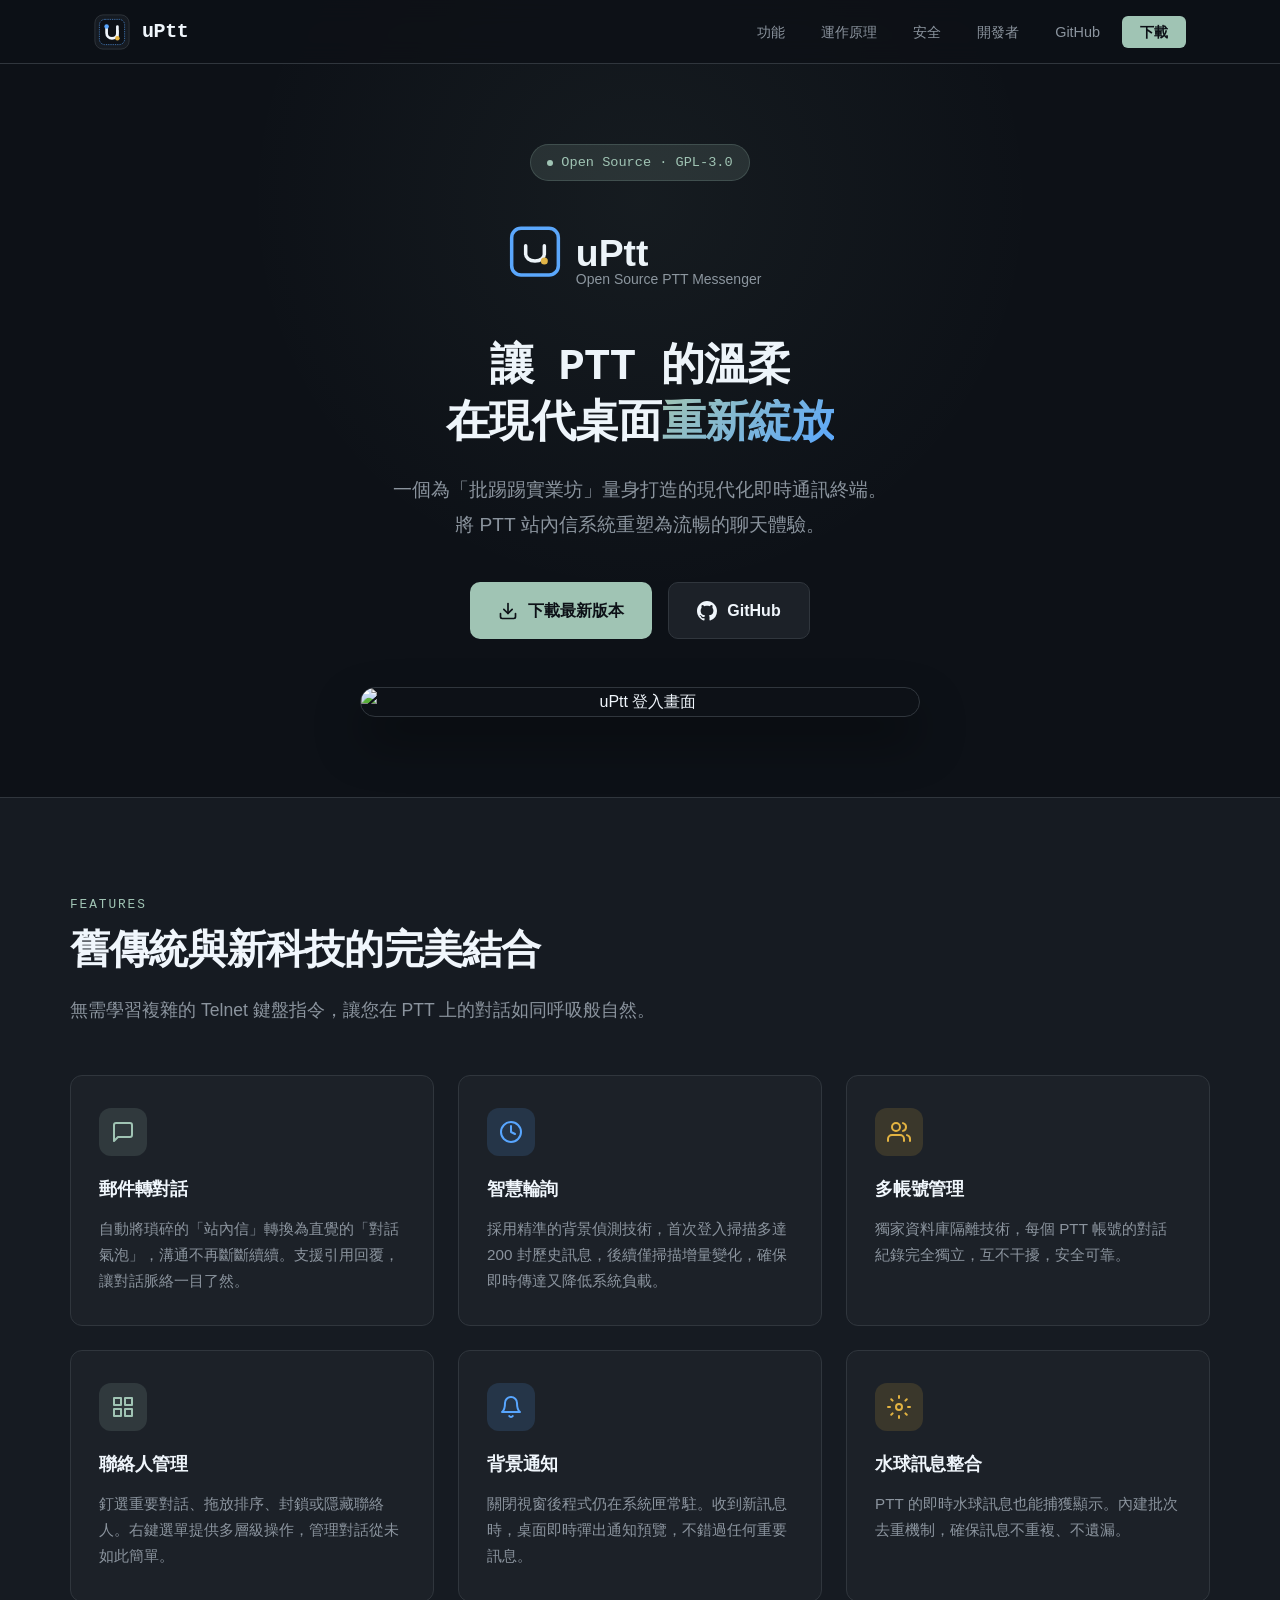
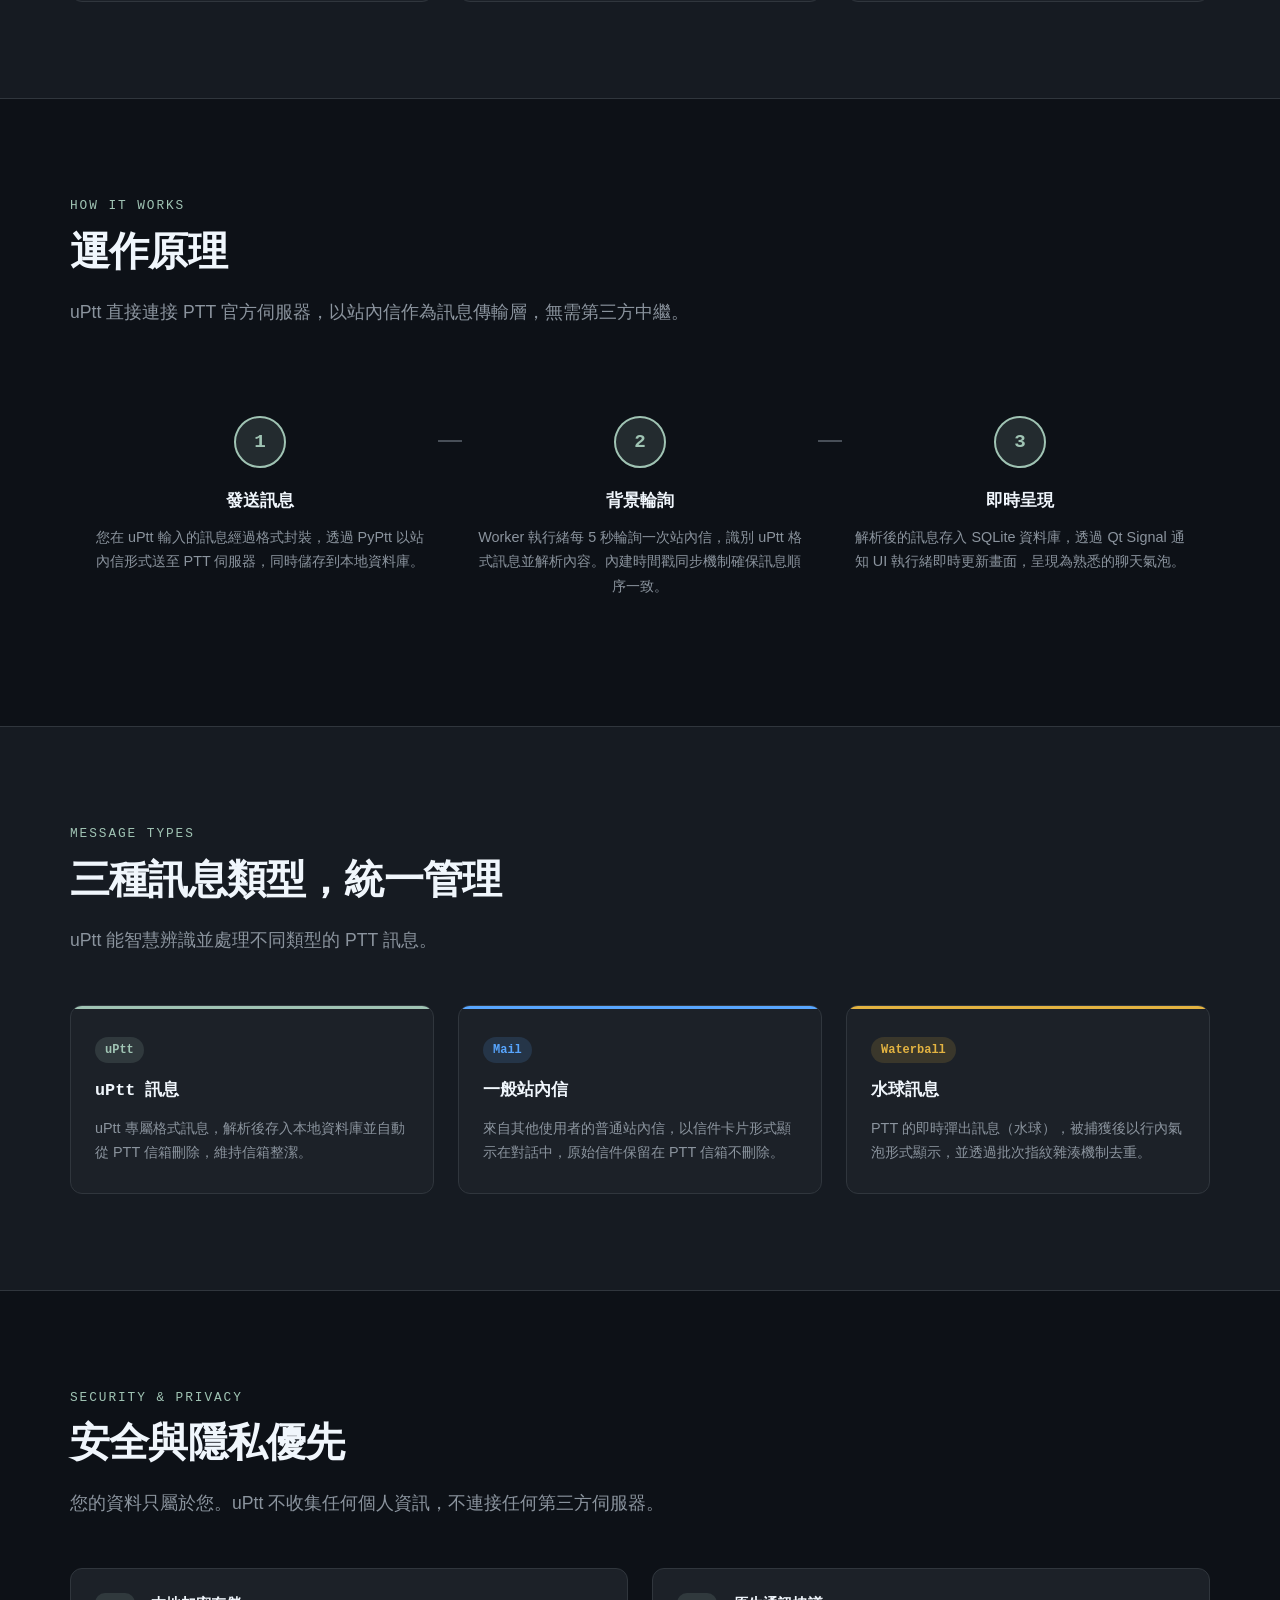
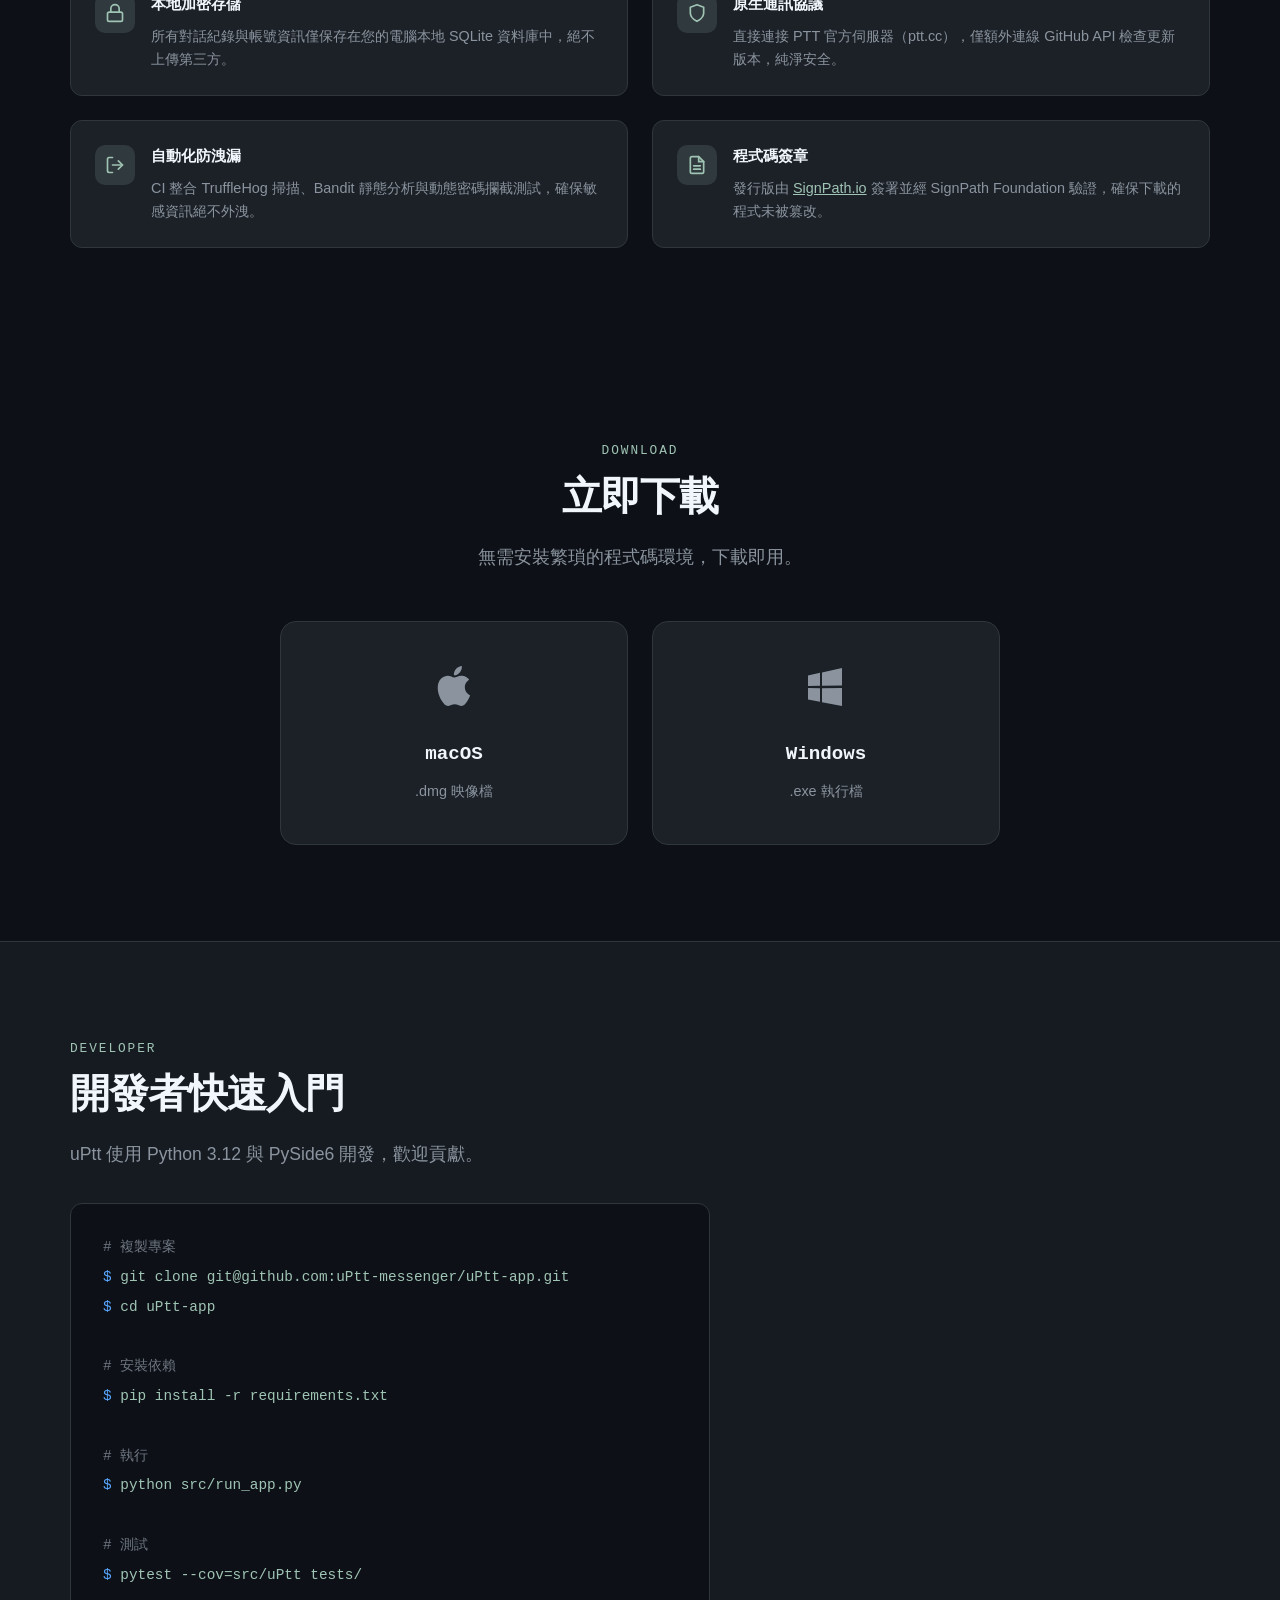
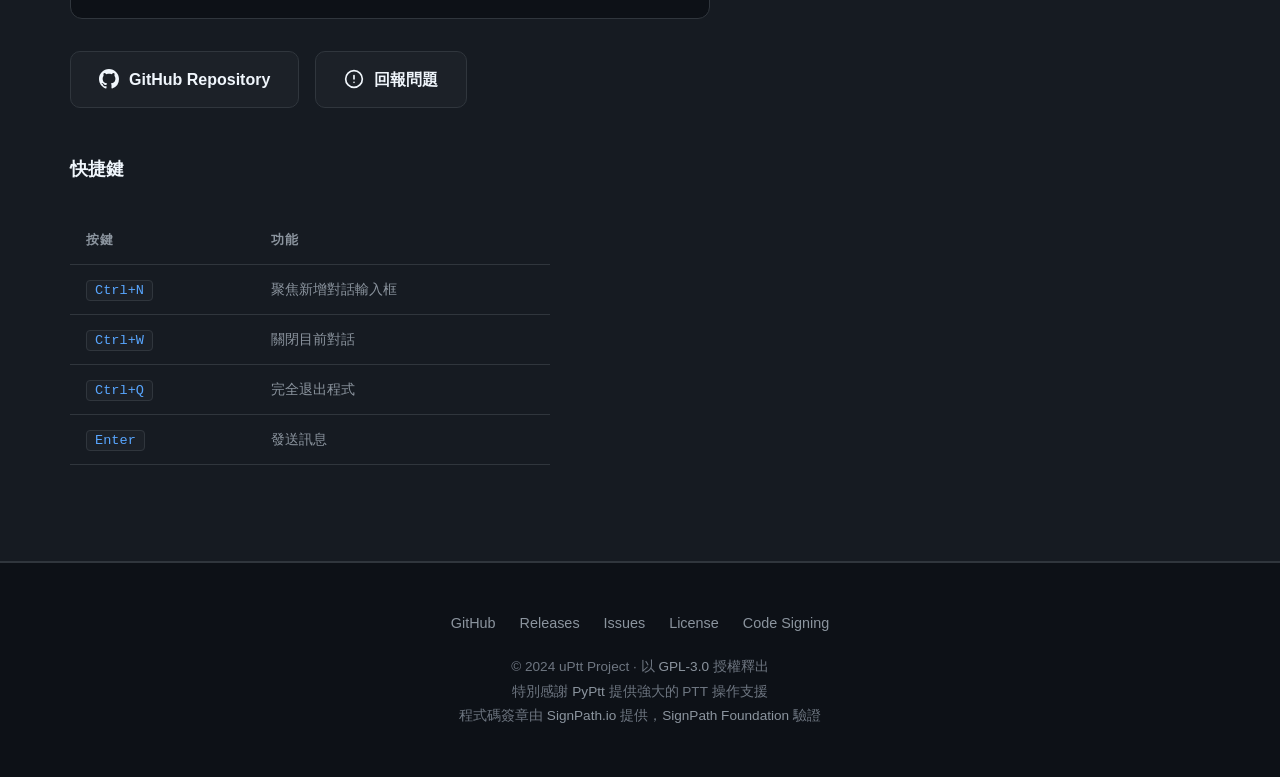
==== docs/index.html @ b22595fe "fix: scan mail logic error." ====
<!DOCTYPE html>
<html lang="zh-Hant">
<head>
    <meta charset="UTF-8">
    <meta name="viewport" content="width=device-width, initial-scale=1.0">
    <title>uPtt — 開源 PTT 即時通訊終端</title>
    <meta name="description" content="uPtt 是一款為批踢踢實業坊量身打造的現代化即時通訊桌面應用程式，將 PTT 站內信轉化為流暢的聊天體驗。">
    <meta name="keywords" content="uPtt, PTT, 批踢踢, 即時通訊, 站內信, BBS, 開源, open source, messenger">
    <meta property="og:title" content="uPtt — 開源 PTT 即時通訊終端">
    <meta property="og:description" content="讓 PTT 的溫柔，在現代桌面重新綻放。一個為批踢踢量身打造的現代化即時通訊終端。">
    <meta property="og:type" content="website">
    <meta property="og:image" content="https://raw.githubusercontent.com/uPtt-messenger/uPtt-app/main/src/uPtt/ui/assets/logo_icon.svg">
    <link rel="icon" type="image/svg+xml" href="data:image/svg+xml,%3Csvg width='80' height='80' viewBox='0 0 80 80' fill='none' xmlns='http://www.w3.org/2000/svg'%3E%3Crect x='2' y='2' width='76' height='76' rx='18' fill='%23161B22' stroke='%2330363D' stroke-width='2'/%3E%3Crect x='12' y='12' width='56' height='56' rx='12' fill='%230D1117' stroke='%2358A6FF' stroke-width='1.5' stroke-dasharray='2 2'/%3E%3Cpath d='M28 28V42C28 48.6274 33.3726 54 40 54C46.6274 54 52 48.6274 52 42V28' stroke='%23F0F6FC' stroke-width='6' stroke-linecap='round'/%3E%3Cpath d='M52 38V54' stroke='%23F0F6FC' stroke-width='6' stroke-linecap='round'/%3E%3Ccircle cx='28' cy='28' r='5' fill='%2358A6FF'/%3E%3Ccircle cx='52' cy='54' r='5' fill='%23E3B341'/%3E%3C/svg%3E">
    <style>
        *, *::before, *::after {
            margin: 0;
            padding: 0;
            box-sizing: border-box;
        }

        :root {
            --bg: #0d1117;
            --bg-surface: #161b22;
            --bg-card: #1c2128;
            --border: #30363d;
            --border-light: #484f58;
            --text: #f0f6fc;
            --text-secondary: #8b949e;
            --text-muted: #6e7681;
            --accent: #A0C4B4;
            --accent-dim: rgba(160, 196, 180, 0.15);
            --accent-blue: #58A6FF;
            --accent-blue-dim: rgba(88, 166, 255, 0.15);
            --accent-gold: #E3B341;
            --accent-gold-dim: rgba(227, 179, 65, 0.15);
            --accent-red: #f85149;
            --font-mono: "SF Mono", "JetBrains Mono", "Cascadia Code", "Fira Code", "Consolas", "Courier New", monospace;
            --font-sans: -apple-system, BlinkMacSystemFont, "Segoe UI", "Noto Sans TC", "Microsoft JhengHei", Helvetica, Arial, sans-serif;
            --max-width: 1140px;
            --nav-height: 64px;
        }

        html {
            scroll-behavior: smooth;
            scroll-padding-top: var(--nav-height);
        }

        body {
            font-family: var(--font-sans);
            background: var(--bg);
            color: var(--text);
            line-height: 1.7;
            -webkit-font-smoothing: antialiased;
            -moz-osx-font-smoothing: grayscale;
        }

        /* ===== NAVIGATION ===== */
        nav {
            position: fixed;
            top: 0;
            left: 0;
            right: 0;
            height: var(--nav-height);
            background: rgba(13, 17, 23, 0.85);
            backdrop-filter: blur(12px);
            -webkit-backdrop-filter: blur(12px);
            border-bottom: 1px solid var(--border);
            z-index: 1000;
            display: flex;
            align-items: center;
            justify-content: center;
        }

        .nav-inner {
            width: 100%;
            max-width: var(--max-width);
            padding: 0 24px;
            display: flex;
            align-items: center;
            justify-content: space-between;
        }

        .nav-logo {
            display: flex;
            align-items: center;
            gap: 12px;
            text-decoration: none;
            color: var(--text);
        }

        .nav-logo svg {
            width: 36px;
            height: 36px;
        }

        .nav-logo span {
            font-family: var(--font-mono);
            font-weight: 700;
            font-size: 1.25rem;
            letter-spacing: -0.02em;
        }

        .nav-links {
            display: flex;
            align-items: center;
            gap: 8px;
            list-style: none;
        }

        .nav-links a {
            color: var(--text-secondary);
            text-decoration: none;
            font-size: 0.9rem;
            padding: 6px 14px;
            border-radius: 6px;
            transition: color 0.2s, background 0.2s;
        }

        .nav-links a:hover {
            color: var(--text);
            background: rgba(255, 255, 255, 0.06);
        }

        .nav-links .btn-nav {
            background: var(--accent);
            color: var(--bg);
            font-weight: 600;
            padding: 8px 18px;
        }

        .nav-links .btn-nav:hover {
            background: #b5d4c7;
            color: var(--bg);
        }

        .nav-hamburger {
            display: none;
            background: none;
            border: none;
            color: var(--text-secondary);
            cursor: pointer;
            padding: 8px;
        }

        .nav-hamburger svg {
            width: 24px;
            height: 24px;
        }

        /* ===== SECTIONS ===== */
        section {
            padding: 96px 24px;
        }

        .container {
            max-width: var(--max-width);
            margin: 0 auto;
        }

        .section-label {
            font-family: var(--font-mono);
            font-size: 0.8rem;
            color: var(--accent);
            text-transform: uppercase;
            letter-spacing: 0.15em;
            margin-bottom: 12px;
        }

        .section-title {
            font-family: var(--font-mono);
            font-size: clamp(1.75rem, 4vw, 2.5rem);
            font-weight: 700;
            line-height: 1.3;
            margin-bottom: 16px;
            letter-spacing: -0.02em;
        }

        .section-desc {
            font-size: 1.1rem;
            color: var(--text-secondary);
            max-width: 640px;
            line-height: 1.8;
        }

        /* ===== HERO ===== */
        .hero {
            padding-top: calc(var(--nav-height) + 80px);
            padding-bottom: 80px;
            text-align: center;
            position: relative;
            overflow: hidden;
        }

        .hero::before {
            content: '';
            position: absolute;
            top: -200px;
            left: 50%;
            transform: translateX(-50%);
            width: 800px;
            height: 800px;
            background: radial-gradient(circle, rgba(160, 196, 180, 0.06) 0%, transparent 70%);
            pointer-events: none;
        }

        .hero-logo {
            margin-bottom: 32px;
        }

        .hero-logo svg {
            width: 280px;
            height: auto;
        }

        .hero-tagline {
            font-family: var(--font-mono);
            font-size: clamp(1.5rem, 4vw, 2.75rem);
            font-weight: 700;
            line-height: 1.3;
            margin-bottom: 20px;
            letter-spacing: -0.02em;
        }

        .hero-tagline .highlight {
            background: linear-gradient(135deg, var(--accent), var(--accent-blue));
            -webkit-background-clip: text;
            -webkit-text-fill-color: transparent;
            background-clip: text;
        }

        .hero-subtitle {
            font-size: 1.2rem;
            color: var(--text-secondary);
            max-width: 580px;
            margin: 0 auto 40px;
            line-height: 1.8;
        }

        .hero-buttons {
            display: flex;
            gap: 16px;
            justify-content: center;
            flex-wrap: wrap;
            margin-bottom: 48px;
        }

        .btn {
            display: inline-flex;
            align-items: center;
            gap: 10px;
            padding: 14px 28px;
            border-radius: 10px;
            text-decoration: none;
            font-weight: 600;
            font-size: 1rem;
            transition: all 0.2s;
            border: none;
            cursor: pointer;
        }

        .btn svg {
            width: 20px;
            height: 20px;
        }

        .btn-primary {
            background: var(--accent);
            color: var(--bg);
        }

        .btn-primary:hover {
            background: #b5d4c7;
            transform: translateY(-2px);
            box-shadow: 0 8px 24px rgba(160, 196, 180, 0.2);
        }

        .btn-secondary {
            background: var(--bg-card);
            color: var(--text);
            border: 1px solid var(--border);
        }

        .btn-secondary:hover {
            border-color: var(--border-light);
            transform: translateY(-2px);
            box-shadow: 0 8px 24px rgba(0, 0, 0, 0.3);
        }

        .hero-badge {
            display: inline-flex;
            align-items: center;
            gap: 8px;
            padding: 6px 16px;
            background: var(--accent-dim);
            border: 1px solid rgba(160, 196, 180, 0.2);
            border-radius: 100px;
            font-size: 0.85rem;
            color: var(--accent);
            font-family: var(--font-mono);
            margin-bottom: 24px;
        }

        .hero-badge .dot {
            width: 6px;
            height: 6px;
            background: var(--accent);
            border-radius: 50%;
            animation: pulse-dot 2s infinite;
        }

        @keyframes pulse-dot {
            0%, 100% { opacity: 1; }
            50% { opacity: 0.4; }
        }

        .hero-preview {
            max-width: 560px;
            margin: 0 auto;
            border-radius: 16px;
            overflow: hidden;
            border: 1px solid var(--border);
            box-shadow: 0 24px 48px rgba(0, 0, 0, 0.4);
        }

        .hero-preview img {
            width: 100%;
            height: auto;
            display: block;
        }

        /* ===== FEATURES ===== */
        .features {
            background: var(--bg-surface);
            border-top: 1px solid var(--border);
            border-bottom: 1px solid var(--border);
        }

        .features-grid {
            display: grid;
            grid-template-columns: repeat(3, 1fr);
            gap: 24px;
            margin-top: 48px;
        }

        .feature-card {
            background: var(--bg-card);
            border: 1px solid var(--border);
            border-radius: 12px;
            padding: 32px 28px;
            transition: border-color 0.2s, transform 0.2s;
        }

        .feature-card:hover {
            border-color: var(--border-light);
            transform: translateY(-4px);
        }

        .feature-icon {
            width: 48px;
            height: 48px;
            border-radius: 12px;
            display: flex;
            align-items: center;
            justify-content: center;
            margin-bottom: 20px;
            font-size: 1.5rem;
        }

        .feature-icon.green { background: var(--accent-dim); }
        .feature-icon.blue { background: var(--accent-blue-dim); }
        .feature-icon.gold { background: var(--accent-gold-dim); }

        .feature-card h3 {
            font-family: var(--font-mono);
            font-size: 1.1rem;
            margin-bottom: 10px;
            letter-spacing: -0.01em;
        }

        .feature-card p {
            color: var(--text-secondary);
            font-size: 0.95rem;
            line-height: 1.7;
        }

        /* ===== HOW IT WORKS ===== */
        .how-it-works .section-desc {
            margin-bottom: 56px;
        }

        .flow-diagram {
            display: grid;
            grid-template-columns: repeat(3, 1fr);
            gap: 0;
            position: relative;
            margin-top: 48px;
        }

        .flow-step {
            text-align: center;
            padding: 32px 24px;
            position: relative;
        }

        .flow-step::after {
            content: '';
            position: absolute;
            top: 56px;
            right: -12px;
            width: 24px;
            height: 2px;
            background: var(--border-light);
        }

        .flow-step:last-child::after {
            display: none;
        }

        .flow-number {
            width: 52px;
            height: 52px;
            border-radius: 50%;
            background: var(--accent-dim);
            border: 2px solid var(--accent);
            display: flex;
            align-items: center;
            justify-content: center;
            font-family: var(--font-mono);
            font-weight: 700;
            font-size: 1.2rem;
            color: var(--accent);
            margin: 0 auto 20px;
        }

        .flow-step h3 {
            font-family: var(--font-mono);
            font-size: 1.05rem;
            margin-bottom: 8px;
        }

        .flow-step p {
            color: var(--text-secondary);
            font-size: 0.9rem;
            line-height: 1.7;
        }

        /* ===== MESSAGE TYPES ===== */
        .msg-types {
            background: var(--bg-surface);
            border-top: 1px solid var(--border);
            border-bottom: 1px solid var(--border);
        }

        .msg-grid {
            display: grid;
            grid-template-columns: repeat(3, 1fr);
            gap: 24px;
            margin-top: 48px;
        }

        .msg-card {
            background: var(--bg-card);
            border: 1px solid var(--border);
            border-radius: 12px;
            padding: 28px 24px;
            position: relative;
            overflow: hidden;
        }

        .msg-card::before {
            content: '';
            position: absolute;
            top: 0;
            left: 0;
            right: 0;
            height: 3px;
        }

        .msg-card.type-uptt::before { background: var(--accent); }
        .msg-card.type-mail::before { background: var(--accent-blue); }
        .msg-card.type-waterball::before { background: var(--accent-gold); }

        .msg-card .msg-tag {
            font-family: var(--font-mono);
            font-size: 0.75rem;
            padding: 3px 10px;
            border-radius: 100px;
            display: inline-block;
            margin-bottom: 14px;
            font-weight: 600;
        }

        .type-uptt .msg-tag { background: var(--accent-dim); color: var(--accent); }
        .type-mail .msg-tag { background: var(--accent-blue-dim); color: var(--accent-blue); }
        .type-waterball .msg-tag { background: var(--accent-gold-dim); color: var(--accent-gold); }

        .msg-card h3 {
            font-family: var(--font-mono);
            font-size: 1.05rem;
            margin-bottom: 10px;
        }

        .msg-card p {
            color: var(--text-secondary);
            font-size: 0.9rem;
            line-height: 1.7;
        }

        /* ===== SECURITY ===== */
        .security-grid {
            display: grid;
            grid-template-columns: repeat(2, 1fr);
            gap: 24px;
            margin-top: 48px;
        }

        .security-item {
            display: flex;
            gap: 16px;
            align-items: flex-start;
            padding: 24px;
            background: var(--bg-card);
            border: 1px solid var(--border);
            border-radius: 12px;
        }

        .security-icon {
            width: 40px;
            height: 40px;
            min-width: 40px;
            border-radius: 10px;
            background: var(--accent-dim);
            display: flex;
            align-items: center;
            justify-content: center;
            font-size: 1.2rem;
        }

        .security-item h4 {
            font-family: var(--font-mono);
            font-size: 0.95rem;
            margin-bottom: 6px;
        }

        .security-item p {
            color: var(--text-secondary);
            font-size: 0.9rem;
            line-height: 1.6;
        }

        /* ===== DOWNLOAD ===== */
        .download {
            text-align: center;
        }

        .download-cards {
            display: grid;
            grid-template-columns: repeat(2, 1fr);
            gap: 24px;
            margin-top: 48px;
            max-width: 720px;
            margin-left: auto;
            margin-right: auto;
        }

        .download-card {
            background: var(--bg-card);
            border: 1px solid var(--border);
            border-radius: 16px;
            padding: 40px 32px;
            text-align: center;
            text-decoration: none;
            color: var(--text);
            transition: border-color 0.2s, transform 0.2s;
            display: block;
        }

        .download-card:hover {
            border-color: var(--accent);
            transform: translateY(-4px);
        }

        .download-card svg {
            width: 48px;
            height: 48px;
            margin-bottom: 20px;
            color: var(--text-secondary);
        }

        .download-card h3 {
            font-family: var(--font-mono);
            font-size: 1.2rem;
            margin-bottom: 8px;
        }

        .download-card p {
            color: var(--text-secondary);
            font-size: 0.9rem;
        }

        /* ===== DEVELOPER ===== */
        .developer {
            background: var(--bg-surface);
            border-top: 1px solid var(--border);
            border-bottom: 1px solid var(--border);
        }

        .code-block {
            background: var(--bg);
            border: 1px solid var(--border);
            border-radius: 12px;
            padding: 28px 32px;
            margin-top: 32px;
            overflow-x: auto;
            max-width: 640px;
        }

        .code-block code {
            font-family: var(--font-mono);
            font-size: 0.9rem;
            line-height: 2;
            color: var(--text-secondary);
        }

        .code-block .comment {
            color: var(--text-muted);
        }

        .code-block .cmd {
            color: var(--accent);
        }

        .code-block .prompt {
            color: var(--accent-blue);
            user-select: none;
        }

        .dev-links {
            display: flex;
            gap: 16px;
            margin-top: 32px;
            flex-wrap: wrap;
        }

        /* ===== KEYBOARD SHORTCUTS ===== */
        .shortcuts-table {
            margin-top: 32px;
            width: 100%;
            max-width: 480px;
            border-collapse: collapse;
        }

        .shortcuts-table th,
        .shortcuts-table td {
            padding: 12px 16px;
            text-align: left;
            border-bottom: 1px solid var(--border);
            font-size: 0.9rem;
        }

        .shortcuts-table th {
            color: var(--text-secondary);
            font-family: var(--font-mono);
            font-size: 0.8rem;
            text-transform: uppercase;
            letter-spacing: 0.1em;
        }

        .shortcuts-table kbd {
            font-family: var(--font-mono);
            background: var(--bg-card);
            border: 1px solid var(--border);
            padding: 2px 8px;
            border-radius: 4px;
            font-size: 0.85rem;
            color: var(--accent-blue);
        }

        .shortcuts-table td:last-child {
            color: var(--text-secondary);
        }

        /* ===== FOOTER ===== */
        footer {
            padding: 48px 24px;
            text-align: center;
            border-top: 1px solid var(--border);
        }

        .footer-inner {
            max-width: var(--max-width);
            margin: 0 auto;
        }

        .footer-links {
            display: flex;
            justify-content: center;
            gap: 24px;
            margin-bottom: 20px;
            flex-wrap: wrap;
        }

        .footer-links a {
            color: var(--text-secondary);
            text-decoration: none;
            font-size: 0.9rem;
            transition: color 0.2s;
        }

        .footer-links a:hover {
            color: var(--text);
        }

        .footer-copy {
            color: var(--text-muted);
            font-size: 0.85rem;
            line-height: 1.8;
        }

        .footer-copy a {
            color: var(--text-secondary);
            text-decoration: none;
        }

        .footer-copy a:hover {
            color: var(--accent);
        }

        /* ===== RESPONSIVE ===== */
        @media (max-width: 900px) {
            .features-grid,
            .msg-grid,
            .flow-diagram {
                grid-template-columns: 1fr;
            }

            .flow-step::after {
                display: none;
            }

            .security-grid,
            .download-cards {
                grid-template-columns: 1fr;
            }
        }

        @media (max-width: 640px) {
            section {
                padding: 64px 20px;
            }

            .nav-links {
                display: none;
            }

            .nav-links.open {
                display: flex;
                flex-direction: column;
                position: absolute;
                top: var(--nav-height);
                left: 0;
                right: 0;
                background: var(--bg-surface);
                border-bottom: 1px solid var(--border);
                padding: 16px 24px;
                gap: 4px;
            }

            .nav-links.open a {
                display: block;
                padding: 12px 14px;
            }

            .nav-hamburger {
                display: block;
            }

            .hero {
                padding-top: calc(var(--nav-height) + 48px);
                padding-bottom: 48px;
            }

            .hero-logo svg {
                width: 200px;
            }

            .hero-buttons {
                flex-direction: column;
                align-items: center;
            }

            .btn {
                width: 100%;
                max-width: 300px;
                justify-content: center;
            }
        }

        /* ===== ANIMATIONS ===== */
        @media (prefers-reduced-motion: no-preference) {
            .fade-in {
                opacity: 0;
                transform: translateY(24px);
                transition: opacity 0.6s ease, transform 0.6s ease;
            }

            .fade-in.visible {
                opacity: 1;
                transform: translateY(0);
            }
        }

        @media (prefers-reduced-motion: reduce) {
            .fade-in {
                opacity: 1;
                transform: none;
            }
        }
    </style>
</head>
<body>

<!-- Navigation -->
<nav>
    <div class="nav-inner">
        <a href="#" class="nav-logo">
            <svg width="80" height="80" viewBox="0 0 80 80" fill="none" xmlns="http://www.w3.org/2000/svg">
                <rect x="2" y="2" width="76" height="76" rx="18" fill="#161B22" stroke="#30363D" stroke-width="2"/>
                <rect x="12" y="12" width="56" height="56" rx="12" fill="#0D1117" stroke="#58A6FF" stroke-width="1.5" stroke-dasharray="2 2"/>
                <path d="M28 28V42C28 48.6274 33.3726 54 40 54C46.6274 54 52 48.6274 52 42V28" stroke="#F0F6FC" stroke-width="6" stroke-linecap="round"/>
                <path d="M52 38V54" stroke="#F0F6FC" stroke-width="6" stroke-linecap="round"/>
                <circle cx="28" cy="28" r="5" fill="#58A6FF"/>
                <circle cx="52" cy="54" r="5" fill="#E3B341"/>
            </svg>
            <span>uPtt</span>
        </a>
        <button class="nav-hamburger" aria-label="Toggle menu" onclick="document.querySelector('.nav-links').classList.toggle('open')">
            <svg viewBox="0 0 24 24" fill="none" stroke="currentColor" stroke-width="2" stroke-linecap="round"><line x1="3" y1="6" x2="21" y2="6"/><line x1="3" y1="12" x2="21" y2="12"/><line x1="3" y1="18" x2="21" y2="18"/></svg>
        </button>
        <ul class="nav-links">
            <li><a href="#features">功能</a></li>
            <li><a href="#how-it-works">運作原理</a></li>
            <li><a href="#security">安全</a></li>
            <li><a href="#developer">開發者</a></li>
            <li><a href="https://github.com/uPtt-messenger/uPtt-app" target="_blank" rel="noopener">GitHub</a></li>
            <li><a href="#download" class="btn-nav">下載</a></li>
        </ul>
    </div>
</nav>

<!-- Hero -->
<section class="hero">
    <div class="container">
        <div class="hero-badge">
            <span class="dot"></span>
            Open Source &middot; GPL-3.0
        </div>
        <div class="hero-logo">
            <svg width="240" height="80" viewBox="0 0 240 80" fill="none" xmlns="http://www.w3.org/2000/svg">
                <rect x="10" y="20" width="40" height="40" rx="8" stroke="#58A6FF" stroke-width="3"/>
                <path d="M22 35V42C22 45 25 48 30 48C35 48 38 45 38 42V35" stroke="#F0F6FC" stroke-width="3" stroke-linecap="round"/>
                <circle cx="38" cy="48" r="3" fill="#E3B341"/>
                <text x="65" y="52" fill="#F0F6FC" font-family="sans-serif" font-weight="bold" font-size="32">uPtt</text>
                <text x="65" y="68" fill="#8B949E" font-family="sans-serif" font-size="12">Open Source PTT Messenger</text>
            </svg>
        </div>
        <h1 class="hero-tagline">
            讓 PTT 的溫柔<br>在現代桌面<span class="highlight">重新綻放</span>
        </h1>
        <p class="hero-subtitle">
            一個為「批踢踢實業坊」量身打造的現代化即時通訊終端。<br>
            將 PTT 站內信系統重塑為流暢的聊天體驗。
        </p>
        <div class="hero-buttons">
            <a href="https://github.com/uPtt-messenger/uPtt-app/releases/latest" class="btn btn-primary" target="_blank" rel="noopener">
                <svg viewBox="0 0 24 24" fill="none" stroke="currentColor" stroke-width="2" stroke-linecap="round" stroke-linejoin="round"><path d="M21 15v4a2 2 0 0 1-2 2H5a2 2 0 0 1-2-2v-4"/><polyline points="7 10 12 15 17 10"/><line x1="12" y1="15" x2="12" y2="3"/></svg>
                下載最新版本
            </a>
            <a href="https://github.com/uPtt-messenger/uPtt-app" class="btn btn-secondary" target="_blank" rel="noopener">
                <svg viewBox="0 0 24 24" fill="currentColor"><path d="M12 0C5.37 0 0 5.37 0 12c0 5.31 3.435 9.795 8.205 11.385.6.105.825-.255.825-.57 0-.285-.015-1.23-.015-2.235-3.015.555-3.795-.735-4.035-1.41-.135-.345-.72-1.41-1.23-1.695-.42-.225-1.02-.78-.015-.795.945-.015 1.62.87 1.845 1.23 1.08 1.815 2.805 1.305 3.495.99.105-.78.42-1.305.765-1.605-2.67-.3-5.46-1.335-5.46-5.925 0-1.305.465-2.385 1.23-3.225-.12-.3-.54-1.53.12-3.18 0 0 1.005-.315 3.3 1.23.96-.27 1.98-.405 3-.405s2.04.135 3 .405c2.295-1.56 3.3-1.23 3.3-1.23.66 1.65.24 2.88.12 3.18.765.84 1.23 1.905 1.23 3.225 0 4.605-2.805 5.625-5.475 5.925.435.375.81 1.095.81 2.22 0 1.605-.015 2.895-.015 3.3 0 .315.225.69.825.57A12.02 12.02 0 0 0 24 12c0-6.63-5.37-12-12-12z"/></svg>
                GitHub
            </a>
        </div>
        <div class="hero-preview fade-in">
            <img src="https://i.meee.com.tw/0RXU0Vt.png" alt="uPtt 登入畫面" loading="lazy">
        </div>
    </div>
</section>

<!-- Features -->
<section class="features" id="features">
    <div class="container">
        <div class="section-label">Features</div>
        <h2 class="section-title">舊傳統與新科技的完美結合</h2>
        <p class="section-desc">無需學習複雜的 Telnet 鍵盤指令，讓您在 PTT 上的對話如同呼吸般自然。</p>
        <div class="features-grid">
            <div class="feature-card fade-in">
                <div class="feature-icon green">
                    <svg width="24" height="24" viewBox="0 0 24 24" fill="none" stroke="#A0C4B4" stroke-width="2" stroke-linecap="round" stroke-linejoin="round"><path d="M21 15a2 2 0 0 1-2 2H7l-4 4V5a2 2 0 0 1 2-2h14a2 2 0 0 1 2 2z"/></svg>
                </div>
                <h3>郵件轉對話</h3>
                <p>自動將瑣碎的「站內信」轉換為直覺的「對話氣泡」，溝通不再斷斷續續。支援引用回覆，讓對話脈絡一目了然。</p>
            </div>
            <div class="feature-card fade-in">
                <div class="feature-icon blue">
                    <svg width="24" height="24" viewBox="0 0 24 24" fill="none" stroke="#58A6FF" stroke-width="2" stroke-linecap="round" stroke-linejoin="round"><circle cx="12" cy="12" r="10"/><polyline points="12 6 12 12 16 14"/></svg>
                </div>
                <h3>智慧輪詢</h3>
                <p>採用精準的背景偵測技術，首次登入掃描多達 200 封歷史訊息，後續僅掃描增量變化，確保即時傳達又降低系統負載。</p>
            </div>
            <div class="feature-card fade-in">
                <div class="feature-icon gold">
                    <svg width="24" height="24" viewBox="0 0 24 24" fill="none" stroke="#E3B341" stroke-width="2" stroke-linecap="round" stroke-linejoin="round"><path d="M17 21v-2a4 4 0 0 0-4-4H5a4 4 0 0 0-4 4v2"/><circle cx="9" cy="7" r="4"/><path d="M23 21v-2a4 4 0 0 0-3-3.87"/><path d="M16 3.13a4 4 0 0 1 0 7.75"/></svg>
                </div>
                <h3>多帳號管理</h3>
                <p>獨家資料庫隔離技術，每個 PTT 帳號的對話紀錄完全獨立，互不干擾，安全可靠。</p>
            </div>
            <div class="feature-card fade-in">
                <div class="feature-icon green">
                    <svg width="24" height="24" viewBox="0 0 24 24" fill="none" stroke="#A0C4B4" stroke-width="2" stroke-linecap="round" stroke-linejoin="round"><rect x="3" y="3" width="7" height="7"/><rect x="14" y="3" width="7" height="7"/><rect x="14" y="14" width="7" height="7"/><rect x="3" y="14" width="7" height="7"/></svg>
                </div>
                <h3>聯絡人管理</h3>
                <p>釘選重要對話、拖放排序、封鎖或隱藏聯絡人。右鍵選單提供多層級操作，管理對話從未如此簡單。</p>
            </div>
            <div class="feature-card fade-in">
                <div class="feature-icon blue">
                    <svg width="24" height="24" viewBox="0 0 24 24" fill="none" stroke="#58A6FF" stroke-width="2" stroke-linecap="round" stroke-linejoin="round"><path d="M18 8A6 6 0 0 0 6 8c0 7-3 9-3 9h18s-3-2-3-9"/><path d="M13.73 21a2 2 0 0 1-3.46 0"/></svg>
                </div>
                <h3>背景通知</h3>
                <p>關閉視窗後程式仍在系統匣常駐。收到新訊息時，桌面即時彈出通知預覽，不錯過任何重要訊息。</p>
            </div>
            <div class="feature-card fade-in">
                <div class="feature-icon gold">
                    <svg width="24" height="24" viewBox="0 0 24 24" fill="none" stroke="#E3B341" stroke-width="2" stroke-linecap="round" stroke-linejoin="round"><circle cx="12" cy="12" r="3"/><path d="M12 1v2M12 21v2M4.22 4.22l1.42 1.42M18.36 18.36l1.42 1.42M1 12h2M21 12h2M4.22 19.78l1.42-1.42M18.36 5.64l1.42-1.42"/></svg>
                </div>
                <h3>水球訊息整合</h3>
                <p>PTT 的即時水球訊息也能捕獲顯示。內建批次去重機制，確保訊息不重複、不遺漏。</p>
            </div>
        </div>
    </div>
</section>

<!-- How it works -->
<section class="how-it-works" id="how-it-works">
    <div class="container">
        <div class="section-label">How It Works</div>
        <h2 class="section-title">運作原理</h2>
        <p class="section-desc">uPtt 直接連接 PTT 官方伺服器，以站內信作為訊息傳輸層，無需第三方中繼。</p>
        <div class="flow-diagram">
            <div class="flow-step fade-in">
                <div class="flow-number">1</div>
                <h3>發送訊息</h3>
                <p>您在 uPtt 輸入的訊息經過格式封裝，透過 PyPtt 以站內信形式送至 PTT 伺服器，同時儲存到本地資料庫。</p>
            </div>
            <div class="flow-step fade-in">
                <div class="flow-number">2</div>
                <h3>背景輪詢</h3>
                <p>Worker 執行緒每 5 秒輪詢一次站內信，識別 uPtt 格式訊息並解析內容。內建時間戳同步機制確保訊息順序一致。</p>
            </div>
            <div class="flow-step fade-in">
                <div class="flow-number">3</div>
                <h3>即時呈現</h3>
                <p>解析後的訊息存入 SQLite 資料庫，透過 Qt Signal 通知 UI 執行緒即時更新畫面，呈現為熟悉的聊天氣泡。</p>
            </div>
        </div>
    </div>
</section>

<!-- Message Types -->
<section class="msg-types" id="message-types">
    <div class="container">
        <div class="section-label">Message Types</div>
        <h2 class="section-title">三種訊息類型，統一管理</h2>
        <p class="section-desc">uPtt 能智慧辨識並處理不同類型的 PTT 訊息。</p>
        <div class="msg-grid">
            <div class="msg-card type-uptt fade-in">
                <span class="msg-tag">uPtt</span>
                <h3>uPtt 訊息</h3>
                <p>uPtt 專屬格式訊息，解析後存入本地資料庫並自動從 PTT 信箱刪除，維持信箱整潔。</p>
            </div>
            <div class="msg-card type-mail fade-in">
                <span class="msg-tag">Mail</span>
                <h3>一般站內信</h3>
                <p>來自其他使用者的普通站內信，以信件卡片形式顯示在對話中，原始信件保留在 PTT 信箱不刪除。</p>
            </div>
            <div class="msg-card type-waterball fade-in">
                <span class="msg-tag">Waterball</span>
                <h3>水球訊息</h3>
                <p>PTT 的即時彈出訊息（水球），被捕獲後以行內氣泡形式顯示，並透過批次指紋雜湊機制去重。</p>
            </div>
        </div>
    </div>
</section>

<!-- Security -->
<section class="security" id="security">
    <div class="container">
        <div class="section-label">Security &amp; Privacy</div>
        <h2 class="section-title">安全與隱私優先</h2>
        <p class="section-desc">您的資料只屬於您。uPtt 不收集任何個人資訊，不連接任何第三方伺服器。</p>
        <div class="security-grid">
            <div class="security-item fade-in">
                <div class="security-icon">
                    <svg width="20" height="20" viewBox="0 0 24 24" fill="none" stroke="#A0C4B4" stroke-width="2" stroke-linecap="round" stroke-linejoin="round"><rect x="3" y="11" width="18" height="11" rx="2" ry="2"/><path d="M7 11V7a5 5 0 0 1 10 0v4"/></svg>
                </div>
                <div>
                    <h4>本地加密存儲</h4>
                    <p>所有對話紀錄與帳號資訊僅保存在您的電腦本地 SQLite 資料庫中，絕不上傳第三方。</p>
                </div>
            </div>
            <div class="security-item fade-in">
                <div class="security-icon">
                    <svg width="20" height="20" viewBox="0 0 24 24" fill="none" stroke="#A0C4B4" stroke-width="2" stroke-linecap="round" stroke-linejoin="round"><path d="M12 22s8-4 8-10V5l-8-3-8 3v7c0 6 8 10 8 10z"/></svg>
                </div>
                <div>
                    <h4>原生通訊協議</h4>
                    <p>直接連接 PTT 官方伺服器（ptt.cc），僅額外連線 GitHub API 檢查更新版本，純淨安全。</p>
                </div>
            </div>
            <div class="security-item fade-in">
                <div class="security-icon">
                    <svg width="20" height="20" viewBox="0 0 24 24" fill="none" stroke="#A0C4B4" stroke-width="2" stroke-linecap="round" stroke-linejoin="round"><path d="M9 21H5a2 2 0 0 1-2-2V5a2 2 0 0 1 2-2h4"/><polyline points="16 17 21 12 16 7"/><line x1="21" y1="12" x2="9" y2="12"/></svg>
                </div>
                <div>
                    <h4>自動化防洩漏</h4>
                    <p>CI 整合 TruffleHog 掃描、Bandit 靜態分析與動態密碼攔截測試，確保敏感資訊絕不外洩。</p>
                </div>
            </div>
            <div class="security-item fade-in">
                <div class="security-icon">
                    <svg width="20" height="20" viewBox="0 0 24 24" fill="none" stroke="#A0C4B4" stroke-width="2" stroke-linecap="round" stroke-linejoin="round"><path d="M14 2H6a2 2 0 0 0-2 2v16a2 2 0 0 0 2 2h12a2 2 0 0 0 2-2V8z"/><polyline points="14 2 14 8 20 8"/><line x1="16" y1="13" x2="8" y2="13"/><line x1="16" y1="17" x2="8" y2="17"/></svg>
                </div>
                <div>
                    <h4>程式碼簽章</h4>
                    <p>發行版由 <a href="https://signpath.io" target="_blank" rel="noopener" style="color: var(--accent);">SignPath.io</a> 簽署並經 SignPath Foundation 驗證，確保下載的程式未被篡改。</p>
                </div>
            </div>
        </div>
    </div>
</section>

<!-- Download -->
<section class="download" id="download">
    <div class="container">
        <div class="section-label">Download</div>
        <h2 class="section-title">立即下載</h2>
        <p class="section-desc" style="margin: 0 auto;">無需安裝繁瑣的程式碼環境，下載即用。</p>
        <div class="download-cards">
            <a href="https://github.com/uPtt-messenger/uPtt-app/releases/latest" class="download-card fade-in" target="_blank" rel="noopener">
                <svg viewBox="0 0 24 24" fill="currentColor"><path d="M18.71 19.5C17.88 20.74 17 21.95 15.66 21.97C14.32 22 13.89 21.18 12.37 21.18C10.84 21.18 10.37 21.95 9.1 22C7.79 22.05 6.8 20.68 5.96 19.47C4.25 17 2.94 12.45 4.7 9.39C5.57 7.87 7.13 6.91 8.82 6.88C10.1 6.86 11.32 7.75 12.11 7.75C12.89 7.75 14.37 6.68 15.92 6.84C16.57 6.87 18.39 7.1 19.56 8.82C19.47 8.88 17.39 10.1 17.41 12.63C17.44 15.65 20.06 16.66 20.09 16.67C20.06 16.74 19.67 18.11 18.71 19.5ZM13 3.5C13.73 2.67 14.94 2.04 15.94 2C16.07 3.17 15.6 4.35 14.9 5.19C14.21 6.04 13.07 6.7 11.95 6.61C11.8 5.46 12.36 4.26 13 3.5Z"/></svg>
                <h3>macOS</h3>
                <p>.dmg 映像檔</p>
            </a>
            <a href="https://github.com/uPtt-messenger/uPtt-app/releases/latest" class="download-card fade-in" target="_blank" rel="noopener">
                <svg viewBox="0 0 24 24" fill="currentColor"><path d="M3 12V6.75L9 5.43V11.91L3 12M20 3V11.75L10 11.9V5.21L20 3M3 13L9 13.09V19.9L3 18.75V13M10 13.15L20 13V22L10 20.09V13.15Z"/></svg>
                <h3>Windows</h3>
                <p>.exe 執行檔</p>
            </a>
        </div>
    </div>
</section>

<!-- Developer -->
<section class="developer" id="developer">
    <div class="container">
        <div class="section-label">Developer</div>
        <h2 class="section-title">開發者快速入門</h2>
        <p class="section-desc">uPtt 使用 Python 3.12 與 PySide6 開發，歡迎貢獻。</p>
        <div class="code-block fade-in">
            <code>
                <span class="comment"># 複製專案</span><br>
                <span class="prompt">$ </span><span class="cmd">git clone git@github.com:uPtt-messenger/uPtt-app.git</span><br>
                <span class="prompt">$ </span><span class="cmd">cd uPtt-app</span><br>
                <br>
                <span class="comment"># 安裝依賴</span><br>
                <span class="prompt">$ </span><span class="cmd">pip install -r requirements.txt</span><br>
                <br>
                <span class="comment"># 執行</span><br>
                <span class="prompt">$ </span><span class="cmd">python src/run_app.py</span><br>
                <br>
                <span class="comment"># 測試</span><br>
                <span class="prompt">$ </span><span class="cmd">pytest --cov=src/uPtt tests/</span>
            </code>
        </div>
        <div class="dev-links">
            <a href="https://github.com/uPtt-messenger/uPtt-app" class="btn btn-secondary" target="_blank" rel="noopener">
                <svg width="20" height="20" viewBox="0 0 24 24" fill="currentColor"><path d="M12 0C5.37 0 0 5.37 0 12c0 5.31 3.435 9.795 8.205 11.385.6.105.825-.255.825-.57 0-.285-.015-1.23-.015-2.235-3.015.555-3.795-.735-4.035-1.41-.135-.345-.72-1.41-1.23-1.695-.42-.225-1.02-.78-.015-.795.945-.015 1.62.87 1.845 1.23 1.08 1.815 2.805 1.305 3.495.99.105-.78.42-1.305.765-1.605-2.67-.3-5.46-1.335-5.46-5.925 0-1.305.465-2.385 1.23-3.225-.12-.3-.54-1.53.12-3.18 0 0 1.005-.315 3.3 1.23.96-.27 1.98-.405 3-.405s2.04.135 3 .405c2.295-1.56 3.3-1.23 3.3-1.23.66 1.65.24 2.88.12 3.18.765.84 1.23 1.905 1.23 3.225 0 4.605-2.805 5.625-5.475 5.925.435.375.81 1.095.81 2.22 0 1.605-.015 2.895-.015 3.3 0 .315.225.69.825.57A12.02 12.02 0 0 0 24 12c0-6.63-5.37-12-12-12z"/></svg>
                GitHub Repository
            </a>
            <a href="https://github.com/uPtt-messenger/uPtt-app/issues" class="btn btn-secondary" target="_blank" rel="noopener">
                <svg width="20" height="20" viewBox="0 0 24 24" fill="none" stroke="currentColor" stroke-width="2" stroke-linecap="round" stroke-linejoin="round"><circle cx="12" cy="12" r="10"/><line x1="12" y1="8" x2="12" y2="12"/><line x1="12" y1="16" x2="12.01" y2="16"/></svg>
                回報問題
            </a>
        </div>

        <h3 style="font-family: var(--font-mono); margin-top: 48px; margin-bottom: 12px; font-size: 1.1rem;">快捷鍵</h3>
        <table class="shortcuts-table">
            <thead>
                <tr><th>按鍵</th><th>功能</th></tr>
            </thead>
            <tbody>
                <tr><td><kbd>Ctrl+N</kbd></td><td>聚焦新增對話輸入框</td></tr>
                <tr><td><kbd>Ctrl+W</kbd></td><td>關閉目前對話</td></tr>
                <tr><td><kbd>Ctrl+Q</kbd></td><td>完全退出程式</td></tr>
                <tr><td><kbd>Enter</kbd></td><td>發送訊息</td></tr>
            </tbody>
        </table>
    </div>
</section>

<!-- Footer -->
<footer>
    <div class="footer-inner">
        <div class="footer-links">
            <a href="https://github.com/uPtt-messenger/uPtt-app" target="_blank" rel="noopener">GitHub</a>
            <a href="https://github.com/uPtt-messenger/uPtt-app/releases" target="_blank" rel="noopener">Releases</a>
            <a href="https://github.com/uPtt-messenger/uPtt-app/issues" target="_blank" rel="noopener">Issues</a>
            <a href="https://github.com/uPtt-messenger/uPtt-app/blob/main/LICENSE" target="_blank" rel="noopener">License</a>
            <a href="https://github.com/uPtt-messenger/uPtt-app/blob/main/CODE_SIGNING_POLICY.md" target="_blank" rel="noopener">Code Signing</a>
        </div>
        <p class="footer-copy">
            &copy; 2024 uPtt Project &middot; 以 <a href="https://github.com/uPtt-messenger/uPtt-app/blob/main/LICENSE" target="_blank" rel="noopener">GPL-3.0</a> 授權釋出<br>
            特別感謝 <a href="https://github.com/PyPtt/PyPtt" target="_blank" rel="noopener">PyPtt</a> 提供強大的 PTT 操作支援<br>
            程式碼簽章由 <a href="https://signpath.io" target="_blank" rel="noopener">SignPath.io</a> 提供，<a href="https://signpath.org" target="_blank" rel="noopener">SignPath Foundation</a> 驗證
        </p>
    </div>
</footer>

<script>
    // Intersection Observer for fade-in animations
    if ('IntersectionObserver' in window) {
        const observer = new IntersectionObserver((entries) => {
            entries.forEach(entry => {
                if (entry.isIntersecting) {
                    entry.target.classList.add('visible');
                    observer.unobserve(entry.target);
                }
            });
        }, { threshold: 0.1, rootMargin: '0px 0px -40px 0px' });

        document.querySelectorAll('.fade-in').forEach(el => observer.observe(el));
    } else {
        document.querySelectorAll('.fade-in').forEach(el => el.classList.add('visible'));
    }

    // Close mobile menu on link click
    document.querySelectorAll('.nav-links a').forEach(link => {
        link.addEventListener('click', () => {
            document.querySelector('.nav-links').classList.remove('open');
        });
    });
</script>

</body>
</html>
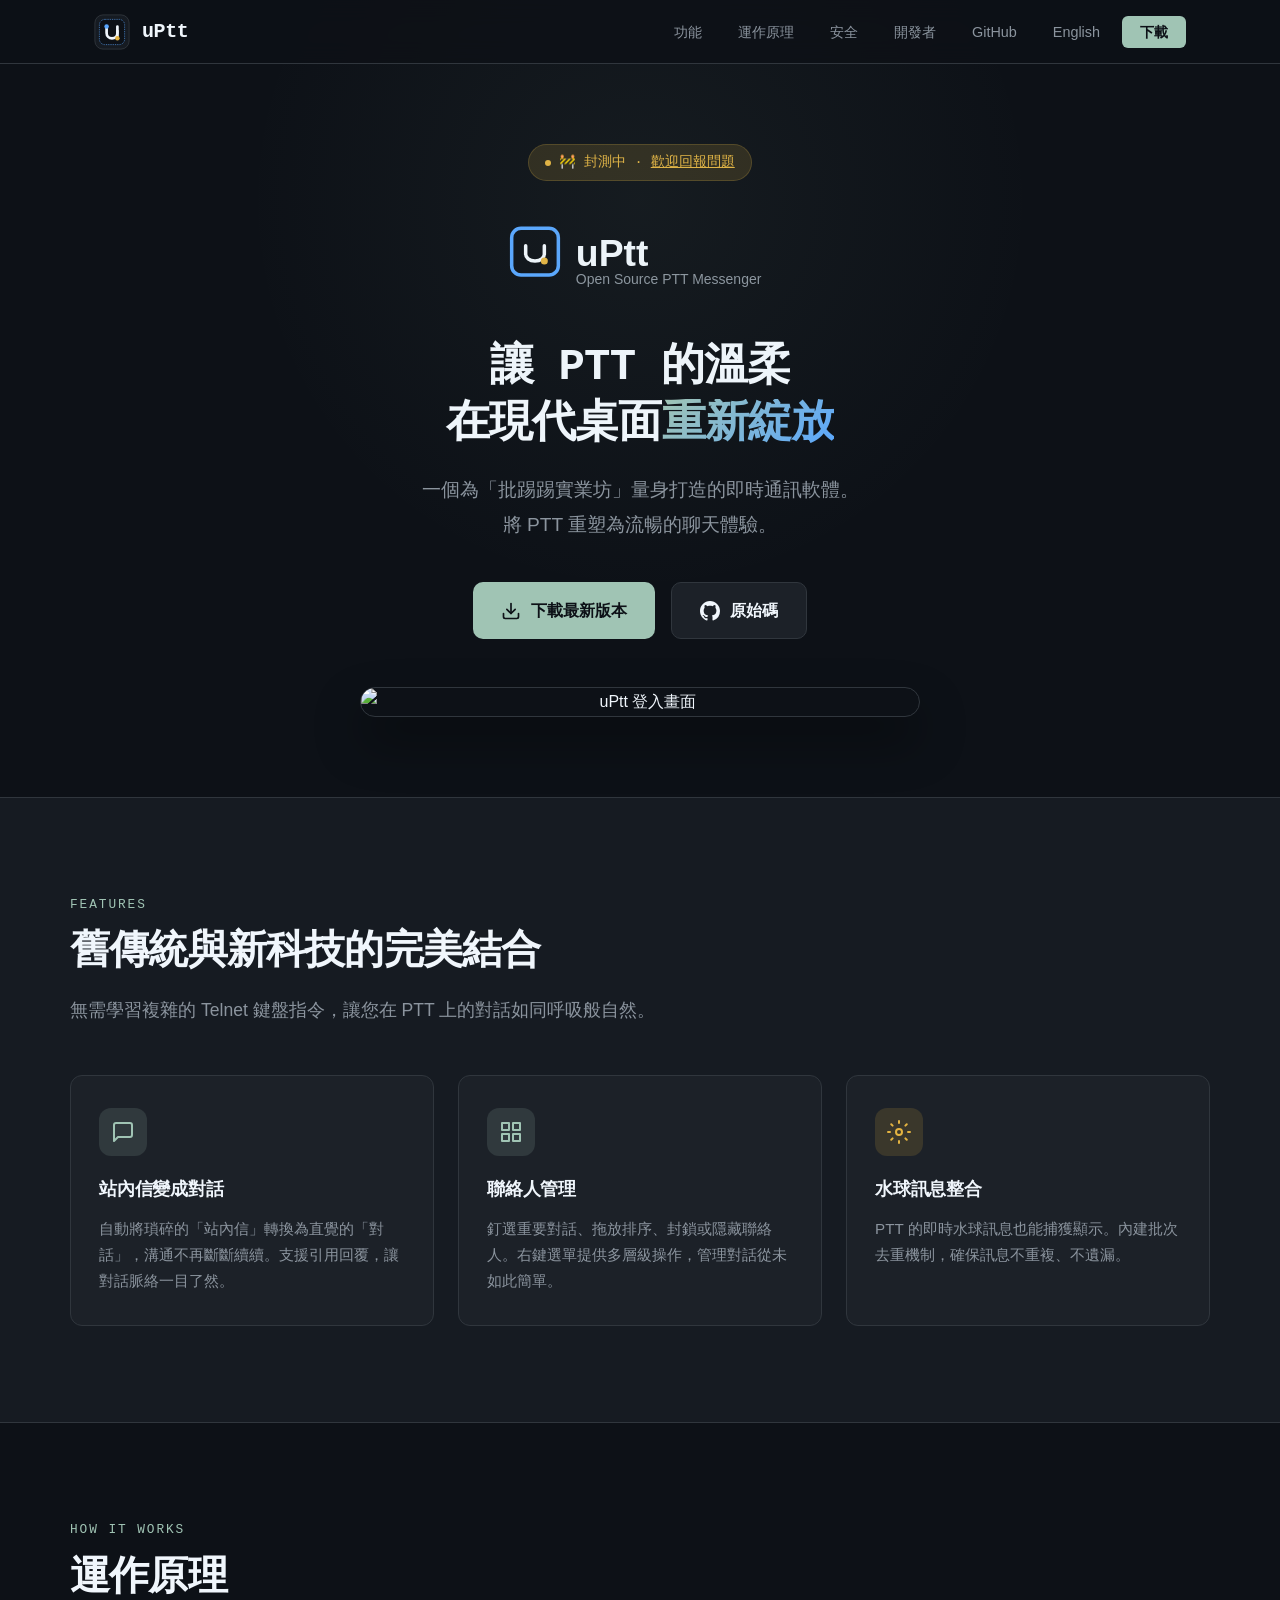
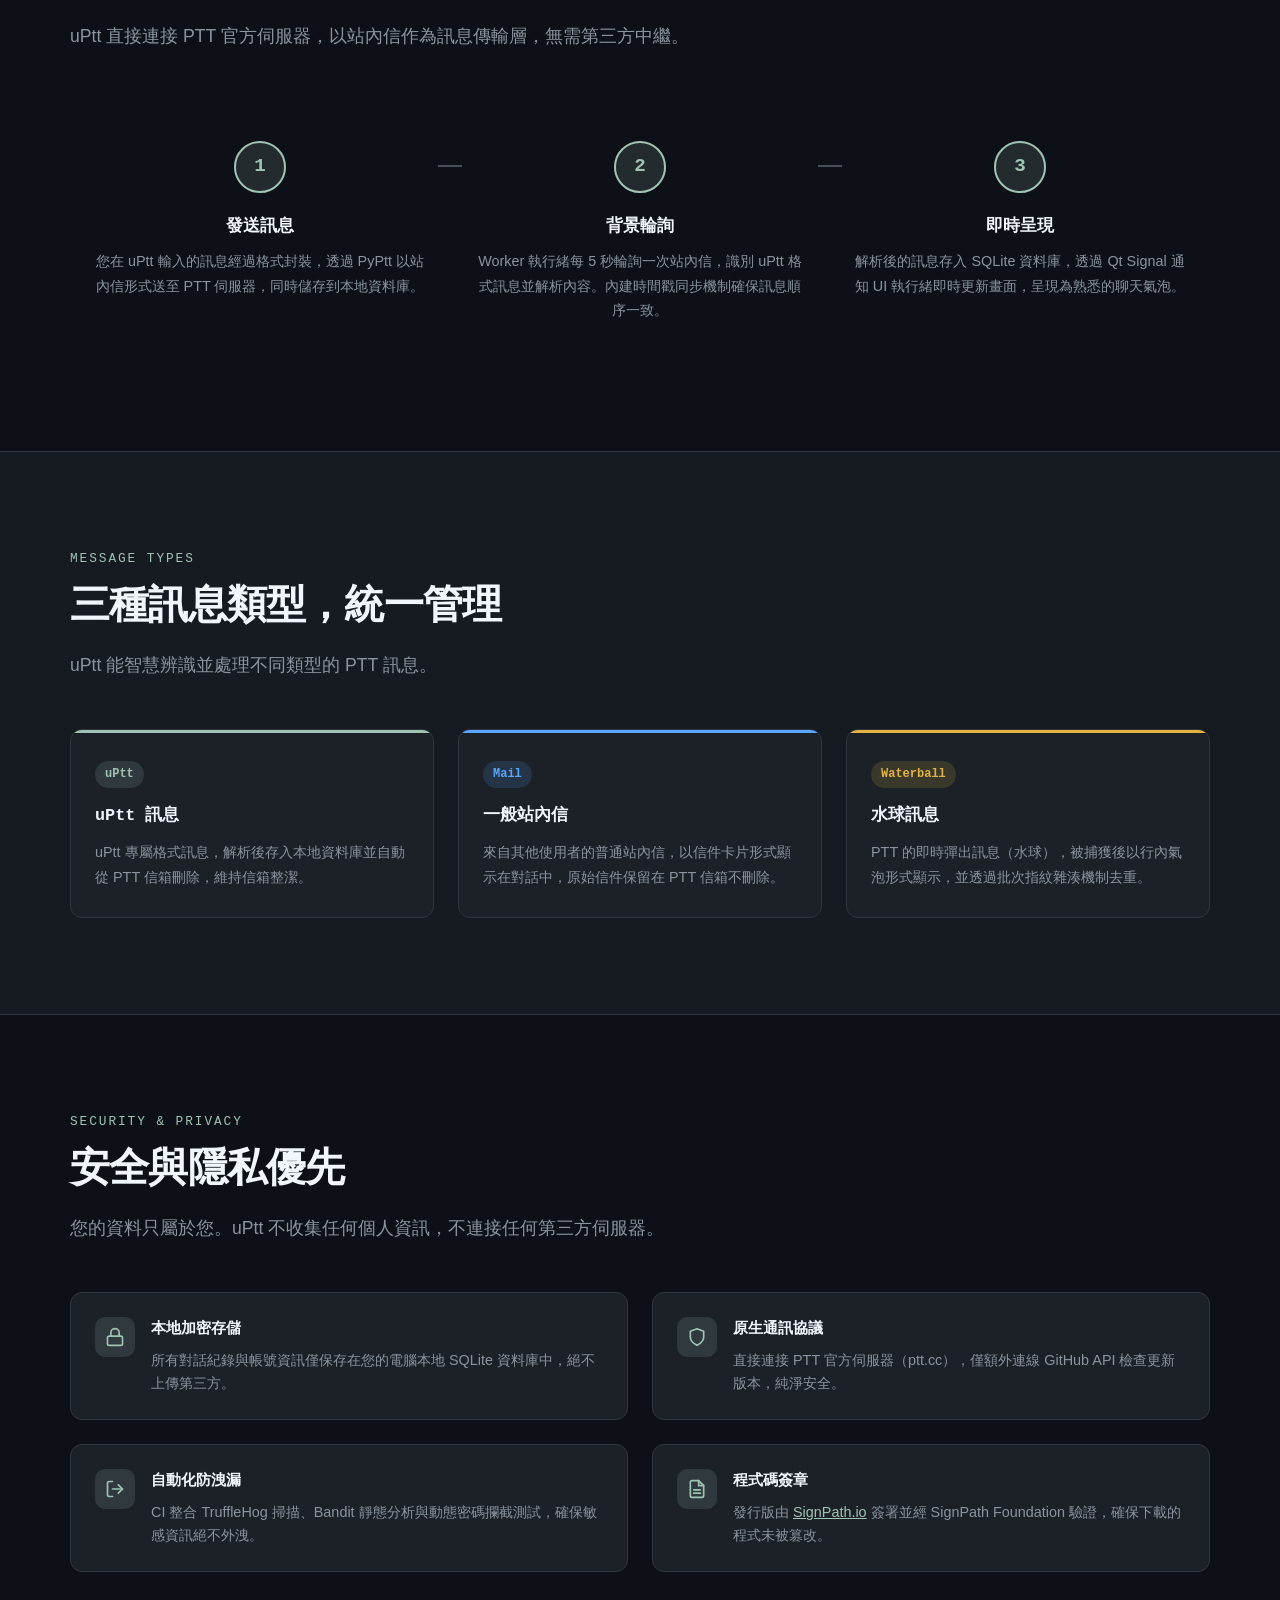
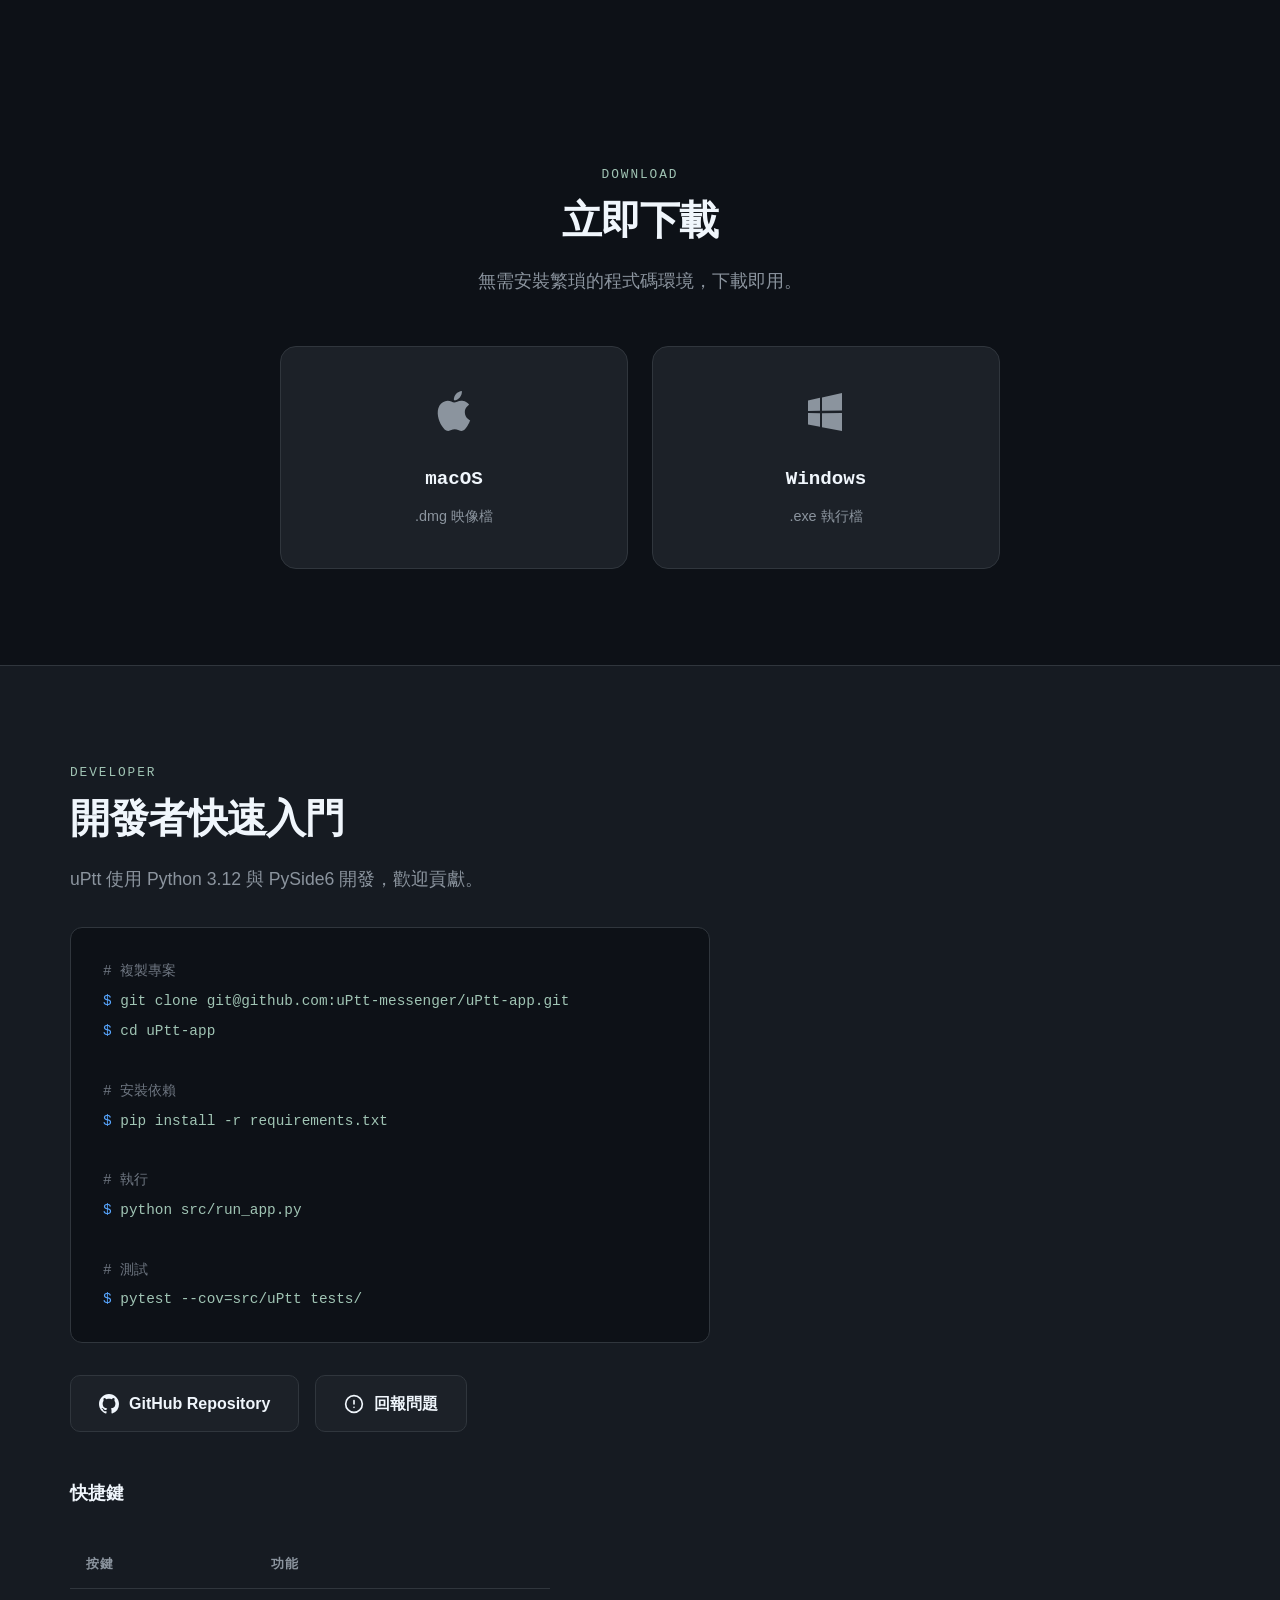
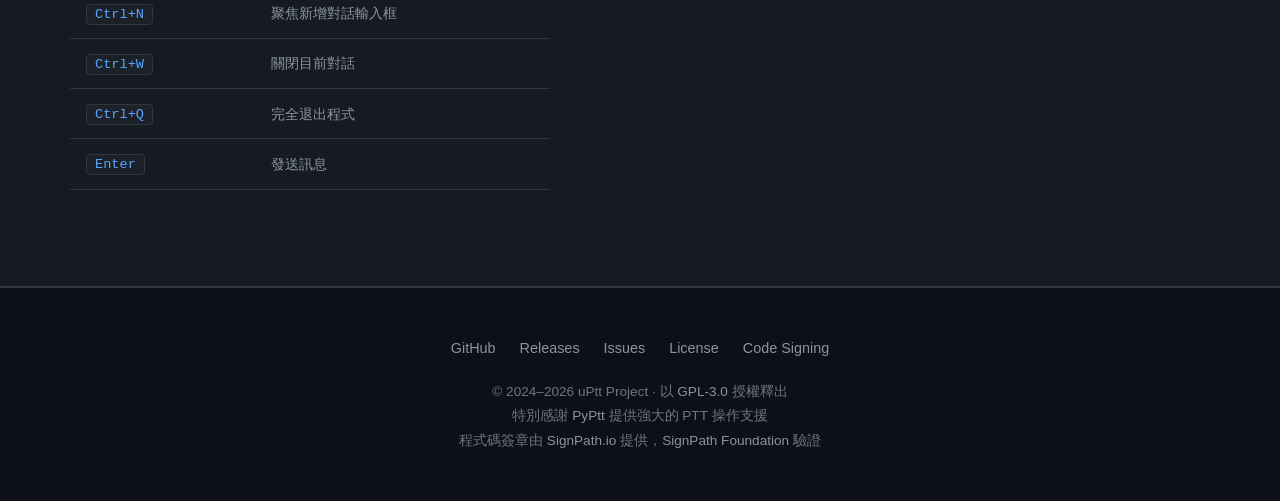
==== commit ed38c5a4: "refactor" ====
--- a/docs/index.html
+++ b/docs/index.html
@@ -11,810 +11,10 @@
     <meta property="og:type" content="website">
     <meta property="og:image" content="https://raw.githubusercontent.com/uPtt-messenger/uPtt-app/main/src/uPtt/ui/assets/logo_icon.svg">
     <link rel="icon" type="image/svg+xml" href="data:image/svg+xml,%3Csvg width='80' height='80' viewBox='0 0 80 80' fill='none' xmlns='http://www.w3.org/2000/svg'%3E%3Crect x='2' y='2' width='76' height='76' rx='18' fill='%23161B22' stroke='%2330363D' stroke-width='2'/%3E%3Crect x='12' y='12' width='56' height='56' rx='12' fill='%230D1117' stroke='%2358A6FF' stroke-width='1.5' stroke-dasharray='2 2'/%3E%3Cpath d='M28 28V42C28 48.6274 33.3726 54 40 54C46.6274 54 52 48.6274 52 42V28' stroke='%23F0F6FC' stroke-width='6' stroke-linecap='round'/%3E%3Cpath d='M52 38V54' stroke='%23F0F6FC' stroke-width='6' stroke-linecap='round'/%3E%3Ccircle cx='28' cy='28' r='5' fill='%2358A6FF'/%3E%3Ccircle cx='52' cy='54' r='5' fill='%23E3B341'/%3E%3C/svg%3E">
+    <link rel="stylesheet" href="style.css">
     <style>
-        *, *::before, *::after {
-            margin: 0;
-            padding: 0;
-            box-sizing: border-box;
-        }
-
         :root {
-            --bg: #0d1117;
-            --bg-surface: #161b22;
-            --bg-card: #1c2128;
-            --border: #30363d;
-            --border-light: #484f58;
-            --text: #f0f6fc;
-            --text-secondary: #8b949e;
-            --text-muted: #6e7681;
-            --accent: #A0C4B4;
-            --accent-dim: rgba(160, 196, 180, 0.15);
-            --accent-blue: #58A6FF;
-            --accent-blue-dim: rgba(88, 166, 255, 0.15);
-            --accent-gold: #E3B341;
-            --accent-gold-dim: rgba(227, 179, 65, 0.15);
-            --accent-red: #f85149;
-            --font-mono: "SF Mono", "JetBrains Mono", "Cascadia Code", "Fira Code", "Consolas", "Courier New", monospace;
             --font-sans: -apple-system, BlinkMacSystemFont, "Segoe UI", "Noto Sans TC", "Microsoft JhengHei", Helvetica, Arial, sans-serif;
-            --max-width: 1140px;
-            --nav-height: 64px;
-        }
-
-        html {
-            scroll-behavior: smooth;
-            scroll-padding-top: var(--nav-height);
-        }
-
-        body {
-            font-family: var(--font-sans);
-            background: var(--bg);
-            color: var(--text);
-            line-height: 1.7;
-            -webkit-font-smoothing: antialiased;
-            -moz-osx-font-smoothing: grayscale;
-        }
-
-        /* ===== NAVIGATION ===== */
-        nav {
-            position: fixed;
-            top: 0;
-            left: 0;
-            right: 0;
-            height: var(--nav-height);
-            background: rgba(13, 17, 23, 0.85);
-            backdrop-filter: blur(12px);
-            -webkit-backdrop-filter: blur(12px);
-            border-bottom: 1px solid var(--border);
-            z-index: 1000;
-            display: flex;
-            align-items: center;
-            justify-content: center;
-        }
-
-        .nav-inner {
-            width: 100%;
-            max-width: var(--max-width);
-            padding: 0 24px;
-            display: flex;
-            align-items: center;
-            justify-content: space-between;
-        }
-
-        .nav-logo {
-            display: flex;
-            align-items: center;
-            gap: 12px;
-            text-decoration: none;
-            color: var(--text);
-        }
-
-        .nav-logo svg {
-            width: 36px;
-            height: 36px;
-        }
-
-        .nav-logo span {
-            font-family: var(--font-mono);
-            font-weight: 700;
-            font-size: 1.25rem;
-            letter-spacing: -0.02em;
-        }
-
-        .nav-links {
-            display: flex;
-            align-items: center;
-            gap: 8px;
-            list-style: none;
-        }
-
-        .nav-links a {
-            color: var(--text-secondary);
-            text-decoration: none;
-            font-size: 0.9rem;
-            padding: 6px 14px;
-            border-radius: 6px;
-            transition: color 0.2s, background 0.2s;
-        }
-
-        .nav-links a:hover {
-            color: var(--text);
-            background: rgba(255, 255, 255, 0.06);
-        }
-
-        .nav-links .btn-nav {
-            background: var(--accent);
-            color: var(--bg);
-            font-weight: 600;
-            padding: 8px 18px;
-        }
-
-        .nav-links .btn-nav:hover {
-            background: #b5d4c7;
-            color: var(--bg);
-        }
-
-        .nav-hamburger {
-            display: none;
-            background: none;
-            border: none;
-            color: var(--text-secondary);
-            cursor: pointer;
-            padding: 8px;
-        }
-
-        .nav-hamburger svg {
-            width: 24px;
-            height: 24px;
-        }
-
-        /* ===== SECTIONS ===== */
-        section {
-            padding: 96px 24px;
-        }
-
-        .container {
-            max-width: var(--max-width);
-            margin: 0 auto;
-        }
-
-        .section-label {
-            font-family: var(--font-mono);
-            font-size: 0.8rem;
-            color: var(--accent);
-            text-transform: uppercase;
-            letter-spacing: 0.15em;
-            margin-bottom: 12px;
-        }
-
-        .section-title {
-            font-family: var(--font-mono);
-            font-size: clamp(1.75rem, 4vw, 2.5rem);
-            font-weight: 700;
-            line-height: 1.3;
-            margin-bottom: 16px;
-            letter-spacing: -0.02em;
-        }
-
-        .section-desc {
-            font-size: 1.1rem;
-            color: var(--text-secondary);
-            max-width: 640px;
-            line-height: 1.8;
-        }
-
-        /* ===== HERO ===== */
-        .hero {
-            padding-top: calc(var(--nav-height) + 80px);
-            padding-bottom: 80px;
-            text-align: center;
-            position: relative;
-            overflow: hidden;
-        }
-
-        .hero::before {
-            content: '';
-            position: absolute;
-            top: -200px;
-            left: 50%;
-            transform: translateX(-50%);
-            width: 800px;
-            height: 800px;
-            background: radial-gradient(circle, rgba(160, 196, 180, 0.06) 0%, transparent 70%);
-            pointer-events: none;
-        }
-
-        .hero-logo {
-            margin-bottom: 32px;
-        }
-
-        .hero-logo svg {
-            width: 280px;
-            height: auto;
-        }
-
-        .hero-tagline {
-            font-family: var(--font-mono);
-            font-size: clamp(1.5rem, 4vw, 2.75rem);
-            font-weight: 700;
-            line-height: 1.3;
-            margin-bottom: 20px;
-            letter-spacing: -0.02em;
-        }
-
-        .hero-tagline .highlight {
-            background: linear-gradient(135deg, var(--accent), var(--accent-blue));
-            -webkit-background-clip: text;
-            -webkit-text-fill-color: transparent;
-            background-clip: text;
-        }
-
-        .hero-subtitle {
-            font-size: 1.2rem;
-            color: var(--text-secondary);
-            max-width: 580px;
-            margin: 0 auto 40px;
-            line-height: 1.8;
-        }
-
-        .hero-buttons {
-            display: flex;
-            gap: 16px;
-            justify-content: center;
-            flex-wrap: wrap;
-            margin-bottom: 48px;
-        }
-
-        .btn {
-            display: inline-flex;
-            align-items: center;
-            gap: 10px;
-            padding: 14px 28px;
-            border-radius: 10px;
-            text-decoration: none;
-            font-weight: 600;
-            font-size: 1rem;
-            transition: all 0.2s;
-            border: none;
-            cursor: pointer;
-        }
-
-        .btn svg {
-            width: 20px;
-            height: 20px;
-        }
-
-        .btn-primary {
-            background: var(--accent);
-            color: var(--bg);
-        }
-
-        .btn-primary:hover {
-            background: #b5d4c7;
-            transform: translateY(-2px);
-            box-shadow: 0 8px 24px rgba(160, 196, 180, 0.2);
-        }
-
-        .btn-secondary {
-            background: var(--bg-card);
-            color: var(--text);
-            border: 1px solid var(--border);
-        }
-
-        .btn-secondary:hover {
-            border-color: var(--border-light);
-            transform: translateY(-2px);
-            box-shadow: 0 8px 24px rgba(0, 0, 0, 0.3);
-        }
-
-        .hero-badge {
-            display: inline-flex;
-            align-items: center;
-            gap: 8px;
-            padding: 6px 16px;
-            background: var(--accent-dim);
-            border: 1px solid rgba(160, 196, 180, 0.2);
-            border-radius: 100px;
-            font-size: 0.85rem;
-            color: var(--accent);
-            font-family: var(--font-mono);
-            margin-bottom: 24px;
-        }
-
-        .hero-badge .dot {
-            width: 6px;
-            height: 6px;
-            background: var(--accent);
-            border-radius: 50%;
-            animation: pulse-dot 2s infinite;
-        }
-
-        @keyframes pulse-dot {
-            0%, 100% { opacity: 1; }
-            50% { opacity: 0.4; }
-        }
-
-        .hero-preview {
-            max-width: 560px;
-            margin: 0 auto;
-            border-radius: 16px;
-            overflow: hidden;
-            border: 1px solid var(--border);
-            box-shadow: 0 24px 48px rgba(0, 0, 0, 0.4);
-        }
-
-        .hero-preview img {
-            width: 100%;
-            height: auto;
-            display: block;
-        }
-
-        /* ===== FEATURES ===== */
-        .features {
-            background: var(--bg-surface);
-            border-top: 1px solid var(--border);
-            border-bottom: 1px solid var(--border);
-        }
-
-        .features-grid {
-            display: grid;
-            grid-template-columns: repeat(3, 1fr);
-            gap: 24px;
-            margin-top: 48px;
-        }
-
-        .feature-card {
-            background: var(--bg-card);
-            border: 1px solid var(--border);
-            border-radius: 12px;
-            padding: 32px 28px;
-            transition: border-color 0.2s, transform 0.2s;
-        }
-
-        .feature-card:hover {
-            border-color: var(--border-light);
-            transform: translateY(-4px);
-        }
-
-        .feature-icon {
-            width: 48px;
-            height: 48px;
-            border-radius: 12px;
-            display: flex;
-            align-items: center;
-            justify-content: center;
-            margin-bottom: 20px;
-            font-size: 1.5rem;
-        }
-
-        .feature-icon.green { background: var(--accent-dim); }
-        .feature-icon.blue { background: var(--accent-blue-dim); }
-        .feature-icon.gold { background: var(--accent-gold-dim); }
-
-        .feature-card h3 {
-            font-family: var(--font-mono);
-            font-size: 1.1rem;
-            margin-bottom: 10px;
-            letter-spacing: -0.01em;
-        }
-
-        .feature-card p {
-            color: var(--text-secondary);
-            font-size: 0.95rem;
-            line-height: 1.7;
-        }
-
-        /* ===== HOW IT WORKS ===== */
-        .how-it-works .section-desc {
-            margin-bottom: 56px;
-        }
-
-        .flow-diagram {
-            display: grid;
-            grid-template-columns: repeat(3, 1fr);
-            gap: 0;
-            position: relative;
-            margin-top: 48px;
-        }
-
-        .flow-step {
-            text-align: center;
-            padding: 32px 24px;
-            position: relative;
-        }
-
-        .flow-step::after {
-            content: '';
-            position: absolute;
-            top: 56px;
-            right: -12px;
-            width: 24px;
-            height: 2px;
-            background: var(--border-light);
-        }
-
-        .flow-step:last-child::after {
-            display: none;
-        }
-
-        .flow-number {
-            width: 52px;
-            height: 52px;
-            border-radius: 50%;
-            background: var(--accent-dim);
-            border: 2px solid var(--accent);
-            display: flex;
-            align-items: center;
-            justify-content: center;
-            font-family: var(--font-mono);
-            font-weight: 700;
-            font-size: 1.2rem;
-            color: var(--accent);
-            margin: 0 auto 20px;
-        }
-
-        .flow-step h3 {
-            font-family: var(--font-mono);
-            font-size: 1.05rem;
-            margin-bottom: 8px;
-        }
-
-        .flow-step p {
-            color: var(--text-secondary);
-            font-size: 0.9rem;
-            line-height: 1.7;
-        }
-
-        /* ===== MESSAGE TYPES ===== */
-        .msg-types {
-            background: var(--bg-surface);
-            border-top: 1px solid var(--border);
-            border-bottom: 1px solid var(--border);
-        }
-
-        .msg-grid {
-            display: grid;
-            grid-template-columns: repeat(3, 1fr);
-            gap: 24px;
-            margin-top: 48px;
-        }
-
-        .msg-card {
-            background: var(--bg-card);
-            border: 1px solid var(--border);
-            border-radius: 12px;
-            padding: 28px 24px;
-            position: relative;
-            overflow: hidden;
-        }
-
-        .msg-card::before {
-            content: '';
-            position: absolute;
-            top: 0;
-            left: 0;
-            right: 0;
-            height: 3px;
-        }
-
-        .msg-card.type-uptt::before { background: var(--accent); }
-        .msg-card.type-mail::before { background: var(--accent-blue); }
-        .msg-card.type-waterball::before { background: var(--accent-gold); }
-
-        .msg-card .msg-tag {
-            font-family: var(--font-mono);
-            font-size: 0.75rem;
-            padding: 3px 10px;
-            border-radius: 100px;
-            display: inline-block;
-            margin-bottom: 14px;
-            font-weight: 600;
-        }
-
-        .type-uptt .msg-tag { background: var(--accent-dim); color: var(--accent); }
-        .type-mail .msg-tag { background: var(--accent-blue-dim); color: var(--accent-blue); }
-        .type-waterball .msg-tag { background: var(--accent-gold-dim); color: var(--accent-gold); }
-
-        .msg-card h3 {
-            font-family: var(--font-mono);
-            font-size: 1.05rem;
-            margin-bottom: 10px;
-        }
-
-        .msg-card p {
-            color: var(--text-secondary);
-            font-size: 0.9rem;
-            line-height: 1.7;
-        }
-
-        /* ===== SECURITY ===== */
-        .security-grid {
-            display: grid;
-            grid-template-columns: repeat(2, 1fr);
-            gap: 24px;
-            margin-top: 48px;
-        }
-
-        .security-item {
-            display: flex;
-            gap: 16px;
-            align-items: flex-start;
-            padding: 24px;
-            background: var(--bg-card);
-            border: 1px solid var(--border);
-            border-radius: 12px;
-        }
-
-        .security-icon {
-            width: 40px;
-            height: 40px;
-            min-width: 40px;
-            border-radius: 10px;
-            background: var(--accent-dim);
-            display: flex;
-            align-items: center;
-            justify-content: center;
-            font-size: 1.2rem;
-        }
-
-        .security-item h4 {
-            font-family: var(--font-mono);
-            font-size: 0.95rem;
-            margin-bottom: 6px;
-        }
-
-        .security-item p {
-            color: var(--text-secondary);
-            font-size: 0.9rem;
-            line-height: 1.6;
-        }
-
-        /* ===== DOWNLOAD ===== */
-        .download {
-            text-align: center;
-        }
-
-        .download-cards {
-            display: grid;
-            grid-template-columns: repeat(2, 1fr);
-            gap: 24px;
-            margin-top: 48px;
-            max-width: 720px;
-            margin-left: auto;
-            margin-right: auto;
-        }
-
-        .download-card {
-            background: var(--bg-card);
-            border: 1px solid var(--border);
-            border-radius: 16px;
-            padding: 40px 32px;
-            text-align: center;
-            text-decoration: none;
-            color: var(--text);
-            transition: border-color 0.2s, transform 0.2s;
-            display: block;
-        }
-
-        .download-card:hover {
-            border-color: var(--accent);
-            transform: translateY(-4px);
-        }
-
-        .download-card svg {
-            width: 48px;
-            height: 48px;
-            margin-bottom: 20px;
-            color: var(--text-secondary);
-        }
-
-        .download-card h3 {
-            font-family: var(--font-mono);
-            font-size: 1.2rem;
-            margin-bottom: 8px;
-        }
-
-        .download-card p {
-            color: var(--text-secondary);
-            font-size: 0.9rem;
-        }
-
-        /* ===== DEVELOPER ===== */
-        .developer {
-            background: var(--bg-surface);
-            border-top: 1px solid var(--border);
-            border-bottom: 1px solid var(--border);
-        }
-
-        .code-block {
-            background: var(--bg);
-            border: 1px solid var(--border);
-            border-radius: 12px;
-            padding: 28px 32px;
-            margin-top: 32px;
-            overflow-x: auto;
-            max-width: 640px;
-        }
-
-        .code-block code {
-            font-family: var(--font-mono);
-            font-size: 0.9rem;
-            line-height: 2;
-            color: var(--text-secondary);
-        }
-
-        .code-block .comment {
-            color: var(--text-muted);
-        }
-
-        .code-block .cmd {
-            color: var(--accent);
-        }
-
-        .code-block .prompt {
-            color: var(--accent-blue);
-            user-select: none;
-        }
-
-        .dev-links {
-            display: flex;
-            gap: 16px;
-            margin-top: 32px;
-            flex-wrap: wrap;
-        }
-
-        /* ===== KEYBOARD SHORTCUTS ===== */
-        .shortcuts-table {
-            margin-top: 32px;
-            width: 100%;
-            max-width: 480px;
-            border-collapse: collapse;
-        }
-
-        .shortcuts-table th,
-        .shortcuts-table td {
-            padding: 12px 16px;
-            text-align: left;
-            border-bottom: 1px solid var(--border);
-            font-size: 0.9rem;
-        }
-
-        .shortcuts-table th {
-            color: var(--text-secondary);
-            font-family: var(--font-mono);
-            font-size: 0.8rem;
-            text-transform: uppercase;
-            letter-spacing: 0.1em;
-        }
-
-        .shortcuts-table kbd {
-            font-family: var(--font-mono);
-            background: var(--bg-card);
-            border: 1px solid var(--border);
-            padding: 2px 8px;
-            border-radius: 4px;
-            font-size: 0.85rem;
-            color: var(--accent-blue);
-        }
-
-        .shortcuts-table td:last-child {
-            color: var(--text-secondary);
-        }
-
-        /* ===== FOOTER ===== */
-        footer {
-            padding: 48px 24px;
-            text-align: center;
-            border-top: 1px solid var(--border);
-        }
-
-        .footer-inner {
-            max-width: var(--max-width);
-            margin: 0 auto;
-        }
-
-        .footer-links {
-            display: flex;
-            justify-content: center;
-            gap: 24px;
-            margin-bottom: 20px;
-            flex-wrap: wrap;
-        }
-
-        .footer-links a {
-            color: var(--text-secondary);
-            text-decoration: none;
-            font-size: 0.9rem;
-            transition: color 0.2s;
-        }
-
-        .footer-links a:hover {
-            color: var(--text);
-        }
-
-        .footer-copy {
-            color: var(--text-muted);
-            font-size: 0.85rem;
-            line-height: 1.8;
-        }
-
-        .footer-copy a {
-            color: var(--text-secondary);
-            text-decoration: none;
-        }
-
-        .footer-copy a:hover {
-            color: var(--accent);
-        }
-
-        /* ===== RESPONSIVE ===== */
-        @media (max-width: 900px) {
-            .features-grid,
-            .msg-grid,
-            .flow-diagram {
-                grid-template-columns: 1fr;
-            }
-
-            .flow-step::after {
-                display: none;
-            }
-
-            .security-grid,
-            .download-cards {
-                grid-template-columns: 1fr;
-            }
-        }
-
-        @media (max-width: 640px) {
-            section {
-                padding: 64px 20px;
-            }
-
-            .nav-links {
-                display: none;
-            }
-
-            .nav-links.open {
-                display: flex;
-                flex-direction: column;
-                position: absolute;
-                top: var(--nav-height);
-                left: 0;
-                right: 0;
-                background: var(--bg-surface);
-                border-bottom: 1px solid var(--border);
-                padding: 16px 24px;
-                gap: 4px;
-            }
-
-            .nav-links.open a {
-                display: block;
-                padding: 12px 14px;
-            }
-
-            .nav-hamburger {
-                display: block;
-            }
-
-            .hero {
-                padding-top: calc(var(--nav-height) + 48px);
-                padding-bottom: 48px;
-            }
-
-            .hero-logo svg {
-                width: 200px;
-            }
-
-            .hero-buttons {
-                flex-direction: column;
-                align-items: center;
-            }
-
-            .btn {
-                width: 100%;
-                max-width: 300px;
-                justify-content: center;
-            }
-        }
-
-        /* ===== ANIMATIONS ===== */
-        @media (prefers-reduced-motion: no-preference) {
-            .fade-in {
-                opacity: 0;
-                transform: translateY(24px);
-                transition: opacity 0.6s ease, transform 0.6s ease;
-            }
-
-            .fade-in.visible {
-                opacity: 1;
-                transform: translateY(0);
-            }
-        }
-
-        @media (prefers-reduced-motion: reduce) {
-            .fade-in {
-                opacity: 1;
-                transform: none;
-            }
         }
     </style>
 </head>
@@ -843,6 +43,7 @@
             <li><a href="#security">安全</a></li>
             <li><a href="#developer">開發者</a></li>
             <li><a href="https://github.com/uPtt-messenger/uPtt-app" target="_blank" rel="noopener">GitHub</a></li>
+            <li><a href="en.html">English</a></li>
             <li><a href="#download" class="btn-nav">下載</a></li>
         </ul>
     </div>
@@ -851,9 +52,9 @@
 <!-- Hero -->
 <section class="hero">
     <div class="container">
-        <div class="hero-badge">
-            <span class="dot"></span>
-            Open Source &middot; GPL-3.0
+        <div class="hero-badge" style="background: var(--accent-gold-dim); border-color: rgba(227, 179, 65, 0.2); color: var(--accent-gold);">
+            <span class="dot" style="background: var(--accent-gold);"></span>
+            🚧 封測中 &middot; <a href="https://github.com/uPtt-messenger/uPtt-app/issues" target="_blank" rel="noopener" style="color: var(--accent-gold); text-decoration: underline;">歡迎回報問題</a>
         </div>
         <div class="hero-logo">
             <svg width="240" height="80" viewBox="0 0 240 80" fill="none" xmlns="http://www.w3.org/2000/svg">
@@ -868,8 +69,8 @@
             讓 PTT 的溫柔<br>在現代桌面<span class="highlight">重新綻放</span>
         </h1>
         <p class="hero-subtitle">
-            一個為「批踢踢實業坊」量身打造的現代化即時通訊終端。<br>
-            將 PTT 站內信系統重塑為流暢的聊天體驗。
+            一個為「批踢踢實業坊」量身打造的即時通訊軟體。<br>
+            將 PTT 重塑為流暢的聊天體驗。
         </p>
         <div class="hero-buttons">
             <a href="https://github.com/uPtt-messenger/uPtt-app/releases/latest" class="btn btn-primary" target="_blank" rel="noopener">
@@ -878,7 +79,7 @@
             </a>
             <a href="https://github.com/uPtt-messenger/uPtt-app" class="btn btn-secondary" target="_blank" rel="noopener">
                 <svg viewBox="0 0 24 24" fill="currentColor"><path d="M12 0C5.37 0 0 5.37 0 12c0 5.31 3.435 9.795 8.205 11.385.6.105.825-.255.825-.57 0-.285-.015-1.23-.015-2.235-3.015.555-3.795-.735-4.035-1.41-.135-.345-.72-1.41-1.23-1.695-.42-.225-1.02-.78-.015-.795.945-.015 1.62.87 1.845 1.23 1.08 1.815 2.805 1.305 3.495.99.105-.78.42-1.305.765-1.605-2.67-.3-5.46-1.335-5.46-5.925 0-1.305.465-2.385 1.23-3.225-.12-.3-.54-1.53.12-3.18 0 0 1.005-.315 3.3 1.23.96-.27 1.98-.405 3-.405s2.04.135 3 .405c2.295-1.56 3.3-1.23 3.3-1.23.66 1.65.24 2.88.12 3.18.765.84 1.23 1.905 1.23 3.225 0 4.605-2.805 5.625-5.475 5.925.435.375.81 1.095.81 2.22 0 1.605-.015 2.895-.015 3.3 0 .315.225.69.825.57A12.02 12.02 0 0 0 24 12c0-6.63-5.37-12-12-12z"/></svg>
-                GitHub
+                原始碼
             </a>
         </div>
         <div class="hero-preview fade-in">
@@ -898,22 +99,8 @@
                 <div class="feature-icon green">
                     <svg width="24" height="24" viewBox="0 0 24 24" fill="none" stroke="#A0C4B4" stroke-width="2" stroke-linecap="round" stroke-linejoin="round"><path d="M21 15a2 2 0 0 1-2 2H7l-4 4V5a2 2 0 0 1 2-2h14a2 2 0 0 1 2 2z"/></svg>
                 </div>
-                <h3>郵件轉對話</h3>
-                <p>自動將瑣碎的「站內信」轉換為直覺的「對話氣泡」，溝通不再斷斷續續。支援引用回覆，讓對話脈絡一目了然。</p>
-            </div>
-            <div class="feature-card fade-in">
-                <div class="feature-icon blue">
-                    <svg width="24" height="24" viewBox="0 0 24 24" fill="none" stroke="#58A6FF" stroke-width="2" stroke-linecap="round" stroke-linejoin="round"><circle cx="12" cy="12" r="10"/><polyline points="12 6 12 12 16 14"/></svg>
-                </div>
-                <h3>智慧輪詢</h3>
-                <p>採用精準的背景偵測技術，首次登入掃描多達 200 封歷史訊息，後續僅掃描增量變化，確保即時傳達又降低系統負載。</p>
-            </div>
-            <div class="feature-card fade-in">
-                <div class="feature-icon gold">
-                    <svg width="24" height="24" viewBox="0 0 24 24" fill="none" stroke="#E3B341" stroke-width="2" stroke-linecap="round" stroke-linejoin="round"><path d="M17 21v-2a4 4 0 0 0-4-4H5a4 4 0 0 0-4 4v2"/><circle cx="9" cy="7" r="4"/><path d="M23 21v-2a4 4 0 0 0-3-3.87"/><path d="M16 3.13a4 4 0 0 1 0 7.75"/></svg>
-                </div>
-                <h3>多帳號管理</h3>
-                <p>獨家資料庫隔離技術，每個 PTT 帳號的對話紀錄完全獨立，互不干擾，安全可靠。</p>
+                <h3>站內信變成對話</h3>
+                <p>自動將瑣碎的「站內信」轉換為直覺的「對話」，溝通不再斷斷續續。支援引用回覆，讓對話脈絡一目了然。</p>
             </div>
             <div class="feature-card fade-in">
                 <div class="feature-icon green">
@@ -921,13 +108,6 @@
                 </div>
                 <h3>聯絡人管理</h3>
                 <p>釘選重要對話、拖放排序、封鎖或隱藏聯絡人。右鍵選單提供多層級操作，管理對話從未如此簡單。</p>
-            </div>
-            <div class="feature-card fade-in">
-                <div class="feature-icon blue">
-                    <svg width="24" height="24" viewBox="0 0 24 24" fill="none" stroke="#58A6FF" stroke-width="2" stroke-linecap="round" stroke-linejoin="round"><path d="M18 8A6 6 0 0 0 6 8c0 7-3 9-3 9h18s-3-2-3-9"/><path d="M13.73 21a2 2 0 0 1-3.46 0"/></svg>
-                </div>
-                <h3>背景通知</h3>
-                <p>關閉視窗後程式仍在系統匣常駐。收到新訊息時，桌面即時彈出通知預覽，不錯過任何重要訊息。</p>
             </div>
             <div class="feature-card fade-in">
                 <div class="feature-icon gold">
@@ -1119,7 +299,7 @@
             <a href="https://github.com/uPtt-messenger/uPtt-app/blob/main/CODE_SIGNING_POLICY.md" target="_blank" rel="noopener">Code Signing</a>
         </div>
         <p class="footer-copy">
-            &copy; 2024 uPtt Project &middot; 以 <a href="https://github.com/uPtt-messenger/uPtt-app/blob/main/LICENSE" target="_blank" rel="noopener">GPL-3.0</a> 授權釋出<br>
+            &copy; 2024&ndash;2026 uPtt Project &middot; 以 <a href="https://github.com/uPtt-messenger/uPtt-app/blob/main/LICENSE" target="_blank" rel="noopener">GPL-3.0</a> 授權釋出<br>
             特別感謝 <a href="https://github.com/PyPtt/PyPtt" target="_blank" rel="noopener">PyPtt</a> 提供強大的 PTT 操作支援<br>
             程式碼簽章由 <a href="https://signpath.io" target="_blank" rel="noopener">SignPath.io</a> 提供，<a href="https://signpath.org" target="_blank" rel="noopener">SignPath Foundation</a> 驗證
         </p>
--- a/docs/style.css
+++ b/docs/style.css
@@ -0,0 +1,804 @@
+*, *::before, *::after {
+    margin: 0;
+    padding: 0;
+    box-sizing: border-box;
+}
+
+:root {
+    --bg: #0d1117;
+    --bg-surface: #161b22;
+    --bg-card: #1c2128;
+    --border: #30363d;
+    --border-light: #484f58;
+    --text: #f0f6fc;
+    --text-secondary: #8b949e;
+    --text-muted: #6e7681;
+    --accent: #A0C4B4;
+    --accent-dim: rgba(160, 196, 180, 0.15);
+    --accent-blue: #58A6FF;
+    --accent-blue-dim: rgba(88, 166, 255, 0.15);
+    --accent-gold: #E3B341;
+    --accent-gold-dim: rgba(227, 179, 65, 0.15);
+    --accent-red: #f85149;
+    --font-mono: "SF Mono", "JetBrains Mono", "Cascadia Code", "Fira Code", "Consolas", "Courier New", monospace;
+    --font-sans: -apple-system, BlinkMacSystemFont, "Segoe UI", Helvetica, Arial, sans-serif;
+    --max-width: 1140px;
+    --nav-height: 64px;
+}
+
+html {
+    scroll-behavior: smooth;
+    scroll-padding-top: var(--nav-height);
+}
+
+body {
+    font-family: var(--font-sans);
+    background: var(--bg);
+    color: var(--text);
+    line-height: 1.7;
+    -webkit-font-smoothing: antialiased;
+    -moz-osx-font-smoothing: grayscale;
+}
+
+/* ===== NAVIGATION ===== */
+nav {
+    position: fixed;
+    top: 0;
+    left: 0;
+    right: 0;
+    height: var(--nav-height);
+    background: rgba(13, 17, 23, 0.85);
+    backdrop-filter: blur(12px);
+    -webkit-backdrop-filter: blur(12px);
+    border-bottom: 1px solid var(--border);
+    z-index: 1000;
+    display: flex;
+    align-items: center;
+    justify-content: center;
+}
+
+.nav-inner {
+    width: 100%;
+    max-width: var(--max-width);
+    padding: 0 24px;
+    display: flex;
+    align-items: center;
+    justify-content: space-between;
+}
+
+.nav-logo {
+    display: flex;
+    align-items: center;
+    gap: 12px;
+    text-decoration: none;
+    color: var(--text);
+}
+
+.nav-logo svg {
+    width: 36px;
+    height: 36px;
+}
+
+.nav-logo span {
+    font-family: var(--font-mono);
+    font-weight: 700;
+    font-size: 1.25rem;
+    letter-spacing: -0.02em;
+}
+
+.nav-links {
+    display: flex;
+    align-items: center;
+    gap: 8px;
+    list-style: none;
+}
+
+.nav-links a {
+    color: var(--text-secondary);
+    text-decoration: none;
+    font-size: 0.9rem;
+    padding: 6px 14px;
+    border-radius: 6px;
+    transition: color 0.2s, background 0.2s;
+}
+
+.nav-links a:hover {
+    color: var(--text);
+    background: rgba(255, 255, 255, 0.06);
+}
+
+.nav-links .btn-nav {
+    background: var(--accent);
+    color: var(--bg);
+    font-weight: 600;
+    padding: 8px 18px;
+}
+
+.nav-links .btn-nav:hover {
+    background: #b5d4c7;
+    color: var(--bg);
+}
+
+.nav-hamburger {
+    display: none;
+    background: none;
+    border: none;
+    color: var(--text-secondary);
+    cursor: pointer;
+    padding: 8px;
+}
+
+.nav-hamburger svg {
+    width: 24px;
+    height: 24px;
+}
+
+/* ===== SECTIONS ===== */
+section {
+    padding: 96px 24px;
+}
+
+.container {
+    max-width: var(--max-width);
+    margin: 0 auto;
+}
+
+.section-label {
+    font-family: var(--font-mono);
+    font-size: 0.8rem;
+    color: var(--accent);
+    text-transform: uppercase;
+    letter-spacing: 0.15em;
+    margin-bottom: 12px;
+}
+
+.section-title {
+    font-family: var(--font-mono);
+    font-size: clamp(1.75rem, 4vw, 2.5rem);
+    font-weight: 700;
+    line-height: 1.3;
+    margin-bottom: 16px;
+    letter-spacing: -0.02em;
+}
+
+.section-desc {
+    font-size: 1.1rem;
+    color: var(--text-secondary);
+    max-width: 640px;
+    line-height: 1.8;
+}
+
+/* ===== HERO ===== */
+.hero {
+    padding-top: calc(var(--nav-height) + 80px);
+    padding-bottom: 80px;
+    text-align: center;
+    position: relative;
+    overflow: hidden;
+}
+
+.hero::before {
+    content: '';
+    position: absolute;
+    top: -200px;
+    left: 50%;
+    transform: translateX(-50%);
+    width: 800px;
+    height: 800px;
+    background: radial-gradient(circle, rgba(160, 196, 180, 0.06) 0%, transparent 70%);
+    pointer-events: none;
+}
+
+.hero-logo {
+    margin-bottom: 32px;
+}
+
+.hero-logo svg {
+    width: 280px;
+    height: auto;
+}
+
+.hero-tagline {
+    font-family: var(--font-mono);
+    font-size: clamp(1.5rem, 4vw, 2.75rem);
+    font-weight: 700;
+    line-height: 1.3;
+    margin-bottom: 20px;
+    letter-spacing: -0.02em;
+}
+
+.hero-tagline .highlight {
+    background: linear-gradient(135deg, var(--accent), var(--accent-blue));
+    -webkit-background-clip: text;
+    -webkit-text-fill-color: transparent;
+    background-clip: text;
+}
+
+.hero-subtitle {
+    font-size: 1.2rem;
+    color: var(--text-secondary);
+    max-width: 580px;
+    margin: 0 auto 40px;
+    line-height: 1.8;
+}
+
+.hero-buttons {
+    display: flex;
+    gap: 16px;
+    justify-content: center;
+    flex-wrap: wrap;
+    margin-bottom: 48px;
+}
+
+.btn {
+    display: inline-flex;
+    align-items: center;
+    gap: 10px;
+    padding: 14px 28px;
+    border-radius: 10px;
+    text-decoration: none;
+    font-weight: 600;
+    font-size: 1rem;
+    transition: all 0.2s;
+    border: none;
+    cursor: pointer;
+}
+
+.btn svg {
+    width: 20px;
+    height: 20px;
+}
+
+.btn-primary {
+    background: var(--accent);
+    color: var(--bg);
+}
+
+.btn-primary:hover {
+    background: #b5d4c7;
+    transform: translateY(-2px);
+    box-shadow: 0 8px 24px rgba(160, 196, 180, 0.2);
+}
+
+.btn-secondary {
+    background: var(--bg-card);
+    color: var(--text);
+    border: 1px solid var(--border);
+}
+
+.btn-secondary:hover {
+    border-color: var(--border-light);
+    transform: translateY(-2px);
+    box-shadow: 0 8px 24px rgba(0, 0, 0, 0.3);
+}
+
+.hero-badge {
+    display: inline-flex;
+    align-items: center;
+    gap: 8px;
+    padding: 6px 16px;
+    background: var(--accent-dim);
+    border: 1px solid rgba(160, 196, 180, 0.2);
+    border-radius: 100px;
+    font-size: 0.85rem;
+    color: var(--accent);
+    font-family: var(--font-mono);
+    margin-bottom: 24px;
+}
+
+.hero-badge .dot {
+    width: 6px;
+    height: 6px;
+    background: var(--accent);
+    border-radius: 50%;
+    animation: pulse-dot 2s infinite;
+}
+
+@keyframes pulse-dot {
+    0%, 100% { opacity: 1; }
+    50% { opacity: 0.4; }
+}
+
+.hero-preview {
+    max-width: 560px;
+    margin: 0 auto;
+    border-radius: 16px;
+    overflow: hidden;
+    border: 1px solid var(--border);
+    box-shadow: 0 24px 48px rgba(0, 0, 0, 0.4);
+}
+
+.hero-preview img {
+    width: 100%;
+    height: auto;
+    display: block;
+}
+
+/* ===== FEATURES ===== */
+.features {
+    background: var(--bg-surface);
+    border-top: 1px solid var(--border);
+    border-bottom: 1px solid var(--border);
+}
+
+.features-grid {
+    display: grid;
+    grid-template-columns: repeat(3, 1fr);
+    gap: 24px;
+    margin-top: 48px;
+}
+
+.feature-card {
+    background: var(--bg-card);
+    border: 1px solid var(--border);
+    border-radius: 12px;
+    padding: 32px 28px;
+    transition: border-color 0.2s, transform 0.2s;
+}
+
+.feature-card:hover {
+    border-color: var(--border-light);
+    transform: translateY(-4px);
+}
+
+.feature-icon {
+    width: 48px;
+    height: 48px;
+    border-radius: 12px;
+    display: flex;
+    align-items: center;
+    justify-content: center;
+    margin-bottom: 20px;
+    font-size: 1.5rem;
+}
+
+.feature-icon.green { background: var(--accent-dim); }
+.feature-icon.blue { background: var(--accent-blue-dim); }
+.feature-icon.gold { background: var(--accent-gold-dim); }
+
+.feature-card h3 {
+    font-family: var(--font-mono);
+    font-size: 1.1rem;
+    margin-bottom: 10px;
+    letter-spacing: -0.01em;
+}
+
+.feature-card p {
+    color: var(--text-secondary);
+    font-size: 0.95rem;
+    line-height: 1.7;
+}
+
+/* ===== HOW IT WORKS ===== */
+.how-it-works .section-desc {
+    margin-bottom: 56px;
+}
+
+.flow-diagram {
+    display: grid;
+    grid-template-columns: repeat(3, 1fr);
+    gap: 0;
+    position: relative;
+    margin-top: 48px;
+}
+
+.flow-step {
+    text-align: center;
+    padding: 32px 24px;
+    position: relative;
+}
+
+.flow-step::after {
+    content: '';
+    position: absolute;
+    top: 56px;
+    right: -12px;
+    width: 24px;
+    height: 2px;
+    background: var(--border-light);
+}
+
+.flow-step:last-child::after {
+    display: none;
+}
+
+.flow-number {
+    width: 52px;
+    height: 52px;
+    border-radius: 50%;
+    background: var(--accent-dim);
+    border: 2px solid var(--accent);
+    display: flex;
+    align-items: center;
+    justify-content: center;
+    font-family: var(--font-mono);
+    font-weight: 700;
+    font-size: 1.2rem;
+    color: var(--accent);
+    margin: 0 auto 20px;
+}
+
+.flow-step h3 {
+    font-family: var(--font-mono);
+    font-size: 1.05rem;
+    margin-bottom: 8px;
+}
+
+.flow-step p {
+    color: var(--text-secondary);
+    font-size: 0.9rem;
+    line-height: 1.7;
+}
+
+/* ===== MESSAGE TYPES ===== */
+.msg-types {
+    background: var(--bg-surface);
+    border-top: 1px solid var(--border);
+    border-bottom: 1px solid var(--border);
+}
+
+.msg-grid {
+    display: grid;
+    grid-template-columns: repeat(3, 1fr);
+    gap: 24px;
+    margin-top: 48px;
+}
+
+.msg-card {
+    background: var(--bg-card);
+    border: 1px solid var(--border);
+    border-radius: 12px;
+    padding: 28px 24px;
+    position: relative;
+    overflow: hidden;
+}
+
+.msg-card::before {
+    content: '';
+    position: absolute;
+    top: 0;
+    left: 0;
+    right: 0;
+    height: 3px;
+}
+
+.msg-card.type-uptt::before { background: var(--accent); }
+.msg-card.type-mail::before { background: var(--accent-blue); }
+.msg-card.type-waterball::before { background: var(--accent-gold); }
+
+.msg-card .msg-tag {
+    font-family: var(--font-mono);
+    font-size: 0.75rem;
+    padding: 3px 10px;
+    border-radius: 100px;
+    display: inline-block;
+    margin-bottom: 14px;
+    font-weight: 600;
+}
+
+.type-uptt .msg-tag { background: var(--accent-dim); color: var(--accent); }
+.type-mail .msg-tag { background: var(--accent-blue-dim); color: var(--accent-blue); }
+.type-waterball .msg-tag { background: var(--accent-gold-dim); color: var(--accent-gold); }
+
+.msg-card h3 {
+    font-family: var(--font-mono);
+    font-size: 1.05rem;
+    margin-bottom: 10px;
+}
+
+.msg-card p {
+    color: var(--text-secondary);
+    font-size: 0.9rem;
+    line-height: 1.7;
+}
+
+/* ===== SECURITY ===== */
+.security-grid {
+    display: grid;
+    grid-template-columns: repeat(2, 1fr);
+    gap: 24px;
+    margin-top: 48px;
+}
+
+.security-item {
+    display: flex;
+    gap: 16px;
+    align-items: flex-start;
+    padding: 24px;
+    background: var(--bg-card);
+    border: 1px solid var(--border);
+    border-radius: 12px;
+}
+
+.security-icon {
+    width: 40px;
+    height: 40px;
+    min-width: 40px;
+    border-radius: 10px;
+    background: var(--accent-dim);
+    display: flex;
+    align-items: center;
+    justify-content: center;
+    font-size: 1.2rem;
+}
+
+.security-item h4 {
+    font-family: var(--font-mono);
+    font-size: 0.95rem;
+    margin-bottom: 6px;
+}
+
+.security-item p {
+    color: var(--text-secondary);
+    font-size: 0.9rem;
+    line-height: 1.6;
+}
+
+/* ===== DOWNLOAD ===== */
+.download {
+    text-align: center;
+}
+
+.download-cards {
+    display: grid;
+    grid-template-columns: repeat(2, 1fr);
+    gap: 24px;
+    margin-top: 48px;
+    max-width: 720px;
+    margin-left: auto;
+    margin-right: auto;
+}
+
+.download-card {
+    background: var(--bg-card);
+    border: 1px solid var(--border);
+    border-radius: 16px;
+    padding: 40px 32px;
+    text-align: center;
+    text-decoration: none;
+    color: var(--text);
+    transition: border-color 0.2s, transform 0.2s;
+    display: block;
+}
+
+.download-card:hover {
+    border-color: var(--accent);
+    transform: translateY(-4px);
+}
+
+.download-card svg {
+    width: 48px;
+    height: 48px;
+    margin-bottom: 20px;
+    color: var(--text-secondary);
+}
+
+.download-card h3 {
+    font-family: var(--font-mono);
+    font-size: 1.2rem;
+    margin-bottom: 8px;
+}
+
+.download-card p {
+    color: var(--text-secondary);
+    font-size: 0.9rem;
+}
+
+/* ===== DEVELOPER ===== */
+.developer {
+    background: var(--bg-surface);
+    border-top: 1px solid var(--border);
+    border-bottom: 1px solid var(--border);
+}
+
+.code-block {
+    background: var(--bg);
+    border: 1px solid var(--border);
+    border-radius: 12px;
+    padding: 28px 32px;
+    margin-top: 32px;
+    overflow-x: auto;
+    max-width: 640px;
+}
+
+.code-block code {
+    font-family: var(--font-mono);
+    font-size: 0.9rem;
+    line-height: 2;
+    color: var(--text-secondary);
+}
+
+.code-block .comment {
+    color: var(--text-muted);
+}
+
+.code-block .cmd {
+    color: var(--accent);
+}
+
+.code-block .prompt {
+    color: var(--accent-blue);
+    user-select: none;
+}
+
+.dev-links {
+    display: flex;
+    gap: 16px;
+    margin-top: 32px;
+    flex-wrap: wrap;
+}
+
+/* ===== KEYBOARD SHORTCUTS ===== */
+.shortcuts-table {
+    margin-top: 32px;
+    width: 100%;
+    max-width: 480px;
+    border-collapse: collapse;
+}
+
+.shortcuts-table th,
+.shortcuts-table td {
+    padding: 12px 16px;
+    text-align: left;
+    border-bottom: 1px solid var(--border);
+    font-size: 0.9rem;
+}
+
+.shortcuts-table th {
+    color: var(--text-secondary);
+    font-family: var(--font-mono);
+    font-size: 0.8rem;
+    text-transform: uppercase;
+    letter-spacing: 0.1em;
+}
+
+.shortcuts-table kbd {
+    font-family: var(--font-mono);
+    background: var(--bg-card);
+    border: 1px solid var(--border);
+    padding: 2px 8px;
+    border-radius: 4px;
+    font-size: 0.85rem;
+    color: var(--accent-blue);
+}
+
+.shortcuts-table td:last-child {
+    color: var(--text-secondary);
+}
+
+/* ===== FOOTER ===== */
+footer {
+    padding: 48px 24px;
+    text-align: center;
+    border-top: 1px solid var(--border);
+}
+
+.footer-inner {
+    max-width: var(--max-width);
+    margin: 0 auto;
+}
+
+.footer-links {
+    display: flex;
+    justify-content: center;
+    gap: 24px;
+    margin-bottom: 20px;
+    flex-wrap: wrap;
+}
+
+.footer-links a {
+    color: var(--text-secondary);
+    text-decoration: none;
+    font-size: 0.9rem;
+    transition: color 0.2s;
+}
+
+.footer-links a:hover {
+    color: var(--text);
+}
+
+.footer-copy {
+    color: var(--text-muted);
+    font-size: 0.85rem;
+    line-height: 1.8;
+}
+
+.footer-copy a {
+    color: var(--text-secondary);
+    text-decoration: none;
+}
+
+.footer-copy a:hover {
+    color: var(--accent);
+}
+
+/* ===== RESPONSIVE ===== */
+@media (max-width: 900px) {
+    .features-grid,
+    .msg-grid,
+    .flow-diagram {
+        grid-template-columns: 1fr;
+    }
+
+    .flow-step::after {
+        display: none;
+    }
+
+    .security-grid,
+    .download-cards {
+        grid-template-columns: 1fr;
+    }
+}
+
+@media (max-width: 640px) {
+    section {
+        padding: 64px 20px;
+    }
+
+    .nav-links {
+        display: none;
+    }
+
+    .nav-links.open {
+        display: flex;
+        flex-direction: column;
+        position: absolute;
+        top: var(--nav-height);
+        left: 0;
+        right: 0;
+        background: var(--bg-surface);
+        border-bottom: 1px solid var(--border);
+        padding: 16px 24px;
+        gap: 4px;
+    }
+
+    .nav-links.open a {
+        display: block;
+        padding: 12px 14px;
+    }
+
+    .nav-hamburger {
+        display: block;
+    }
+
+    .hero {
+        padding-top: calc(var(--nav-height) + 48px);
+        padding-bottom: 48px;
+    }
+
+    .hero-logo svg {
+        width: 200px;
+    }
+
+    .hero-buttons {
+        flex-direction: column;
+        align-items: center;
+    }
+
+    .btn {
+        width: 100%;
+        max-width: 300px;
+        justify-content: center;
+    }
+}
+
+/* ===== ANIMATIONS ===== */
+@media (prefers-reduced-motion: no-preference) {
+    .fade-in {
+        opacity: 0;
+        transform: translateY(24px);
+        transition: opacity 0.6s ease, transform 0.6s ease;
+    }
+
+    .fade-in.visible {
+        opacity: 1;
+        transform: translateY(0);
+    }
+}
+
+@media (prefers-reduced-motion: reduce) {
+    .fade-in {
+        opacity: 1;
+        transform: none;
+    }
+}
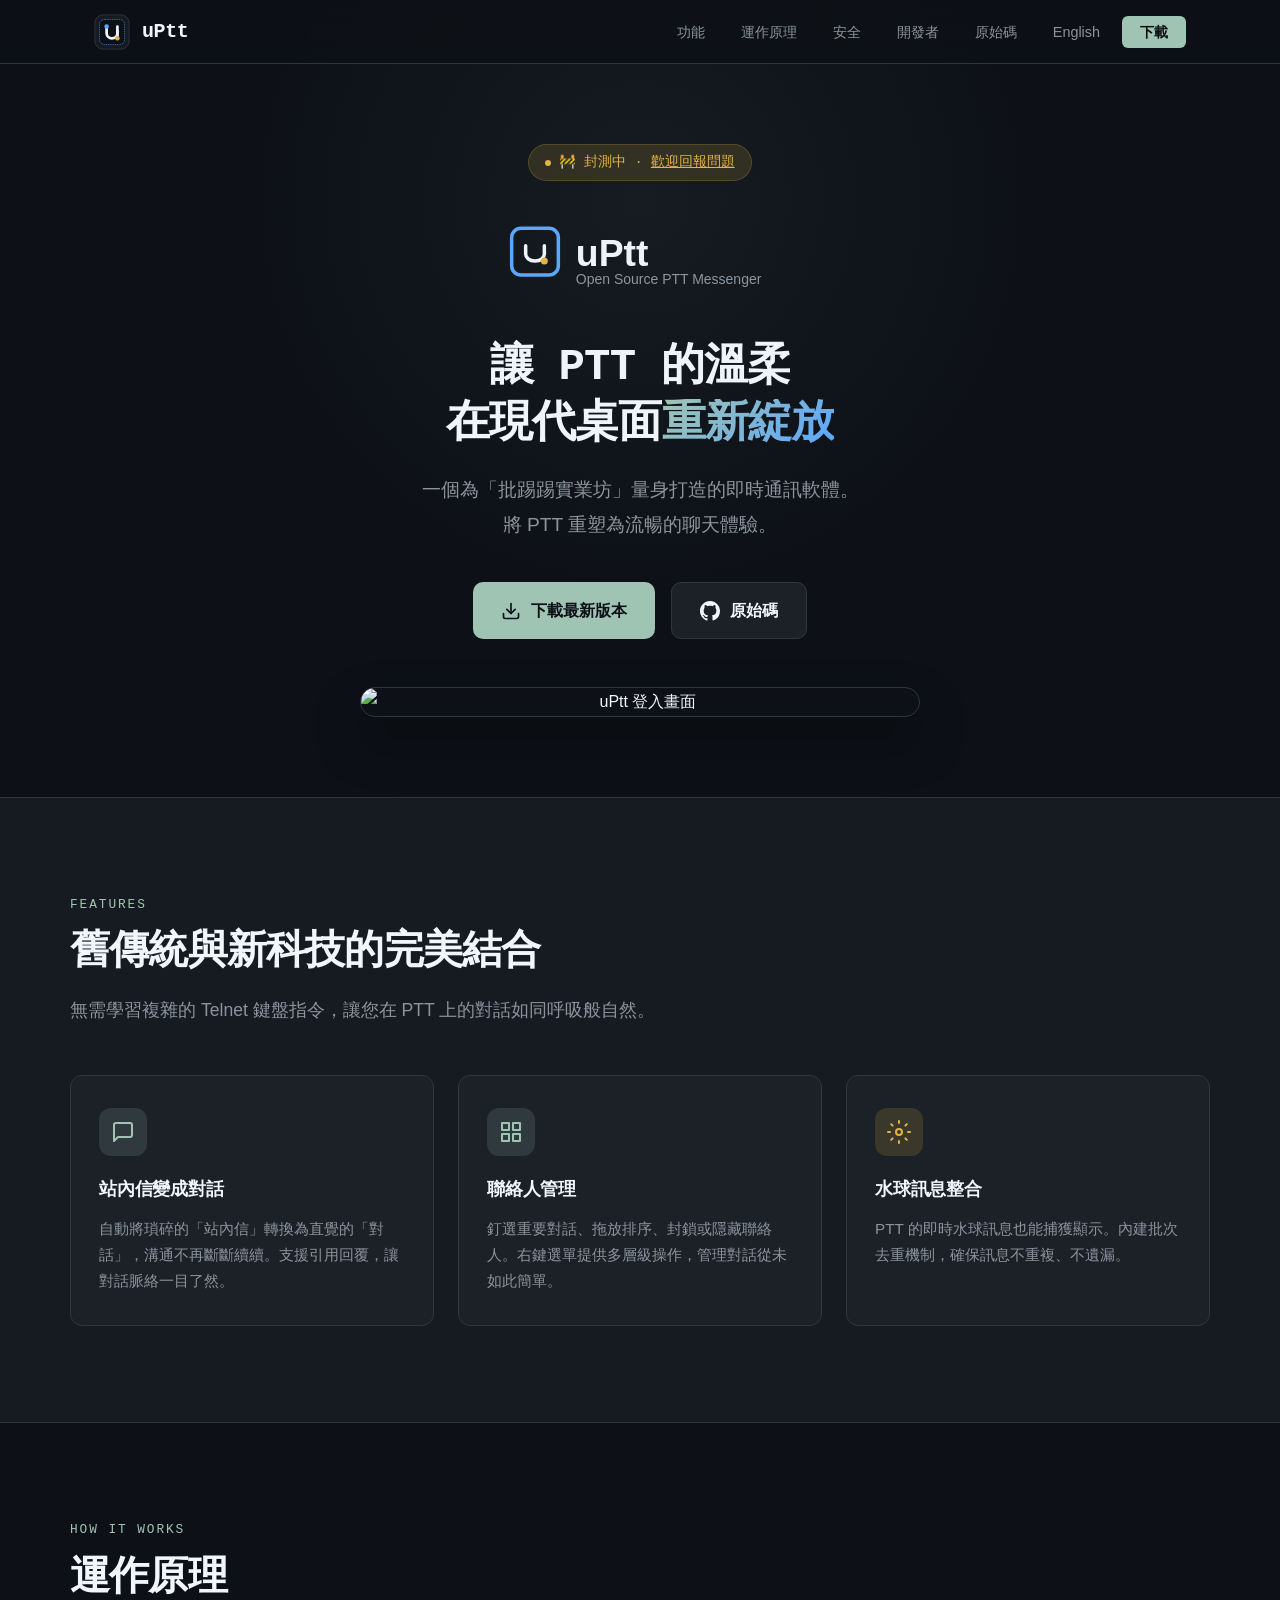
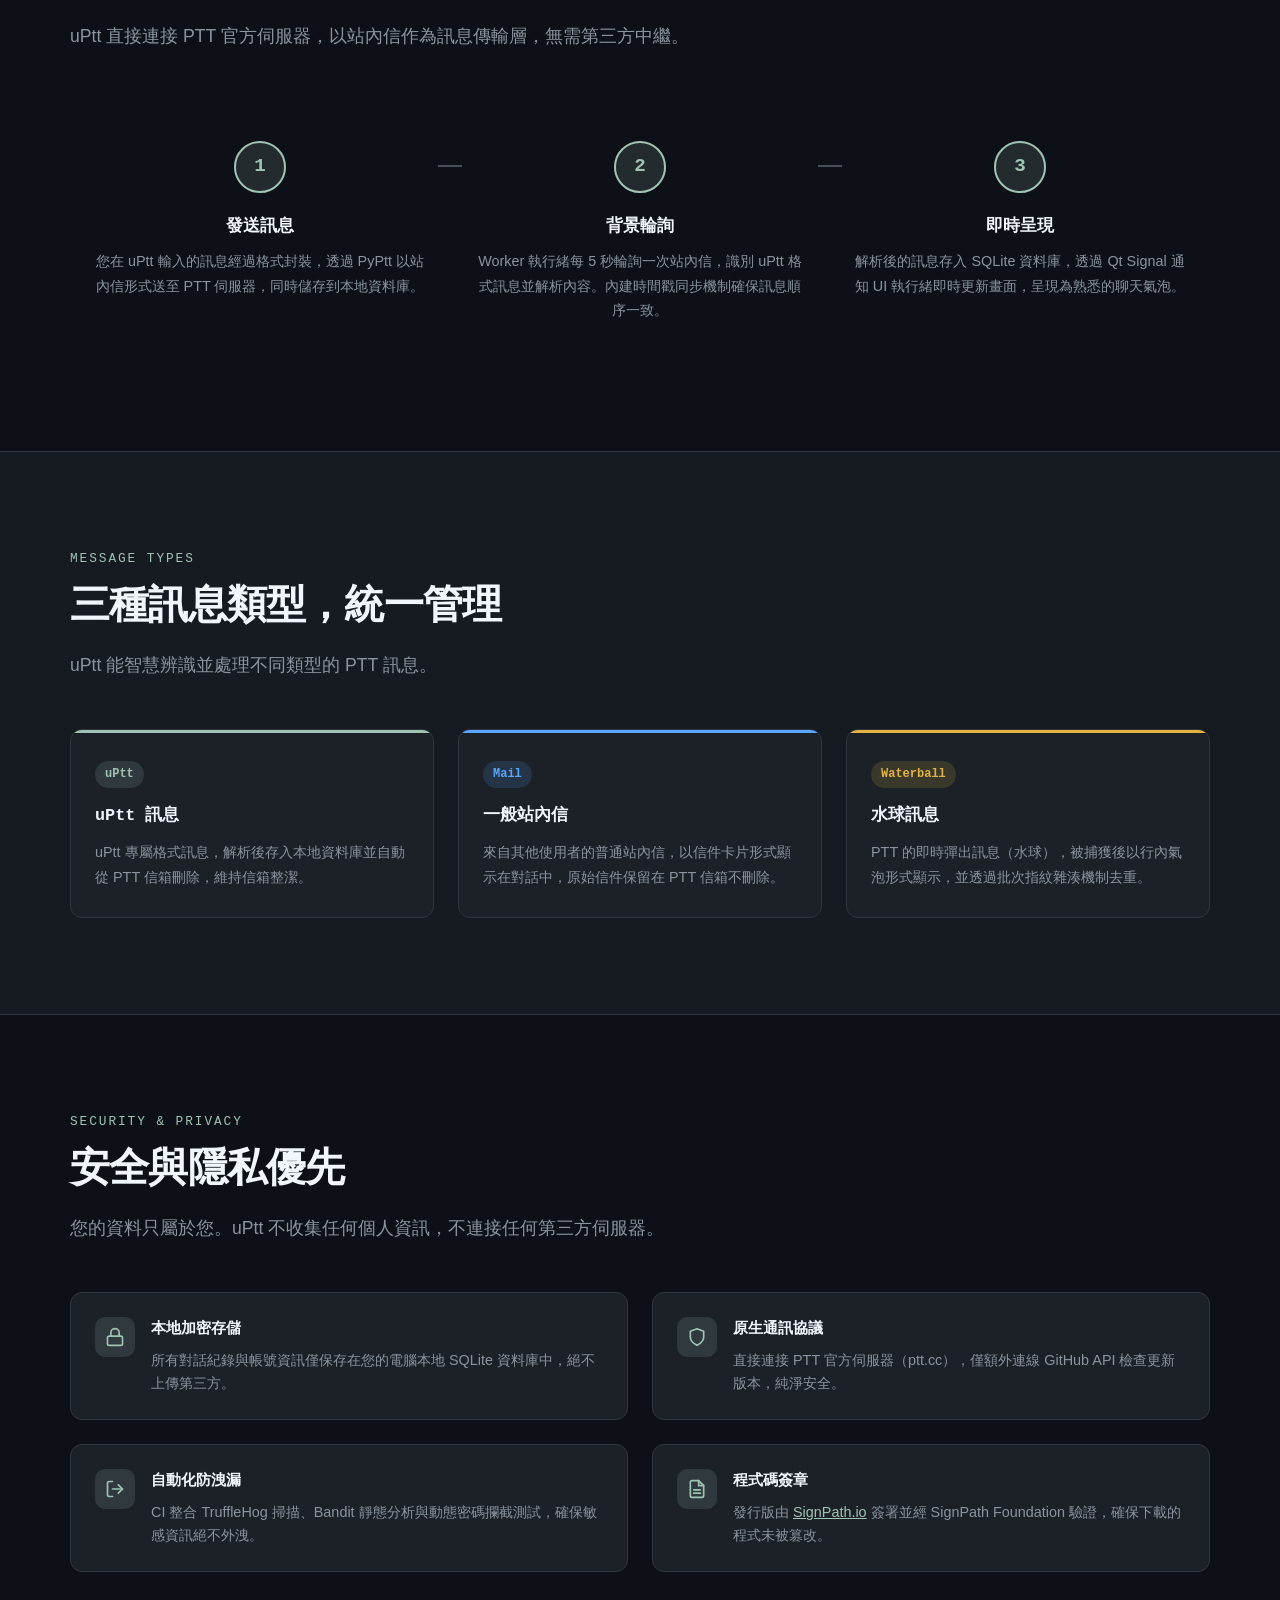
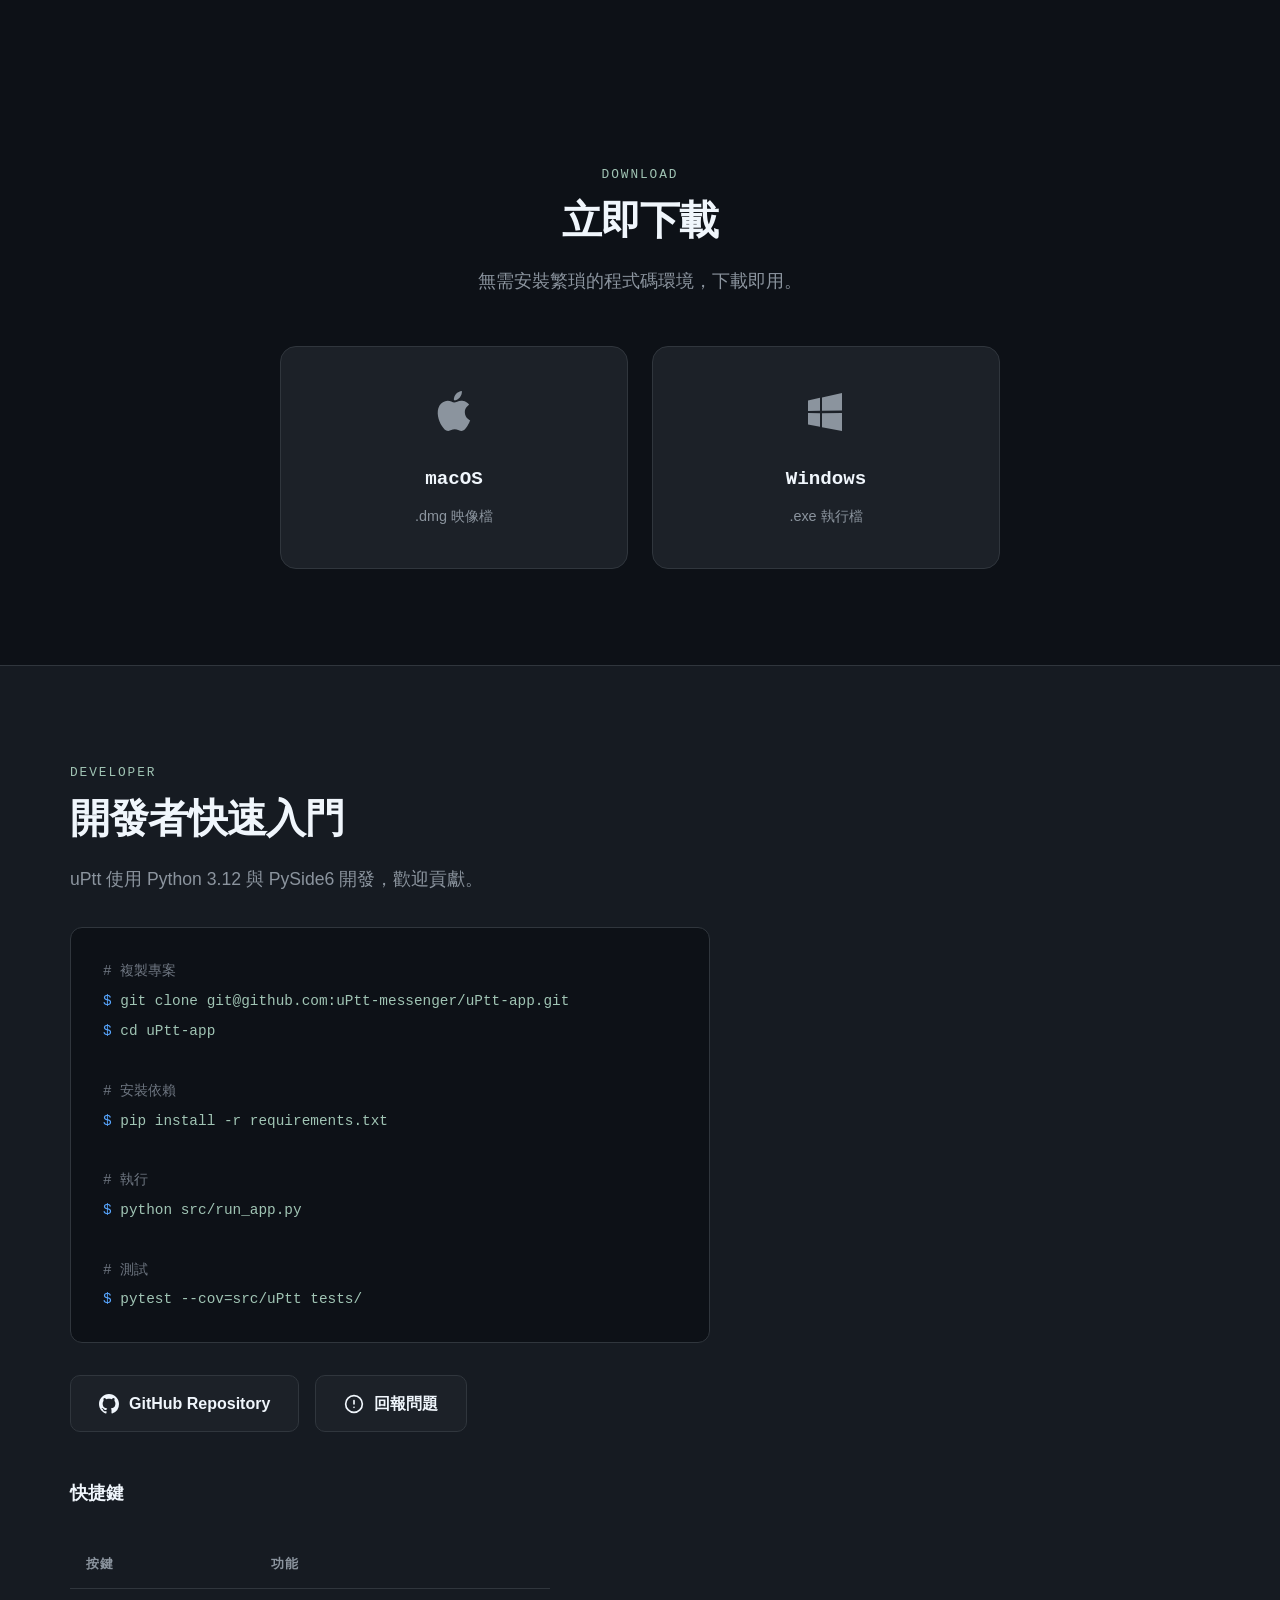
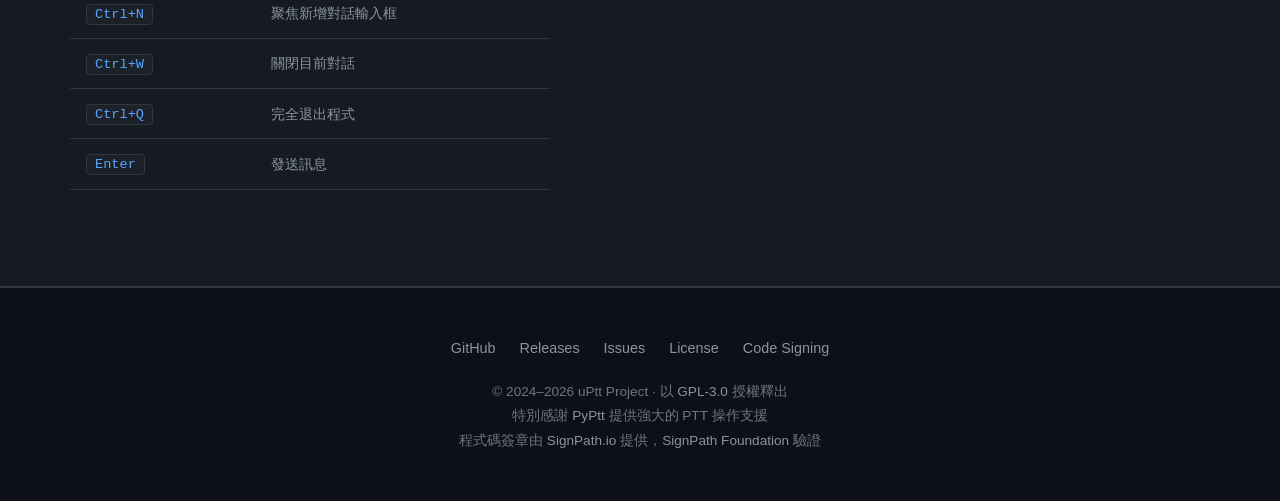
==== commit 01bb82bd: "feat: support online status, send msg status." ====
--- a/docs/index.html
+++ b/docs/index.html
@@ -42,7 +42,7 @@
             <li><a href="#how-it-works">運作原理</a></li>
             <li><a href="#security">安全</a></li>
             <li><a href="#developer">開發者</a></li>
-            <li><a href="https://github.com/uPtt-messenger/uPtt-app" target="_blank" rel="noopener">GitHub</a></li>
+            <li><a href="https://github.com/uPtt-messenger/uPtt-app" target="_blank" rel="noopener">原始碼</a></li>
             <li><a href="en.html">English</a></li>
             <li><a href="#download" class="btn-nav">下載</a></li>
         </ul>
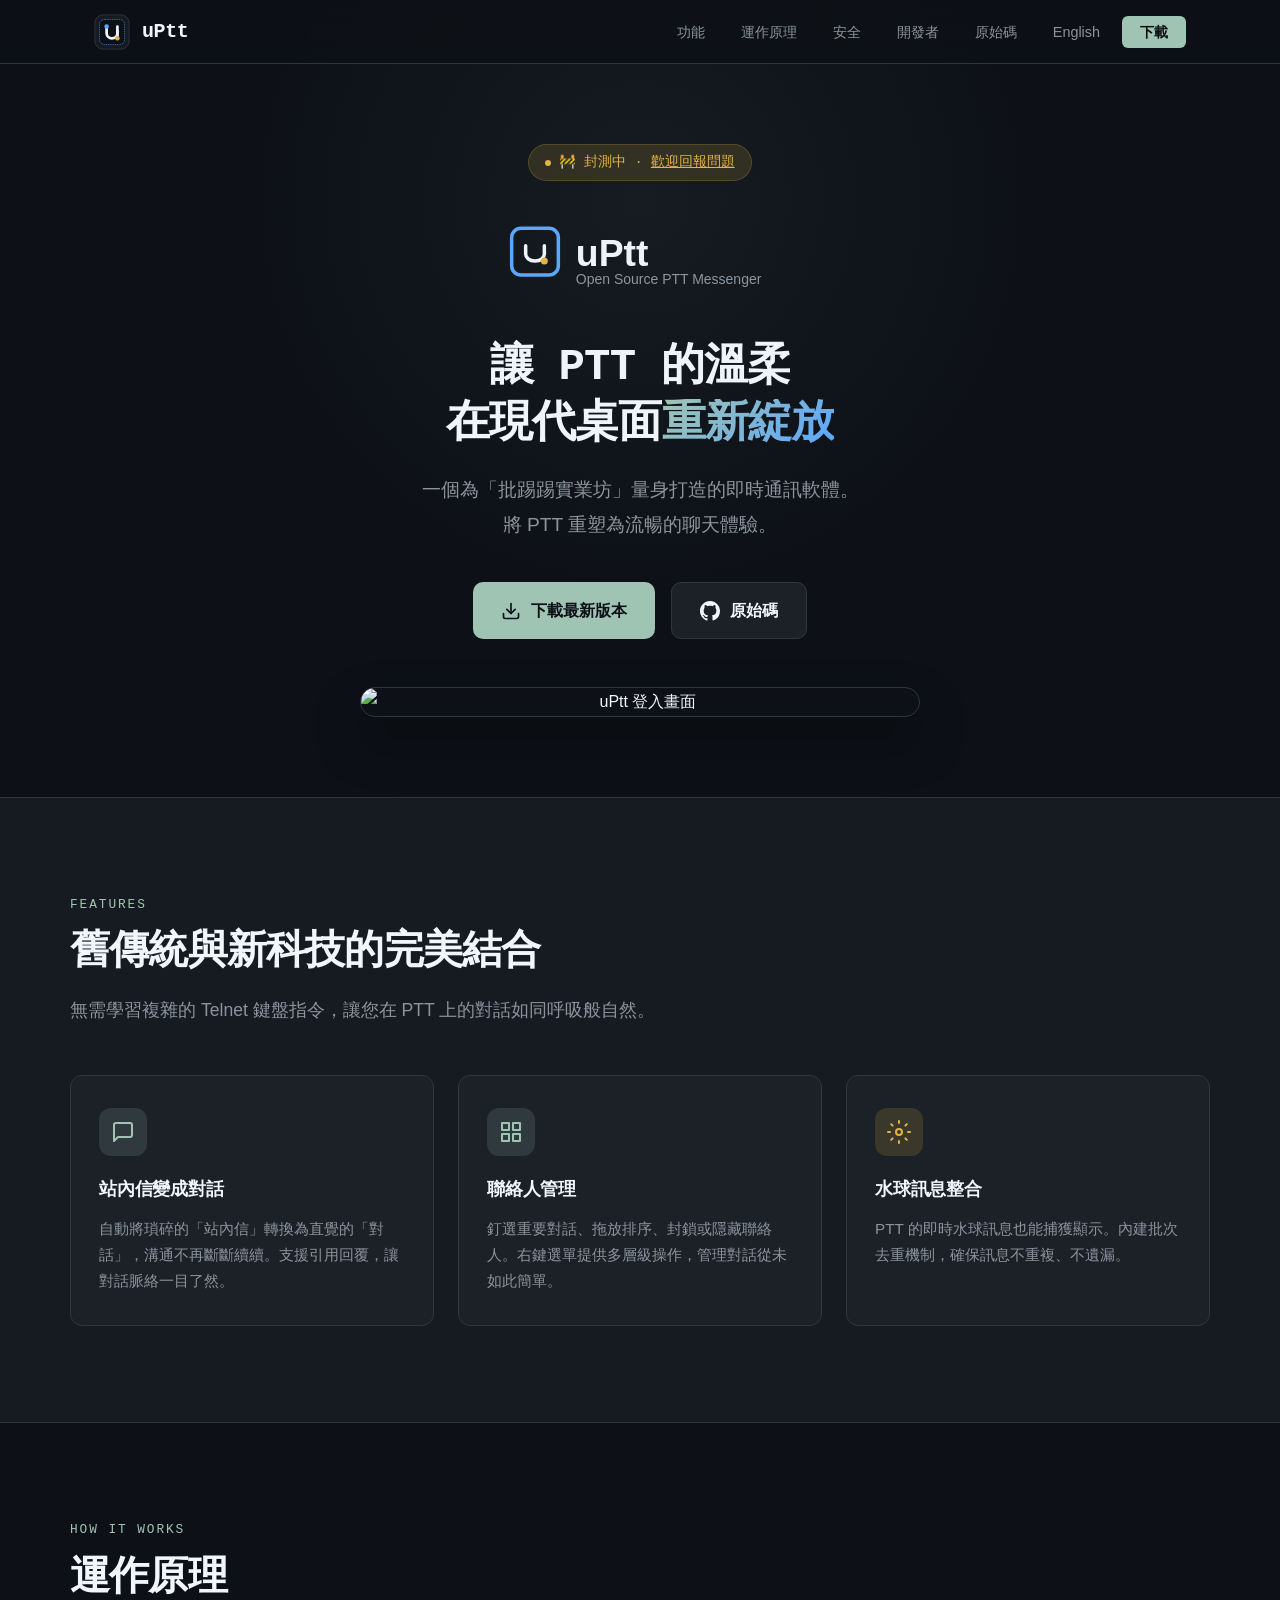
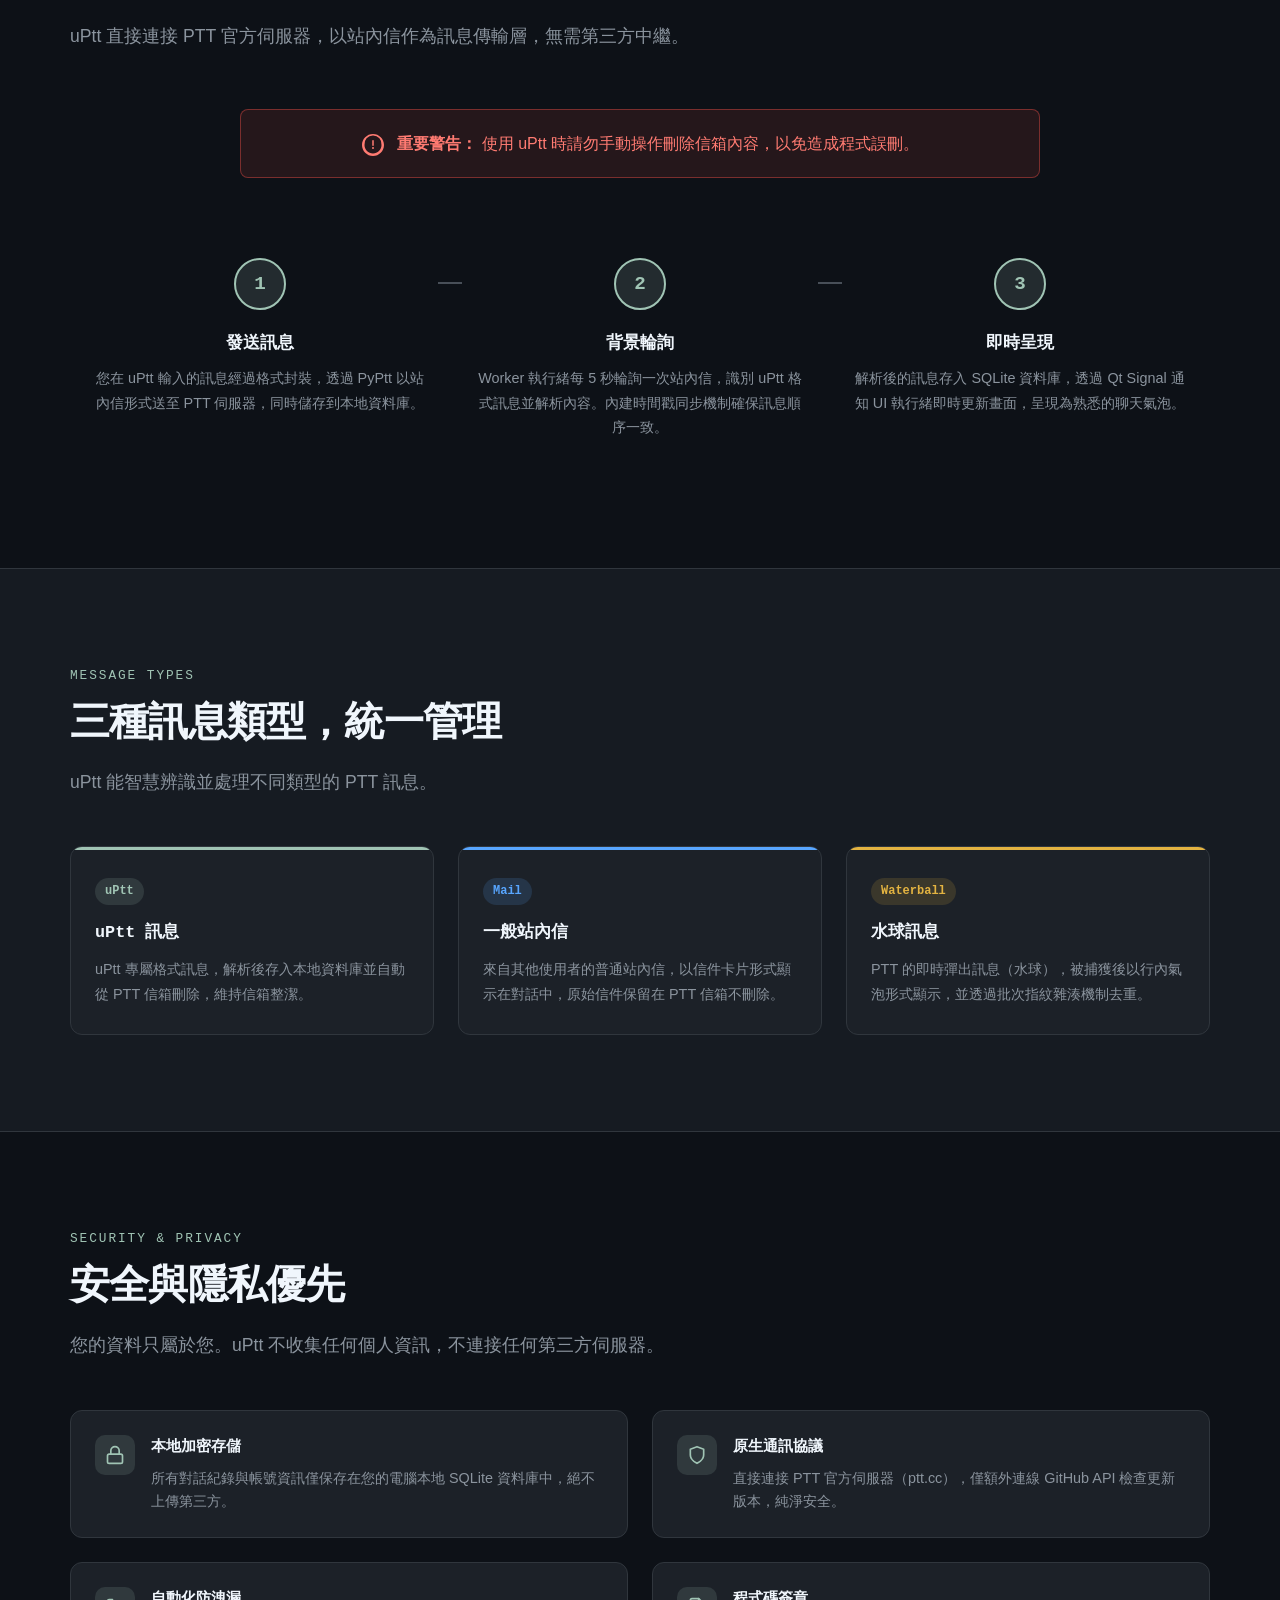
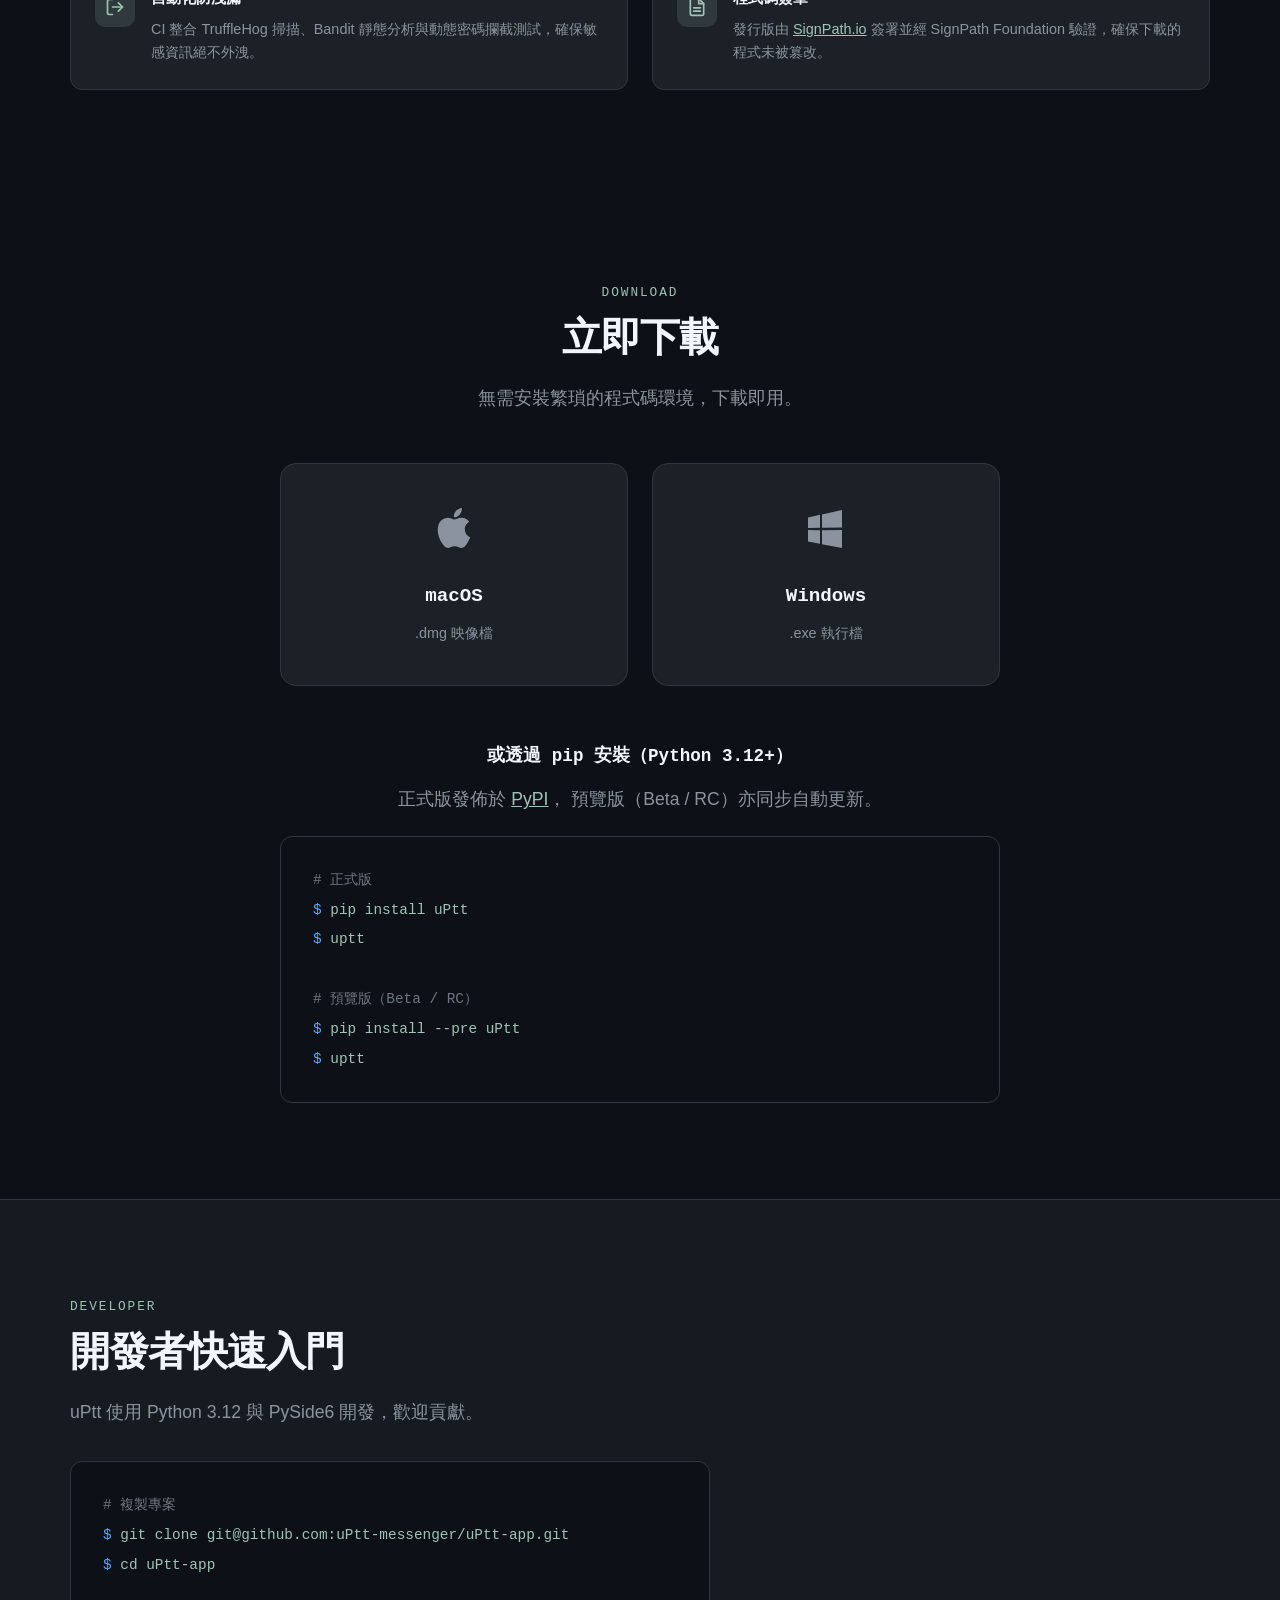
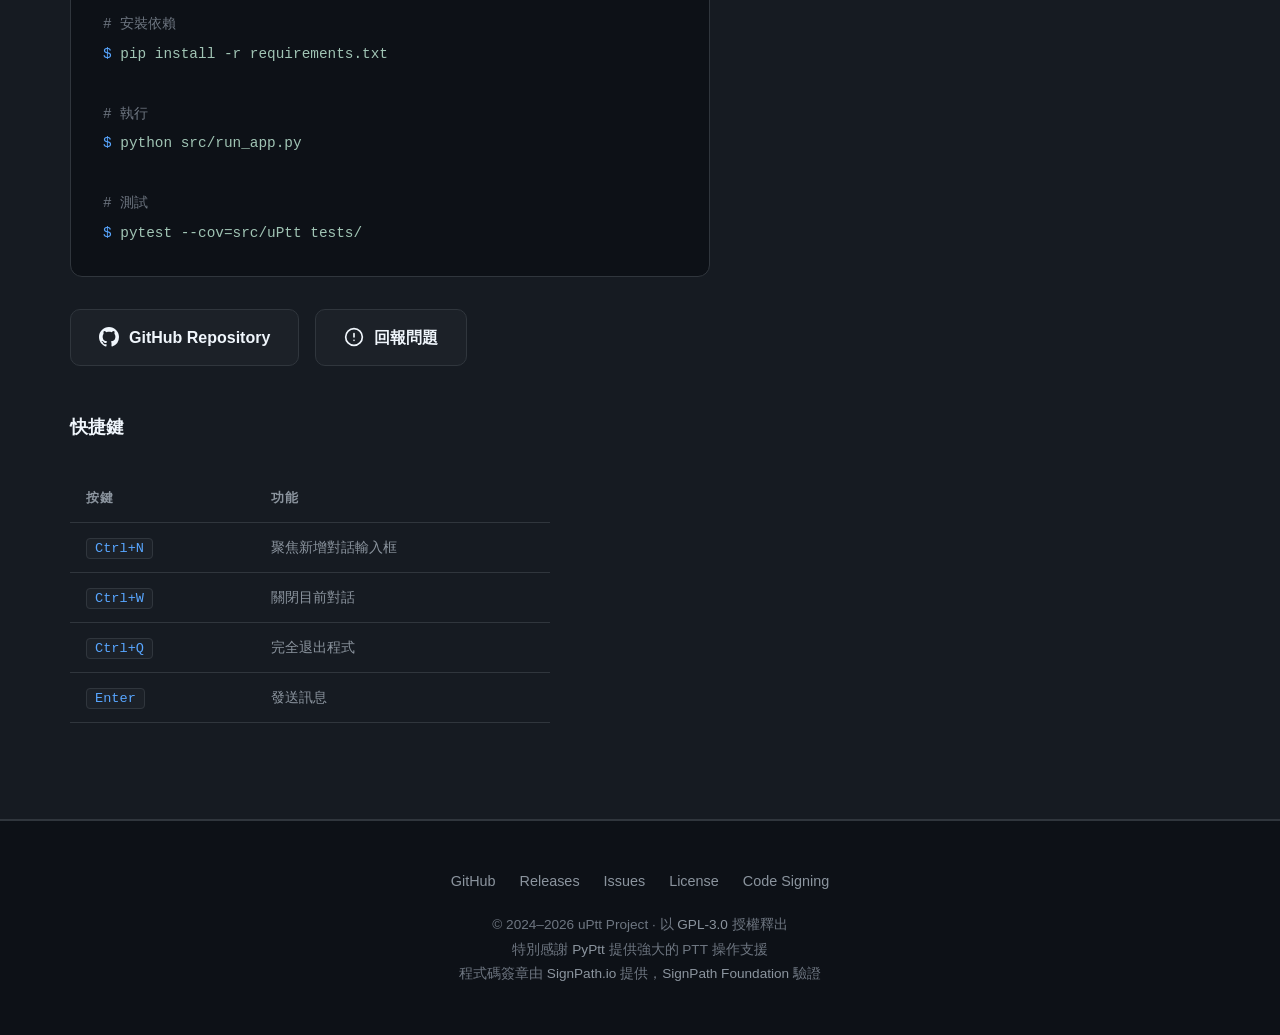
==== commit ed817126: "chore: add warning." ====
--- a/docs/index.html
+++ b/docs/index.html
@@ -3,11 +3,11 @@
 <head>
     <meta charset="UTF-8">
     <meta name="viewport" content="width=device-width, initial-scale=1.0">
-    <title>uPtt — 開源 PTT 即時通訊終端</title>
+    <title>uPtt — 開源 PTT 即時通訊軟體</title>
     <meta name="description" content="uPtt 是一款為批踢踢實業坊量身打造的現代化即時通訊桌面應用程式，將 PTT 站內信轉化為流暢的聊天體驗。">
     <meta name="keywords" content="uPtt, PTT, 批踢踢, 即時通訊, 站內信, BBS, 開源, open source, messenger">
-    <meta property="og:title" content="uPtt — 開源 PTT 即時通訊終端">
-    <meta property="og:description" content="讓 PTT 的溫柔，在現代桌面重新綻放。一個為批踢踢量身打造的現代化即時通訊終端。">
+    <meta property="og:title" content="uPtt — 開源 PTT 即時通訊軟體">
+    <meta property="og:description" content="讓 PTT 的溫柔，在現代桌面重新綻放。一個為批踢踢量身打造的現代化即時通訊軟體。">
     <meta property="og:type" content="website">
     <meta property="og:image" content="https://raw.githubusercontent.com/uPtt-messenger/uPtt-app/main/src/uPtt/ui/assets/logo_icon.svg">
     <link rel="icon" type="image/svg+xml" href="data:image/svg+xml,%3Csvg width='80' height='80' viewBox='0 0 80 80' fill='none' xmlns='http://www.w3.org/2000/svg'%3E%3Crect x='2' y='2' width='76' height='76' rx='18' fill='%23161B22' stroke='%2330363D' stroke-width='2'/%3E%3Crect x='12' y='12' width='56' height='56' rx='12' fill='%230D1117' stroke='%2358A6FF' stroke-width='1.5' stroke-dasharray='2 2'/%3E%3Cpath d='M28 28V42C28 48.6274 33.3726 54 40 54C46.6274 54 52 48.6274 52 42V28' stroke='%23F0F6FC' stroke-width='6' stroke-linecap='round'/%3E%3Cpath d='M52 38V54' stroke='%23F0F6FC' stroke-width='6' stroke-linecap='round'/%3E%3Ccircle cx='28' cy='28' r='5' fill='%2358A6FF'/%3E%3Ccircle cx='52' cy='54' r='5' fill='%23E3B341'/%3E%3C/svg%3E">
@@ -126,6 +126,12 @@
         <div class="section-label">How It Works</div>
         <h2 class="section-title">運作原理</h2>
         <p class="section-desc">uPtt 直接連接 PTT 官方伺服器，以站內信作為訊息傳輸層，無需第三方中繼。</p>
+        
+        <div class="alert alert-danger fade-in" style="max-width: 800px; margin: 0 auto 40px; padding: 20px; background: rgba(248, 81, 73, 0.1); border: 1px solid rgba(248, 81, 73, 0.4); border-radius: 8px; color: #ff7b72; text-align: center;">
+            <svg viewBox="0 0 24 24" width="24" height="24" fill="currentColor" style="vertical-align: middle; margin-right: 8px;"><path d="M12 7a.75.75 0 0 1 .75.75v4.5a.75.75 0 0 1-1.5 0v-4.5A.75.75 0 0 1 12 7Zm0 9a1 1 0 1 1 0-2 1 1 0 0 1 0 2Z"></path><path d="M1 12C1 5.925 5.925 1 12 1s11 4.925 11 11-4.925 11-11 11S1 18.075 1 12Zm11-9.5A8.5 8.5 0 0 0 3.5 12c0 4.694 3.806 8.5 8.5 8.5s8.5-3.806 8.5-8.5A8.5 8.5 0 0 0 12 2.5Z"></path></svg>
+            <strong>重要警告：</strong> 使用 uPtt 時請勿手動操作刪除信箱內容，以免造成程式誤刪。
+        </div>
+
         <div class="flow-diagram">
             <div class="flow-step fade-in">
                 <div class="flow-number">1</div>
@@ -236,6 +242,23 @@
                 <h3>Windows</h3>
                 <p>.exe 執行檔</p>
             </a>
+        </div>
+
+        <h3 style="font-family: var(--font-mono); margin-top: 56px; margin-bottom: 12px; font-size: 1.1rem;">或透過 pip 安裝（Python 3.12+）</h3>
+        <p class="section-desc" style="margin: 0 auto 20px;">
+            正式版發佈於 <a href="https://pypi.org/project/uPtt/" target="_blank" rel="noopener" style="color: var(--accent);">PyPI</a>，
+            預覽版（Beta / RC）亦同步自動更新。
+        </p>
+        <div class="code-block fade-in" style="max-width: 720px; margin: 0 auto; text-align: left;">
+            <code>
+                <span class="comment"># 正式版</span><br>
+                <span class="prompt">$ </span><span class="cmd">pip install uPtt</span><br>
+                <span class="prompt">$ </span><span class="cmd">uptt</span><br>
+                <br>
+                <span class="comment"># 預覽版（Beta / RC）</span><br>
+                <span class="prompt">$ </span><span class="cmd">pip install --pre uPtt</span><br>
+                <span class="prompt">$ </span><span class="cmd">uptt</span>
+            </code>
         </div>
     </div>
 </section>
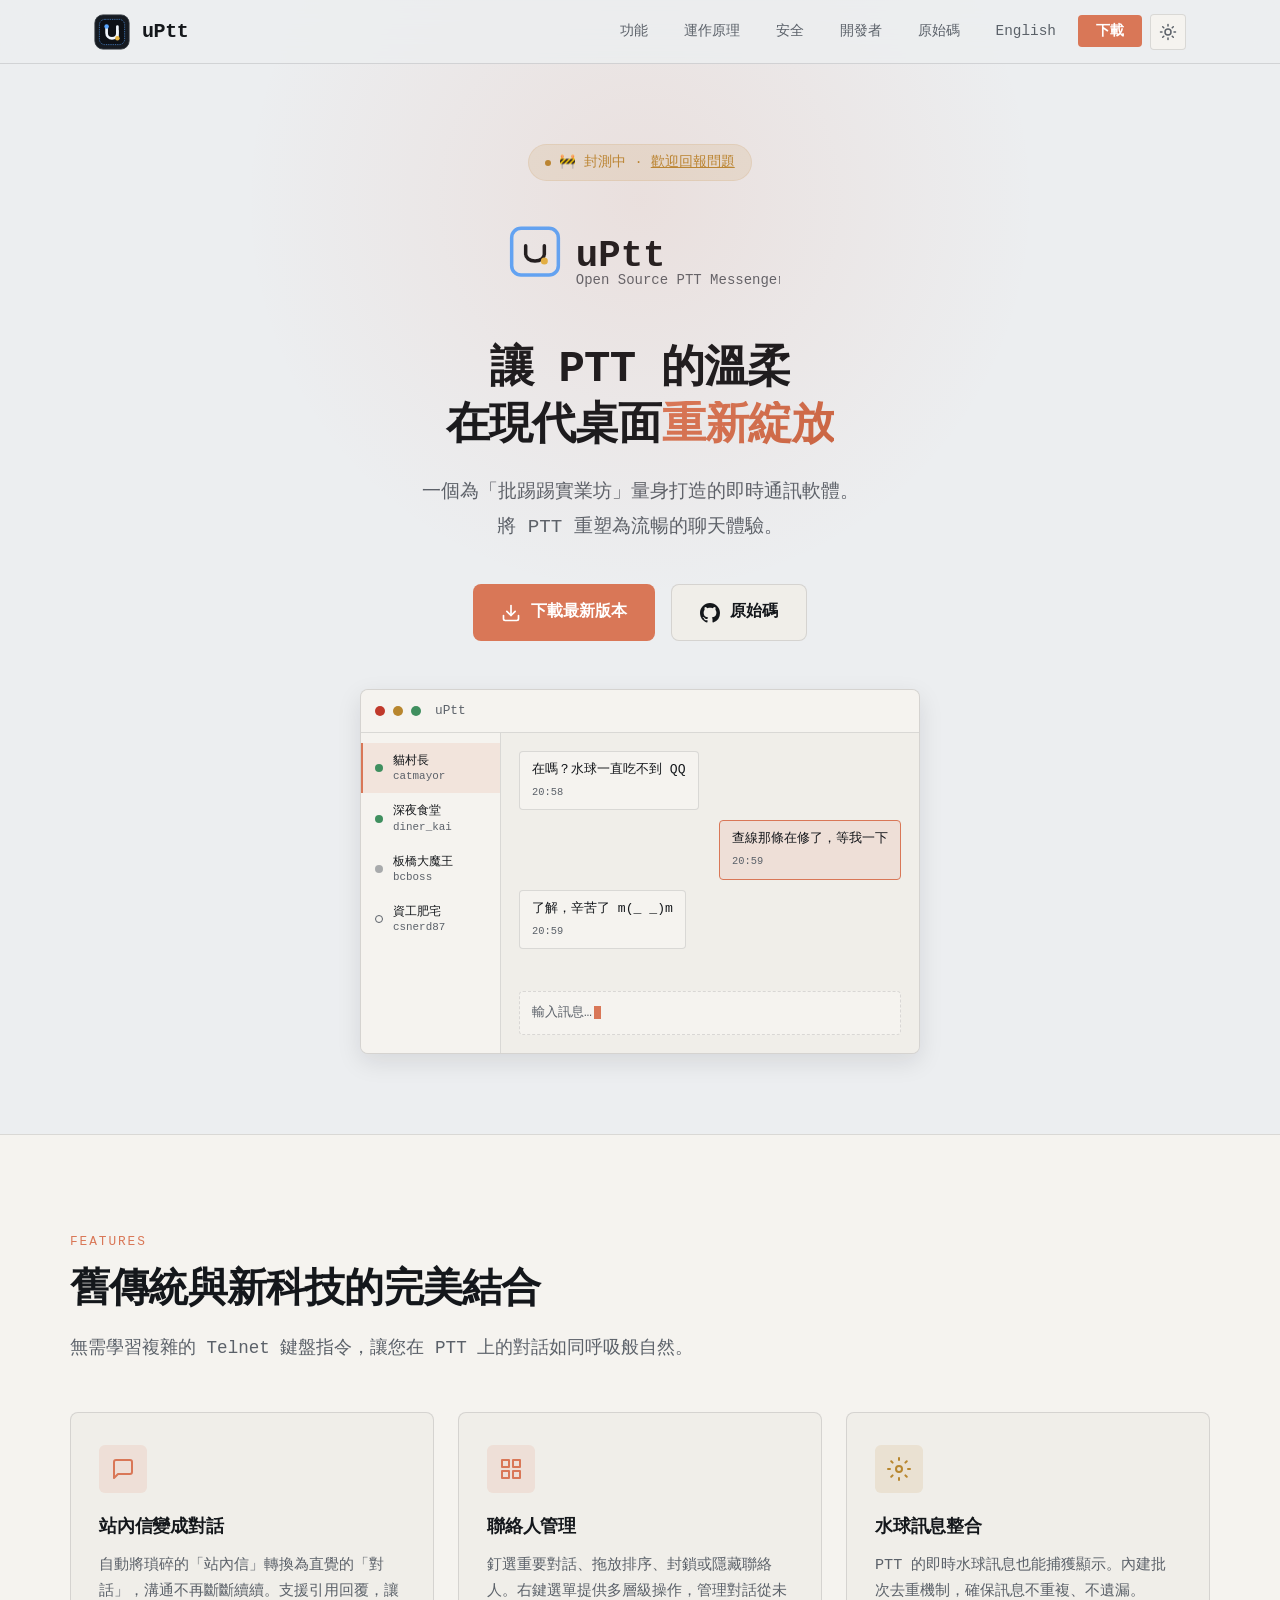
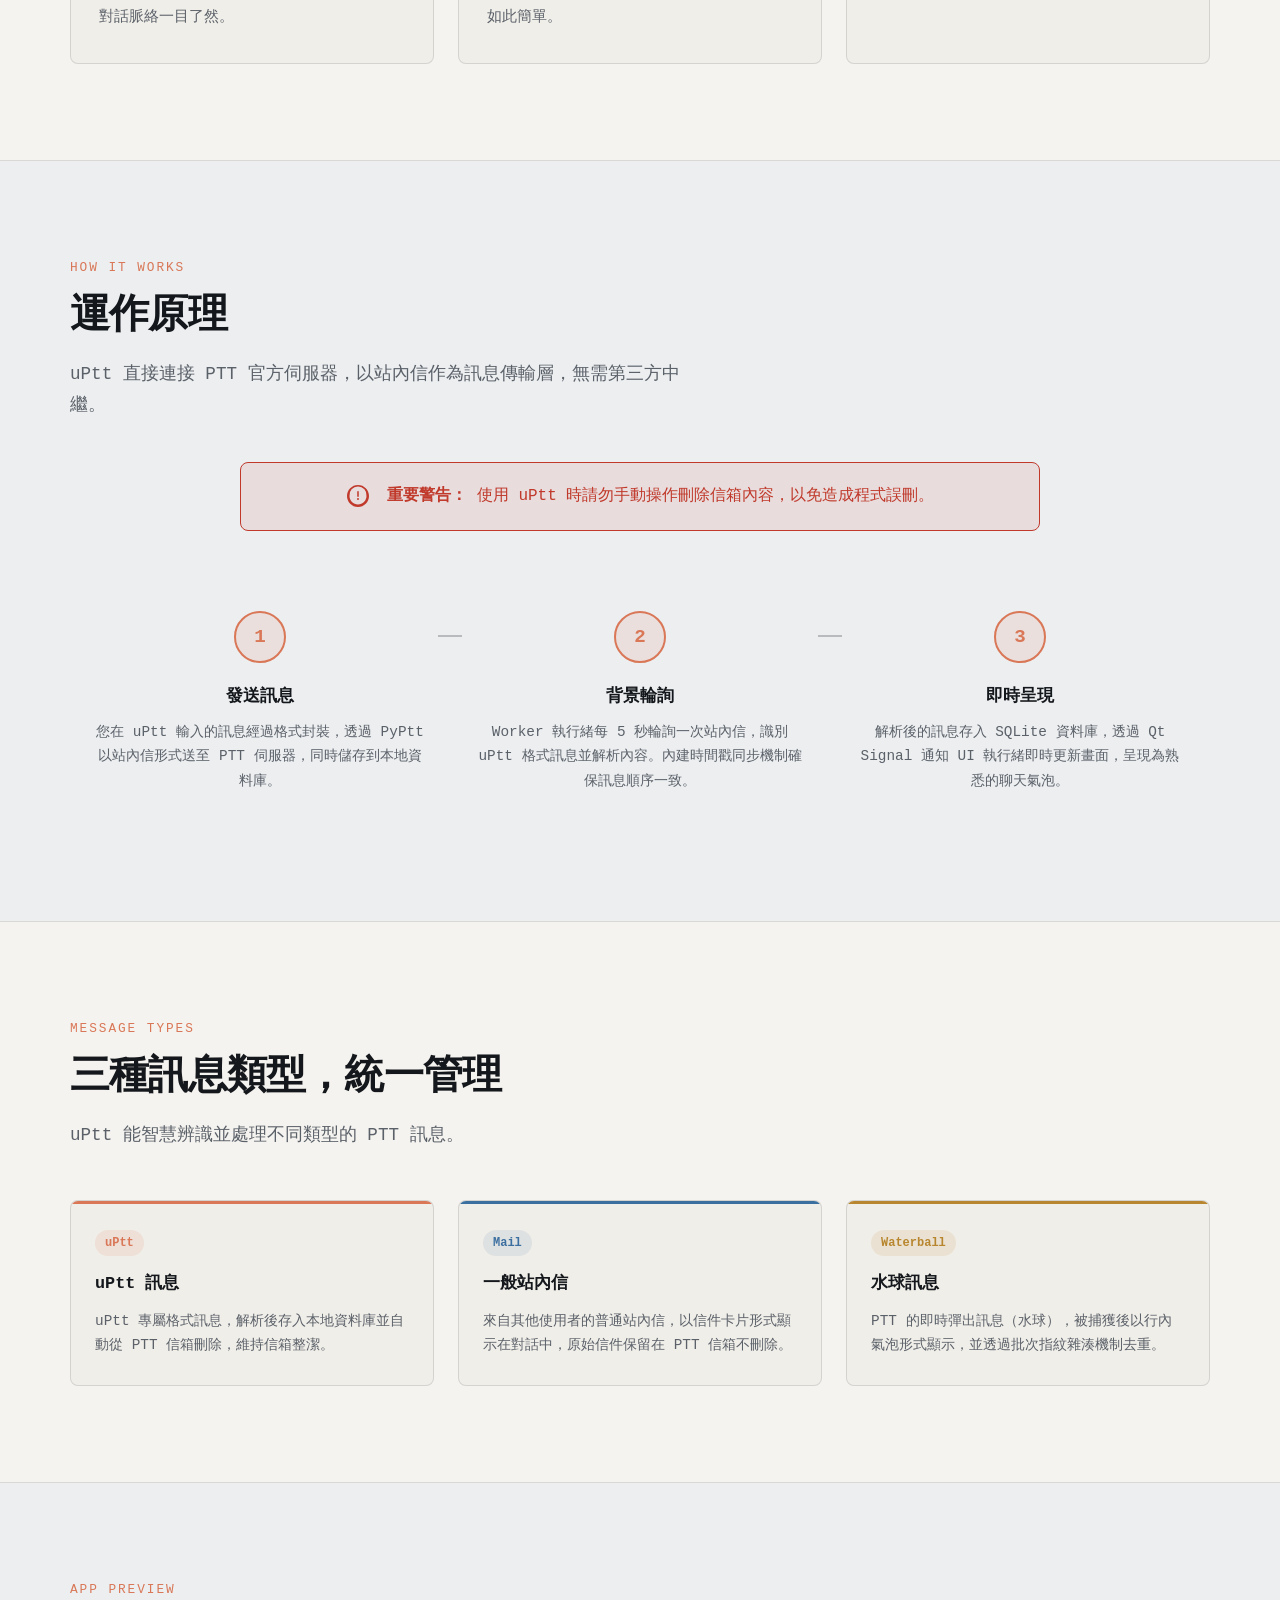
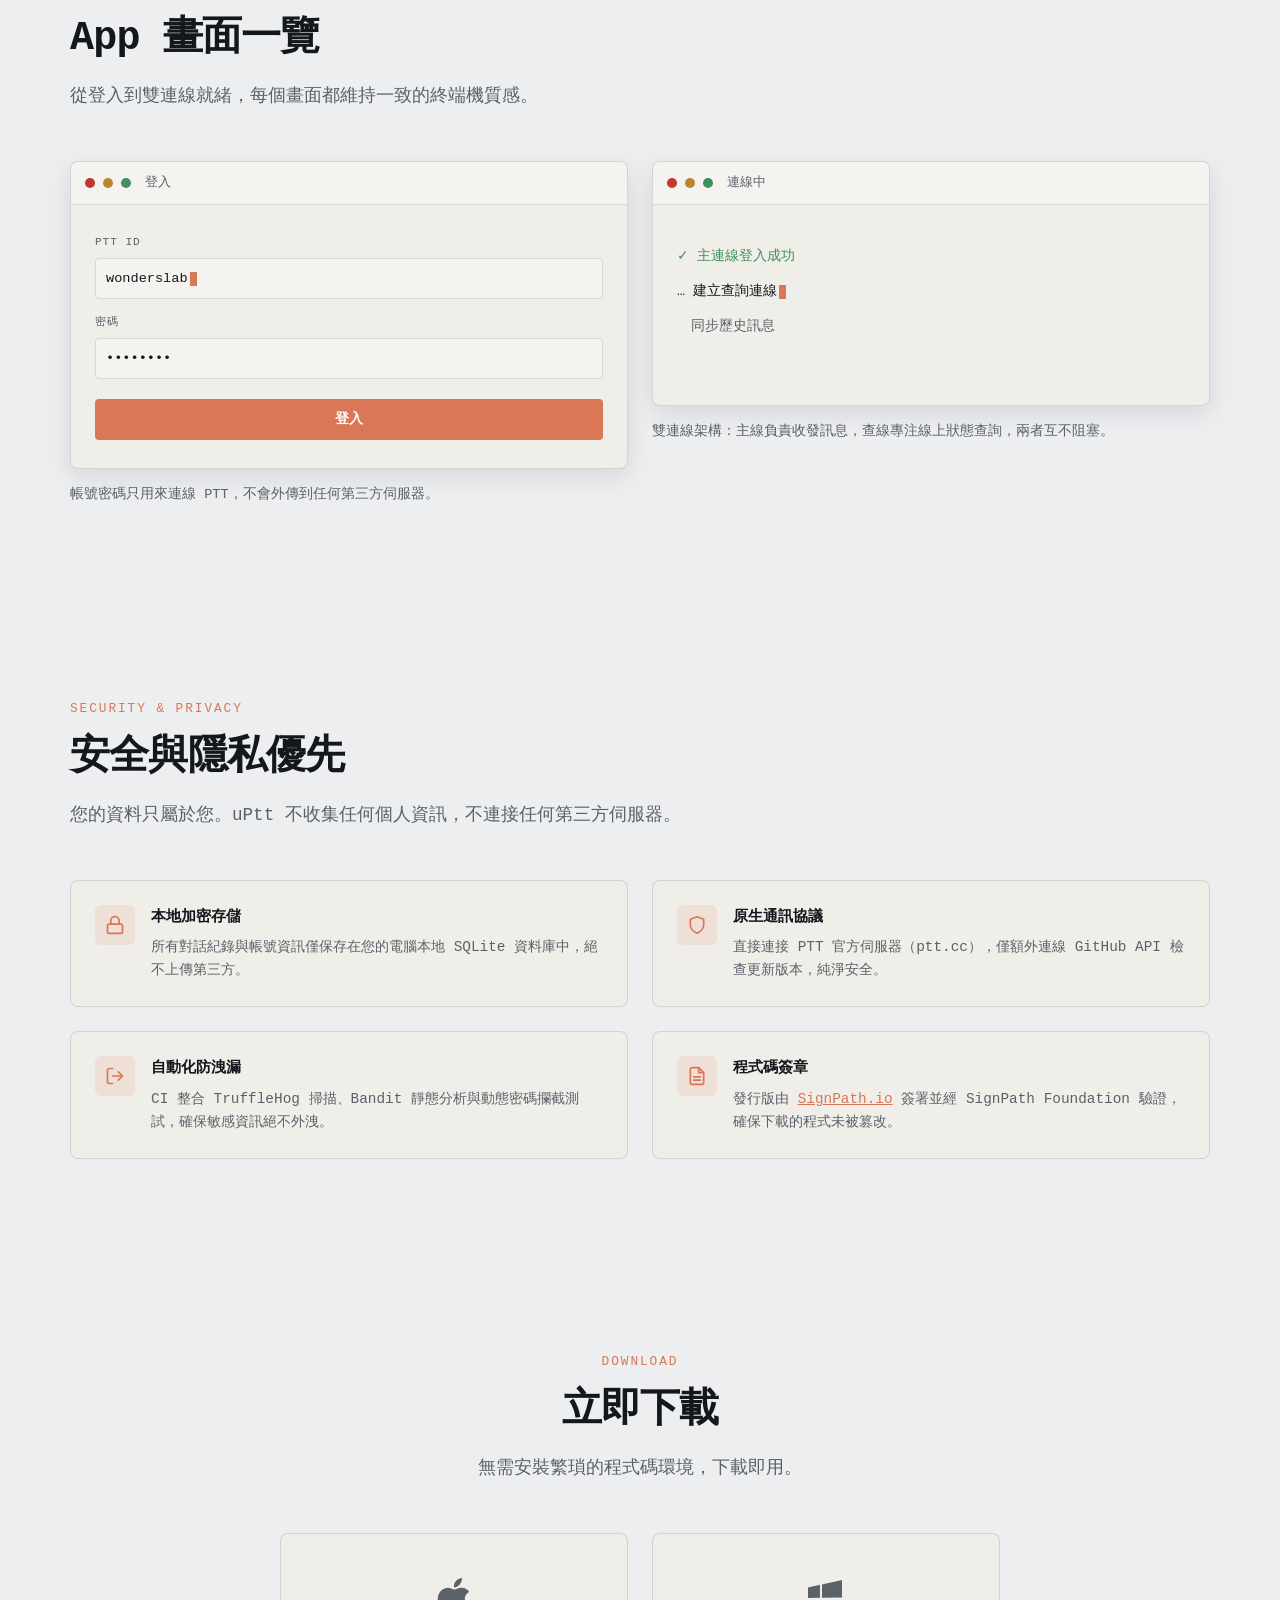
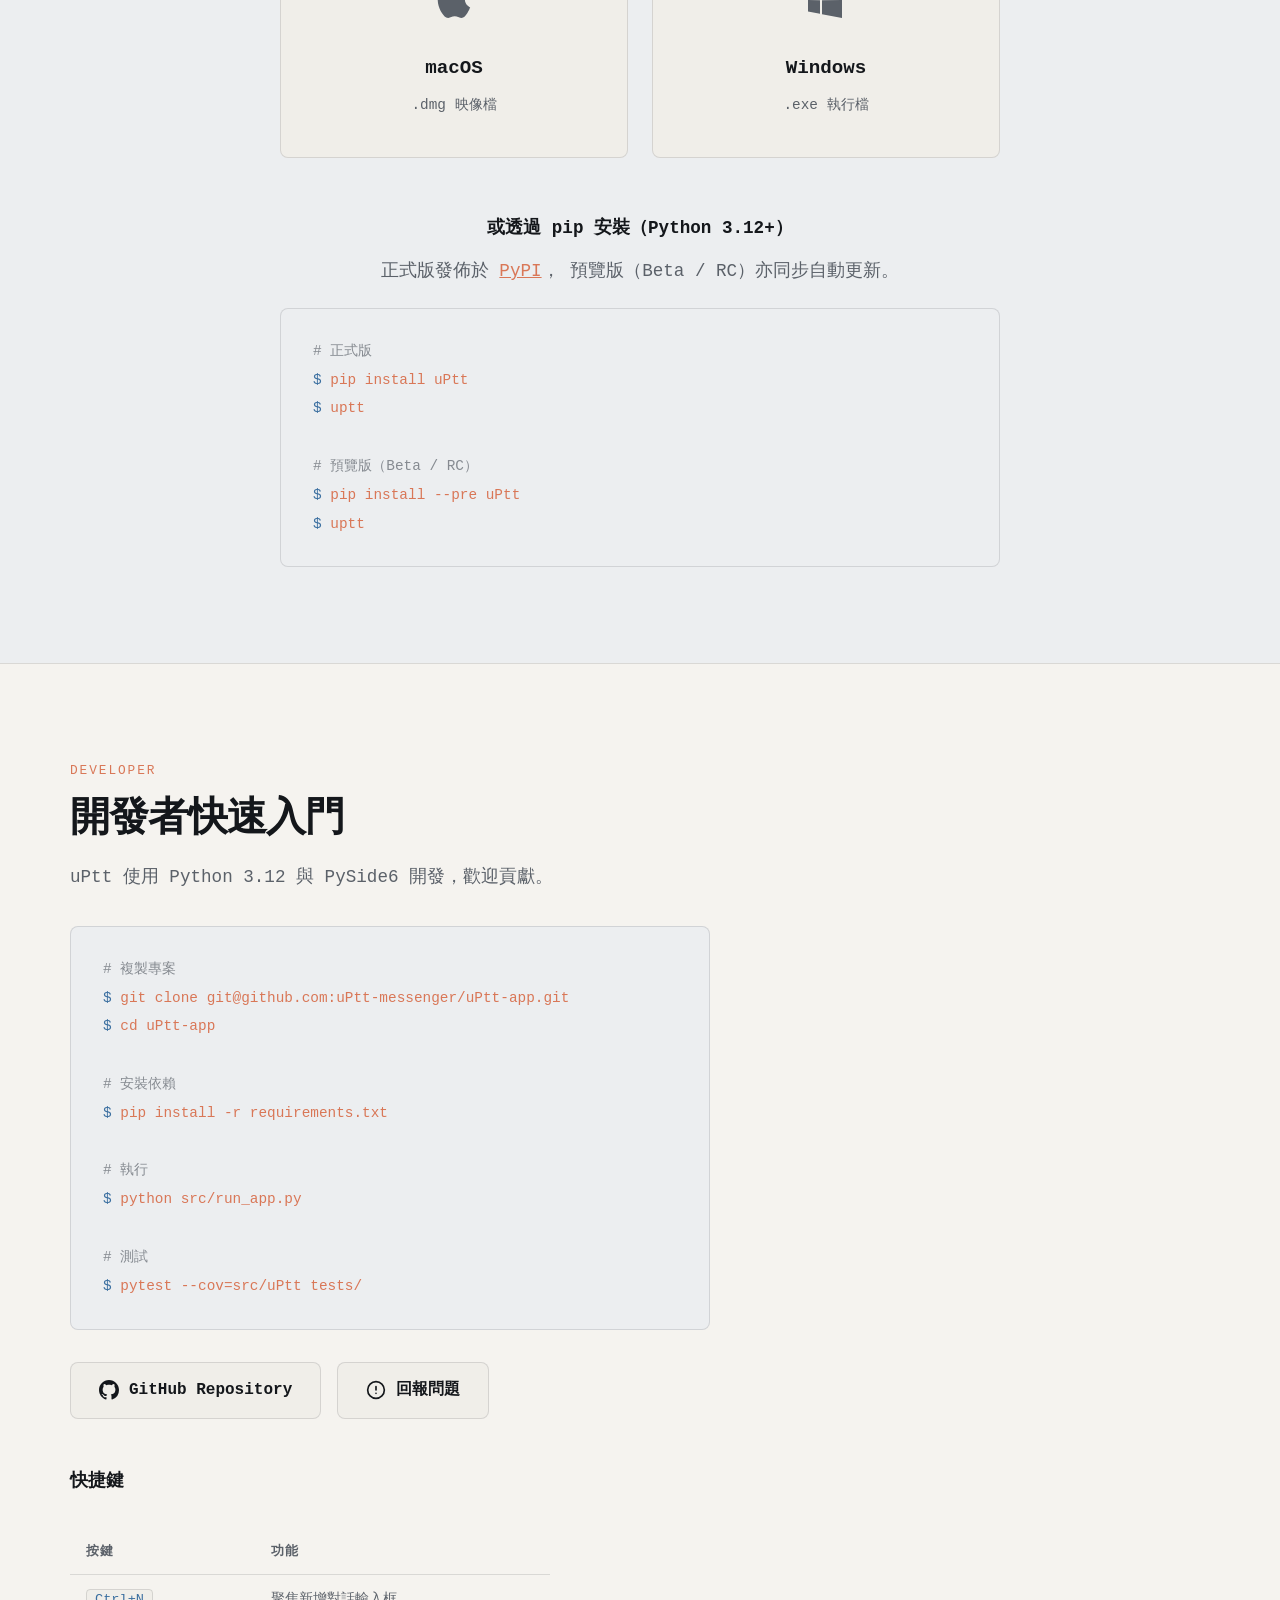
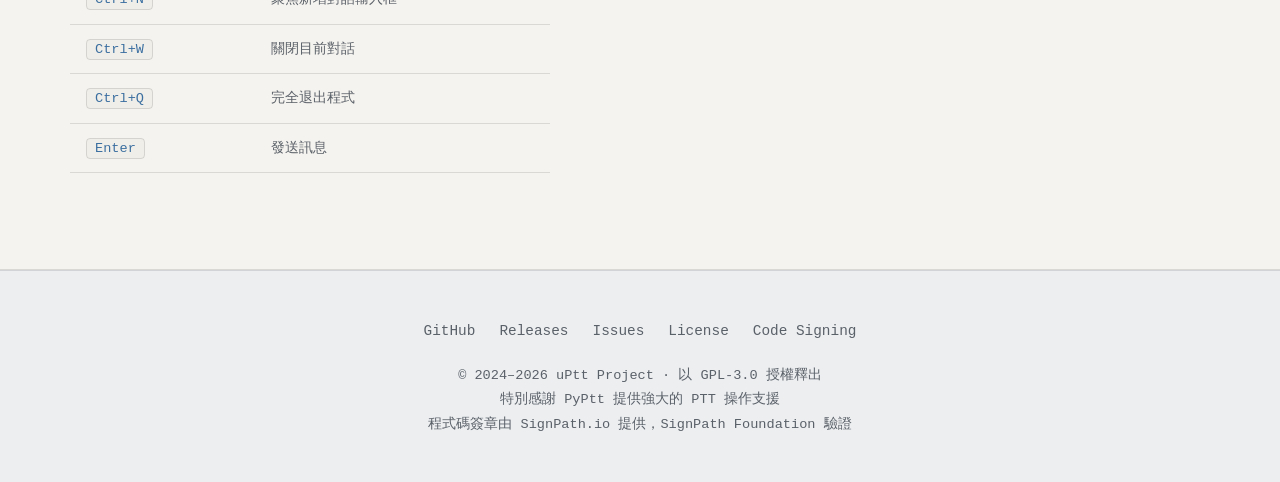
==== commit 35172cb3: "feat: redesign marketing site with light/dark themes and app mockups Rebuild the landing page in the" ====
--- a/docs/index.html
+++ b/docs/index.html
@@ -3,6 +3,18 @@
 <head>
     <meta charset="UTF-8">
     <meta name="viewport" content="width=device-width, initial-scale=1.0">
+    <script>
+        // Set the theme before first paint to avoid a flash of the wrong theme.
+        (function () {
+            try {
+                var stored = localStorage.getItem('uptt-theme');
+                var theme = (stored === 'light' || stored === 'dark')
+                    ? stored
+                    : (window.matchMedia && window.matchMedia('(prefers-color-scheme: dark)').matches ? 'dark' : 'light');
+                document.documentElement.setAttribute('data-theme', theme);
+            } catch (e) {}
+        })();
+    </script>
     <title>uPtt — 開源 PTT 即時通訊軟體</title>
     <meta name="description" content="uPtt 是一款為批踢踢實業坊量身打造的現代化即時通訊桌面應用程式，將 PTT 站內信轉化為流暢的聊天體驗。">
     <meta name="keywords" content="uPtt, PTT, 批踢踢, 即時通訊, 站內信, BBS, 開源, open source, messenger">
@@ -12,11 +24,6 @@
     <meta property="og:image" content="https://raw.githubusercontent.com/uPtt-messenger/uPtt-app/main/src/uPtt/ui/assets/logo_icon.svg">
     <link rel="icon" type="image/svg+xml" href="data:image/svg+xml,%3Csvg width='80' height='80' viewBox='0 0 80 80' fill='none' xmlns='http://www.w3.org/2000/svg'%3E%3Crect x='2' y='2' width='76' height='76' rx='18' fill='%23161B22' stroke='%2330363D' stroke-width='2'/%3E%3Crect x='12' y='12' width='56' height='56' rx='12' fill='%230D1117' stroke='%2358A6FF' stroke-width='1.5' stroke-dasharray='2 2'/%3E%3Cpath d='M28 28V42C28 48.6274 33.3726 54 40 54C46.6274 54 52 48.6274 52 42V28' stroke='%23F0F6FC' stroke-width='6' stroke-linecap='round'/%3E%3Cpath d='M52 38V54' stroke='%23F0F6FC' stroke-width='6' stroke-linecap='round'/%3E%3Ccircle cx='28' cy='28' r='5' fill='%2358A6FF'/%3E%3Ccircle cx='52' cy='54' r='5' fill='%23E3B341'/%3E%3C/svg%3E">
     <link rel="stylesheet" href="style.css">
-    <style>
-        :root {
-            --font-sans: -apple-system, BlinkMacSystemFont, "Segoe UI", "Noto Sans TC", "Microsoft JhengHei", Helvetica, Arial, sans-serif;
-        }
-    </style>
 </head>
 <body>
 
@@ -34,35 +41,41 @@
             </svg>
             <span>uPtt</span>
         </a>
-        <button class="nav-hamburger" aria-label="Toggle menu" onclick="document.querySelector('.nav-links').classList.toggle('open')">
-            <svg viewBox="0 0 24 24" fill="none" stroke="currentColor" stroke-width="2" stroke-linecap="round"><line x1="3" y1="6" x2="21" y2="6"/><line x1="3" y1="12" x2="21" y2="12"/><line x1="3" y1="18" x2="21" y2="18"/></svg>
-        </button>
-        <ul class="nav-links">
-            <li><a href="#features">功能</a></li>
-            <li><a href="#how-it-works">運作原理</a></li>
-            <li><a href="#security">安全</a></li>
-            <li><a href="#developer">開發者</a></li>
-            <li><a href="https://github.com/uPtt-messenger/uPtt-app" target="_blank" rel="noopener">原始碼</a></li>
-            <li><a href="en.html">English</a></li>
-            <li><a href="#download" class="btn-nav">下載</a></li>
-        </ul>
+        <div class="nav-right">
+            <ul class="nav-links">
+                <li><a href="#features">功能</a></li>
+                <li><a href="#how-it-works">運作原理</a></li>
+                <li><a href="#security">安全</a></li>
+                <li><a href="#developer">開發者</a></li>
+                <li><a href="https://github.com/uPtt-messenger/uPtt-app" target="_blank" rel="noopener">原始碼</a></li>
+                <li><a href="en.html">English</a></li>
+                <li><a href="#download" class="btn-nav">下載</a></li>
+            </ul>
+            <button class="theme-toggle" id="theme-toggle" type="button" aria-label="切換為深色主題" aria-pressed="false">
+                <svg class="theme-icon theme-icon-sun" viewBox="0 0 24 24" fill="none" stroke="currentColor" stroke-width="2" stroke-linecap="round" stroke-linejoin="round" aria-hidden="true"><circle cx="12" cy="12" r="4"/><path d="M12 2v2M12 20v2M4.93 4.93l1.41 1.41M17.66 17.66l1.41 1.41M2 12h2M20 12h2M4.93 19.07l1.41-1.41M17.66 6.34l1.41-1.41"/></svg>
+                <svg class="theme-icon theme-icon-moon" viewBox="0 0 24 24" fill="none" stroke="currentColor" stroke-width="2" stroke-linecap="round" stroke-linejoin="round" aria-hidden="true"><path d="M21 12.79A9 9 0 1 1 11.21 3 7 7 0 0 0 21 12.79z"/></svg>
+            </button>
+            <button class="nav-hamburger" aria-label="Toggle menu" onclick="document.querySelector('.nav-links').classList.toggle('open')">
+                <svg viewBox="0 0 24 24" fill="none" stroke="currentColor" stroke-width="2" stroke-linecap="round"><line x1="3" y1="6" x2="21" y2="6"/><line x1="3" y1="12" x2="21" y2="12"/><line x1="3" y1="18" x2="21" y2="18"/></svg>
+            </button>
+        </div>
     </div>
 </nav>
 
 <!-- Hero -->
 <section class="hero">
     <div class="container">
-        <div class="hero-badge" style="background: var(--accent-gold-dim); border-color: rgba(227, 179, 65, 0.2); color: var(--accent-gold);">
-            <span class="dot" style="background: var(--accent-gold);"></span>
-            🚧 封測中 &middot; <a href="https://github.com/uPtt-messenger/uPtt-app/issues" target="_blank" rel="noopener" style="color: var(--accent-gold); text-decoration: underline;">歡迎回報問題</a>
+        <div class="hero-badge">
+            <span class="dot"></span>
+            🚧 封測中 &middot; <a href="https://github.com/uPtt-messenger/uPtt-app/issues" target="_blank" rel="noopener">歡迎回報問題</a>
         </div>
         <div class="hero-logo">
             <svg width="240" height="80" viewBox="0 0 240 80" fill="none" xmlns="http://www.w3.org/2000/svg">
                 <rect x="10" y="20" width="40" height="40" rx="8" stroke="#58A6FF" stroke-width="3"/>
                 <path d="M22 35V42C22 45 25 48 30 48C35 48 38 45 38 42V35" stroke="#F0F6FC" stroke-width="3" stroke-linecap="round"/>
                 <circle cx="38" cy="48" r="3" fill="#E3B341"/>
-                <text x="65" y="52" fill="#F0F6FC" font-family="sans-serif" font-weight="bold" font-size="32">uPtt</text>
-                <text x="65" y="68" fill="#8B949E" font-family="sans-serif" font-size="12">Open Source PTT Messenger</text>
+                <text x="65" y="52" fill="#F0F6FC" font-family="ui-monospace, monospace" font-weight="bold" font-size="32">uPtt</text>
+                <text x="65" y="68" fill="#8B949E" font-family="ui-monospace, monospace" font-size="12">Open Source PTT Messenger</text>
             </svg>
         </div>
         <h1 class="hero-tagline">
@@ -83,7 +96,63 @@
             </a>
         </div>
         <div class="hero-preview fade-in">
-            <img src="https://i.meee.com.tw/0RXU0Vt.png" alt="uPtt 登入畫面" loading="lazy">
+            <div class="app-window" aria-hidden="true">
+                <div class="app-window-bar">
+                    <span class="win-dot win-dot-red"></span>
+                    <span class="win-dot win-dot-yellow"></span>
+                    <span class="win-dot win-dot-green"></span>
+                    <span class="app-window-title">uPtt</span>
+                </div>
+                <div class="app-window-body">
+                    <aside class="mock-contacts">
+                        <div class="mock-contact active">
+                            <span class="mock-online" data-status="online"></span>
+                            <div class="mock-contact-info">
+                                <span class="mock-contact-name">貓村長</span>
+                                <span class="mock-contact-id">catmayor</span>
+                            </div>
+                        </div>
+                        <div class="mock-contact">
+                            <span class="mock-online" data-status="online"></span>
+                            <div class="mock-contact-info">
+                                <span class="mock-contact-name">深夜食堂</span>
+                                <span class="mock-contact-id">diner_kai</span>
+                            </div>
+                        </div>
+                        <div class="mock-contact">
+                            <span class="mock-online" data-status="offline"></span>
+                            <div class="mock-contact-info">
+                                <span class="mock-contact-name">板橋大魔王</span>
+                                <span class="mock-contact-id">bcboss</span>
+                            </div>
+                        </div>
+                        <div class="mock-contact">
+                            <span class="mock-online" data-status="unknown"></span>
+                            <div class="mock-contact-info">
+                                <span class="mock-contact-name">資工肥宅</span>
+                                <span class="mock-contact-id">csnerd87</span>
+                            </div>
+                        </div>
+                    </aside>
+                    <section class="mock-chat">
+                        <div class="mock-bubble mock-bubble-in">
+                            <p>在嗎？水球一直吃不到 QQ</p>
+                            <span class="mock-time">20:58</span>
+                        </div>
+                        <div class="mock-bubble mock-bubble-out">
+                            <p>查線那條在修了，等我一下</p>
+                            <span class="mock-time">20:59</span>
+                        </div>
+                        <div class="mock-bubble mock-bubble-in">
+                            <p>了解，辛苦了 m(_ _)m</p>
+                            <span class="mock-time">20:59</span>
+                        </div>
+                        <div class="mock-input">
+                            <span>輸入訊息…</span><span class="mock-caret"></span>
+                        </div>
+                    </section>
+                </div>
+            </div>
         </div>
     </div>
 </section>
@@ -97,21 +166,21 @@
         <div class="features-grid">
             <div class="feature-card fade-in">
                 <div class="feature-icon green">
-                    <svg width="24" height="24" viewBox="0 0 24 24" fill="none" stroke="#A0C4B4" stroke-width="2" stroke-linecap="round" stroke-linejoin="round"><path d="M21 15a2 2 0 0 1-2 2H7l-4 4V5a2 2 0 0 1 2-2h14a2 2 0 0 1 2 2z"/></svg>
+                    <svg width="24" height="24" viewBox="0 0 24 24" fill="none" stroke="currentColor" stroke-width="2" stroke-linecap="round" stroke-linejoin="round"><path d="M21 15a2 2 0 0 1-2 2H7l-4 4V5a2 2 0 0 1 2-2h14a2 2 0 0 1 2 2z"/></svg>
                 </div>
                 <h3>站內信變成對話</h3>
                 <p>自動將瑣碎的「站內信」轉換為直覺的「對話」，溝通不再斷斷續續。支援引用回覆，讓對話脈絡一目了然。</p>
             </div>
             <div class="feature-card fade-in">
                 <div class="feature-icon green">
-                    <svg width="24" height="24" viewBox="0 0 24 24" fill="none" stroke="#A0C4B4" stroke-width="2" stroke-linecap="round" stroke-linejoin="round"><rect x="3" y="3" width="7" height="7"/><rect x="14" y="3" width="7" height="7"/><rect x="14" y="14" width="7" height="7"/><rect x="3" y="14" width="7" height="7"/></svg>
+                    <svg width="24" height="24" viewBox="0 0 24 24" fill="none" stroke="currentColor" stroke-width="2" stroke-linecap="round" stroke-linejoin="round"><rect x="3" y="3" width="7" height="7"/><rect x="14" y="3" width="7" height="7"/><rect x="14" y="14" width="7" height="7"/><rect x="3" y="14" width="7" height="7"/></svg>
                 </div>
                 <h3>聯絡人管理</h3>
                 <p>釘選重要對話、拖放排序、封鎖或隱藏聯絡人。右鍵選單提供多層級操作，管理對話從未如此簡單。</p>
             </div>
             <div class="feature-card fade-in">
                 <div class="feature-icon gold">
-                    <svg width="24" height="24" viewBox="0 0 24 24" fill="none" stroke="#E3B341" stroke-width="2" stroke-linecap="round" stroke-linejoin="round"><circle cx="12" cy="12" r="3"/><path d="M12 1v2M12 21v2M4.22 4.22l1.42 1.42M18.36 18.36l1.42 1.42M1 12h2M21 12h2M4.22 19.78l1.42-1.42M18.36 5.64l1.42-1.42"/></svg>
+                    <svg width="24" height="24" viewBox="0 0 24 24" fill="none" stroke="currentColor" stroke-width="2" stroke-linecap="round" stroke-linejoin="round"><circle cx="12" cy="12" r="3"/><path d="M12 1v2M12 21v2M4.22 4.22l1.42 1.42M18.36 18.36l1.42 1.42M1 12h2M21 12h2M4.22 19.78l1.42-1.42M18.36 5.64l1.42-1.42"/></svg>
                 </div>
                 <h3>水球訊息整合</h3>
                 <p>PTT 的即時水球訊息也能捕獲顯示。內建批次去重機制，確保訊息不重複、不遺漏。</p>
@@ -127,8 +196,8 @@
         <h2 class="section-title">運作原理</h2>
         <p class="section-desc">uPtt 直接連接 PTT 官方伺服器，以站內信作為訊息傳輸層，無需第三方中繼。</p>
         
-        <div class="alert alert-danger fade-in" style="max-width: 800px; margin: 0 auto 40px; padding: 20px; background: rgba(248, 81, 73, 0.1); border: 1px solid rgba(248, 81, 73, 0.4); border-radius: 8px; color: #ff7b72; text-align: center;">
-            <svg viewBox="0 0 24 24" width="24" height="24" fill="currentColor" style="vertical-align: middle; margin-right: 8px;"><path d="M12 7a.75.75 0 0 1 .75.75v4.5a.75.75 0 0 1-1.5 0v-4.5A.75.75 0 0 1 12 7Zm0 9a1 1 0 1 1 0-2 1 1 0 0 1 0 2Z"></path><path d="M1 12C1 5.925 5.925 1 12 1s11 4.925 11 11-4.925 11-11 11S1 18.075 1 12Zm11-9.5A8.5 8.5 0 0 0 3.5 12c0 4.694 3.806 8.5 8.5 8.5s8.5-3.806 8.5-8.5A8.5 8.5 0 0 0 12 2.5Z"></path></svg>
+        <div class="alert alert-danger fade-in">
+            <svg viewBox="0 0 24 24" width="24" height="24" fill="currentColor"><path d="M12 7a.75.75 0 0 1 .75.75v4.5a.75.75 0 0 1-1.5 0v-4.5A.75.75 0 0 1 12 7Zm0 9a1 1 0 1 1 0-2 1 1 0 0 1 0 2Z"></path><path d="M1 12C1 5.925 5.925 1 12 1s11 4.925 11 11-4.925 11-11 11S1 18.075 1 12Zm11-9.5A8.5 8.5 0 0 0 3.5 12c0 4.694 3.806 8.5 8.5 8.5s8.5-3.806 8.5-8.5A8.5 8.5 0 0 0 12 2.5Z"></path></svg>
             <strong>重要警告：</strong> 使用 uPtt 時請勿手動操作刪除信箱內容，以免造成程式誤刪。
         </div>
 
@@ -178,6 +247,55 @@
     </div>
 </section>
 
+<!-- App Showcase -->
+<section class="showcase" id="showcase">
+    <div class="container">
+        <div class="section-label">App Preview</div>
+        <h2 class="section-title">App 畫面一覽</h2>
+        <p class="section-desc">從登入到雙連線就緒，每個畫面都維持一致的終端機質感。</p>
+        <div class="showcase-grid">
+            <div class="showcase-card fade-in">
+                <div class="app-window" aria-hidden="true">
+                    <div class="app-window-bar">
+                        <span class="win-dot win-dot-red"></span>
+                        <span class="win-dot win-dot-yellow"></span>
+                        <span class="win-dot win-dot-green"></span>
+                        <span class="app-window-title">登入</span>
+                    </div>
+                    <div class="app-window-body app-window-body-solo">
+                        <div class="mock-login">
+                            <label>PTT ID</label>
+                            <div class="mock-field">wonderslab<span class="mock-caret"></span></div>
+                            <label>密碼</label>
+                            <div class="mock-field">••••••••</div>
+                            <div class="mock-btn">登入</div>
+                        </div>
+                    </div>
+                </div>
+                <p class="showcase-caption">帳號密碼只用來連線 PTT，不會外傳到任何第三方伺服器。</p>
+            </div>
+            <div class="showcase-card fade-in">
+                <div class="app-window" aria-hidden="true">
+                    <div class="app-window-bar">
+                        <span class="win-dot win-dot-red"></span>
+                        <span class="win-dot win-dot-yellow"></span>
+                        <span class="win-dot win-dot-green"></span>
+                        <span class="app-window-title">連線中</span>
+                    </div>
+                    <div class="app-window-body app-window-body-solo">
+                        <div class="mock-onboarding">
+                            <p class="mock-step done">✓ 主連線登入成功</p>
+                            <p class="mock-step active">… 建立查詢連線<span class="mock-caret"></span></p>
+                            <p class="mock-step">　同步歷史訊息</p>
+                        </div>
+                    </div>
+                </div>
+                <p class="showcase-caption">雙連線架構：主線負責收發訊息，查線專注線上狀態查詢，兩者互不阻塞。</p>
+            </div>
+        </div>
+    </div>
+</section>
+
 <!-- Security -->
 <section class="security" id="security">
     <div class="container">
@@ -187,7 +305,7 @@
         <div class="security-grid">
             <div class="security-item fade-in">
                 <div class="security-icon">
-                    <svg width="20" height="20" viewBox="0 0 24 24" fill="none" stroke="#A0C4B4" stroke-width="2" stroke-linecap="round" stroke-linejoin="round"><rect x="3" y="11" width="18" height="11" rx="2" ry="2"/><path d="M7 11V7a5 5 0 0 1 10 0v4"/></svg>
+                    <svg width="20" height="20" viewBox="0 0 24 24" fill="none" stroke="currentColor" stroke-width="2" stroke-linecap="round" stroke-linejoin="round"><rect x="3" y="11" width="18" height="11" rx="2" ry="2"/><path d="M7 11V7a5 5 0 0 1 10 0v4"/></svg>
                 </div>
                 <div>
                     <h4>本地加密存儲</h4>
@@ -196,7 +314,7 @@
             </div>
             <div class="security-item fade-in">
                 <div class="security-icon">
-                    <svg width="20" height="20" viewBox="0 0 24 24" fill="none" stroke="#A0C4B4" stroke-width="2" stroke-linecap="round" stroke-linejoin="round"><path d="M12 22s8-4 8-10V5l-8-3-8 3v7c0 6 8 10 8 10z"/></svg>
+                    <svg width="20" height="20" viewBox="0 0 24 24" fill="none" stroke="currentColor" stroke-width="2" stroke-linecap="round" stroke-linejoin="round"><path d="M12 22s8-4 8-10V5l-8-3-8 3v7c0 6 8 10 8 10z"/></svg>
                 </div>
                 <div>
                     <h4>原生通訊協議</h4>
@@ -205,7 +323,7 @@
             </div>
             <div class="security-item fade-in">
                 <div class="security-icon">
-                    <svg width="20" height="20" viewBox="0 0 24 24" fill="none" stroke="#A0C4B4" stroke-width="2" stroke-linecap="round" stroke-linejoin="round"><path d="M9 21H5a2 2 0 0 1-2-2V5a2 2 0 0 1 2-2h4"/><polyline points="16 17 21 12 16 7"/><line x1="21" y1="12" x2="9" y2="12"/></svg>
+                    <svg width="20" height="20" viewBox="0 0 24 24" fill="none" stroke="currentColor" stroke-width="2" stroke-linecap="round" stroke-linejoin="round"><path d="M9 21H5a2 2 0 0 1-2-2V5a2 2 0 0 1 2-2h4"/><polyline points="16 17 21 12 16 7"/><line x1="21" y1="12" x2="9" y2="12"/></svg>
                 </div>
                 <div>
                     <h4>自動化防洩漏</h4>
@@ -214,7 +332,7 @@
             </div>
             <div class="security-item fade-in">
                 <div class="security-icon">
-                    <svg width="20" height="20" viewBox="0 0 24 24" fill="none" stroke="#A0C4B4" stroke-width="2" stroke-linecap="round" stroke-linejoin="round"><path d="M14 2H6a2 2 0 0 0-2 2v16a2 2 0 0 0 2 2h12a2 2 0 0 0 2-2V8z"/><polyline points="14 2 14 8 20 8"/><line x1="16" y1="13" x2="8" y2="13"/><line x1="16" y1="17" x2="8" y2="17"/></svg>
+                    <svg width="20" height="20" viewBox="0 0 24 24" fill="none" stroke="currentColor" stroke-width="2" stroke-linecap="round" stroke-linejoin="round"><path d="M14 2H6a2 2 0 0 0-2 2v16a2 2 0 0 0 2 2h12a2 2 0 0 0 2-2V8z"/><polyline points="14 2 14 8 20 8"/><line x1="16" y1="13" x2="8" y2="13"/><line x1="16" y1="17" x2="8" y2="17"/></svg>
                 </div>
                 <div>
                     <h4>程式碼簽章</h4>
@@ -352,6 +470,31 @@
             document.querySelector('.nav-links').classList.remove('open');
         });
     });
+
+    // Theme toggle
+    (function () {
+        const toggle = document.getElementById('theme-toggle');
+        if (!toggle) return;
+
+        function currentTheme() {
+            return document.documentElement.getAttribute('data-theme') === 'dark' ? 'dark' : 'light';
+        }
+
+        function updateLabel() {
+            const isDark = currentTheme() === 'dark';
+            toggle.setAttribute('aria-pressed', String(isDark));
+            toggle.setAttribute('aria-label', isDark ? '切換為淺色主題' : '切換為深色主題');
+        }
+
+        updateLabel();
+
+        toggle.addEventListener('click', () => {
+            const next = currentTheme() === 'dark' ? 'light' : 'dark';
+            document.documentElement.setAttribute('data-theme', next);
+            try { localStorage.setItem('uptt-theme', next); } catch (e) {}
+            updateLabel();
+        });
+    })();
 </script>
 
 </body>
--- a/docs/style.css
+++ b/docs/style.css
@@ -5,25 +5,86 @@
 }
 
 :root {
-    --bg: #0d1117;
-    --bg-surface: #161b22;
-    --bg-card: #1c2128;
-    --border: #30363d;
-    --border-light: #484f58;
-    --text: #f0f6fc;
-    --text-secondary: #8b949e;
-    --text-muted: #6e7681;
-    --accent: #A0C4B4;
-    --accent-dim: rgba(160, 196, 180, 0.15);
-    --accent-blue: #58A6FF;
-    --accent-blue-dim: rgba(88, 166, 255, 0.15);
-    --accent-gold: #E3B341;
-    --accent-gold-dim: rgba(227, 179, 65, 0.15);
-    --accent-red: #f85149;
-    --font-mono: "SF Mono", "JetBrains Mono", "Cascadia Code", "Fira Code", "Consolas", "Courier New", monospace;
-    --font-sans: -apple-system, BlinkMacSystemFont, "Segoe UI", Helvetica, Arial, sans-serif;
+    /* ---- shared tokens (theme-independent) ---- */
+    --font-mono: ui-monospace, "SF Mono", "Cascadia Code", "JetBrains Mono", "IBM Plex Mono", "Roboto Mono", Consolas, monospace;
     --max-width: 1140px;
     --nav-height: 64px;
+    --radius-sm: 4px;
+    --radius: 8px;
+    --on-accent: #FFFFFF;
+    --accent: #D97757;
+    --accent-hover: #C96442;
+
+    /* ---- design tokens: light (default) ---- */
+    --bg: #ECEEF0;
+    --surface: #F5F3EF;
+    --surface-2: #F0EEE9;
+    --text: #14171B;
+    --text-muted: #5B6169;
+    --border: rgba(20, 23, 27, .12);
+    --border-strong: rgba(20, 23, 27, .24);
+    --nav-bg: rgba(236, 238, 240, .82);
+    --accent-dim: rgba(217, 119, 87, .12);
+    --info: #3B6FA0;
+    --info-dim: rgba(59, 111, 160, .10);
+    --warn: #B8862E;
+    --warn-dim: rgba(184, 134, 46, .12);
+    --success: #3F8F5F;
+    --success-dim: rgba(63, 143, 95, .12);
+    --danger: #C0392B;
+    --danger-dim: rgba(192, 57, 43, .10);
+    --shadow-sm: 0 1px 2px rgba(20, 23, 27, .06);
+    --shadow: 0 8px 24px rgba(20, 23, 27, .10);
+}
+
+/* Follows the OS preference until the user makes an explicit choice */
+@media (prefers-color-scheme: dark) {
+    :root:not([data-theme="light"]) {
+        --bg: #0E1114;
+        --surface: #15191E;
+        --surface-2: #1B2026;
+        --text: #ECEEF0;
+        --text-muted: #8A929B;
+        --border: rgba(236, 238, 240, .10);
+        --border-strong: rgba(236, 238, 240, .20);
+        --nav-bg: rgba(14, 17, 20, .82);
+        --accent-hover: #E08A6B;
+        --accent-dim: rgba(217, 119, 87, .18);
+        --info: #6FA3D1;
+        --info-dim: rgba(111, 163, 209, .14);
+        --warn: #D9A441;
+        --warn-dim: rgba(217, 164, 65, .14);
+        --success: #5FB889;
+        --success-dim: rgba(95, 184, 137, .14);
+        --danger: #E0665A;
+        --danger-dim: rgba(224, 102, 90, .14);
+        --shadow-sm: 0 1px 2px rgba(0, 0, 0, .3);
+        --shadow: 0 10px 28px rgba(0, 0, 0, .45);
+    }
+}
+
+/* Explicit user choice — set on <html> before first paint, see the head script */
+:root[data-theme="dark"] {
+    --bg: #0E1114;
+    --surface: #15191E;
+    --surface-2: #1B2026;
+    --text: #ECEEF0;
+    --text-muted: #8A929B;
+    --border: rgba(236, 238, 240, .10);
+    --border-strong: rgba(236, 238, 240, .20);
+    --nav-bg: rgba(14, 17, 20, .82);
+    --accent-hover: #E08A6B;
+    --accent-dim: rgba(217, 119, 87, .18);
+    --info: #6FA3D1;
+    --info-dim: rgba(111, 163, 209, .14);
+    --warn: #D9A441;
+    --warn-dim: rgba(217, 164, 65, .14);
+    --success: #5FB889;
+    --success-dim: rgba(95, 184, 137, .14);
+    --danger: #E0665A;
+    --danger-dim: rgba(224, 102, 90, .14);
+    --shadow-sm: 0 1px 2px rgba(0, 0, 0, .3);
+    --shadow: 0 10px 28px rgba(0, 0, 0, .45);
 }
 
 html {
@@ -32,12 +93,13 @@
 }
 
 body {
-    font-family: var(--font-sans);
+    font-family: var(--font-mono);
     background: var(--bg);
     color: var(--text);
     line-height: 1.7;
     -webkit-font-smoothing: antialiased;
     -moz-osx-font-smoothing: grayscale;
+    transition: background-color 0.2s ease, color 0.2s ease;
 }
 
 /* ===== NAVIGATION ===== */
@@ -47,7 +109,7 @@
     left: 0;
     right: 0;
     height: var(--nav-height);
-    background: rgba(13, 17, 23, 0.85);
+    background: var(--nav-bg);
     backdrop-filter: blur(12px);
     -webkit-backdrop-filter: blur(12px);
     border-bottom: 1px solid var(--border);
@@ -64,6 +126,7 @@
     display: flex;
     align-items: center;
     justify-content: space-between;
+    gap: 12px;
 }
 
 .nav-logo {
@@ -86,6 +149,12 @@
     letter-spacing: -0.02em;
 }
 
+.nav-right {
+    display: flex;
+    align-items: center;
+    gap: 8px;
+}
+
 .nav-links {
     display: flex;
     align-items: center;
@@ -94,36 +163,73 @@
 }
 
 .nav-links a {
-    color: var(--text-secondary);
+    color: var(--text-muted);
     text-decoration: none;
     font-size: 0.9rem;
     padding: 6px 14px;
-    border-radius: 6px;
+    border-radius: var(--radius-sm);
     transition: color 0.2s, background 0.2s;
 }
 
 .nav-links a:hover {
     color: var(--text);
-    background: rgba(255, 255, 255, 0.06);
+    background: var(--surface-2);
 }
 
 .nav-links .btn-nav {
     background: var(--accent);
-    color: var(--bg);
+    color: var(--on-accent);
     font-weight: 600;
     padding: 8px 18px;
 }
 
 .nav-links .btn-nav:hover {
-    background: #b5d4c7;
-    color: var(--bg);
+    background: var(--accent-hover);
+    color: var(--on-accent);
+}
+
+.theme-toggle {
+    display: inline-flex;
+    align-items: center;
+    justify-content: center;
+    width: 36px;
+    height: 36px;
+    border-radius: var(--radius-sm);
+    border: 1px solid var(--border);
+    background: var(--surface);
+    color: var(--text-muted);
+    cursor: pointer;
+    transition: color 0.2s, border-color 0.2s;
+    flex-shrink: 0;
+}
+
+.theme-toggle:hover {
+    color: var(--accent);
+    border-color: var(--accent);
+}
+
+.theme-icon {
+    width: 18px;
+    height: 18px;
+}
+
+.theme-icon-moon {
+    display: none;
+}
+
+:root[data-theme="dark"] .theme-icon-sun {
+    display: none;
+}
+
+:root[data-theme="dark"] .theme-icon-moon {
+    display: block;
 }
 
 .nav-hamburger {
     display: none;
     background: none;
     border: none;
-    color: var(--text-secondary);
+    color: var(--text-muted);
     cursor: pointer;
     padding: 8px;
 }
@@ -163,7 +269,7 @@
 
 .section-desc {
     font-size: 1.1rem;
-    color: var(--text-secondary);
+    color: var(--text-muted);
     max-width: 640px;
     line-height: 1.8;
 }
@@ -185,7 +291,7 @@
     transform: translateX(-50%);
     width: 800px;
     height: 800px;
-    background: radial-gradient(circle, rgba(160, 196, 180, 0.06) 0%, transparent 70%);
+    background: radial-gradient(circle, var(--accent-dim) 0%, transparent 70%);
     pointer-events: none;
 }
 
@@ -197,6 +303,11 @@
     width: 280px;
     height: auto;
 }
+
+/* Wordmark glyph + text were hardcoded #F0F6FC (invisible on light); drive from theme tokens. CSS fill/stroke beats the SVG presentation attribute. */
+.hero-logo path { stroke: var(--text); }
+.hero-logo text:first-of-type { fill: var(--text); }
+.hero-logo text:last-of-type { fill: var(--text-muted); }
 
 .hero-tagline {
     font-family: var(--font-mono);
@@ -208,7 +319,7 @@
 }
 
 .hero-tagline .highlight {
-    background: linear-gradient(135deg, var(--accent), var(--accent-blue));
+    background: linear-gradient(135deg, var(--accent), var(--accent-hover));
     -webkit-background-clip: text;
     -webkit-text-fill-color: transparent;
     background-clip: text;
@@ -216,7 +327,7 @@
 
 .hero-subtitle {
     font-size: 1.2rem;
-    color: var(--text-secondary);
+    color: var(--text-muted);
     max-width: 580px;
     margin: 0 auto 40px;
     line-height: 1.8;
@@ -235,7 +346,7 @@
     align-items: center;
     gap: 10px;
     padding: 14px 28px;
-    border-radius: 10px;
+    border-radius: var(--radius);
     text-decoration: none;
     font-weight: 600;
     font-size: 1rem;
@@ -251,25 +362,25 @@
 
 .btn-primary {
     background: var(--accent);
-    color: var(--bg);
+    color: var(--on-accent);
 }
 
 .btn-primary:hover {
-    background: #b5d4c7;
-    transform: translateY(-2px);
-    box-shadow: 0 8px 24px rgba(160, 196, 180, 0.2);
+    background: var(--accent-hover);
+    transform: translateY(-1px);
+    box-shadow: 0 6px 18px rgba(217, 119, 87, .28);
 }
 
 .btn-secondary {
-    background: var(--bg-card);
+    background: var(--surface-2);
     color: var(--text);
     border: 1px solid var(--border);
 }
 
 .btn-secondary:hover {
-    border-color: var(--border-light);
-    transform: translateY(-2px);
-    box-shadow: 0 8px 24px rgba(0, 0, 0, 0.3);
+    border-color: var(--border-strong);
+    transform: translateY(-1px);
+    box-shadow: var(--shadow-sm);
 }
 
 .hero-badge {
@@ -277,19 +388,24 @@
     align-items: center;
     gap: 8px;
     padding: 6px 16px;
-    background: var(--accent-dim);
-    border: 1px solid rgba(160, 196, 180, 0.2);
+    background: var(--warn-dim);
+    border: 1px solid var(--warn-dim);
     border-radius: 100px;
     font-size: 0.85rem;
-    color: var(--accent);
+    color: var(--warn);
     font-family: var(--font-mono);
     margin-bottom: 24px;
+}
+
+.hero-badge a {
+    color: inherit;
+    text-decoration: underline;
 }
 
 .hero-badge .dot {
     width: 6px;
     height: 6px;
-    background: var(--accent);
+    background: var(--warn);
     border-radius: 50%;
     animation: pulse-dot 2s infinite;
 }
@@ -302,21 +418,226 @@
 .hero-preview {
     max-width: 560px;
     margin: 0 auto;
-    border-radius: 16px;
+}
+
+/* ===== APP WINDOW MOCKUP =====
+   Hand-built app chrome shared by the hero preview and the App Showcase
+   section below. Colors are all CSS vars so it re-themes with the page. */
+.app-window {
+    background: var(--surface-2);
+    border: 1px solid var(--border);
+    border-radius: var(--radius);
     overflow: hidden;
+    box-shadow: var(--shadow);
+    text-align: left;
+}
+
+.app-window-bar {
+    display: flex;
+    align-items: center;
+    gap: 8px;
+    padding: 10px 14px;
+    background: var(--surface);
+    border-bottom: 1px solid var(--border);
+}
+
+.win-dot {
+    width: 10px;
+    height: 10px;
+    border-radius: 50%;
+    display: inline-block;
+}
+
+.win-dot-red { background: var(--danger); }
+.win-dot-yellow { background: var(--warn); }
+.win-dot-green { background: var(--success); }
+
+.app-window-title {
+    margin-left: 6px;
+    font-size: 0.8rem;
+    color: var(--text-muted);
+    font-family: var(--font-mono);
+}
+
+.app-window-body {
+    display: grid;
+    grid-template-columns: 140px 1fr;
+    min-height: 320px;
+}
+
+.app-window-body-solo {
+    display: block;
+    padding: 28px 24px;
+    min-height: 200px;
+}
+
+.mock-contacts {
+    display: flex;
+    flex-direction: column;
+    border-right: 1px solid var(--border);
+    background: var(--surface);
+    padding: 10px 0;
+}
+
+.mock-contact {
+    display: flex;
+    align-items: center;
+    gap: 10px;
+    padding: 10px 14px;
+}
+
+.mock-contact.active {
+    background: var(--accent-dim);
+    border-left: 2px solid var(--accent);
+    padding-left: 12px;
+}
+
+.mock-online {
+    width: 8px;
+    height: 8px;
+    min-width: 8px;
+    border-radius: 50%;
+}
+
+.mock-online[data-status="online"] { background: var(--success); }
+.mock-online[data-status="offline"] { background: var(--text-muted); opacity: .5; }
+.mock-online[data-status="unknown"] { background: transparent; border: 1px solid var(--text-muted); }
+
+.mock-contact-info {
+    display: flex;
+    flex-direction: column;
+    line-height: 1.3;
+    overflow: hidden;
+}
+
+.mock-contact-name {
+    font-size: 0.78rem;
+    color: var(--text);
+    white-space: nowrap;
+    overflow: hidden;
+    text-overflow: ellipsis;
+}
+
+.mock-contact-id {
+    font-size: 0.68rem;
+    color: var(--text-muted);
+    white-space: nowrap;
+    overflow: hidden;
+    text-overflow: ellipsis;
+}
+
+.mock-chat {
+    display: flex;
+    flex-direction: column;
+    gap: 10px;
+    padding: 18px;
+    background: var(--surface-2);
+}
+
+.mock-bubble {
+    max-width: 78%;
+    padding: 8px 12px;
+    border-radius: var(--radius-sm);
+    font-size: 0.82rem;
+}
+
+.mock-bubble p {
+    margin: 0;
+    line-height: 1.5;
+}
+
+.mock-bubble-in {
+    align-self: flex-start;
+    background: var(--surface);
     border: 1px solid var(--border);
-    box-shadow: 0 24px 48px rgba(0, 0, 0, 0.4);
-}
-
-.hero-preview img {
-    width: 100%;
-    height: auto;
+    color: var(--text);
+}
+
+.mock-bubble-out {
+    align-self: flex-end;
+    background: var(--accent-dim);
+    border: 1px solid var(--accent);
+    color: var(--text);
+}
+
+.mock-time {
     display: block;
-}
+    margin-top: 4px;
+    font-size: 0.65rem;
+    color: var(--text-muted);
+}
+
+.mock-input {
+    margin-top: auto;
+    display: flex;
+    align-items: center;
+    padding: 10px 12px;
+    border: 1px dashed var(--border);
+    border-radius: var(--radius-sm);
+    font-size: 0.82rem;
+    color: var(--text-muted);
+    background: var(--surface);
+}
+
+.mock-caret {
+    display: inline-block;
+    width: 7px;
+    height: 1em;
+    margin-left: 2px;
+    background: var(--accent);
+    animation: blink 1s steps(1) infinite;
+    vertical-align: text-bottom;
+}
+
+@keyframes blink {
+    50% { opacity: 0; }
+}
+
+.mock-login label {
+    display: block;
+    font-size: 0.7rem;
+    color: var(--text-muted);
+    text-transform: uppercase;
+    letter-spacing: 0.08em;
+    margin: 14px 0 6px;
+}
+
+.mock-login label:first-child {
+    margin-top: 0;
+}
+
+.mock-field {
+    border: 1px solid var(--border);
+    border-radius: var(--radius-sm);
+    padding: 8px 10px;
+    font-size: 0.85rem;
+    background: var(--surface);
+    color: var(--text);
+}
+
+.mock-btn {
+    margin-top: 20px;
+    background: var(--accent);
+    color: var(--on-accent);
+    text-align: center;
+    padding: 9px;
+    border-radius: var(--radius-sm);
+    font-size: 0.85rem;
+    font-weight: 600;
+}
+
+.mock-onboarding .mock-step {
+    font-size: 0.85rem;
+    margin: 12px 0;
+    color: var(--text-muted);
+}
+
+.mock-onboarding .mock-step.done { color: var(--success); }
+.mock-onboarding .mock-step.active { color: var(--text); }
 
 /* ===== FEATURES ===== */
 .features {
-    background: var(--bg-surface);
+    background: var(--surface);
     border-top: 1px solid var(--border);
     border-bottom: 1px solid var(--border);
 }
@@ -329,32 +650,35 @@
 }
 
 .feature-card {
-    background: var(--bg-card);
+    background: var(--surface-2);
     border: 1px solid var(--border);
-    border-radius: 12px;
+    border-radius: var(--radius);
     padding: 32px 28px;
     transition: border-color 0.2s, transform 0.2s;
 }
 
 .feature-card:hover {
-    border-color: var(--border-light);
+    border-color: var(--border-strong);
     transform: translateY(-4px);
 }
 
 .feature-icon {
     width: 48px;
     height: 48px;
-    border-radius: 12px;
+    border-radius: 6px;
     display: flex;
     align-items: center;
     justify-content: center;
     margin-bottom: 20px;
-    font-size: 1.5rem;
-}
-
-.feature-icon.green { background: var(--accent-dim); }
-.feature-icon.blue { background: var(--accent-blue-dim); }
-.feature-icon.gold { background: var(--accent-gold-dim); }
+}
+
+.feature-icon svg {
+    width: 24px;
+    height: 24px;
+}
+
+.feature-icon.green { background: var(--accent-dim); color: var(--accent); }
+.feature-icon.gold { background: var(--warn-dim); color: var(--warn); }
 
 .feature-card h3 {
     font-family: var(--font-mono);
@@ -364,14 +688,33 @@
 }
 
 .feature-card p {
-    color: var(--text-secondary);
+    color: var(--text-muted);
     font-size: 0.95rem;
     line-height: 1.7;
 }
 
 /* ===== HOW IT WORKS ===== */
 .how-it-works .section-desc {
-    margin-bottom: 56px;
+    margin-bottom: 40px;
+}
+
+.alert {
+    max-width: 800px;
+    margin: 0 auto 40px;
+    padding: 20px;
+    border-radius: var(--radius);
+    text-align: center;
+}
+
+.alert svg {
+    vertical-align: middle;
+    margin-right: 8px;
+}
+
+.alert-danger {
+    background: var(--danger-dim);
+    border: 1px solid var(--danger);
+    color: var(--danger);
 }
 
 .flow-diagram {
@@ -395,7 +738,7 @@
     right: -12px;
     width: 24px;
     height: 2px;
-    background: var(--border-light);
+    background: var(--border-strong);
 }
 
 .flow-step:last-child::after {
@@ -425,14 +768,14 @@
 }
 
 .flow-step p {
-    color: var(--text-secondary);
+    color: var(--text-muted);
     font-size: 0.9rem;
     line-height: 1.7;
 }
 
 /* ===== MESSAGE TYPES ===== */
 .msg-types {
-    background: var(--bg-surface);
+    background: var(--surface);
     border-top: 1px solid var(--border);
     border-bottom: 1px solid var(--border);
 }
@@ -445,9 +788,9 @@
 }
 
 .msg-card {
-    background: var(--bg-card);
+    background: var(--surface-2);
     border: 1px solid var(--border);
-    border-radius: 12px;
+    border-radius: var(--radius);
     padding: 28px 24px;
     position: relative;
     overflow: hidden;
@@ -463,8 +806,8 @@
 }
 
 .msg-card.type-uptt::before { background: var(--accent); }
-.msg-card.type-mail::before { background: var(--accent-blue); }
-.msg-card.type-waterball::before { background: var(--accent-gold); }
+.msg-card.type-mail::before { background: var(--info); }
+.msg-card.type-waterball::before { background: var(--warn); }
 
 .msg-card .msg-tag {
     font-family: var(--font-mono);
@@ -477,8 +820,8 @@
 }
 
 .type-uptt .msg-tag { background: var(--accent-dim); color: var(--accent); }
-.type-mail .msg-tag { background: var(--accent-blue-dim); color: var(--accent-blue); }
-.type-waterball .msg-tag { background: var(--accent-gold-dim); color: var(--accent-gold); }
+.type-mail .msg-tag { background: var(--info-dim); color: var(--info); }
+.type-waterball .msg-tag { background: var(--warn-dim); color: var(--warn); }
 
 .msg-card h3 {
     font-family: var(--font-mono);
@@ -487,9 +830,28 @@
 }
 
 .msg-card p {
-    color: var(--text-secondary);
+    color: var(--text-muted);
     font-size: 0.9rem;
     line-height: 1.7;
+}
+
+/* ===== APP SHOWCASE ===== */
+.showcase-grid {
+    display: grid;
+    grid-template-columns: repeat(2, 1fr);
+    gap: 24px;
+    margin-top: 48px;
+}
+
+.showcase-card {
+    display: flex;
+    flex-direction: column;
+}
+
+.showcase-caption {
+    margin-top: 14px;
+    font-size: 0.85rem;
+    color: var(--text-muted);
 }
 
 /* ===== SECURITY ===== */
@@ -505,21 +867,26 @@
     gap: 16px;
     align-items: flex-start;
     padding: 24px;
-    background: var(--bg-card);
+    background: var(--surface-2);
     border: 1px solid var(--border);
-    border-radius: 12px;
+    border-radius: var(--radius);
 }
 
 .security-icon {
     width: 40px;
     height: 40px;
     min-width: 40px;
-    border-radius: 10px;
+    border-radius: 6px;
     background: var(--accent-dim);
+    color: var(--accent);
     display: flex;
     align-items: center;
     justify-content: center;
-    font-size: 1.2rem;
+}
+
+.security-icon svg {
+    width: 20px;
+    height: 20px;
 }
 
 .security-item h4 {
@@ -529,7 +896,7 @@
 }
 
 .security-item p {
-    color: var(--text-secondary);
+    color: var(--text-muted);
     font-size: 0.9rem;
     line-height: 1.6;
 }
@@ -550,9 +917,9 @@
 }
 
 .download-card {
-    background: var(--bg-card);
+    background: var(--surface-2);
     border: 1px solid var(--border);
-    border-radius: 16px;
+    border-radius: var(--radius);
     padding: 40px 32px;
     text-align: center;
     text-decoration: none;
@@ -570,7 +937,7 @@
     width: 48px;
     height: 48px;
     margin-bottom: 20px;
-    color: var(--text-secondary);
+    color: var(--text-muted);
 }
 
 .download-card h3 {
@@ -580,13 +947,13 @@
 }
 
 .download-card p {
-    color: var(--text-secondary);
+    color: var(--text-muted);
     font-size: 0.9rem;
 }
 
 /* ===== DEVELOPER ===== */
 .developer {
-    background: var(--bg-surface);
+    background: var(--surface);
     border-top: 1px solid var(--border);
     border-bottom: 1px solid var(--border);
 }
@@ -594,7 +961,7 @@
 .code-block {
     background: var(--bg);
     border: 1px solid var(--border);
-    border-radius: 12px;
+    border-radius: var(--radius);
     padding: 28px 32px;
     margin-top: 32px;
     overflow-x: auto;
@@ -605,11 +972,12 @@
     font-family: var(--font-mono);
     font-size: 0.9rem;
     line-height: 2;
-    color: var(--text-secondary);
+    color: var(--text-muted);
 }
 
 .code-block .comment {
     color: var(--text-muted);
+    opacity: .7;
 }
 
 .code-block .cmd {
@@ -617,7 +985,7 @@
 }
 
 .code-block .prompt {
-    color: var(--accent-blue);
+    color: var(--info);
     user-select: none;
 }
 
@@ -645,7 +1013,7 @@
 }
 
 .shortcuts-table th {
-    color: var(--text-secondary);
+    color: var(--text-muted);
     font-family: var(--font-mono);
     font-size: 0.8rem;
     text-transform: uppercase;
@@ -654,16 +1022,16 @@
 
 .shortcuts-table kbd {
     font-family: var(--font-mono);
-    background: var(--bg-card);
+    background: var(--surface-2);
     border: 1px solid var(--border);
     padding: 2px 8px;
-    border-radius: 4px;
+    border-radius: var(--radius-sm);
     font-size: 0.85rem;
-    color: var(--accent-blue);
+    color: var(--info);
 }
 
 .shortcuts-table td:last-child {
-    color: var(--text-secondary);
+    color: var(--text-muted);
 }
 
 /* ===== FOOTER ===== */
@@ -687,7 +1055,7 @@
 }
 
 .footer-links a {
-    color: var(--text-secondary);
+    color: var(--text-muted);
     text-decoration: none;
     font-size: 0.9rem;
     transition: color 0.2s;
@@ -704,7 +1072,7 @@
 }
 
 .footer-copy a {
-    color: var(--text-secondary);
+    color: var(--text-muted);
     text-decoration: none;
 }
 
@@ -716,7 +1084,8 @@
 @media (max-width: 900px) {
     .features-grid,
     .msg-grid,
-    .flow-diagram {
+    .flow-diagram,
+    .showcase-grid {
         grid-template-columns: 1fr;
     }
 
@@ -746,7 +1115,7 @@
         top: var(--nav-height);
         left: 0;
         right: 0;
-        background: var(--bg-surface);
+        background: var(--surface);
         border-bottom: 1px solid var(--border);
         padding: 16px 24px;
         gap: 4px;
@@ -779,6 +1148,17 @@
         width: 100%;
         max-width: 300px;
         justify-content: center;
+    }
+
+    .app-window-body {
+        grid-template-columns: 1fr;
+    }
+
+    .mock-contacts {
+        border-right: none;
+        border-bottom: 1px solid var(--border);
+        max-height: 160px;
+        overflow-y: auto;
     }
 }
 
@@ -801,4 +1181,9 @@
         opacity: 1;
         transform: none;
     }
-}
+
+    .mock-caret {
+        animation: none;
+        opacity: 1;
+    }
+}
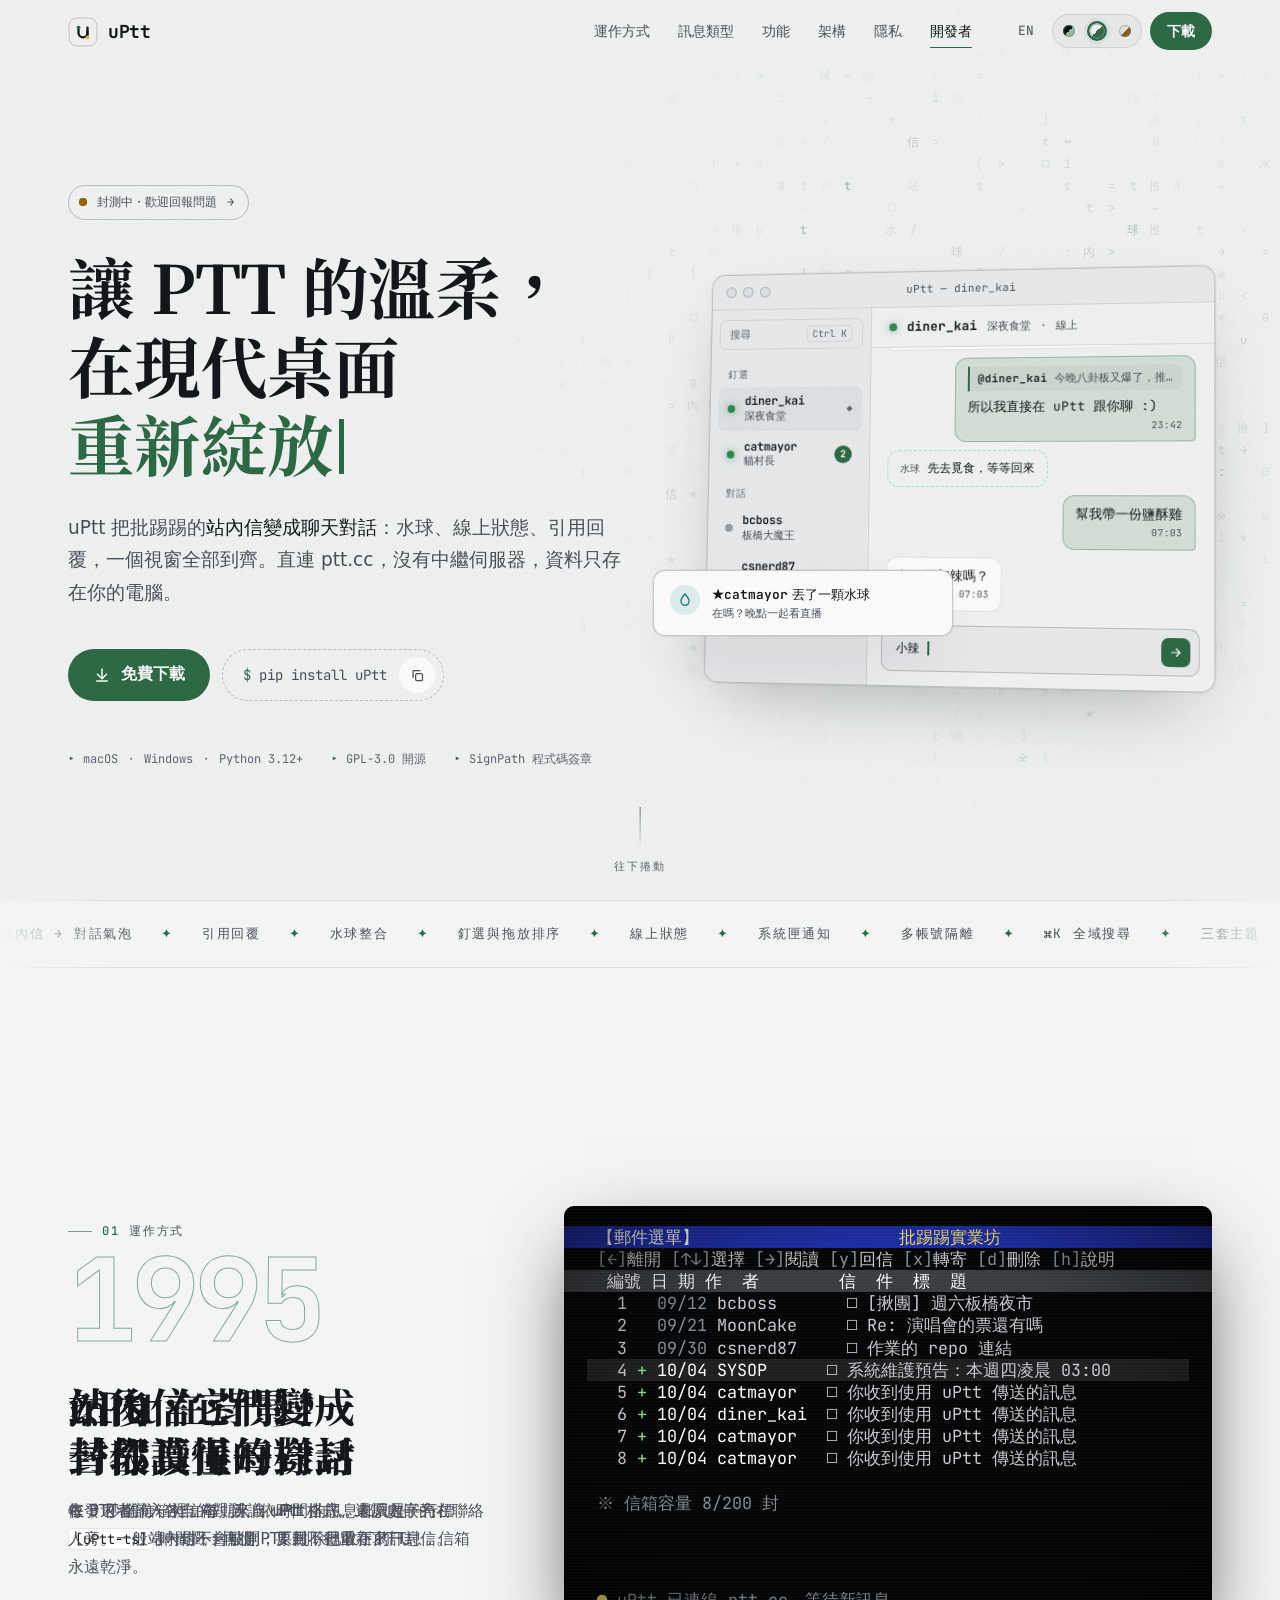
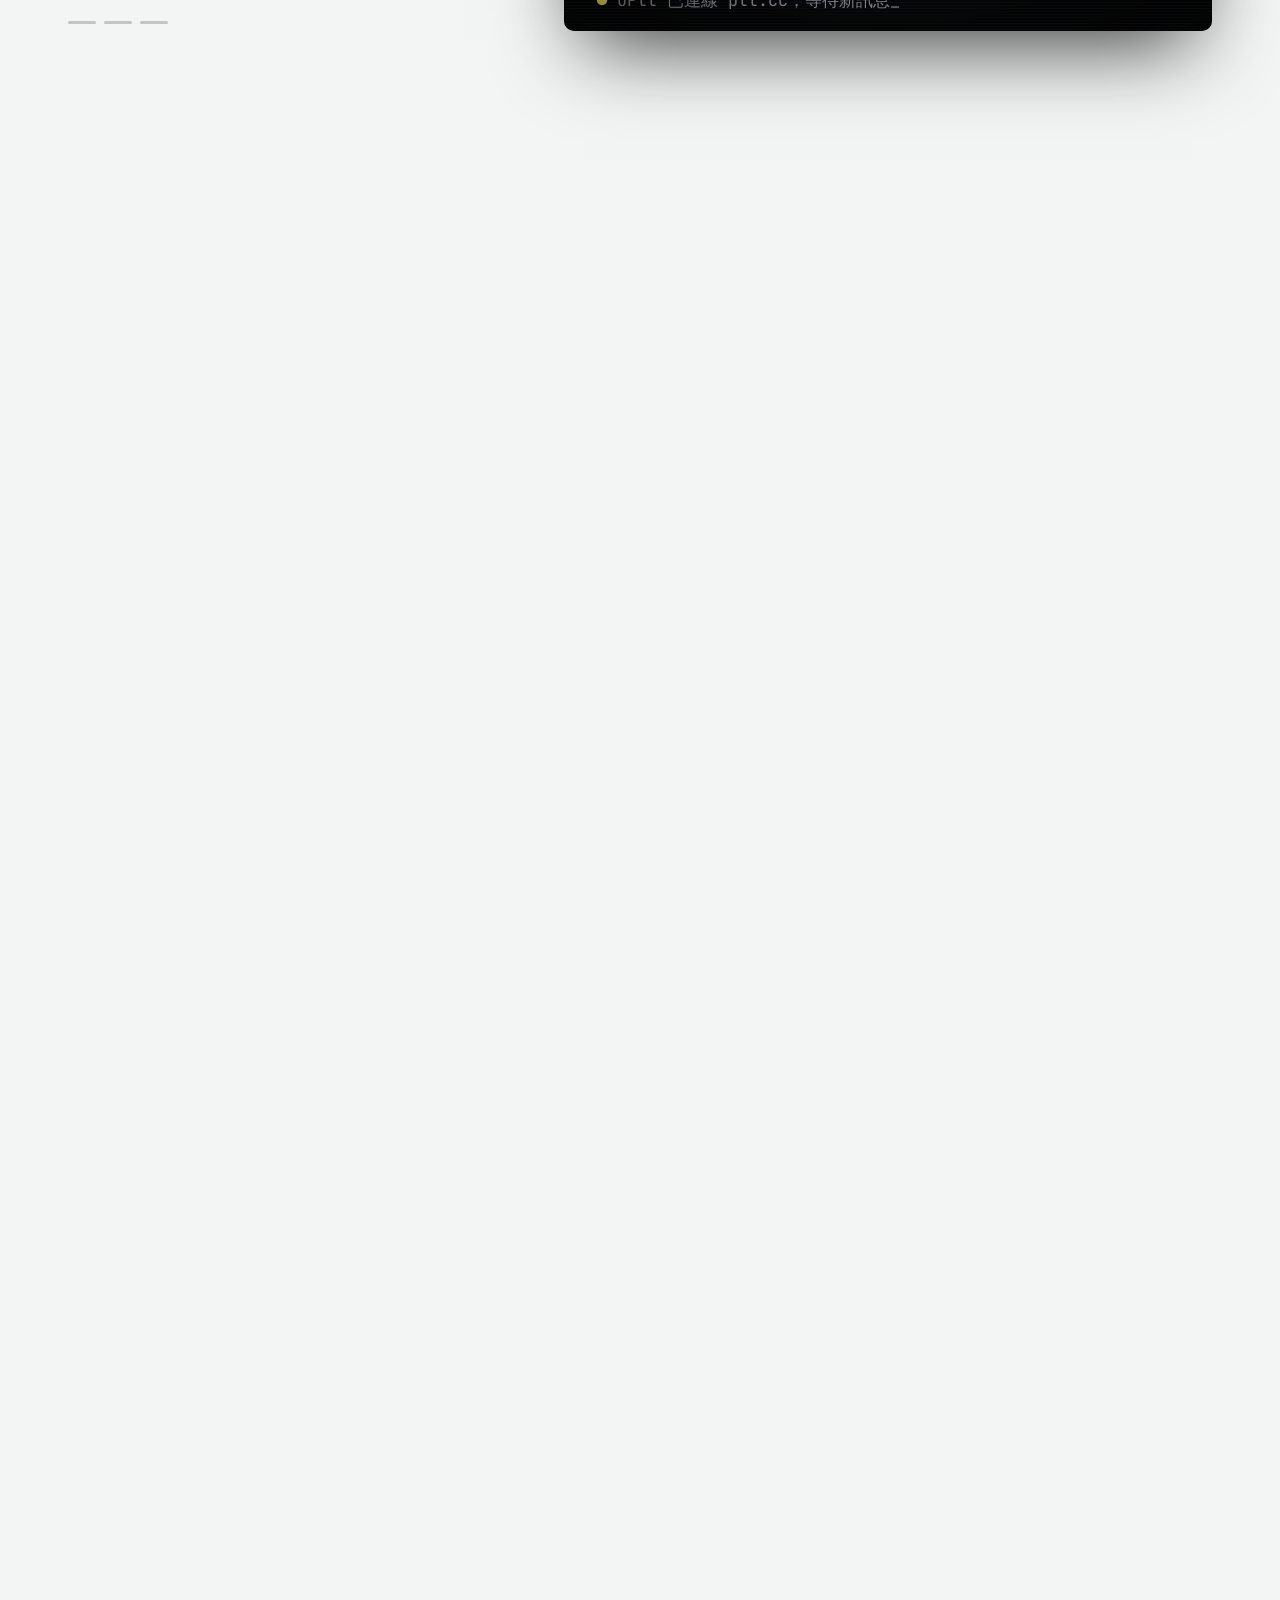
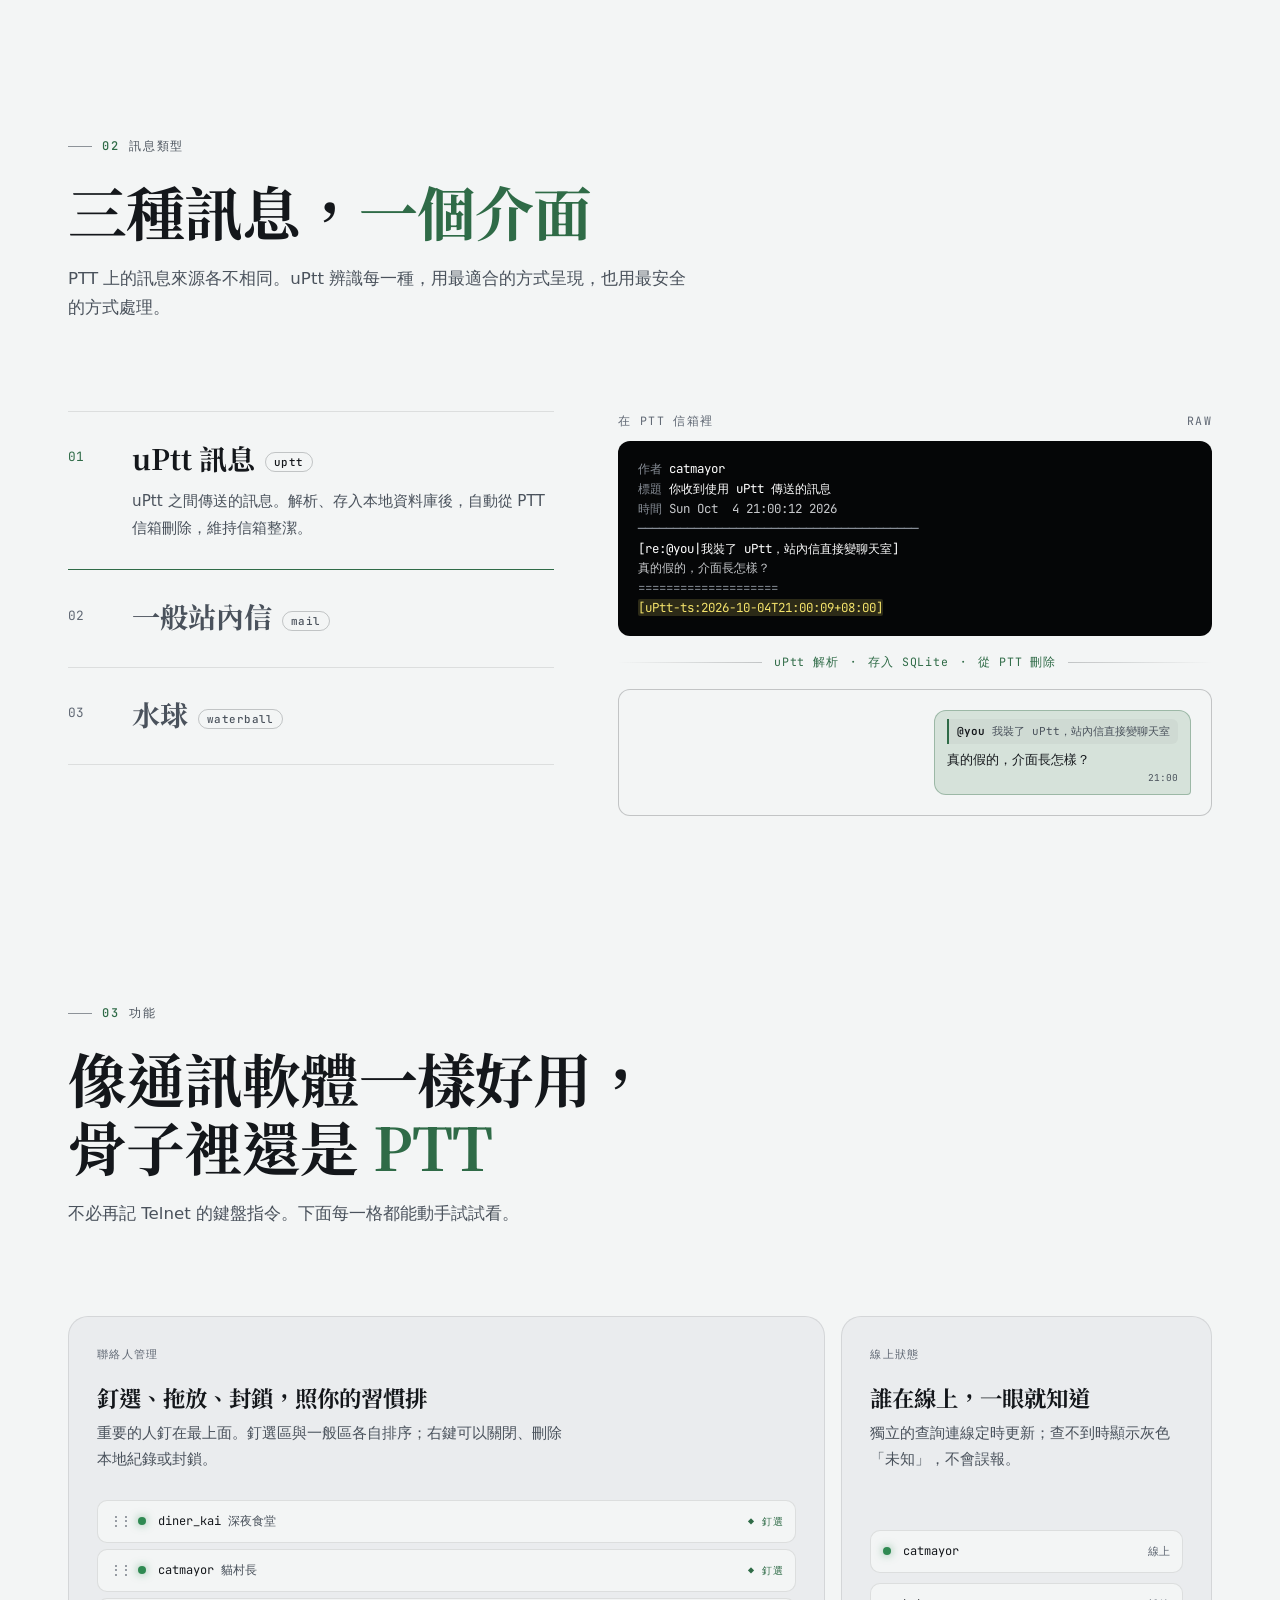
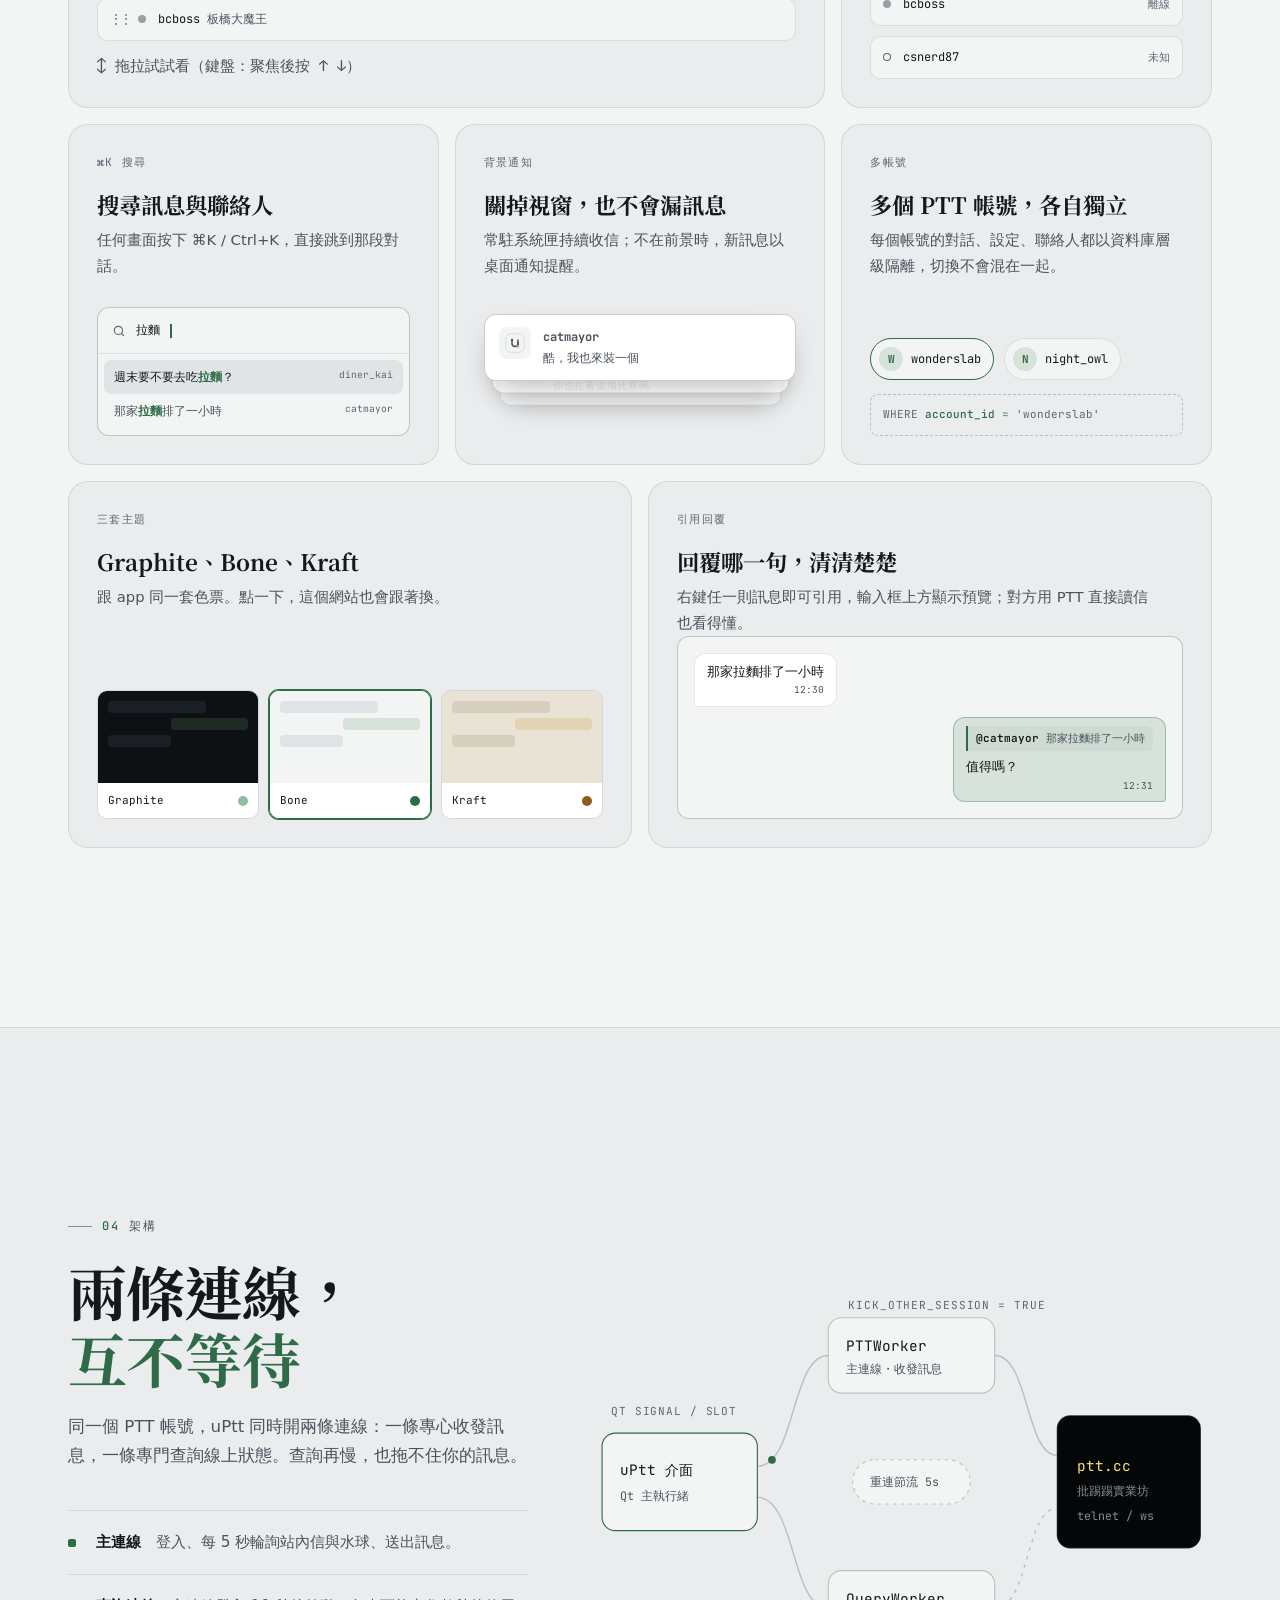
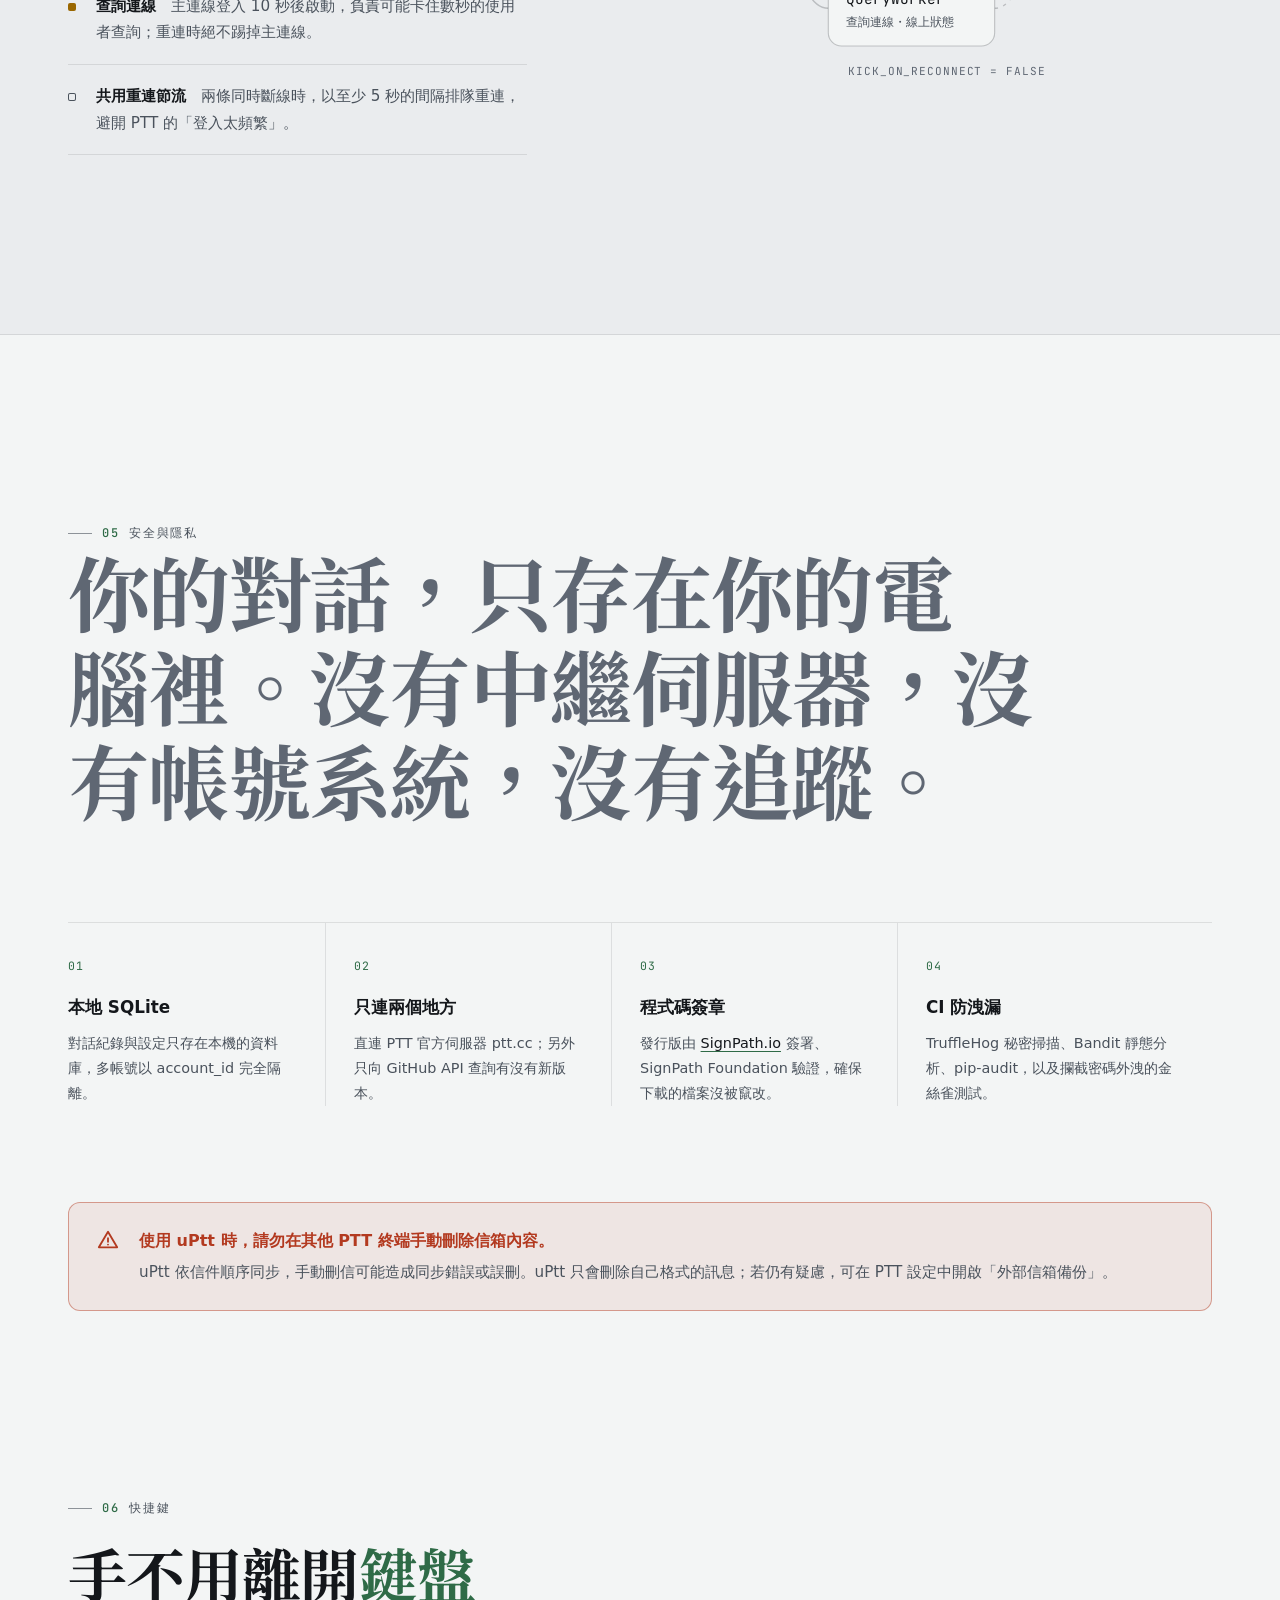
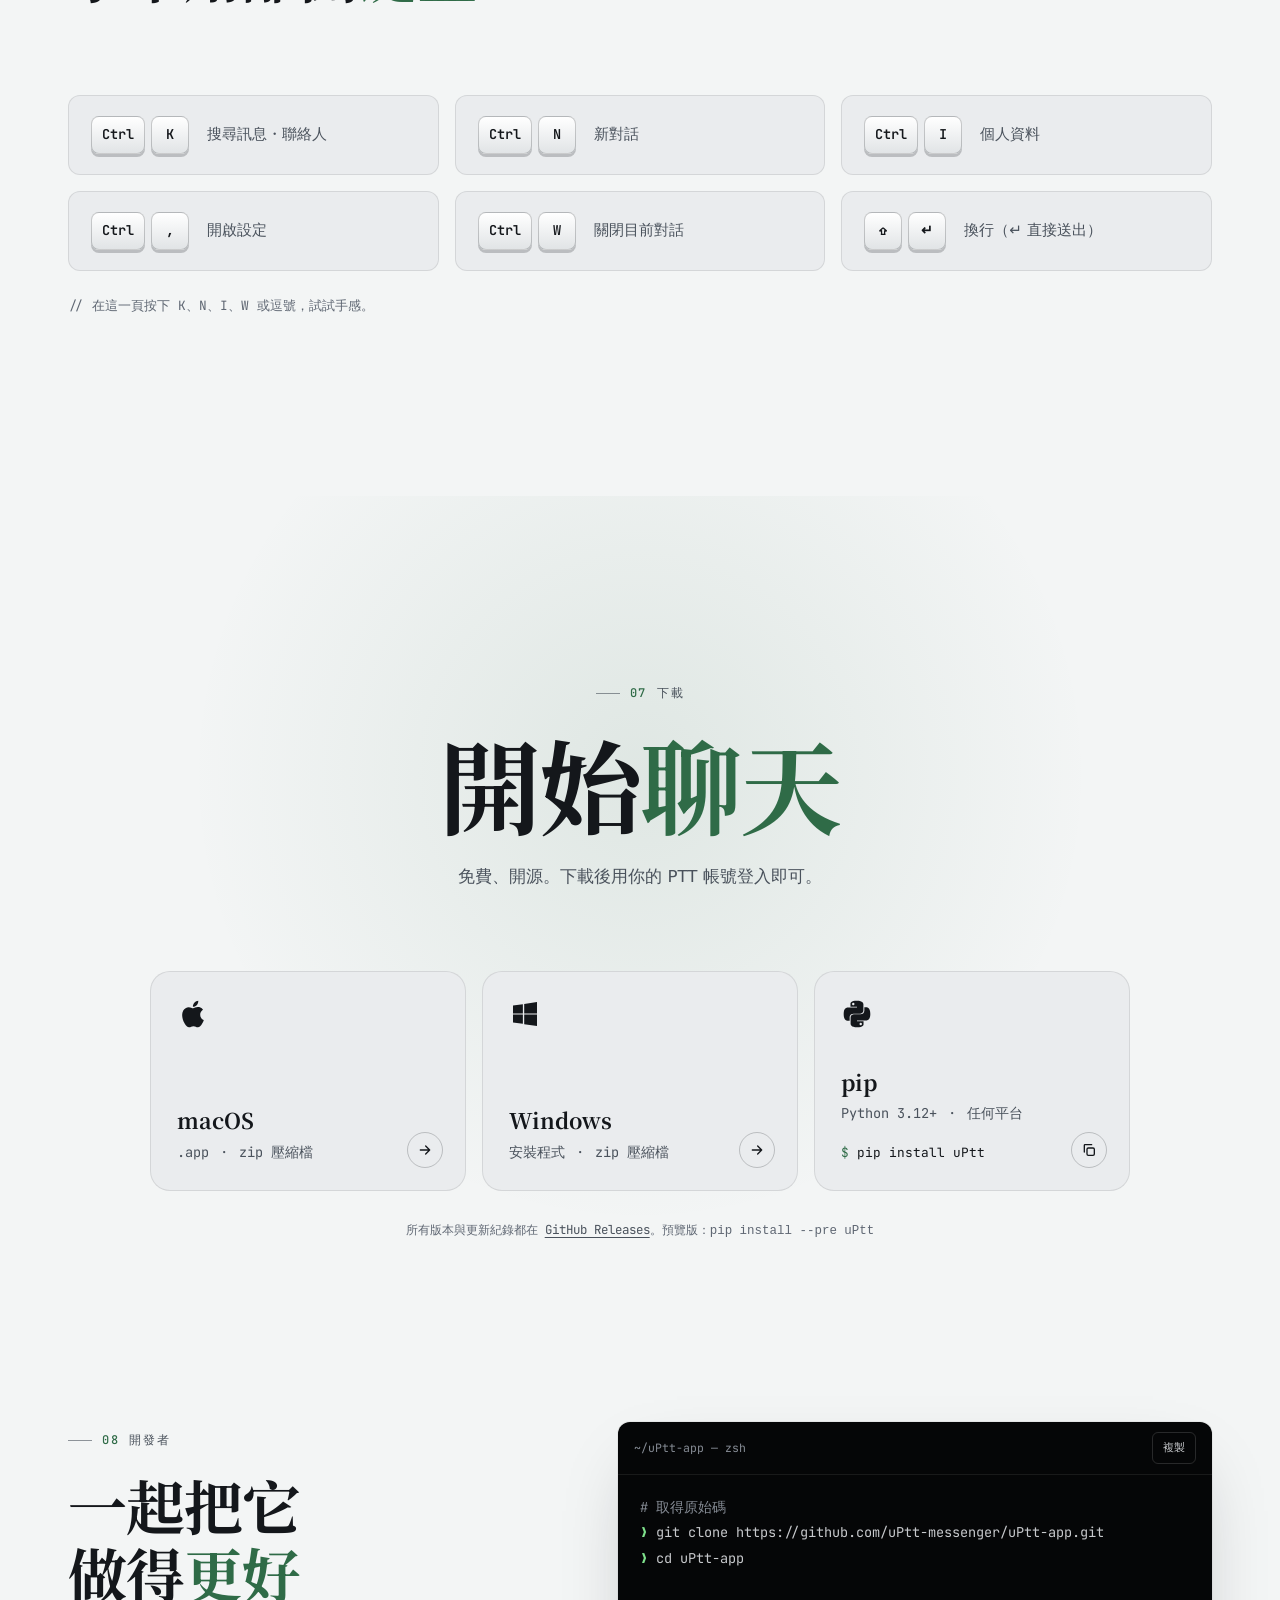
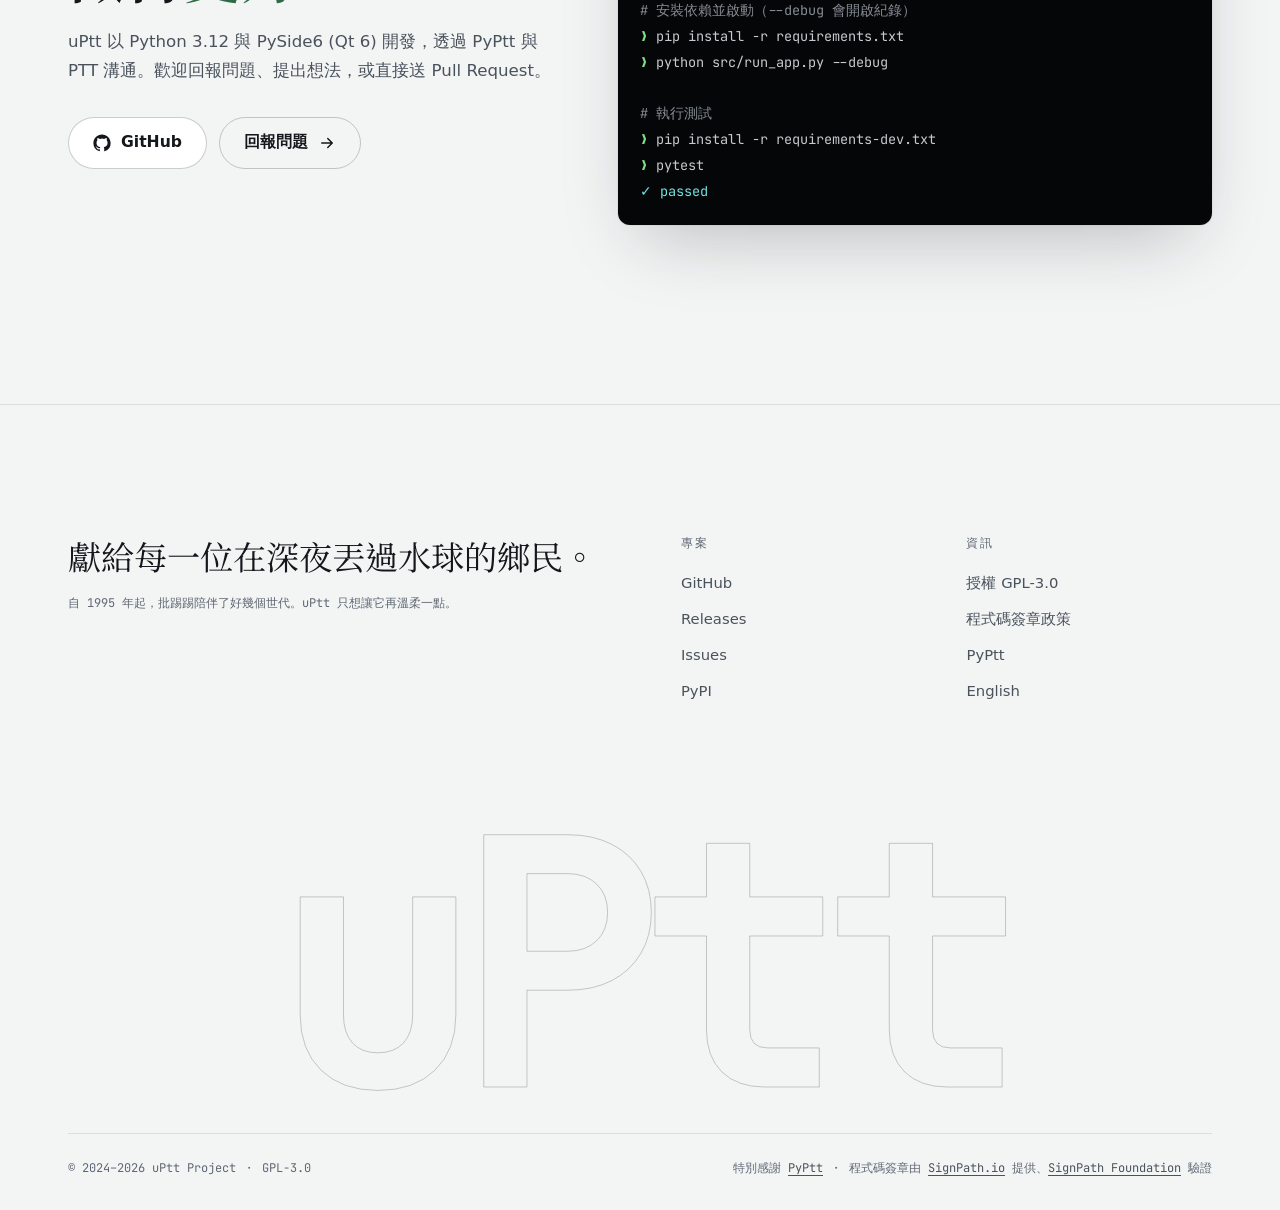
==== commit 81aa8327: "feat: redesign official website around the mailbox-to-chat story - Scroll-driven story: PTT mailbox " ====
--- a/docs/index.html
+++ b/docs/index.html
@@ -1,501 +1,627 @@
 <!DOCTYPE html>
-<html lang="zh-Hant">
+<html lang="zh-Hant" data-theme="graphite">
 <head>
-    <meta charset="UTF-8">
-    <meta name="viewport" content="width=device-width, initial-scale=1.0">
-    <script>
-        // Set the theme before first paint to avoid a flash of the wrong theme.
-        (function () {
-            try {
-                var stored = localStorage.getItem('uptt-theme');
-                var theme = (stored === 'light' || stored === 'dark')
-                    ? stored
-                    : (window.matchMedia && window.matchMedia('(prefers-color-scheme: dark)').matches ? 'dark' : 'light');
-                document.documentElement.setAttribute('data-theme', theme);
-            } catch (e) {}
-        })();
-    </script>
-    <title>uPtt — 開源 PTT 即時通訊軟體</title>
-    <meta name="description" content="uPtt 是一款為批踢踢實業坊量身打造的現代化即時通訊桌面應用程式，將 PTT 站內信轉化為流暢的聊天體驗。">
-    <meta name="keywords" content="uPtt, PTT, 批踢踢, 即時通訊, 站內信, BBS, 開源, open source, messenger">
-    <meta property="og:title" content="uPtt — 開源 PTT 即時通訊軟體">
-    <meta property="og:description" content="讓 PTT 的溫柔，在現代桌面重新綻放。一個為批踢踢量身打造的現代化即時通訊軟體。">
-    <meta property="og:type" content="website">
-    <meta property="og:image" content="https://raw.githubusercontent.com/uPtt-messenger/uPtt-app/main/src/uPtt/ui/assets/logo_icon.svg">
-    <link rel="icon" type="image/svg+xml" href="data:image/svg+xml,%3Csvg width='80' height='80' viewBox='0 0 80 80' fill='none' xmlns='http://www.w3.org/2000/svg'%3E%3Crect x='2' y='2' width='76' height='76' rx='18' fill='%23161B22' stroke='%2330363D' stroke-width='2'/%3E%3Crect x='12' y='12' width='56' height='56' rx='12' fill='%230D1117' stroke='%2358A6FF' stroke-width='1.5' stroke-dasharray='2 2'/%3E%3Cpath d='M28 28V42C28 48.6274 33.3726 54 40 54C46.6274 54 52 48.6274 52 42V28' stroke='%23F0F6FC' stroke-width='6' stroke-linecap='round'/%3E%3Cpath d='M52 38V54' stroke='%23F0F6FC' stroke-width='6' stroke-linecap='round'/%3E%3Ccircle cx='28' cy='28' r='5' fill='%2358A6FF'/%3E%3Ccircle cx='52' cy='54' r='5' fill='%23E3B341'/%3E%3C/svg%3E">
-    <link rel="stylesheet" href="style.css">
+<meta charset="UTF-8">
+<meta name="viewport" content="width=device-width, initial-scale=1, viewport-fit=cover">
+<script>
+    // Resolve the theme before first paint (no flash). Matches the app's three themes.
+    (function () {
+        var d = document.documentElement, t;
+        d.classList.add('js');
+        try { t = localStorage.getItem('uptt-theme'); } catch (e) {}
+        if (t === 'dark') t = 'graphite';
+        if (t === 'light') t = 'bone';
+        if (t !== 'graphite' && t !== 'bone' && t !== 'kraft') {
+            t = window.matchMedia && window.matchMedia('(prefers-color-scheme: light)').matches ? 'bone' : 'graphite';
+        }
+        d.setAttribute('data-theme', t);
+    })();
+</script>
+<title>uPtt — 讓 PTT 站內信變成即時對話｜開源 PTT 即時通訊軟體</title>
+<meta name="description" content="uPtt 是為批踢踢實業坊打造的開源桌面通訊軟體：把站內信變成聊天氣泡，整合水球、線上狀態與引用回覆。直連 ptt.cc，資料只存在你的電腦。">
+<meta name="theme-color" content="#0E1114" media="(prefers-color-scheme: dark)">
+<meta name="theme-color" content="#F3F5F5" media="(prefers-color-scheme: light)">
+<link rel="canonical" href="https://uptt.cc/">
+<link rel="alternate" hreflang="zh-Hant" href="https://uptt.cc/">
+<link rel="alternate" hreflang="en" href="https://uptt.cc/en.html">
+<link rel="alternate" hreflang="x-default" href="https://uptt.cc/">
+<meta property="og:type" content="website">
+<meta property="og:site_name" content="uPtt">
+<meta property="og:locale" content="zh_TW">
+<meta property="og:url" content="https://uptt.cc/">
+<meta property="og:title" content="uPtt — 讓 PTT 站內信變成即時對話">
+<meta property="og:description" content="為批踢踢打造的開源桌面通訊軟體。站內信變聊天、水球整合、直連 ptt.cc，資料只存在你的電腦。">
+<meta property="og:image" content="https://uptt.cc/og.png">
+<meta property="og:image:width" content="1200">
+<meta property="og:image:height" content="630">
+<meta property="og:image:alt" content="uPtt：PTT 站內信轉化為聊天對話的介面示意">
+<meta name="twitter:card" content="summary_large_image">
+<meta name="twitter:image" content="https://uptt.cc/og.png">
+<link rel="icon" href="favicon.svg" type="image/svg+xml">
+<link rel="apple-touch-icon" href="apple-touch-icon.png">
+<link rel="preconnect" href="https://fonts.googleapis.com">
+<link rel="preconnect" href="https://fonts.gstatic.com" crossorigin>
+<!-- Display serif is requested as a single subset of the glyphs the headings use (one file instead of ~100 CJK slices).
+     After changing heading copy, regenerate the text= list; missing glyphs fall back to the system serif. -->
+<link rel="preload" as="style" href="https://fonts.googleapis.com/css2?family=JetBrains+Mono:wght@400;500;700&display=swap" onload="this.onload=null;this.rel='stylesheet'">
+<link rel="preload" as="style" href="https://fonts.googleapis.com/css2?family=Noto+Serif+TC:wght@700&amp;display=swap&amp;text=%21%22%23%24%25%26%27%28%29%2A%2B%2C-.%2F0123456789%3A%3B%3C%3D%3E%3F%40ABCDEFGHIJKLMNOPQRSTUVWXYZ%5B%5C%5D%5E_%60abcdefghijklmnopqrstuvwxyz%7B%7C%7D~%C2%B7%E2%80%93%E2%80%94%E2%80%98%E2%80%99%E2%80%9C%E2%80%9D%E2%80%A6%E3%80%81%E3%80%82%E4%B8%80%E4%B8%89%E4%B8%8A%E4%B8%8D%E4%B8%9F%E4%B8%AD%E4%B9%9F%E4%BA%92%E4%BA%BA%E4%BB%8B%E4%BB%A3%E4%BC%BA%E4%BD%8D%E4%BD%A0%E4%BF%A1%E5%80%8B%E5%80%91%E5%81%9A%E5%83%8F%E5%85%A7%E5%85%A9%E5%8F%A5%E5%8F%AA%E5%90%84%E5%93%AA%E5%99%A8%E5%9B%9E%E5%9C%A8%E5%A4%9A%E5%A4%9C%E5%A4%A9%E5%A5%BD%E5%A7%8B%E5%AD%90%E5%AD%98%E5%AE%83%E5%B0%81%E5%B0%8B%E5%B0%8D%E5%B0%B1%E5%B8%B3%E5%BE%85%E5%BE%8C%E5%BE%97%E6%81%AF%E6%85%A3%E6%87%82%E6%88%90%E6%89%8B%E6%8A%8A%E6%8B%96%E6%8E%89%E6%8E%92%E6%90%9C%E6%94%BE%E6%96%B0%E6%98%AF%E6%99%AF%E6%9B%B4%E6%9B%BF%E6%9C%83%E6%9C%89%E6%9C%8D%E6%9F%94%E6%A1%8C%E6%A2%9D%E6%A5%9A%E6%A8%A3%E6%AD%A3%E6%AE%B5%E6%AF%8F%E6%B0%91%E6%B0%B4%E6%B2%92%E6%B7%B1%E6%B8%85%E6%BA%AB%E6%BC%8F%E7%84%B6%E7%85%A7%E7%8D%A8%E7%8D%BB%E7%8F%BE%E7%90%83%E7%94%A8%E7%9A%84%E7%9B%A4%E7%9C%9F%E7%9C%BC%E7%9F%A5%E7%A8%AE%E7%AA%97%E7%AB%8B%E7%AB%99%E7%AD%89%E7%B3%BB%E7%B5%A1%E7%B5%A6%E7%B5%B1%E7%B6%BB%E7%B7%9A%E7%B9%BC%E7%BF%92%E8%81%8A%E8%81%AF%E8%83%8C%E8%85%A6%E8%87%AA%E8%88%87%E8%88%AC%E8%99%9F%E8%A3%A1%E8%A6%86%E8%A6%96%E8%A8%8A%E8%A9%B1%E8%AA%B0%E8%AE%80%E8%AE%8A%E8%AE%93%E8%B5%B7%E8%B9%A4%E8%BB%9F%E8%BF%BD%E9%80%9A%E9%80%A3%E9%81%8E%E9%81%93%E9%81%B8%E9%82%84%E9%83%BD%E9%84%89%E9%87%8D%E9%87%98%E9%8D%B5%E9%8E%96%E9%95%B7%E9%96%8B%E9%97%9C%E9%9B%A2%E9%9B%BB%E9%9D%A2%E9%AA%A8%E9%AB%94%EF%BC%8C" onload="this.onload=null;this.rel='stylesheet'">
+<noscript><link rel="stylesheet" href="https://fonts.googleapis.com/css2?family=JetBrains+Mono:wght@400;500;700&display=swap"><link rel="stylesheet" href="https://fonts.googleapis.com/css2?family=Noto+Serif+TC:wght@700&amp;display=swap&amp;text=%21%22%23%24%25%26%27%28%29%2A%2B%2C-.%2F0123456789%3A%3B%3C%3D%3E%3F%40ABCDEFGHIJKLMNOPQRSTUVWXYZ%5B%5C%5D%5E_%60abcdefghijklmnopqrstuvwxyz%7B%7C%7D~%C2%B7%E2%80%93%E2%80%94%E2%80%98%E2%80%99%E2%80%9C%E2%80%9D%E2%80%A6%E3%80%81%E3%80%82%E4%B8%80%E4%B8%89%E4%B8%8A%E4%B8%8D%E4%B8%9F%E4%B8%AD%E4%B9%9F%E4%BA%92%E4%BA%BA%E4%BB%8B%E4%BB%A3%E4%BC%BA%E4%BD%8D%E4%BD%A0%E4%BF%A1%E5%80%8B%E5%80%91%E5%81%9A%E5%83%8F%E5%85%A7%E5%85%A9%E5%8F%A5%E5%8F%AA%E5%90%84%E5%93%AA%E5%99%A8%E5%9B%9E%E5%9C%A8%E5%A4%9A%E5%A4%9C%E5%A4%A9%E5%A5%BD%E5%A7%8B%E5%AD%90%E5%AD%98%E5%AE%83%E5%B0%81%E5%B0%8B%E5%B0%8D%E5%B0%B1%E5%B8%B3%E5%BE%85%E5%BE%8C%E5%BE%97%E6%81%AF%E6%85%A3%E6%87%82%E6%88%90%E6%89%8B%E6%8A%8A%E6%8B%96%E6%8E%89%E6%8E%92%E6%90%9C%E6%94%BE%E6%96%B0%E6%98%AF%E6%99%AF%E6%9B%B4%E6%9B%BF%E6%9C%83%E6%9C%89%E6%9C%8D%E6%9F%94%E6%A1%8C%E6%A2%9D%E6%A5%9A%E6%A8%A3%E6%AD%A3%E6%AE%B5%E6%AF%8F%E6%B0%91%E6%B0%B4%E6%B2%92%E6%B7%B1%E6%B8%85%E6%BA%AB%E6%BC%8F%E7%84%B6%E7%85%A7%E7%8D%A8%E7%8D%BB%E7%8F%BE%E7%90%83%E7%94%A8%E7%9A%84%E7%9B%A4%E7%9C%9F%E7%9C%BC%E7%9F%A5%E7%A8%AE%E7%AA%97%E7%AB%8B%E7%AB%99%E7%AD%89%E7%B3%BB%E7%B5%A1%E7%B5%A6%E7%B5%B1%E7%B6%BB%E7%B7%9A%E7%B9%BC%E7%BF%92%E8%81%8A%E8%81%AF%E8%83%8C%E8%85%A6%E8%87%AA%E8%88%87%E8%88%AC%E8%99%9F%E8%A3%A1%E8%A6%86%E8%A6%96%E8%A8%8A%E8%A9%B1%E8%AA%B0%E8%AE%80%E8%AE%8A%E8%AE%93%E8%B5%B7%E8%B9%A4%E8%BB%9F%E8%BF%BD%E9%80%9A%E9%80%A3%E9%81%8E%E9%81%93%E9%81%B8%E9%82%84%E9%83%BD%E9%84%89%E9%87%8D%E9%87%98%E9%8D%B5%E9%8E%96%E9%95%B7%E9%96%8B%E9%97%9C%E9%9B%A2%E9%9B%BB%E9%9D%A2%E9%AA%A8%E9%AB%94%EF%BC%8C"></noscript>
+<link rel="stylesheet" href="style.css">
+<script type="application/ld+json">
+{
+    "@context": "https://schema.org",
+    "@type": "SoftwareApplication",
+    "name": "uPtt",
+    "applicationCategory": "CommunicationApplication",
+    "operatingSystem": "macOS, Windows",
+    "description": "為批踢踢實業坊打造的開源桌面即時通訊軟體，把 PTT 站內信變成聊天對話。",
+    "url": "https://uptt.cc/",
+    "downloadUrl": "https://github.com/uPtt-messenger/uPtt-app/releases",
+    "license": "https://www.gnu.org/licenses/gpl-3.0.html",
+    "offers": { "@type": "Offer", "price": "0", "priceCurrency": "TWD" }
+}
+</script>
 </head>
 <body>
 
-<!-- Navigation -->
-<nav>
-    <div class="nav-inner">
-        <a href="#" class="nav-logo">
-            <svg width="80" height="80" viewBox="0 0 80 80" fill="none" xmlns="http://www.w3.org/2000/svg">
-                <rect x="2" y="2" width="76" height="76" rx="18" fill="#161B22" stroke="#30363D" stroke-width="2"/>
-                <rect x="12" y="12" width="56" height="56" rx="12" fill="#0D1117" stroke="#58A6FF" stroke-width="1.5" stroke-dasharray="2 2"/>
-                <path d="M28 28V42C28 48.6274 33.3726 54 40 54C46.6274 54 52 48.6274 52 42V28" stroke="#F0F6FC" stroke-width="6" stroke-linecap="round"/>
-                <path d="M52 38V54" stroke="#F0F6FC" stroke-width="6" stroke-linecap="round"/>
-                <circle cx="28" cy="28" r="5" fill="#58A6FF"/>
-                <circle cx="52" cy="54" r="5" fill="#E3B341"/>
+<svg width="0" height="0" style="position:absolute" aria-hidden="true">
+    <symbol id="logo" viewBox="0 0 80 80">
+        <rect x="3" y="3" width="74" height="74" rx="20" fill="none" stroke="currentColor" stroke-opacity=".28" stroke-width="2"/>
+        <path d="M28 28V42C28 48.63 33.37 54 40 54C46.63 54 52 48.63 52 42V28" fill="none" stroke="currentColor" stroke-width="6" stroke-linecap="round"/>
+        <path d="M52 38V54" fill="none" stroke="currentColor" stroke-width="6" stroke-linecap="round"/>
+        <circle cx="28" cy="28" r="5" fill="var(--accent)"/>
+        <circle cx="52" cy="54" r="5" fill="#E3B341"/>
+    </symbol>
+    <symbol id="i-arrow" viewBox="0 0 24 24"><path d="M5 12h14M13 6l6 6-6 6" fill="none" stroke="currentColor" stroke-width="2" stroke-linecap="round" stroke-linejoin="round"/></symbol>
+    <symbol id="i-down" viewBox="0 0 24 24"><path d="M12 4v12M6 11l6 6 6-6M5 20h14" fill="none" stroke="currentColor" stroke-width="2" stroke-linecap="round" stroke-linejoin="round"/></symbol>
+    <symbol id="i-copy" viewBox="0 0 24 24"><rect x="9" y="9" width="11" height="11" rx="2" fill="none" stroke="currentColor" stroke-width="2"/><path d="M5 15V5a1 1 0 0 1 1-1h10" fill="none" stroke="currentColor" stroke-width="2" stroke-linecap="round"/></symbol>
+    <symbol id="i-check" viewBox="0 0 24 24"><path d="M5 12.5l4.5 4.5L19 7.5" fill="none" stroke="currentColor" stroke-width="2.4" stroke-linecap="round" stroke-linejoin="round"/></symbol>
+    <symbol id="i-github" viewBox="0 0 24 24"><path fill="currentColor" d="M12 .5C5.65.5.5 5.65.5 12a11.5 11.5 0 0 0 7.86 10.92c.58.1.79-.25.79-.56v-2c-3.2.7-3.87-1.37-3.87-1.37-.53-1.33-1.28-1.69-1.28-1.69-1.04-.71.08-.7.08-.7 1.16.08 1.77 1.19 1.77 1.19 1.03 1.76 2.7 1.25 3.36.96.1-.75.4-1.25.73-1.54-2.56-.29-5.24-1.28-5.24-5.69 0-1.26.45-2.29 1.19-3.1-.12-.29-.52-1.46.11-3.05 0 0 .97-.31 3.17 1.18a11 11 0 0 1 5.77 0c2.2-1.49 3.17-1.18 3.17-1.18.63 1.59.23 2.76.11 3.05.74.81 1.19 1.84 1.19 3.1 0 4.42-2.69 5.39-5.25 5.68.41.36.78 1.06.78 2.14v3.17c0 .31.21.67.8.56A11.5 11.5 0 0 0 23.5 12C23.5 5.65 18.35.5 12 .5Z"/></symbol>
+    <symbol id="i-apple" viewBox="0 0 24 24"><path fill="currentColor" d="M18.71 19.5c-.83 1.24-1.71 2.45-3.05 2.47-1.34.03-1.77-.79-3.29-.79-1.53 0-2 .77-3.27.82-1.31.05-2.3-1.32-3.14-2.53C4.25 17 2.94 12.45 4.7 9.39c.87-1.52 2.43-2.48 4.12-2.51 1.28-.02 2.5.87 3.29.87.78 0 2.26-1.07 3.81-.91.65.03 2.47.26 3.64 1.98-.09.06-2.17 1.28-2.15 3.81.03 3.02 2.65 4.03 2.68 4.04-.03.07-.42 1.44-1.38 2.83M13 3.5c.73-.83 1.94-1.46 2.94-1.5.13 1.17-.34 2.35-1.04 3.19-.69.85-1.83 1.51-2.95 1.42-.15-1.15.41-2.35 1.05-3.11Z"/></symbol>
+    <symbol id="i-windows" viewBox="0 0 24 24"><path fill="currentColor" d="M3 5.6 10.4 4.6v7H3V5.6Zm8.4-1.1L21 3v8.6h-9.6V4.5ZM3 12.4h7.4v7L3 18.4v-6Zm8.4 0H21V21l-9.6-1.4v-7.2Z"/></symbol>
+    <symbol id="i-python" viewBox="0 0 24 24"><path fill="currentColor" d="M11.9 2c-5.1 0-4.8 2.2-4.8 2.2v2.3h4.9v.7H5.2S2 6.8 2 12s2.8 5 2.8 5h1.7v-2.4s-.1-2.8 2.8-2.8h4.8s2.7 0 2.7-2.6V4.8S17.2 2 11.9 2ZM9.2 3.6a.9.9 0 1 1 0 1.8.9.9 0 0 1 0-1.8Zm2.9 18.4c5.1 0 4.8-2.2 4.8-2.2v-2.3H12v-.7h6.8S22 17.2 22 12s-2.8-5-2.8-5h-1.7v2.4s.1 2.8-2.8 2.8H9.9s-2.7 0-2.7 2.6v4.4S6.8 22 12.1 22Zm2.7-1.6a.9.9 0 1 1 0-1.8.9.9 0 0 1 0 1.8Z"/></symbol>
+</svg>
+
+<a class="skip-link" href="#main">跳到主要內容</a>
+
+<header class="nav" id="nav">
+    <div class="wrap nav-inner">
+        <a class="brand" href="#top" aria-label="uPtt 首頁">
+            <svg aria-hidden="true"><use href="#logo"/></svg>
+            uPtt
+        </a>
+        <ul class="nav-links" id="nav-links">
+            <li><a href="#story">運作方式</a></li>
+            <li><a href="#types">訊息類型</a></li>
+            <li><a href="#features">功能</a></li>
+            <li><a href="#architecture">架構</a></li>
+            <li><a href="#privacy">隱私</a></li>
+            <li><a href="#developers">開發者</a></li>
+        </ul>
+        <div class="nav-tools">
+            <a class="lang-link" href="en.html" hreflang="en" lang="en">EN</a>
+            <div class="theme-switch" role="radiogroup" aria-label="網站主題">
+                <button type="button" role="radio" data-theme-set="graphite" aria-checked="false" aria-label="Graphite 深色" title="Graphite"><span class="swatch-graphite"></span></button>
+                <button type="button" role="radio" data-theme-set="bone" aria-checked="false" aria-label="Bone 淺色" title="Bone"><span class="swatch-bone"></span></button>
+                <button type="button" role="radio" data-theme-set="kraft" aria-checked="false" aria-label="Kraft 牛皮紙" title="Kraft"><span class="swatch-kraft"></span></button>
+            </div>
+            <a class="btn btn-primary nav-cta" href="#download">下載</a>
+            <button class="nav-burger" type="button" aria-label="開啟選單" aria-expanded="false" aria-controls="nav-links"><span></span><span></span><span></span></button>
+        </div>
+    </div>
+    <div class="progress" aria-hidden="true"></div>
+</header>
+
+<main id="main">
+
+<!-- ============================== HERO ============================== -->
+<section class="hero" id="top">
+    <canvas class="glyph-field" aria-hidden="true"></canvas>
+    <div class="wrap hero-grid">
+        <div class="hero-copy">
+            <a class="status-pill hero-fade" href="https://github.com/uPtt-messenger/uPtt-app/issues" target="_blank" rel="noopener">
+                <span class="dot" aria-hidden="true"></span>
+                封測中・歡迎回報問題
+                <span class="arrow" aria-hidden="true">→</span>
+            </a>
+            <h1 class="hero-title display">
+                <span class="line"><span style="--d:.05s">讓 PTT 的溫柔，</span></span>
+                <span class="line"><span style="--d:.15s">在現代桌面</span></span>
+                <span class="line"><span style="--d:.25s" class="accent">重新綻放<span class="cursor" aria-hidden="true"></span></span></span>
+            </h1>
+            <p class="hero-sub hero-fade" style="--d:.3s">
+                uPtt 把批踢踢的<strong>站內信變成聊天對話</strong>：水球、線上狀態、引用回覆，一個視窗全部到齊。直連 ptt.cc，沒有中繼伺服器，資料只存在你的電腦。
+            </p>
+            <div class="hero-actions hero-fade" style="--d:.55s">
+                <a class="btn btn-primary" href="#download" data-os-cta>
+                    <svg aria-hidden="true"><use href="#i-down"/></svg>
+                    <span data-os-label>免費下載</span>
+                </a>
+                <button class="copy-chip" type="button" data-copy="pip install uPtt" aria-label="複製安裝指令 pip install uPtt">
+                    <span><span class="prompt">$</span> pip install uPtt</span>
+                    <span class="copy-icon" aria-hidden="true"><svg><use href="#i-copy"/></svg></span>
+                </button>
+            </div>
+            <ul class="hero-meta hero-fade" style="--d:.65s">
+                <li>macOS ・ Windows ・ Python 3.12+</li>
+                <li>GPL-3.0 開源</li>
+                <li>SignPath 程式碼簽章</li>
+            </ul>
+        </div>
+
+        <div class="hero-visual hero-fade" style="--d:.35s" aria-hidden="true">
+            <div class="app">
+                <div class="app-bar"><i></i><i></i><i></i><span class="app-title">uPtt — diner_kai</span></div>
+                <div class="app-body">
+                    <div class="app-side">
+                        <div class="app-search"><span>搜尋</span><kbd>⌘K</kbd></div>
+                        <div class="app-label">釘選</div>
+                        <div class="contact is-active"><span class="presence on"></span><span class="who"><span class="id">diner_kai</span><span class="nick">深夜食堂</span></span><span class="pin">◆</span></div>
+                        <div class="contact"><span class="presence on"></span><span class="who"><span class="id">catmayor</span><span class="nick">貓村長</span></span><span class="badge">2</span></div>
+                        <div class="app-label">對話</div>
+                        <div class="contact"><span class="presence"></span><span class="who"><span class="id">bcboss</span><span class="nick">板橋大魔王</span></span></div>
+                        <div class="contact"><span class="presence unknown"></span><span class="who"><span class="id">csnerd87</span><span class="nick">資工肥宅</span></span></div>
+                        <div class="contact"><span class="presence on"></span><span class="who"><span class="id">MoonCake</span><span class="nick"></span></span></div>
+                    </div>
+                    <div class="app-chat">
+                        <div class="chat-head"><span class="presence on"></span><b>diner_kai</b><span>深夜食堂 ・ 線上</span></div>
+                        <div class="chat-log" data-script='[{"me": "幫我帶一份鹽酥雞"}, {"them": "好，要加辣嗎？"}, {"me": "小辣，再一杯珍奶"}, {"them": "收到，十分鐘到"}]'>
+                            <span class="day-sep">今天</span>
+                            <div class="bubble in">今晚八卦板又爆了，推文刷到看不完<time>23:41</time></div>
+                            <div class="bubble out"><span class="quote"><b>@diner_kai</b> 今晚八卦板又爆了，推文刷到…</span>所以我直接在 uPtt 跟你聊 :)<time>23:42</time></div>
+                            <div class="bubble wb">先去覓食，等等回來</div>
+                            <div class="typing"><i></i><i></i><i></i></div>
+                        </div>
+                        <div class="composer"><span class="typed" data-typer></span><span class="caret"></span><span class="send"><svg><use href="#i-arrow"/></svg></span></div>
+                    </div>
+                </div>
+            </div>
+            <div class="waterball-toast">
+                <span class="wb-icon"><svg viewBox="0 0 24 24"><path d="M12 3s6 6.5 6 11a6 6 0 0 1-12 0c0-4.5 6-11 6-11Z" fill="none" stroke="currentColor" stroke-width="2"/></svg></span>
+                <span><b>★catmayor</b> 丟了一顆水球<small>在嗎？晚點一起看直播</small></span>
+            </div>
+        </div>
+    </div>
+    <a class="scroll-cue" href="#story"><i aria-hidden="true"></i>往下捲動</a>
+</section>
+
+<div class="marquee" aria-hidden="true">
+    <div class="marquee-track">
+        <ul><li>站內信 → 對話氣泡</li><li>引用回覆</li><li>水球整合</li><li>釘選與拖放排序</li><li>線上狀態</li><li>系統匣通知</li><li>多帳號隔離</li><li>⌘K 全域搜尋</li><li>三套主題</li><li>本地 SQLite</li><li>GPL-3.0 開源</li></ul>
+        <ul><li>站內信 → 對話氣泡</li><li>引用回覆</li><li>水球整合</li><li>釘選與拖放排序</li><li>線上狀態</li><li>系統匣通知</li><li>多帳號隔離</li><li>⌘K 全域搜尋</li><li>三套主題</li><li>本地 SQLite</li><li>GPL-3.0 開源</li></ul>
+    </div>
+</div>
+
+<!-- ============================== STORY ============================== -->
+<section class="story" id="story" aria-labelledby="story-title">
+    <div class="story-pin">
+        <div class="wrap story-grid">
+            <div class="story-copy">
+                <span class="eyebrow"><b>01</b> 運作方式</span>
+                <h2 class="sr-only" id="story-title">uPtt 如何把站內信變成對話</h2>
+                <div class="story-year" aria-hidden="true" data-year>1995</div>
+                <div class="story-steps">
+                    <div class="story-step is-on" data-step="0">
+                        <h3>站內信，一封一封都長得一樣</h3>
+                        <p>在 PTT 的信箱裡，每則來自 uPtt 的訊息都只是一行標題。要讀，得一封一封點開；要回，得重新寫一封信。</p>
+                    </div>
+                    <div class="story-step" data-step="1">
+                        <h3>uPtt 在背景，替你讀懂每一封</h3>
+                        <p>每 5 秒輪詢一次信箱，辨識 uPtt 格式、還原內嵌的 <code>[uPtt-ts]</code> 時間戳，再從 PTT 刪除已收下的訊息，信箱永遠乾淨。</p>
+                    </div>
+                    <div class="story-step" data-step="2">
+                        <h3>然後，它們變成一段真正的對話</h3>
+                        <p>依發送者歸入各自的對話、依時間排序，未讀數字亮在聯絡人旁。一般站內信不會被刪，原封不動留在 PTT。</p>
+                    </div>
+                </div>
+                <ol class="story-dots" aria-hidden="true"><li></li><li></li><li></li></ol>
+            </div>
+
+            <div class="stage" aria-hidden="true">
+                <div class="term">
+                    <div class="term-screen">
+<span class="row bar"> 【郵件選單】                    <span class="y">批踢踢實業坊</span></span>
+<span class="row"> <span class="d">[←]</span>離開 <span class="d">[↑↓]</span>選擇 <span class="d">[→]</span>閱讀 <span class="d">[y]</span>回信 <span class="d">[x]</span>轉寄 <span class="d">[d]</span>刪除 <span class="d">[h]</span>說明</span>
+<span class="row inv">  編號 日 期 作  者        信  件  標  題</span>
+<span class="row old">   1   <span class="dt"><span class="d">09/12</span> </span>bcboss       □ [揪團] 週六板橋夜市</span>
+<span class="row old">   2   <span class="dt"><span class="d">09/21</span> </span>MoonCake     □ Re: 演唱會的票還有嗎</span>
+<span class="row old">   3   <span class="dt"><span class="d">09/30</span> </span>csnerd87     □ 作業的 repo 連結</span>
+<span class="row mail-row" data-row="0">   4 <span class="g">+</span> <span class="dt"><span class="w">10/04</span> </span><span class="w">SYSOP</span>      □ 系統維護預告：本週四凌晨 03:00</span>
+<span class="row mail-row" data-row="1">   5 <span class="g">+</span> <span class="dt"><span class="w">10/04</span> </span><span class="w">catmayor</span>   □ <span class="t" data-target="在嗎？水球一直吃不到 QQ">你收到使用 uPtt 傳送的訊息</span><span class="tag c"></span></span>
+<span class="row mail-row" data-row="2">   6 <span class="g">+</span> <span class="dt"><span class="w">10/04</span> </span><span class="w">diner_kai</span>  □ <span class="t" data-target="週末要不要去吃拉麵？">你收到使用 uPtt 傳送的訊息</span><span class="tag c"></span></span>
+<span class="row mail-row" data-row="3">   7 <span class="g">+</span> <span class="dt"><span class="w">10/04</span> </span><span class="w">catmayor</span>   □ <span class="t" data-target="真的假的，介面長怎樣？">你收到使用 uPtt 傳送的訊息</span><span class="tag c"></span></span>
+<span class="row mail-row" data-row="4">   8 <span class="g">+</span> <span class="dt"><span class="w">10/04</span> </span><span class="w">catmayor</span>   □ <span class="t" data-target="酷，我也來裝一個">你收到使用 uPtt 傳送的訊息</span><span class="tag c"></span></span>
+<span class="row"> </span>
+<span class="row d"> ※ 信箱容量 <span data-mailcount>8</span>/200 封</span>
+<span class="row"> </span>
+<span class="row"> </span>
+<span class="row d status-row"> <span class="y">●</span> <span data-termstatus>uPtt 已連線 ptt.cc，等待新訊息</span><span class="blink">_</span></span>
+                    </div>
+                </div>
+
+                <div class="app story-app">
+                    <div class="app-bar"><i></i><i></i><i></i><span class="app-title">uPtt — catmayor</span></div>
+                    <div class="app-body">
+                        <div class="app-side">
+                            <div class="app-search"><span>搜尋</span><kbd>⌘K</kbd></div>
+                            <div class="contact is-active"><span class="presence on"></span><span class="who"><span class="id">catmayor</span><span class="nick">貓村長</span></span></div>
+                            <div class="contact" data-bubble="2"><span class="presence on"></span><span class="who"><span class="id">diner_kai</span><span class="nick">深夜食堂</span></span><span class="badge">1</span></div>
+                            <div class="contact"><span class="presence"></span><span class="who"><span class="id">SYSOP</span><span class="nick">站內信</span></span></div>
+                        </div>
+                        <div class="app-chat">
+                            <div class="chat-head"><span class="presence on"></span><b>catmayor</b><span>貓村長 ・ 線上</span></div>
+                            <div class="chat-log">
+                                <div class="bubble in" data-bubble="1">在嗎？水球一直吃不到 QQ<time>20:58</time></div>
+                                <div class="bubble out local">我裝了 uPtt，站內信直接變聊天室<time>20:59</time></div>
+                                <div class="bubble in" data-bubble="3">真的假的，介面長怎樣？<time>21:00</time></div>
+                                <div class="bubble out local"><span class="quote"><b>@catmayor</b> 真的假的，介面長怎樣？</span>就是你現在看到的這樣<time>21:00</time></div>
+                                <div class="bubble in" data-bubble="4">酷，我也來裝一個<time>21:01</time></div>
+                            </div>
+                            <div class="composer"><span class="caret"></span><span class="send"><svg><use href="#i-arrow"/></svg></span></div>
+                        </div>
+                    </div>
+                </div>
+
+                <div class="morph-layer"></div>
+            </div>
+        </div>
+    </div>
+</section>
+
+<!-- ============================== MESSAGE TYPES ============================== -->
+<section class="section" id="types" aria-labelledby="types-title">
+    <div class="wrap">
+        <div class="section-head reveal">
+            <span class="eyebrow"><b>02</b> 訊息類型</span>
+            <h2 class="h2" id="types-title">三種訊息，<em>一個介面</em></h2>
+            <p class="lede">PTT 上的訊息來源各不相同。uPtt 辨識每一種，用最適合的方式呈現，也用最安全的方式處理。</p>
+        </div>
+        <div class="types">
+            <div class="type-tabs" role="tablist" aria-label="訊息類型" aria-orientation="vertical">
+                <button class="type-tab" type="button" role="tab" id="tab-uptt" aria-controls="panel-uptt" aria-selected="true">
+                    <span class="num">01</span>
+                    <span class="t">uPtt 訊息<span class="tag">uptt</span></span>
+                    <span class="s">uPtt 之間傳送的訊息。解析、存入本地資料庫後，自動從 PTT 信箱刪除，維持信箱整潔。</span>
+                </button>
+                <button class="type-tab" type="button" role="tab" id="tab-mail" aria-controls="panel-mail" aria-selected="false" tabindex="-1">
+                    <span class="num">02</span>
+                    <span class="t">一般站內信<span class="tag">mail</span></span>
+                    <span class="s">來自任何 PTT 使用者的普通信件。以信件卡片呈現在對話中，超過五行可展開全文，原信永遠不會被刪除。</span>
+                </button>
+                <button class="type-tab" type="button" role="tab" id="tab-wb" aria-controls="panel-wb" aria-selected="false" tabindex="-1">
+                    <span class="num">03</span>
+                    <span class="t">水球<span class="tag">waterball</span></span>
+                    <span class="s">PTT 的即時彈出訊息。捕獲後以行內氣泡呈現，並以批次指紋去重，就算清除失敗也不會重複出現。</span>
+                </button>
+            </div>
+
+            <div class="type-panels">
+                <div class="type-panel" role="tabpanel" id="panel-uptt" aria-labelledby="tab-uptt">
+                    <div>
+                        <div class="panel-label"><span>在 PTT 信箱裡</span><span>raw</span></div>
+<pre class="raw"><span class="d">作者</span> <span class="w">catmayor</span>
+<span class="d">標題</span> <span class="w">你收到使用 uPtt 傳送的訊息</span>
+<span class="d">時間</span> Sun Oct  4 21:00:12 2026
+<span class="d">────────────────────────────────────────</span>
+<span class="w">[re:@you|我裝了 uPtt，站內信直接變聊天室]</span>
+真的假的，介面長怎樣？
+<span class="d">====================</span>
+<span class="hl">[uPtt-ts:2026-10-04T21:00:09+08:00]</span></pre>
+                    </div>
+                    <div class="flow-arrow">uPtt 解析 ・ 存入 SQLite ・ 從 PTT 刪除</div>
+                    <div class="render">
+                        <div class="bubble out"><span class="quote"><b>@you</b> 我裝了 uPtt，站內信直接變聊天室</span>真的假的，介面長怎樣？<time>21:00</time></div>
+                    </div>
+                </div>
+
+                <div class="type-panel" role="tabpanel" id="panel-mail" aria-labelledby="tab-mail" hidden>
+                    <div>
+                        <div class="panel-label"><span>在 PTT 信箱裡</span><span>raw</span></div>
+<pre class="raw"><span class="d">作者</span> <span class="w">bcboss</span> (板橋大魔王)
+<span class="d">標題</span> <span class="w">[揪團] 週六板橋夜市</span>
+<span class="d">時間</span> Sat Oct  3 18:22:40 2026
+<span class="d">────────────────────────────────────────</span>
+這週六晚上七點，板橋車站 2 號出口集合。
+目前 +1 的有：catmayor、diner_kai
+要來的回信跟我說一聲～
+<span class="d">--</span>
+<span class="c">※ 發信站: 批踢踢實業坊(ptt.cc)</span></pre>
+                    </div>
+                    <div class="flow-arrow">uPtt 顯示為信件卡片 ・ 原信保留</div>
+                    <div class="render">
+                        <article class="mail-card">
+                            <header><svg viewBox="0 0 24 24" aria-hidden="true"><rect x="3" y="5" width="18" height="14" rx="2" fill="none" stroke="currentColor" stroke-width="2"/><path d="m3 7 9 6 9-6" fill="none" stroke="currentColor" stroke-width="2"/></svg><b>[揪團] 週六板橋夜市</b><span>・ 站內信</span></header>
+                            <div class="body"><p>這週六晚上七點，板橋車站 2 號出口集合。</p><p>目前 +1 的有：catmayor、diner_kai</p></div>
+                            <span class="more">展開全文 ↓</span>
+                        </article>
+                    </div>
+                </div>
+
+                <div class="type-panel" role="tabpanel" id="panel-wb" aria-labelledby="tab-wb" hidden>
+                    <div>
+                        <div class="panel-label"><span>PTT 終端畫面</span><span>raw</span></div>
+<pre class="raw"><span class="y">★diner_kai</span><span class="w"> 先去覓食，等等回來 </span>
+<span class="d">                                    [Ctrl-R 回訊息]</span>
+<span class="d">─ 同一批水球重複出現？ ──────────────────</span>
+<span class="y">★diner_kai</span><span class="w"> 先去覓食，等等回來 </span>
+<span class="d">fingerprint = sha(batch) → 與上一批相同，略過</span></pre>
+                    </div>
+                    <div class="flow-arrow">uPtt 捕獲 ・ 批次去重 ・ 行內顯示</div>
+                    <div class="render">
+                        <div class="bubble in">今晚八卦板又爆了<time>23:41</time></div>
+                        <div class="bubble wb">先去覓食，等等回來</div>
+                    </div>
+                </div>
+            </div>
+        </div>
+    </div>
+</section>
+
+<!-- ============================== FEATURES ============================== -->
+<section class="section" id="features" aria-labelledby="features-title" style="padding-top:0">
+    <div class="wrap">
+        <div class="section-head reveal">
+            <span class="eyebrow"><b>03</b> 功能</span>
+            <h2 class="h2" id="features-title">像通訊軟體一樣好用，<br>骨子裡還是 <em>PTT</em></h2>
+            <p class="lede">不必再記 Telnet 的鍵盤指令。下面每一格都能動手試試看。</p>
+        </div>
+
+        <div class="bento">
+            <article class="cell w4 reveal">
+                <div class="k">聯絡人管理</div>
+                <h3>釘選、拖放、封鎖，照你的習慣排</h3>
+                <p>重要的人釘在最上面。釘選區與一般區各自排序；右鍵可以關閉、刪除本地紀錄或封鎖。</p>
+                <div class="demo">
+                    <ul class="dnd" data-dnd aria-describedby="dnd-hint">
+                        <li tabindex="0"><span class="grip" aria-hidden="true">⋮⋮</span><span class="presence on"></span><span>diner_kai <span style="color:var(--muted)">深夜食堂</span></span><span class="pinned">◆ 釘選</span></li>
+                        <li tabindex="0"><span class="grip" aria-hidden="true">⋮⋮</span><span class="presence on"></span><span>catmayor <span style="color:var(--muted)">貓村長</span></span><span class="pinned">◆ 釘選</span></li>
+                        <li tabindex="0"><span class="grip" aria-hidden="true">⋮⋮</span><span class="presence"></span><span>bcboss <span style="color:var(--muted)">板橋大魔王</span></span><span></span></li>
+                    </ul>
+                    <p class="dnd-hint" id="dnd-hint">↕ 拖拉試試看（鍵盤：聚焦後按 ↑ ↓）</p>
+                </div>
+            </article>
+
+            <article class="cell w2 reveal" style="--d:.08s">
+                <div class="k">線上狀態</div>
+                <h3>誰在線上，一眼就知道</h3>
+                <p>獨立的查詢連線定時更新；查不到時顯示灰色「未知」，不會誤報。</p>
+                <div class="demo presence-demo" data-presence>
+                    <div class="row"><span class="presence on"></span><span>catmayor</span><span class="state">線上</span></div>
+                    <div class="row"><span class="presence"></span><span>bcboss</span><span class="state">離線</span></div>
+                    <div class="row"><span class="presence unknown"></span><span>csnerd87</span><span class="state">未知</span></div>
+                </div>
+            </article>
+
+            <article class="cell w2 reveal">
+                <div class="k">⌘K 搜尋</div>
+                <h3>搜尋訊息與聯絡人</h3>
+                <p>任何畫面按下 ⌘K / Ctrl+K，直接跳到那段對話。</p>
+                <div class="demo">
+                    <div class="palette">
+                        <div class="q"><svg viewBox="0 0 24 24" aria-hidden="true"><circle cx="11" cy="11" r="7" fill="none" stroke="currentColor" stroke-width="2"/><path d="m20 20-3.5-3.5" stroke="currentColor" stroke-width="2" stroke-linecap="round"/></svg><span>拉麵</span><span class="caret"></span></div>
+                        <ul>
+                            <li class="on"><span>週末要不要去吃<mark>拉麵</mark>？</span><small>diner_kai</small></li>
+                            <li><span>那家<mark>拉麵</mark>排了一小時</span><small>catmayor</small></li>
+                        </ul>
+                    </div>
+                </div>
+            </article>
+
+            <article class="cell w2 reveal" style="--d:.08s">
+                <div class="k">背景通知</div>
+                <h3>關掉視窗，也不會漏訊息</h3>
+                <p>常駐系統匣持續收信；不在前景時，新訊息以桌面通知提醒。</p>
+                <div class="demo notify-demo" data-notify>
+                    <div class="notify"><span class="ic"><svg aria-hidden="true"><use href="#logo"/></svg></span><span><b>catmayor</b><span>酷，我也來裝一個</span></span></div>
+                    <div class="notify"><span class="ic"><svg aria-hidden="true"><use href="#logo"/></svg></span><span><b>diner_kai</b><span>週末要不要去吃拉麵？</span></span></div>
+                    <div class="notify"><span class="ic"><svg aria-hidden="true"><use href="#logo"/></svg></span><span><b>★MoonCake 水球</b><span>你也在看這場比賽嗎</span></span></div>
+                </div>
+            </article>
+
+            <article class="cell w2 reveal" style="--d:.16s">
+                <div class="k">多帳號</div>
+                <h3>多個 PTT 帳號，各自獨立</h3>
+                <p>每個帳號的對話、設定、聯絡人都以資料庫層級隔離，切換不會混在一起。</p>
+                <div class="demo">
+                    <div class="accounts"><span class="acct on"><i>W</i>wonderslab</span><span class="acct"><i>N</i>night_owl</span></div>
+                    <div class="db-line">WHERE <b>account_id</b> = 'wonderslab'</div>
+                </div>
+            </article>
+
+            <article class="cell w3 reveal">
+                <div class="k">三套主題</div>
+                <h3>Graphite、Bone、Kraft</h3>
+                <p>跟 app 同一套色票。點一下，這個網站也會跟著換。</p>
+                <div class="demo mini-themes">
+                    <button type="button" class="mini-theme mt-graphite" data-theme-set="graphite" aria-pressed="false"><span class="mt-screen"><i></i><i></i><i></i></span><span class="mt-name"><span>Graphite</span><span></span></span></button>
+                    <button type="button" class="mini-theme mt-bone" data-theme-set="bone" aria-pressed="false"><span class="mt-screen"><i></i><i></i><i></i></span><span class="mt-name"><span>Bone</span><span></span></span></button>
+                    <button type="button" class="mini-theme mt-kraft" data-theme-set="kraft" aria-pressed="false"><span class="mt-screen"><i></i><i></i><i></i></span><span class="mt-name"><span>Kraft</span><span></span></span></button>
+                </div>
+            </article>
+
+            <article class="cell w3 reveal" style="--d:.08s">
+                <div class="k">引用回覆</div>
+                <h3>回覆哪一句，清清楚楚</h3>
+                <p>右鍵任一則訊息即可引用，輸入框上方顯示預覽；對方用 PTT 直接讀信也看得懂。</p>
+                <div class="demo render" style="padding:16px">
+                    <div class="bubble in">那家拉麵排了一小時<time>12:30</time></div>
+                    <div class="bubble out"><span class="quote"><b>@catmayor</b> 那家拉麵排了一小時</span>值得嗎？<time>12:31</time></div>
+                </div>
+            </article>
+        </div>
+    </div>
+</section>
+
+<!-- ============================== ARCHITECTURE ============================== -->
+<section class="section arch" id="architecture" aria-labelledby="arch-title">
+    <div class="wrap arch-grid">
+        <div class="reveal">
+            <span class="eyebrow"><b>04</b> 架構</span>
+            <h2 class="h2" id="arch-title">兩條連線，<br><em>互不等待</em></h2>
+            <p class="lede">同一個 PTT 帳號，uPtt 同時開兩條連線：一條專心收發訊息，一條專門查詢線上狀態。查詢再慢，也拖不住你的訊息。</p>
+            <ul class="arch-points">
+                <li><span><strong>主連線</strong>　登入、每 5 秒輪詢站內信與水球、送出訊息。</span></li>
+                <li class="q"><span><strong>查詢連線</strong>　主連線登入 10 秒後啟動，負責可能卡住數秒的使用者查詢；重連時絕不踢掉主連線。</span></li>
+                <li class="t"><span><strong>共用重連節流</strong>　兩條同時斷線時，以至少 5 秒的間隔排隊重連，避開 PTT 的「登入太頻繁」。</span></li>
+            </ul>
+        </div>
+        <div class="arch-diagram reveal" style="--d:.1s">
+            <svg viewBox="0 0 560 420" role="img" aria-labelledby="arch-svg-title">
+                <title id="arch-svg-title">架構圖：uPtt 介面透過 PTTWorker 主連線與 QueryWorker 查詢連線，分別連到 ptt.cc。</title>
+                <path id="w1" class="wire" d="M150 196 C 185 196, 180 96, 214 96"/>
+                <path id="w2" class="wire" d="M150 224 C 185 224, 180 324, 214 324"/>
+                <path id="w3" class="wire" d="M364 96 C 395 96, 392 186, 420 186"/>
+                <path id="w4" class="wire dash" d="M364 324 C 395 324, 392 234, 420 234"/>
+                <text class="lbl" x="232" y="54">KICK_OTHER_SESSION = TRUE</text>
+                <text class="lbl" x="232" y="384">KICK_ON_RECONNECT = FALSE</text>
+                <text class="lbl" x="18" y="150">QT SIGNAL / SLOT</text>
+                <g class="node hot"><rect x="10" y="166" width="140" height="88" rx="12"/><text x="26" y="204">uPtt 介面</text><text class="sub" x="26" y="226">Qt 主執行緒</text></g>
+                <g class="node"><rect x="214" y="62" width="150" height="68" rx="12"/><text x="230" y="92">PTTWorker</text><text class="sub" x="230" y="112">主連線・收發訊息</text></g>
+                <g class="node"><rect x="214" y="290" width="150" height="68" rx="12"/><text x="230" y="320">QueryWorker</text><text class="sub" x="230" y="340">查詢連線・線上狀態</text></g>
+                <g class="node ptt"><rect x="420" y="150" width="130" height="120" rx="12"/><text x="438" y="200">ptt.cc</text><text class="sub" x="438" y="222">批踢踢實業坊</text><text class="sub" x="438" y="244">telnet / ws</text></g>
+                <g class="node"><rect x="236" y="190" width="106" height="40" rx="20" style="stroke-dasharray:3 4"/><text class="sub" x="252" y="214">重連節流 5s</text></g>
             </svg>
-            <span>uPtt</span>
-        </a>
-        <div class="nav-right">
-            <ul class="nav-links">
-                <li><a href="#features">功能</a></li>
-                <li><a href="#how-it-works">運作原理</a></li>
-                <li><a href="#security">安全</a></li>
-                <li><a href="#developer">開發者</a></li>
-                <li><a href="https://github.com/uPtt-messenger/uPtt-app" target="_blank" rel="noopener">原始碼</a></li>
-                <li><a href="en.html">English</a></li>
-                <li><a href="#download" class="btn-nav">下載</a></li>
-            </ul>
-            <button class="theme-toggle" id="theme-toggle" type="button" aria-label="切換為深色主題" aria-pressed="false">
-                <svg class="theme-icon theme-icon-sun" viewBox="0 0 24 24" fill="none" stroke="currentColor" stroke-width="2" stroke-linecap="round" stroke-linejoin="round" aria-hidden="true"><circle cx="12" cy="12" r="4"/><path d="M12 2v2M12 20v2M4.93 4.93l1.41 1.41M17.66 17.66l1.41 1.41M2 12h2M20 12h2M4.93 19.07l1.41-1.41M17.66 6.34l1.41-1.41"/></svg>
-                <svg class="theme-icon theme-icon-moon" viewBox="0 0 24 24" fill="none" stroke="currentColor" stroke-width="2" stroke-linecap="round" stroke-linejoin="round" aria-hidden="true"><path d="M21 12.79A9 9 0 1 1 11.21 3 7 7 0 0 0 21 12.79z"/></svg>
+        </div>
+    </div>
+</section>
+
+<!-- ============================== PRIVACY ============================== -->
+<section class="section" id="privacy" aria-labelledby="privacy-title">
+    <div class="wrap">
+        <span class="eyebrow reveal"><b>05</b> 安全與隱私</span>
+        <h2 class="privacy-statement" id="privacy-title" data-lit>
+            <span class="w">你的對話，</span><span class="w">只存在</span><span class="w em">你的電腦</span><span class="w">裡。</span><span class="w">沒有中繼伺服器，</span><span class="w">沒有帳號系統，</span><span class="w">沒有追蹤。</span>
+        </h2>
+        <ul class="privacy-list">
+            <li class="reveal"><span class="n">01</span><h3>本地 SQLite</h3><p>對話紀錄與設定只存在本機的資料庫，多帳號以 account_id 完全隔離。</p></li>
+            <li class="reveal" style="--d:.06s"><span class="n">02</span><h3>只連兩個地方</h3><p>直連 PTT 官方伺服器 ptt.cc；另外只向 GitHub API 查詢有沒有新版本。</p></li>
+            <li class="reveal" style="--d:.12s"><span class="n">03</span><h3>程式碼簽章</h3><p>發行版由 <a href="https://signpath.io" target="_blank" rel="noopener">SignPath.io</a> 簽署、SignPath Foundation 驗證，確保下載的檔案沒被竄改。</p></li>
+            <li class="reveal" style="--d:.18s"><span class="n">04</span><h3>CI 防洩漏</h3><p>TruffleHog 秘密掃描、Bandit 靜態分析、pip-audit，以及攔截密碼外洩的金絲雀測試。</p></li>
+        </ul>
+        <div class="caution reveal" role="note">
+            <svg viewBox="0 0 24 24" aria-hidden="true"><path d="M12 3 2 20h20L12 3Z" fill="none" stroke="currentColor" stroke-width="2" stroke-linejoin="round"/><path d="M12 10v4M12 17h.01" stroke="currentColor" stroke-width="2" stroke-linecap="round"/></svg>
+            <div>
+                <strong>使用 uPtt 時，請勿在其他 PTT 終端手動刪除信箱內容。</strong>
+                <p>uPtt 依信件順序同步，手動刪信可能造成同步錯誤或誤刪。uPtt 只會刪除自己格式的訊息；若仍有疑慮，可在 PTT 設定中開啟「外部信箱備份」。</p>
+            </div>
+        </div>
+    </div>
+</section>
+
+<!-- ============================== SHORTCUTS ============================== -->
+<section class="section" id="shortcuts" aria-labelledby="keys-title" style="padding-top:0">
+    <div class="wrap">
+        <div class="section-head reveal">
+            <span class="eyebrow"><b>06</b> 快捷鍵</span>
+            <h2 class="h2" id="keys-title">手不用離開<em>鍵盤</em></h2>
+        </div>
+        <div class="keys-grid" data-keys>
+            <div class="key-card reveal" data-key="k"><span class="combo"><kbd class="cap" data-mod>⌘</kbd><kbd class="cap">K</kbd></span><span>搜尋訊息・聯絡人</span></div>
+            <div class="key-card reveal" style="--d:.05s" data-key="n"><span class="combo"><kbd class="cap" data-mod>⌘</kbd><kbd class="cap">N</kbd></span><span>新對話</span></div>
+            <div class="key-card reveal" style="--d:.1s" data-key="i"><span class="combo"><kbd class="cap" data-mod>⌘</kbd><kbd class="cap">I</kbd></span><span>個人資料</span></div>
+            <div class="key-card reveal" data-key=","><span class="combo"><kbd class="cap" data-mod>⌘</kbd><kbd class="cap">,</kbd></span><span>開啟設定</span></div>
+            <div class="key-card reveal" style="--d:.05s" data-key="w"><span class="combo"><kbd class="cap" data-mod>⌘</kbd><kbd class="cap">W</kbd></span><span>關閉目前對話</span></div>
+            <div class="key-card reveal" style="--d:.1s" data-key="enter"><span class="combo"><kbd class="cap">⇧</kbd><kbd class="cap">↵</kbd></span><span>換行（↵ 直接送出）</span></div>
+        </div>
+        <p class="keys-hint reveal">// 在這一頁按下 K、N、I、W 或逗號，試試手感。</p>
+    </div>
+</section>
+
+<!-- ============================== DOWNLOAD ============================== -->
+<section class="section download" id="download" aria-labelledby="dl-title">
+    <div class="dl-orb" aria-hidden="true"></div>
+    <div class="wrap">
+        <span class="eyebrow reveal"><b>07</b> 下載</span>
+        <h2 class="h2 display reveal" id="dl-title">開始<em>聊天</em></h2>
+        <p class="lede reveal">免費、開源。下載後用你的 PTT 帳號登入即可。</p>
+        <div class="dl-cards">
+            <a class="dl-card reveal" data-os="mac" data-yours="你的系統" href="https://github.com/uPtt-messenger/uPtt-app/releases" target="_blank" rel="noopener">
+                <svg aria-hidden="true"><use href="#i-apple"/></svg>
+                <h3>macOS</h3>
+                <p>.app ・ zip 壓縮檔</p>
+                <span class="go" aria-hidden="true"><svg><use href="#i-arrow"/></svg></span>
+            </a>
+            <a class="dl-card reveal" style="--d:.06s" data-os="win" data-yours="你的系統" href="https://github.com/uPtt-messenger/uPtt-app/releases" target="_blank" rel="noopener">
+                <svg aria-hidden="true"><use href="#i-windows"/></svg>
+                <h3>Windows</h3>
+                <p>安裝程式 ・ zip 壓縮檔</p>
+                <span class="go" aria-hidden="true"><svg><use href="#i-arrow"/></svg></span>
+            </a>
+            <button class="dl-card reveal" style="--d:.12s" type="button" data-os="pip" data-yours="你的系統" data-copy="pip install uPtt" aria-label="複製 pip 安裝指令">
+                <svg aria-hidden="true"><use href="#i-python"/></svg>
+                <span class="dl-h">pip</span>
+                <span class="dl-p">Python 3.12+ ・ 任何平台</span>
+                <span class="cmd">pip install uPtt</span>
+                <span class="go" aria-hidden="true"><svg><use href="#i-copy"/></svg></span>
             </button>
-            <button class="nav-hamburger" aria-label="Toggle menu" onclick="document.querySelector('.nav-links').classList.toggle('open')">
-                <svg viewBox="0 0 24 24" fill="none" stroke="currentColor" stroke-width="2" stroke-linecap="round"><line x1="3" y1="6" x2="21" y2="6"/><line x1="3" y1="12" x2="21" y2="12"/><line x1="3" y1="18" x2="21" y2="18"/></svg>
-            </button>
-        </div>
-    </div>
-</nav>
-
-<!-- Hero -->
-<section class="hero">
-    <div class="container">
-        <div class="hero-badge">
-            <span class="dot"></span>
-            🚧 封測中 &middot; <a href="https://github.com/uPtt-messenger/uPtt-app/issues" target="_blank" rel="noopener">歡迎回報問題</a>
-        </div>
-        <div class="hero-logo">
-            <svg width="240" height="80" viewBox="0 0 240 80" fill="none" xmlns="http://www.w3.org/2000/svg">
-                <rect x="10" y="20" width="40" height="40" rx="8" stroke="#58A6FF" stroke-width="3"/>
-                <path d="M22 35V42C22 45 25 48 30 48C35 48 38 45 38 42V35" stroke="#F0F6FC" stroke-width="3" stroke-linecap="round"/>
-                <circle cx="38" cy="48" r="3" fill="#E3B341"/>
-                <text x="65" y="52" fill="#F0F6FC" font-family="ui-monospace, monospace" font-weight="bold" font-size="32">uPtt</text>
-                <text x="65" y="68" fill="#8B949E" font-family="ui-monospace, monospace" font-size="12">Open Source PTT Messenger</text>
-            </svg>
-        </div>
-        <h1 class="hero-tagline">
-            讓 PTT 的溫柔<br>在現代桌面<span class="highlight">重新綻放</span>
-        </h1>
-        <p class="hero-subtitle">
-            一個為「批踢踢實業坊」量身打造的即時通訊軟體。<br>
-            將 PTT 重塑為流暢的聊天體驗。
-        </p>
-        <div class="hero-buttons">
-            <a href="https://github.com/uPtt-messenger/uPtt-app/releases/latest" class="btn btn-primary" target="_blank" rel="noopener">
-                <svg viewBox="0 0 24 24" fill="none" stroke="currentColor" stroke-width="2" stroke-linecap="round" stroke-linejoin="round"><path d="M21 15v4a2 2 0 0 1-2 2H5a2 2 0 0 1-2-2v-4"/><polyline points="7 10 12 15 17 10"/><line x1="12" y1="15" x2="12" y2="3"/></svg>
-                下載最新版本
-            </a>
-            <a href="https://github.com/uPtt-messenger/uPtt-app" class="btn btn-secondary" target="_blank" rel="noopener">
-                <svg viewBox="0 0 24 24" fill="currentColor"><path d="M12 0C5.37 0 0 5.37 0 12c0 5.31 3.435 9.795 8.205 11.385.6.105.825-.255.825-.57 0-.285-.015-1.23-.015-2.235-3.015.555-3.795-.735-4.035-1.41-.135-.345-.72-1.41-1.23-1.695-.42-.225-1.02-.78-.015-.795.945-.015 1.62.87 1.845 1.23 1.08 1.815 2.805 1.305 3.495.99.105-.78.42-1.305.765-1.605-2.67-.3-5.46-1.335-5.46-5.925 0-1.305.465-2.385 1.23-3.225-.12-.3-.54-1.53.12-3.18 0 0 1.005-.315 3.3 1.23.96-.27 1.98-.405 3-.405s2.04.135 3 .405c2.295-1.56 3.3-1.23 3.3-1.23.66 1.65.24 2.88.12 3.18.765.84 1.23 1.905 1.23 3.225 0 4.605-2.805 5.625-5.475 5.925.435.375.81 1.095.81 2.22 0 1.605-.015 2.895-.015 3.3 0 .315.225.69.825.57A12.02 12.02 0 0 0 24 12c0-6.63-5.37-12-12-12z"/></svg>
-                原始碼
-            </a>
-        </div>
-        <div class="hero-preview fade-in">
-            <div class="app-window" aria-hidden="true">
-                <div class="app-window-bar">
-                    <span class="win-dot win-dot-red"></span>
-                    <span class="win-dot win-dot-yellow"></span>
-                    <span class="win-dot win-dot-green"></span>
-                    <span class="app-window-title">uPtt</span>
-                </div>
-                <div class="app-window-body">
-                    <aside class="mock-contacts">
-                        <div class="mock-contact active">
-                            <span class="mock-online" data-status="online"></span>
-                            <div class="mock-contact-info">
-                                <span class="mock-contact-name">貓村長</span>
-                                <span class="mock-contact-id">catmayor</span>
-                            </div>
-                        </div>
-                        <div class="mock-contact">
-                            <span class="mock-online" data-status="online"></span>
-                            <div class="mock-contact-info">
-                                <span class="mock-contact-name">深夜食堂</span>
-                                <span class="mock-contact-id">diner_kai</span>
-                            </div>
-                        </div>
-                        <div class="mock-contact">
-                            <span class="mock-online" data-status="offline"></span>
-                            <div class="mock-contact-info">
-                                <span class="mock-contact-name">板橋大魔王</span>
-                                <span class="mock-contact-id">bcboss</span>
-                            </div>
-                        </div>
-                        <div class="mock-contact">
-                            <span class="mock-online" data-status="unknown"></span>
-                            <div class="mock-contact-info">
-                                <span class="mock-contact-name">資工肥宅</span>
-                                <span class="mock-contact-id">csnerd87</span>
-                            </div>
-                        </div>
-                    </aside>
-                    <section class="mock-chat">
-                        <div class="mock-bubble mock-bubble-in">
-                            <p>在嗎？水球一直吃不到 QQ</p>
-                            <span class="mock-time">20:58</span>
-                        </div>
-                        <div class="mock-bubble mock-bubble-out">
-                            <p>查線那條在修了，等我一下</p>
-                            <span class="mock-time">20:59</span>
-                        </div>
-                        <div class="mock-bubble mock-bubble-in">
-                            <p>了解，辛苦了 m(_ _)m</p>
-                            <span class="mock-time">20:59</span>
-                        </div>
-                        <div class="mock-input">
-                            <span>輸入訊息…</span><span class="mock-caret"></span>
-                        </div>
-                    </section>
-                </div>
-            </div>
-        </div>
-    </div>
-</section>
-
-<!-- Features -->
-<section class="features" id="features">
-    <div class="container">
-        <div class="section-label">Features</div>
-        <h2 class="section-title">舊傳統與新科技的完美結合</h2>
-        <p class="section-desc">無需學習複雜的 Telnet 鍵盤指令，讓您在 PTT 上的對話如同呼吸般自然。</p>
-        <div class="features-grid">
-            <div class="feature-card fade-in">
-                <div class="feature-icon green">
-                    <svg width="24" height="24" viewBox="0 0 24 24" fill="none" stroke="currentColor" stroke-width="2" stroke-linecap="round" stroke-linejoin="round"><path d="M21 15a2 2 0 0 1-2 2H7l-4 4V5a2 2 0 0 1 2-2h14a2 2 0 0 1 2 2z"/></svg>
-                </div>
-                <h3>站內信變成對話</h3>
-                <p>自動將瑣碎的「站內信」轉換為直覺的「對話」，溝通不再斷斷續續。支援引用回覆，讓對話脈絡一目了然。</p>
-            </div>
-            <div class="feature-card fade-in">
-                <div class="feature-icon green">
-                    <svg width="24" height="24" viewBox="0 0 24 24" fill="none" stroke="currentColor" stroke-width="2" stroke-linecap="round" stroke-linejoin="round"><rect x="3" y="3" width="7" height="7"/><rect x="14" y="3" width="7" height="7"/><rect x="14" y="14" width="7" height="7"/><rect x="3" y="14" width="7" height="7"/></svg>
-                </div>
-                <h3>聯絡人管理</h3>
-                <p>釘選重要對話、拖放排序、封鎖或隱藏聯絡人。右鍵選單提供多層級操作，管理對話從未如此簡單。</p>
-            </div>
-            <div class="feature-card fade-in">
-                <div class="feature-icon gold">
-                    <svg width="24" height="24" viewBox="0 0 24 24" fill="none" stroke="currentColor" stroke-width="2" stroke-linecap="round" stroke-linejoin="round"><circle cx="12" cy="12" r="3"/><path d="M12 1v2M12 21v2M4.22 4.22l1.42 1.42M18.36 18.36l1.42 1.42M1 12h2M21 12h2M4.22 19.78l1.42-1.42M18.36 5.64l1.42-1.42"/></svg>
-                </div>
-                <h3>水球訊息整合</h3>
-                <p>PTT 的即時水球訊息也能捕獲顯示。內建批次去重機制，確保訊息不重複、不遺漏。</p>
-            </div>
-        </div>
-    </div>
-</section>
-
-<!-- How it works -->
-<section class="how-it-works" id="how-it-works">
-    <div class="container">
-        <div class="section-label">How It Works</div>
-        <h2 class="section-title">運作原理</h2>
-        <p class="section-desc">uPtt 直接連接 PTT 官方伺服器，以站內信作為訊息傳輸層，無需第三方中繼。</p>
-        
-        <div class="alert alert-danger fade-in">
-            <svg viewBox="0 0 24 24" width="24" height="24" fill="currentColor"><path d="M12 7a.75.75 0 0 1 .75.75v4.5a.75.75 0 0 1-1.5 0v-4.5A.75.75 0 0 1 12 7Zm0 9a1 1 0 1 1 0-2 1 1 0 0 1 0 2Z"></path><path d="M1 12C1 5.925 5.925 1 12 1s11 4.925 11 11-4.925 11-11 11S1 18.075 1 12Zm11-9.5A8.5 8.5 0 0 0 3.5 12c0 4.694 3.806 8.5 8.5 8.5s8.5-3.806 8.5-8.5A8.5 8.5 0 0 0 12 2.5Z"></path></svg>
-            <strong>重要警告：</strong> 使用 uPtt 時請勿手動操作刪除信箱內容，以免造成程式誤刪。
-        </div>
-
-        <div class="flow-diagram">
-            <div class="flow-step fade-in">
-                <div class="flow-number">1</div>
-                <h3>發送訊息</h3>
-                <p>您在 uPtt 輸入的訊息經過格式封裝，透過 PyPtt 以站內信形式送至 PTT 伺服器，同時儲存到本地資料庫。</p>
-            </div>
-            <div class="flow-step fade-in">
-                <div class="flow-number">2</div>
-                <h3>背景輪詢</h3>
-                <p>Worker 執行緒每 5 秒輪詢一次站內信，識別 uPtt 格式訊息並解析內容。內建時間戳同步機制確保訊息順序一致。</p>
-            </div>
-            <div class="flow-step fade-in">
-                <div class="flow-number">3</div>
-                <h3>即時呈現</h3>
-                <p>解析後的訊息存入 SQLite 資料庫，透過 Qt Signal 通知 UI 執行緒即時更新畫面，呈現為熟悉的聊天氣泡。</p>
-            </div>
-        </div>
-    </div>
-</section>
-
-<!-- Message Types -->
-<section class="msg-types" id="message-types">
-    <div class="container">
-        <div class="section-label">Message Types</div>
-        <h2 class="section-title">三種訊息類型，統一管理</h2>
-        <p class="section-desc">uPtt 能智慧辨識並處理不同類型的 PTT 訊息。</p>
-        <div class="msg-grid">
-            <div class="msg-card type-uptt fade-in">
-                <span class="msg-tag">uPtt</span>
-                <h3>uPtt 訊息</h3>
-                <p>uPtt 專屬格式訊息，解析後存入本地資料庫並自動從 PTT 信箱刪除，維持信箱整潔。</p>
-            </div>
-            <div class="msg-card type-mail fade-in">
-                <span class="msg-tag">Mail</span>
-                <h3>一般站內信</h3>
-                <p>來自其他使用者的普通站內信，以信件卡片形式顯示在對話中，原始信件保留在 PTT 信箱不刪除。</p>
-            </div>
-            <div class="msg-card type-waterball fade-in">
-                <span class="msg-tag">Waterball</span>
-                <h3>水球訊息</h3>
-                <p>PTT 的即時彈出訊息（水球），被捕獲後以行內氣泡形式顯示，並透過批次指紋雜湊機制去重。</p>
-            </div>
-        </div>
-    </div>
-</section>
-
-<!-- App Showcase -->
-<section class="showcase" id="showcase">
-    <div class="container">
-        <div class="section-label">App Preview</div>
-        <h2 class="section-title">App 畫面一覽</h2>
-        <p class="section-desc">從登入到雙連線就緒，每個畫面都維持一致的終端機質感。</p>
-        <div class="showcase-grid">
-            <div class="showcase-card fade-in">
-                <div class="app-window" aria-hidden="true">
-                    <div class="app-window-bar">
-                        <span class="win-dot win-dot-red"></span>
-                        <span class="win-dot win-dot-yellow"></span>
-                        <span class="win-dot win-dot-green"></span>
-                        <span class="app-window-title">登入</span>
-                    </div>
-                    <div class="app-window-body app-window-body-solo">
-                        <div class="mock-login">
-                            <label>PTT ID</label>
-                            <div class="mock-field">wonderslab<span class="mock-caret"></span></div>
-                            <label>密碼</label>
-                            <div class="mock-field">••••••••</div>
-                            <div class="mock-btn">登入</div>
-                        </div>
-                    </div>
-                </div>
-                <p class="showcase-caption">帳號密碼只用來連線 PTT，不會外傳到任何第三方伺服器。</p>
-            </div>
-            <div class="showcase-card fade-in">
-                <div class="app-window" aria-hidden="true">
-                    <div class="app-window-bar">
-                        <span class="win-dot win-dot-red"></span>
-                        <span class="win-dot win-dot-yellow"></span>
-                        <span class="win-dot win-dot-green"></span>
-                        <span class="app-window-title">連線中</span>
-                    </div>
-                    <div class="app-window-body app-window-body-solo">
-                        <div class="mock-onboarding">
-                            <p class="mock-step done">✓ 主連線登入成功</p>
-                            <p class="mock-step active">… 建立查詢連線<span class="mock-caret"></span></p>
-                            <p class="mock-step">　同步歷史訊息</p>
-                        </div>
-                    </div>
-                </div>
-                <p class="showcase-caption">雙連線架構：主線負責收發訊息，查線專注線上狀態查詢，兩者互不阻塞。</p>
-            </div>
-        </div>
-    </div>
-</section>
-
-<!-- Security -->
-<section class="security" id="security">
-    <div class="container">
-        <div class="section-label">Security &amp; Privacy</div>
-        <h2 class="section-title">安全與隱私優先</h2>
-        <p class="section-desc">您的資料只屬於您。uPtt 不收集任何個人資訊，不連接任何第三方伺服器。</p>
-        <div class="security-grid">
-            <div class="security-item fade-in">
-                <div class="security-icon">
-                    <svg width="20" height="20" viewBox="0 0 24 24" fill="none" stroke="currentColor" stroke-width="2" stroke-linecap="round" stroke-linejoin="round"><rect x="3" y="11" width="18" height="11" rx="2" ry="2"/><path d="M7 11V7a5 5 0 0 1 10 0v4"/></svg>
-                </div>
-                <div>
-                    <h4>本地加密存儲</h4>
-                    <p>所有對話紀錄與帳號資訊僅保存在您的電腦本地 SQLite 資料庫中，絕不上傳第三方。</p>
-                </div>
-            </div>
-            <div class="security-item fade-in">
-                <div class="security-icon">
-                    <svg width="20" height="20" viewBox="0 0 24 24" fill="none" stroke="currentColor" stroke-width="2" stroke-linecap="round" stroke-linejoin="round"><path d="M12 22s8-4 8-10V5l-8-3-8 3v7c0 6 8 10 8 10z"/></svg>
-                </div>
-                <div>
-                    <h4>原生通訊協議</h4>
-                    <p>直接連接 PTT 官方伺服器（ptt.cc），僅額外連線 GitHub API 檢查更新版本，純淨安全。</p>
-                </div>
-            </div>
-            <div class="security-item fade-in">
-                <div class="security-icon">
-                    <svg width="20" height="20" viewBox="0 0 24 24" fill="none" stroke="currentColor" stroke-width="2" stroke-linecap="round" stroke-linejoin="round"><path d="M9 21H5a2 2 0 0 1-2-2V5a2 2 0 0 1 2-2h4"/><polyline points="16 17 21 12 16 7"/><line x1="21" y1="12" x2="9" y2="12"/></svg>
-                </div>
-                <div>
-                    <h4>自動化防洩漏</h4>
-                    <p>CI 整合 TruffleHog 掃描、Bandit 靜態分析與動態密碼攔截測試，確保敏感資訊絕不外洩。</p>
-                </div>
-            </div>
-            <div class="security-item fade-in">
-                <div class="security-icon">
-                    <svg width="20" height="20" viewBox="0 0 24 24" fill="none" stroke="currentColor" stroke-width="2" stroke-linecap="round" stroke-linejoin="round"><path d="M14 2H6a2 2 0 0 0-2 2v16a2 2 0 0 0 2 2h12a2 2 0 0 0 2-2V8z"/><polyline points="14 2 14 8 20 8"/><line x1="16" y1="13" x2="8" y2="13"/><line x1="16" y1="17" x2="8" y2="17"/></svg>
-                </div>
-                <div>
-                    <h4>程式碼簽章</h4>
-                    <p>發行版由 <a href="https://signpath.io" target="_blank" rel="noopener" style="color: var(--accent);">SignPath.io</a> 簽署並經 SignPath Foundation 驗證，確保下載的程式未被篡改。</p>
-                </div>
-            </div>
-        </div>
-    </div>
-</section>
-
-<!-- Download -->
-<section class="download" id="download">
-    <div class="container">
-        <div class="section-label">Download</div>
-        <h2 class="section-title">立即下載</h2>
-        <p class="section-desc" style="margin: 0 auto;">無需安裝繁瑣的程式碼環境，下載即用。</p>
-        <div class="download-cards">
-            <a href="https://github.com/uPtt-messenger/uPtt-app/releases/latest" class="download-card fade-in" target="_blank" rel="noopener">
-                <svg viewBox="0 0 24 24" fill="currentColor"><path d="M18.71 19.5C17.88 20.74 17 21.95 15.66 21.97C14.32 22 13.89 21.18 12.37 21.18C10.84 21.18 10.37 21.95 9.1 22C7.79 22.05 6.8 20.68 5.96 19.47C4.25 17 2.94 12.45 4.7 9.39C5.57 7.87 7.13 6.91 8.82 6.88C10.1 6.86 11.32 7.75 12.11 7.75C12.89 7.75 14.37 6.68 15.92 6.84C16.57 6.87 18.39 7.1 19.56 8.82C19.47 8.88 17.39 10.1 17.41 12.63C17.44 15.65 20.06 16.66 20.09 16.67C20.06 16.74 19.67 18.11 18.71 19.5ZM13 3.5C13.73 2.67 14.94 2.04 15.94 2C16.07 3.17 15.6 4.35 14.9 5.19C14.21 6.04 13.07 6.7 11.95 6.61C11.8 5.46 12.36 4.26 13 3.5Z"/></svg>
-                <h3>macOS</h3>
-                <p>.dmg 映像檔</p>
-            </a>
-            <a href="https://github.com/uPtt-messenger/uPtt-app/releases/latest" class="download-card fade-in" target="_blank" rel="noopener">
-                <svg viewBox="0 0 24 24" fill="currentColor"><path d="M3 12V6.75L9 5.43V11.91L3 12M20 3V11.75L10 11.9V5.21L20 3M3 13L9 13.09V19.9L3 18.75V13M10 13.15L20 13V22L10 20.09V13.15Z"/></svg>
-                <h3>Windows</h3>
-                <p>.exe 執行檔</p>
-            </a>
-        </div>
-
-        <h3 style="font-family: var(--font-mono); margin-top: 56px; margin-bottom: 12px; font-size: 1.1rem;">或透過 pip 安裝（Python 3.12+）</h3>
-        <p class="section-desc" style="margin: 0 auto 20px;">
-            正式版發佈於 <a href="https://pypi.org/project/uPtt/" target="_blank" rel="noopener" style="color: var(--accent);">PyPI</a>，
-            預覽版（Beta / RC）亦同步自動更新。
-        </p>
-        <div class="code-block fade-in" style="max-width: 720px; margin: 0 auto; text-align: left;">
-            <code>
-                <span class="comment"># 正式版</span><br>
-                <span class="prompt">$ </span><span class="cmd">pip install uPtt</span><br>
-                <span class="prompt">$ </span><span class="cmd">uptt</span><br>
-                <br>
-                <span class="comment"># 預覽版（Beta / RC）</span><br>
-                <span class="prompt">$ </span><span class="cmd">pip install --pre uPtt</span><br>
-                <span class="prompt">$ </span><span class="cmd">uptt</span>
-            </code>
-        </div>
-    </div>
-</section>
-
-<!-- Developer -->
-<section class="developer" id="developer">
-    <div class="container">
-        <div class="section-label">Developer</div>
-        <h2 class="section-title">開發者快速入門</h2>
-        <p class="section-desc">uPtt 使用 Python 3.12 與 PySide6 開發，歡迎貢獻。</p>
-        <div class="code-block fade-in">
-            <code>
-                <span class="comment"># 複製專案</span><br>
-                <span class="prompt">$ </span><span class="cmd">git clone git@github.com:uPtt-messenger/uPtt-app.git</span><br>
-                <span class="prompt">$ </span><span class="cmd">cd uPtt-app</span><br>
-                <br>
-                <span class="comment"># 安裝依賴</span><br>
-                <span class="prompt">$ </span><span class="cmd">pip install -r requirements.txt</span><br>
-                <br>
-                <span class="comment"># 執行</span><br>
-                <span class="prompt">$ </span><span class="cmd">python src/run_app.py</span><br>
-                <br>
-                <span class="comment"># 測試</span><br>
-                <span class="prompt">$ </span><span class="cmd">pytest --cov=src/uPtt tests/</span>
-            </code>
-        </div>
-        <div class="dev-links">
-            <a href="https://github.com/uPtt-messenger/uPtt-app" class="btn btn-secondary" target="_blank" rel="noopener">
-                <svg width="20" height="20" viewBox="0 0 24 24" fill="currentColor"><path d="M12 0C5.37 0 0 5.37 0 12c0 5.31 3.435 9.795 8.205 11.385.6.105.825-.255.825-.57 0-.285-.015-1.23-.015-2.235-3.015.555-3.795-.735-4.035-1.41-.135-.345-.72-1.41-1.23-1.695-.42-.225-1.02-.78-.015-.795.945-.015 1.62.87 1.845 1.23 1.08 1.815 2.805 1.305 3.495.99.105-.78.42-1.305.765-1.605-2.67-.3-5.46-1.335-5.46-5.925 0-1.305.465-2.385 1.23-3.225-.12-.3-.54-1.53.12-3.18 0 0 1.005-.315 3.3 1.23.96-.27 1.98-.405 3-.405s2.04.135 3 .405c2.295-1.56 3.3-1.23 3.3-1.23.66 1.65.24 2.88.12 3.18.765.84 1.23 1.905 1.23 3.225 0 4.605-2.805 5.625-5.475 5.925.435.375.81 1.095.81 2.22 0 1.605-.015 2.895-.015 3.3 0 .315.225.69.825.57A12.02 12.02 0 0 0 24 12c0-6.63-5.37-12-12-12z"/></svg>
-                GitHub Repository
-            </a>
-            <a href="https://github.com/uPtt-messenger/uPtt-app/issues" class="btn btn-secondary" target="_blank" rel="noopener">
-                <svg width="20" height="20" viewBox="0 0 24 24" fill="none" stroke="currentColor" stroke-width="2" stroke-linecap="round" stroke-linejoin="round"><circle cx="12" cy="12" r="10"/><line x1="12" y1="8" x2="12" y2="12"/><line x1="12" y1="16" x2="12.01" y2="16"/></svg>
-                回報問題
-            </a>
-        </div>
-
-        <h3 style="font-family: var(--font-mono); margin-top: 48px; margin-bottom: 12px; font-size: 1.1rem;">快捷鍵</h3>
-        <table class="shortcuts-table">
-            <thead>
-                <tr><th>按鍵</th><th>功能</th></tr>
-            </thead>
-            <tbody>
-                <tr><td><kbd>Ctrl+N</kbd></td><td>聚焦新增對話輸入框</td></tr>
-                <tr><td><kbd>Ctrl+W</kbd></td><td>關閉目前對話</td></tr>
-                <tr><td><kbd>Ctrl+Q</kbd></td><td>完全退出程式</td></tr>
-                <tr><td><kbd>Enter</kbd></td><td>發送訊息</td></tr>
-            </tbody>
-        </table>
-    </div>
-</section>
-
-<!-- Footer -->
-<footer>
-    <div class="footer-inner">
-        <div class="footer-links">
-            <a href="https://github.com/uPtt-messenger/uPtt-app" target="_blank" rel="noopener">GitHub</a>
-            <a href="https://github.com/uPtt-messenger/uPtt-app/releases" target="_blank" rel="noopener">Releases</a>
-            <a href="https://github.com/uPtt-messenger/uPtt-app/issues" target="_blank" rel="noopener">Issues</a>
-            <a href="https://github.com/uPtt-messenger/uPtt-app/blob/main/LICENSE" target="_blank" rel="noopener">License</a>
-            <a href="https://github.com/uPtt-messenger/uPtt-app/blob/main/CODE_SIGNING_POLICY.md" target="_blank" rel="noopener">Code Signing</a>
-        </div>
-        <p class="footer-copy">
-            &copy; 2024&ndash;2026 uPtt Project &middot; 以 <a href="https://github.com/uPtt-messenger/uPtt-app/blob/main/LICENSE" target="_blank" rel="noopener">GPL-3.0</a> 授權釋出<br>
-            特別感謝 <a href="https://github.com/PyPtt/PyPtt" target="_blank" rel="noopener">PyPtt</a> 提供強大的 PTT 操作支援<br>
-            程式碼簽章由 <a href="https://signpath.io" target="_blank" rel="noopener">SignPath.io</a> 提供，<a href="https://signpath.org" target="_blank" rel="noopener">SignPath Foundation</a> 驗證
-        </p>
+        </div>
+        <p class="release-line reveal" data-release>所有版本與更新紀錄都在 <a href="https://github.com/uPtt-messenger/uPtt-app/releases" target="_blank" rel="noopener">GitHub Releases</a>。預覽版：<code>pip install --pre uPtt</code></p>
+    </div>
+</section>
+
+<!-- ============================== DEVELOPERS ============================== -->
+<section class="section" id="developers" aria-labelledby="dev-title" style="padding-top:0">
+    <div class="wrap dev-grid">
+        <div class="reveal">
+            <span class="eyebrow"><b>08</b> 開發者</span>
+            <h2 class="h2" id="dev-title">一起把它<br>做得<em>更好</em></h2>
+            <p class="lede">uPtt 以 Python 3.12 與 PySide6 (Qt 6) 開發，透過 PyPtt 與 PTT 溝通。歡迎回報問題、提出想法，或直接送 Pull Request。</p>
+            <div class="dev-links">
+                <a class="btn" href="https://github.com/uPtt-messenger/uPtt-app" target="_blank" rel="noopener"><svg aria-hidden="true"><use href="#i-github"/></svg>GitHub</a>
+                <a class="btn btn-ghost" href="https://github.com/uPtt-messenger/uPtt-app/issues" target="_blank" rel="noopener">回報問題<svg aria-hidden="true"><use href="#i-arrow"/></svg></a>
+            </div>
+        </div>
+        <div class="shell reveal" style="--d:.1s">
+            <div class="shell-bar"><span>~/uPtt-app — zsh</span><button type="button" data-copy-from="dev-cmds">複製</button></div>
+<pre id="dev-cmds" tabindex="0"><span class="cm"># 取得原始碼</span>
+<span class="p">❯ </span>git clone https://github.com/uPtt-messenger/uPtt-app.git
+<span class="p">❯ </span>cd uPtt-app
+
+<span class="cm"># 安裝依賴並啟動（--debug 會開啟紀錄）</span>
+<span class="p">❯ </span>pip install -r requirements.txt
+<span class="p">❯ </span>python src/run_app.py --debug
+
+<span class="cm"># 執行測試</span>
+<span class="p">❯ </span>pip install -r requirements-dev.txt
+<span class="p">❯ </span>pytest
+<span class="ok">✓ passed</span></pre>
+        </div>
+    </div>
+</section>
+
+</main>
+
+<footer class="footer">
+    <div class="wrap">
+        <div class="footer-top">
+            <p class="footer-quote">獻給每一位在深夜丟過水球的鄉民。<small>自 1995 年起，批踢踢陪伴了好幾個世代。uPtt 只想讓它再溫柔一點。</small></p>
+            <div>
+                <h2 class="footer-h">專案</h2>
+                <ul>
+                    <li><a href="https://github.com/uPtt-messenger/uPtt-app" target="_blank" rel="noopener">GitHub</a></li>
+                    <li><a href="https://github.com/uPtt-messenger/uPtt-app/releases" target="_blank" rel="noopener">Releases</a></li>
+                    <li><a href="https://github.com/uPtt-messenger/uPtt-app/issues" target="_blank" rel="noopener">Issues</a></li>
+                    <li><a href="https://pypi.org/project/uPtt/" target="_blank" rel="noopener">PyPI</a></li>
+                </ul>
+            </div>
+            <div>
+                <h2 class="footer-h">資訊</h2>
+                <ul>
+                    <li><a href="https://github.com/uPtt-messenger/uPtt-app/blob/main/LICENSE" target="_blank" rel="noopener">授權 GPL-3.0</a></li>
+                    <li><a href="https://github.com/uPtt-messenger/uPtt-app/blob/main/CODE_SIGNING_POLICY.md" target="_blank" rel="noopener">程式碼簽章政策</a></li>
+                    <li><a href="https://github.com/PyPtt/PyPtt" target="_blank" rel="noopener">PyPtt</a></li>
+                    <li><a href="en.html" hreflang="en" lang="en">English</a></li>
+                </ul>
+            </div>
+        </div>
+        <div class="wordmark" aria-hidden="true" data-wordmark>uPtt</div>
+        <div class="footer-bottom">
+            <span>© 2024–2026 uPtt Project ・ GPL-3.0</span>
+            <span>特別感謝 <a href="https://github.com/PyPtt/PyPtt" target="_blank" rel="noopener">PyPtt</a> ・ 程式碼簽章由 <a href="https://signpath.io" target="_blank" rel="noopener">SignPath.io</a> 提供、<a href="https://signpath.org" target="_blank" rel="noopener">SignPath Foundation</a> 驗證</span>
+        </div>
     </div>
 </footer>
 
-<script>
-    // Intersection Observer for fade-in animations
-    if ('IntersectionObserver' in window) {
-        const observer = new IntersectionObserver((entries) => {
-            entries.forEach(entry => {
-                if (entry.isIntersecting) {
-                    entry.target.classList.add('visible');
-                    observer.unobserve(entry.target);
-                }
-            });
-        }, { threshold: 0.1, rootMargin: '0px 0px -40px 0px' });
-
-        document.querySelectorAll('.fade-in').forEach(el => observer.observe(el));
-    } else {
-        document.querySelectorAll('.fade-in').forEach(el => el.classList.add('visible'));
-    }
-
-    // Close mobile menu on link click
-    document.querySelectorAll('.nav-links a').forEach(link => {
-        link.addEventListener('click', () => {
-            document.querySelector('.nav-links').classList.remove('open');
-        });
-    });
-
-    // Theme toggle
-    (function () {
-        const toggle = document.getElementById('theme-toggle');
-        if (!toggle) return;
-
-        function currentTheme() {
-            return document.documentElement.getAttribute('data-theme') === 'dark' ? 'dark' : 'light';
-        }
-
-        function updateLabel() {
-            const isDark = currentTheme() === 'dark';
-            toggle.setAttribute('aria-pressed', String(isDark));
-            toggle.setAttribute('aria-label', isDark ? '切換為淺色主題' : '切換為深色主題');
-        }
-
-        updateLabel();
-
-        toggle.addEventListener('click', () => {
-            const next = currentTheme() === 'dark' ? 'light' : 'dark';
-            document.documentElement.setAttribute('data-theme', next);
-            try { localStorage.setItem('uptt-theme', next); } catch (e) {}
-            updateLabel();
-        });
-    })();
-</script>
-
+<script src="main.js" defer></script>
 </body>
 </html>
--- a/docs/style.css
+++ b/docs/style.css
@@ -1,1189 +1,2137 @@
-*, *::before, *::after {
-    margin: 0;
-    padding: 0;
-    box-sizing: border-box;
-}
+/* ==========================================================================
+   uPtt — marketing site
+   Concept: "from telnet mailbox to conversation". The PTT terminal is a fixed
+   heritage palette (always dark); everything else follows the app's three
+   themes (Graphite / Bone / Kraft, see src/uPtt/ui/theme.py).
+   ========================================================================== */
+
+*, *::before, *::after { box-sizing: border-box; margin: 0; padding: 0; }
 
 :root {
-    /* ---- shared tokens (theme-independent) ---- */
-    --font-mono: ui-monospace, "SF Mono", "Cascadia Code", "JetBrains Mono", "IBM Plex Mono", "Roboto Mono", Consolas, monospace;
-    --max-width: 1140px;
-    --nav-height: 64px;
-    --radius-sm: 4px;
-    --radius: 8px;
-    --on-accent: #FFFFFF;
-    --accent: #D97757;
-    --accent-hover: #C96442;
-
-    /* ---- design tokens: light (default) ---- */
-    --bg: #ECEEF0;
-    --surface: #F5F3EF;
-    --surface-2: #F0EEE9;
+    --font-display: "Noto Serif TC", "Source Han Serif TC", "Songti TC", serif;
+    --font-sans: system-ui, -apple-system, "Segoe UI", "PingFang TC", "Noto Sans TC", "Microsoft JhengHei", sans-serif;
+    --font-mono: "JetBrains Mono", ui-monospace, "SF Mono", "Cascadia Code", Consolas, "PingFang TC", "Microsoft JhengHei", monospace;
+
+    --gutter: clamp(16px, 4vw, 48px);
+    --max: 1240px;
+    --nav-h: 64px;
+    --r-sm: 6px;
+    --r: 12px;
+    --r-lg: 20px;
+    --ease-out: cubic-bezier(.16, 1, .3, 1);
+    --ease-io: cubic-bezier(.65, 0, .35, 1);
+
+    /* PTT heritage palette — constant across themes */
+    --t-bg: #050607;
+    --t-fg: #C7C9CC;
+    --t-dim: #868C95;
+    --t-white: #FFFFFF;
+    --t-blue: #1F2FA8;
+    --t-yellow: #F4E36B;
+    --t-cyan: #6FE3E3;
+    --t-green: #7EE08B;
+    --t-red: #F07167;
+    --t-magenta: #E07BE0;
+
+    /* Graphite (default) */
+    --bg: #0E1114;
+    --bg-rgb: 14, 17, 20;
+    --surface: #15191E;
+    --surface-2: #1A1F25;
+    --surface-3: #20262D;
+    --line: rgba(230, 234, 239, .09);
+    --line-strong: rgba(230, 234, 239, .18);
+    --text: #E6EAEF;
+    --muted: #A2AAB5;
+    --faint: #848C97;
+    --accent: #8FBFA0;
+    --accent-ink: #0E1114;
+    --accent-deep: #2F6B47;
+    --accent-bg: #1E2A24;
+    --accent-bg-2: #26362E;
+    --online: #56D364;
+    --warn: #D29922;
+    --danger: #E08070;
+    --grain-opacity: .05;
+    --glow: rgba(143, 191, 160, .16);
+    --shadow: 0 30px 80px -20px rgba(0, 0, 0, .7), 0 0 0 1px rgba(255, 255, 255, .04);
+    color-scheme: dark;
+}
+
+:root[data-theme="bone"] {
+    --bg: #F3F5F5;
+    --bg-rgb: 243, 245, 245;
+    --surface: #EAECEE;
+    --surface-2: #FFFFFF;
+    --surface-3: #E1E4E6;
+    --line: rgba(20, 23, 27, .10);
+    --line-strong: rgba(20, 23, 27, .22);
     --text: #14171B;
-    --text-muted: #5B6169;
-    --border: rgba(20, 23, 27, .12);
-    --border-strong: rgba(20, 23, 27, .24);
-    --nav-bg: rgba(236, 238, 240, .82);
-    --accent-dim: rgba(217, 119, 87, .12);
-    --info: #3B6FA0;
-    --info-dim: rgba(59, 111, 160, .10);
-    --warn: #B8862E;
-    --warn-dim: rgba(184, 134, 46, .12);
-    --success: #3F8F5F;
-    --success-dim: rgba(63, 143, 95, .12);
-    --danger: #C0392B;
-    --danger-dim: rgba(192, 57, 43, .10);
-    --shadow-sm: 0 1px 2px rgba(20, 23, 27, .06);
-    --shadow: 0 8px 24px rgba(20, 23, 27, .10);
-}
-
-/* Follows the OS preference until the user makes an explicit choice */
-@media (prefers-color-scheme: dark) {
-    :root:not([data-theme="light"]) {
-        --bg: #0E1114;
-        --surface: #15191E;
-        --surface-2: #1B2026;
-        --text: #ECEEF0;
-        --text-muted: #8A929B;
-        --border: rgba(236, 238, 240, .10);
-        --border-strong: rgba(236, 238, 240, .20);
-        --nav-bg: rgba(14, 17, 20, .82);
-        --accent-hover: #E08A6B;
-        --accent-dim: rgba(217, 119, 87, .18);
-        --info: #6FA3D1;
-        --info-dim: rgba(111, 163, 209, .14);
-        --warn: #D9A441;
-        --warn-dim: rgba(217, 164, 65, .14);
-        --success: #5FB889;
-        --success-dim: rgba(95, 184, 137, .14);
-        --danger: #E0665A;
-        --danger-dim: rgba(224, 102, 90, .14);
-        --shadow-sm: 0 1px 2px rgba(0, 0, 0, .3);
-        --shadow: 0 10px 28px rgba(0, 0, 0, .45);
-    }
-}
-
-/* Explicit user choice — set on <html> before first paint, see the head script */
-:root[data-theme="dark"] {
-    --bg: #0E1114;
-    --surface: #15191E;
-    --surface-2: #1B2026;
-    --text: #ECEEF0;
-    --text-muted: #8A929B;
-    --border: rgba(236, 238, 240, .10);
-    --border-strong: rgba(236, 238, 240, .20);
-    --nav-bg: rgba(14, 17, 20, .82);
-    --accent-hover: #E08A6B;
-    --accent-dim: rgba(217, 119, 87, .18);
-    --info: #6FA3D1;
-    --info-dim: rgba(111, 163, 209, .14);
-    --warn: #D9A441;
-    --warn-dim: rgba(217, 164, 65, .14);
-    --success: #5FB889;
-    --success-dim: rgba(95, 184, 137, .14);
-    --danger: #E0665A;
-    --danger-dim: rgba(224, 102, 90, .14);
-    --shadow-sm: 0 1px 2px rgba(0, 0, 0, .3);
-    --shadow: 0 10px 28px rgba(0, 0, 0, .45);
+    --muted: #4A525C;
+    --faint: #5F6773;
+    --accent: #2F6B47;
+    --accent-ink: #FFFFFF;
+    --accent-deep: #275A3B;
+    --accent-bg: #D6E2DA;
+    --accent-bg-2: #C6D7CD;
+    --online: #2F8A52;
+    --warn: #9A6700;
+    --danger: #B33A20;
+    --grain-opacity: .035;
+    --glow: rgba(47, 107, 71, .10);
+    --shadow: 0 30px 70px -24px rgba(20, 23, 27, .28), 0 0 0 1px rgba(20, 23, 27, .06);
+    color-scheme: light;
+}
+
+:root[data-theme="kraft"] {
+    --bg: #E9E3D6;
+    --bg-rgb: 233, 227, 214;
+    --surface: #E0D9CA;
+    --surface-2: #F4F0E6;
+    --surface-3: #D7CFBD;
+    --line: rgba(58, 46, 30, .14);
+    --line-strong: rgba(58, 46, 30, .26);
+    --text: #33291E;
+    --muted: #54483A;
+    --faint: #6A5D4C;
+    --accent: #7E5418;
+    --accent-ink: #FFF8EC;
+    --accent-deep: #6F4913;
+    --accent-bg: #E3D4B4;
+    --accent-bg-2: #D8C6A0;
+    --online: #5F7A3C;
+    --warn: #8A6A1F;
+    --danger: #9E3428;
+    --grain-opacity: .09;
+    --glow: rgba(140, 94, 28, .12);
+    --shadow: 0 30px 70px -24px rgba(58, 46, 30, .35), 0 0 0 1px rgba(58, 46, 30, .08);
+    color-scheme: light;
 }
 
 html {
-    scroll-behavior: smooth;
-    scroll-padding-top: var(--nav-height);
+    scroll-padding-top: calc(var(--nav-h) + 16px);
+    -webkit-text-size-adjust: 100%;
+    text-size-adjust: 100%;
 }
 
 body {
-    font-family: var(--font-mono);
+    font-family: var(--font-sans);
+    font-size: 16px;
+    line-height: 1.75;
     background: var(--bg);
     color: var(--text);
-    line-height: 1.7;
     -webkit-font-smoothing: antialiased;
     -moz-osx-font-smoothing: grayscale;
-    transition: background-color 0.2s ease, color 0.2s ease;
-}
-
-/* ===== NAVIGATION ===== */
-nav {
+    overflow-x: clip;
+    transition: background-color .5s var(--ease-out), color .5s var(--ease-out);
+}
+
+/* Film grain keeps big flat surfaces from looking like a template */
+body::after {
+    content: "";
     position: fixed;
-    top: 0;
-    left: 0;
-    right: 0;
-    height: var(--nav-height);
-    background: var(--nav-bg);
-    backdrop-filter: blur(12px);
-    -webkit-backdrop-filter: blur(12px);
-    border-bottom: 1px solid var(--border);
-    z-index: 1000;
-    display: flex;
+    inset: 0;
+    pointer-events: none;
+    z-index: 999;
+    opacity: var(--grain-opacity);
+    background-image: url("data:image/svg+xml,%3Csvg xmlns='http://www.w3.org/2000/svg' width='160' height='160'%3E%3Cfilter id='n'%3E%3CfeTurbulence type='fractalNoise' baseFrequency='.85' numOctaves='3' stitchTiles='stitch'/%3E%3CfeColorMatrix values='0 0 0 0 0 0 0 0 0 0 0 0 0 0 0 0 0 0 1.2 0'/%3E%3C/filter%3E%3Crect width='100%25' height='100%25' filter='url(%23n)'/%3E%3C/svg%3E");
+}
+
+::selection { background: var(--accent); color: var(--accent-ink); }
+
+a { color: inherit; }
+img, svg { display: block; }
+button { font: inherit; color: inherit; background: none; border: 0; cursor: pointer; }
+
+:focus-visible {
+    outline: 2px solid var(--accent);
+    outline-offset: 3px;
+    border-radius: 4px;
+}
+
+.sr-only {
+    position: absolute !important;
+    width: 1px; height: 1px;
+    overflow: hidden;
+    clip: rect(0 0 0 0);
+    white-space: nowrap;
+}
+
+.skip-link {
+    position: fixed;
+    top: 12px; left: 12px;
+    z-index: 1001;
+    padding: 10px 16px;
+    background: var(--accent);
+    color: var(--accent-ink);
+    border-radius: var(--r-sm);
+    font-weight: 600;
+    text-decoration: none;
+    transform: translateY(-200%);
+    transition: transform .2s;
+}
+.skip-link:focus { transform: none; }
+
+.wrap {
+    width: 100%;
+    max-width: var(--max);
+    margin: 0 auto;
+    padding: 0 var(--gutter);
+}
+
+.mono { font-family: var(--font-mono); }
+
+/* ---------- shared type ---------- */
+.eyebrow {
+    display: inline-flex;
+    align-items: center;
+    gap: 10px;
+    font-family: var(--font-mono);
+    font-size: .75rem;
+    letter-spacing: .14em;
+    text-transform: uppercase;
+    color: var(--muted);
+}
+.eyebrow b {
+    color: var(--accent);
+    font-weight: 500;
+}
+.eyebrow::before {
+    content: "";
+    width: 24px;
+    height: 1px;
+    background: currentColor;
+    opacity: .6;
+}
+
+.display {
+    font-family: var(--font-display);
+    font-weight: 700;
+    letter-spacing: -.01em;
+    line-height: 1.12;
+}
+
+.h2 {
+    font-family: var(--font-display);
+    font-weight: 700;
+    font-size: clamp(2rem, 4.6vw, 3.75rem);
+    line-height: 1.15;
+    letter-spacing: -.015em;
+    margin: 20px 0 20px;
+    text-wrap: balance;
+}
+.h2 em {
+    font-style: normal;
+    color: var(--accent);
+}
+
+.lede {
+    font-size: clamp(1rem, 1.3vw, 1.125rem);
+    color: var(--muted);
+    max-width: 38em;
+    text-wrap: pretty;
+}
+
+.section {
+    position: relative;
+    padding: clamp(96px, 14vw, 180px) 0;
+}
+
+.section-head {
+    max-width: 820px;
+    margin-bottom: clamp(48px, 7vw, 88px);
+}
+
+/* ---------- buttons ---------- */
+.btn {
+    --btn-bg: var(--surface-2);
+    --btn-fg: var(--text);
+    position: relative;
+    display: inline-flex;
     align-items: center;
     justify-content: center;
-}
+    gap: 10px;
+    height: 52px;
+    padding: 0 24px;
+    border-radius: 999px;
+    background: var(--btn-bg);
+    color: var(--btn-fg);
+    border: 1px solid var(--line-strong);
+    font-family: var(--font-sans);
+    font-weight: 600;
+    font-size: .975rem;
+    text-decoration: none;
+    white-space: nowrap;
+    overflow: hidden;
+    isolation: isolate;
+    transition: transform .4s var(--ease-out), border-color .3s, background-color .3s, color .3s;
+}
+.btn svg { width: 18px; height: 18px; flex: none; }
+.btn:hover { transform: translateY(-2px); border-color: var(--text); }
+.btn:active { transform: translateY(0) scale(.98); }
+
+.btn-primary {
+    --btn-bg: var(--accent);
+    --btn-fg: var(--accent-ink);
+    border-color: transparent;
+}
+.btn-primary::before {
+    content: "";
+    position: absolute;
+    inset: 0;
+    z-index: -1;
+    background: linear-gradient(110deg, transparent 30%, rgba(255, 255, 255, .35) 50%, transparent 70%);
+    transform: translateX(-120%);
+    transition: transform .9s var(--ease-out);
+}
+.btn-primary:hover { border-color: transparent; }
+.btn-primary:hover::before { transform: translateX(120%); }
+
+.btn-ghost {
+    --btn-bg: transparent;
+}
+
+.btn-sub {
+    font-family: var(--font-mono);
+    font-size: .72rem;
+    font-weight: 500;
+    opacity: .7;
+}
+
+/* ==========================================================================
+   NAV
+   ========================================================================== */
+.nav {
+    position: fixed;
+    inset: 0 0 auto;
+    z-index: 900;
+    height: var(--nav-h);
+    transition: transform .5s var(--ease-out), background-color .3s, border-color .3s;
+    border-bottom: 1px solid transparent;
+}
+.nav.is-scrolled {
+    background: rgba(var(--bg-rgb), .78);
+    backdrop-filter: blur(16px) saturate(1.4);
+    -webkit-backdrop-filter: blur(16px) saturate(1.4);
+    border-bottom-color: var(--line);
+}
+.nav.is-hidden { transform: translateY(-100%); }
 
 .nav-inner {
+    height: 100%;
+    display: flex;
+    align-items: center;
+    gap: 24px;
+}
+
+.brand {
+    display: inline-flex;
+    align-items: center;
+    gap: 10px;
+    text-decoration: none;
+    font-family: var(--font-mono);
+    font-weight: 700;
+    font-size: 1.125rem;
+    letter-spacing: -.02em;
+}
+.brand svg { width: 30px; height: 30px; }
+
+.nav-links {
+    display: flex;
+    gap: 4px;
+    list-style: none;
+    margin-left: auto;
+}
+.nav-links a {
+    position: relative;
+    display: block;
+    padding: 8px 12px;
+    font-size: .875rem;
+    color: var(--muted);
+    text-decoration: none;
+    transition: color .2s;
+}
+.nav-links a::after {
+    content: "";
+    position: absolute;
+    left: 12px; right: 12px; bottom: 4px;
+    height: 1px;
+    background: var(--accent);
+    transform: scaleX(0);
+    transform-origin: right;
+    transition: transform .4s var(--ease-out);
+}
+.nav-links a:hover, .nav-links a[aria-current="true"] { color: var(--text); }
+.nav-links a:hover::after, .nav-links a[aria-current="true"]::after { transform: scaleX(1); transform-origin: left; }
+
+.nav-tools {
+    display: flex;
+    align-items: center;
+    gap: 8px;
+}
+
+.lang-link {
+    font-family: var(--font-mono);
+    font-size: .8rem;
+    color: var(--muted);
+    text-decoration: none;
+    padding: 8px 10px;
+    border-radius: var(--r-sm);
+    transition: color .2s;
+}
+.lang-link:hover { color: var(--text); }
+
+/* three-way theme switch, mirrors the app's Graphite / Bone / Kraft */
+.theme-switch {
+    display: inline-flex;
+    padding: 3px;
+    gap: 2px;
+    border: 1px solid var(--line);
+    border-radius: 999px;
+    background: var(--surface);
+}
+.theme-switch button {
+    width: 26px;
+    height: 26px;
+    border-radius: 50%;
+    display: grid;
+    place-items: center;
+    transition: background-color .2s;
+}
+.theme-switch button:hover { background: var(--surface-3); }
+.theme-switch button span {
+    width: 12px;
+    height: 12px;
+    border-radius: 50%;
+    box-shadow: inset 0 0 0 1px rgba(128, 128, 128, .5);
+    transition: transform .3s var(--ease-out);
+}
+.theme-switch button[aria-checked="true"] { background: var(--surface-3); }
+.theme-switch button[aria-checked="true"] span { transform: scale(1.25); box-shadow: inset 0 0 0 1px rgba(128, 128, 128, .5), 0 0 0 2px var(--accent); }
+.swatch-graphite { background: linear-gradient(135deg, #0E1114 50%, #8FBFA0 50%); }
+.swatch-bone { background: linear-gradient(135deg, #F3F5F5 50%, #2F6B47 50%); }
+.swatch-kraft { background: linear-gradient(135deg, #E9E3D6 50%, #8C5E1C 50%); }
+
+.nav-cta {
+    height: 38px;
+    padding: 0 16px;
+    font-size: .85rem;
+}
+
+.nav-burger {
+    display: none;
+    width: 40px;
+    height: 40px;
+    border-radius: 50%;
+    position: relative;
+}
+.nav-burger span {
+    position: absolute;
+    left: 11px; right: 11px;
+    height: 1.5px;
+    background: var(--text);
+    transition: transform .4s var(--ease-out), opacity .2s;
+}
+.nav-burger span:nth-child(1) { top: 15px; }
+.nav-burger span:nth-child(2) { top: 20px; }
+.nav-burger span:nth-child(3) { top: 25px; }
+.nav-burger[aria-expanded="true"] span:nth-child(1) { transform: translateY(5px) rotate(45deg); }
+.nav-burger[aria-expanded="true"] span:nth-child(2) { opacity: 0; }
+.nav-burger[aria-expanded="true"] span:nth-child(3) { transform: translateY(-5px) rotate(-45deg); }
+
+/* scroll progress */
+.progress {
+    position: absolute;
+    left: 0; bottom: -1px;
+    height: 1px;
     width: 100%;
-    max-width: var(--max-width);
-    padding: 0 24px;
-    display: flex;
-    align-items: center;
-    justify-content: space-between;
+    background: var(--accent);
+    transform-origin: left;
+    transform: scaleX(var(--progress, 0));
+}
+
+/* ==========================================================================
+   HERO
+   ========================================================================== */
+.hero {
+    position: relative;
+    min-height: 100svh;
+    padding: calc(var(--nav-h) + clamp(40px, 7vh, 88px)) 0 clamp(48px, 8vh, 96px);
+    display: flex;
+    flex-direction: column;
+    justify-content: center;
+    overflow: hidden;
+}
+
+.glyph-field {
+    position: absolute;
+    inset: 0;
+    width: 100%;
+    height: 100%;
+    z-index: 0;
+    pointer-events: none;
+    -webkit-mask-image: radial-gradient(ellipse 55% 65% at 78% 45%, #000 20%, transparent 75%);
+    mask-image: radial-gradient(ellipse 55% 65% at 78% 45%, #000 20%, transparent 75%);
+}
+
+.hero-grid {
+    position: relative;
+    z-index: 1;
+    display: grid;
+    grid-template-columns: minmax(0, 1.05fr) minmax(0, .95fr);
+    gap: clamp(32px, 5vw, 80px);
+    align-items: center;
+}
+
+.status-pill {
+    display: inline-flex;
+    align-items: center;
+    gap: 10px;
+    padding: 6px 14px 6px 10px;
+    border: 1px solid var(--line-strong);
+    border-radius: 999px;
+    font-family: var(--font-mono);
+    font-size: .75rem;
+    color: var(--muted);
+    text-decoration: none;
+    background: rgba(var(--bg-rgb), .6);
+    backdrop-filter: blur(6px);
+    transition: border-color .2s, color .2s;
+}
+.status-pill:hover { border-color: var(--accent); color: var(--text); }
+.status-pill .dot {
+    position: relative;
+    width: 8px;
+    height: 8px;
+    border-radius: 50%;
+    background: var(--warn);
+}
+.status-pill .dot::after {
+    content: "";
+    position: absolute;
+    inset: 0;
+    border-radius: 50%;
+    background: var(--warn);
+    animation: ping 2.4s var(--ease-out) infinite;
+}
+.status-pill .arrow { transition: transform .3s var(--ease-out); }
+.status-pill:hover .arrow { transform: translateX(3px); }
+
+@keyframes ping {
+    0% { transform: scale(1); opacity: .6; }
+    70%, 100% { transform: scale(3); opacity: 0; }
+}
+
+.hero-title {
+    font-size: clamp(2.5rem, 5.2vw, 4.4rem);
+    margin: 28px 0 28px;
+    text-wrap: balance;
+}
+.hero-title .line { display: block; overflow: hidden; padding-bottom: .06em; }
+.hero-title .line > span { display: inline-block; }
+.hero-title .accent { color: var(--accent); }
+.hero-title .cursor {
+    display: inline-block;
+    width: .08em;
+    height: .82em;
+    margin-left: .08em;
+    vertical-align: -.04em;
+    background: var(--accent);
+    animation: blink 1.1s steps(1) infinite;
+}
+@keyframes blink { 50% { opacity: 0; } }
+
+.hero-sub {
+    font-size: clamp(1.05rem, 1.45vw, 1.25rem);
+    color: var(--muted);
+    max-width: 30em;
+    margin-bottom: 40px;
+}
+.hero-sub strong { color: var(--text); font-weight: 500; }
+
+.hero-actions {
+    display: flex;
+    flex-wrap: wrap;
     gap: 12px;
-}
-
-.nav-logo {
-    display: flex;
+    align-items: center;
+}
+
+.copy-chip {
+    display: inline-flex;
     align-items: center;
     gap: 12px;
-    text-decoration: none;
-    color: var(--text);
-}
-
-.nav-logo svg {
+    height: 52px;
+    padding: 0 8px 0 20px;
+    border-radius: 999px;
+    border: 1px dashed var(--line-strong);
+    font-family: var(--font-mono);
+    font-size: .875rem;
+    color: var(--muted);
+    transition: border-color .2s, color .2s;
+}
+.copy-chip:hover { border-color: var(--accent); color: var(--text); }
+.copy-chip .prompt { color: var(--accent); }
+.copy-chip .copy-icon {
     width: 36px;
     height: 36px;
-}
-
-.nav-logo span {
-    font-family: var(--font-mono);
-    font-weight: 700;
-    font-size: 1.25rem;
-    letter-spacing: -0.02em;
-}
-
-.nav-right {
-    display: flex;
-    align-items: center;
-    gap: 8px;
-}
-
-.nav-links {
-    display: flex;
-    align-items: center;
-    gap: 8px;
+    border-radius: 50%;
+    display: grid;
+    place-items: center;
+    background: var(--surface-2);
+    transition: background-color .2s;
+}
+.copy-chip svg { width: 15px; height: 15px; }
+.copy-chip.is-copied .copy-icon { background: var(--accent); color: var(--accent-ink); }
+
+.hero-meta {
+    margin-top: 48px;
+    display: flex;
+    flex-wrap: wrap;
+    gap: 8px 28px;
+    font-family: var(--font-mono);
+    font-size: .75rem;
+    color: var(--faint);
     list-style: none;
 }
-
-.nav-links a {
-    color: var(--text-muted);
+.hero-meta li { display: inline-flex; align-items: center; gap: 8px; }
+.hero-meta li::before { content: "▸"; color: var(--accent); }
+
+/* hero app window */
+.hero-visual {
+    position: relative;
+    perspective: 1600px;
+}
+.hero-visual .app {
+    transform: rotateY(-9deg) rotateX(4deg) translateZ(0);
+    transform-style: preserve-3d;
+    transition: transform 1.2s var(--ease-out);
+}
+.hero-visual::before {
+    content: "";
+    position: absolute;
+    inset: 10% -10% -10% 10%;
+    background: radial-gradient(closest-side, var(--glow), transparent);
+    filter: blur(20px);
+    z-index: -1;
+}
+
+.waterball-toast {
+    position: absolute;
+    left: -9%;
+    bottom: 12%;
+    z-index: 3;
+    display: flex;
+    gap: 12px;
+    align-items: flex-start;
+    width: min(300px, 80%);
+    padding: 14px 16px;
+    border-radius: var(--r);
+    background: var(--surface-2);
+    border: 1px solid var(--line-strong);
+    box-shadow: var(--shadow);
+    font-size: .8rem;
+    line-height: 1.5;
+}
+.waterball-toast .wb-icon {
+    flex: none;
+    width: 30px;
+    height: 30px;
+    border-radius: 50%;
+    display: grid;
+    place-items: center;
+    background: color-mix(in srgb, var(--t-cyan) 18%, transparent);
+    color: var(--t-cyan);
+}
+:root[data-theme="bone"] .waterball-toast .wb-icon,
+:root[data-theme="kraft"] .waterball-toast .wb-icon { color: #1C7C86; background: rgba(28, 124, 134, .12); }
+.waterball-toast .wb-icon svg { width: 16px; height: 16px; }
+.waterball-toast b { font-family: var(--font-mono); font-weight: 600; }
+.waterball-toast small { display: block; color: var(--muted); font-family: var(--font-mono); font-size: .7rem; }
+
+.scroll-cue {
+    position: absolute;
+    left: 50%;
+    bottom: 24px;
+    z-index: 1;
+    translate: -50% 0;
+    display: flex;
+    flex-direction: column;
+    align-items: center;
+    gap: 10px;
+    font-family: var(--font-mono);
+    font-size: .68rem;
+    letter-spacing: .2em;
+    text-transform: uppercase;
+    color: var(--faint);
     text-decoration: none;
-    font-size: 0.9rem;
-    padding: 6px 14px;
-    border-radius: var(--radius-sm);
-    transition: color 0.2s, background 0.2s;
-}
-
-.nav-links a:hover {
-    color: var(--text);
-    background: var(--surface-2);
-}
-
-.nav-links .btn-nav {
-    background: var(--accent);
-    color: var(--on-accent);
-    font-weight: 600;
-    padding: 8px 18px;
-}
-
-.nav-links .btn-nav:hover {
-    background: var(--accent-hover);
-    color: var(--on-accent);
-}
-
-.theme-toggle {
-    display: inline-flex;
-    align-items: center;
-    justify-content: center;
-    width: 36px;
-    height: 36px;
-    border-radius: var(--radius-sm);
-    border: 1px solid var(--border);
-    background: var(--surface);
-    color: var(--text-muted);
-    cursor: pointer;
-    transition: color 0.2s, border-color 0.2s;
-    flex-shrink: 0;
-}
-
-.theme-toggle:hover {
-    color: var(--accent);
-    border-color: var(--accent);
-}
-
-.theme-icon {
-    width: 18px;
-    height: 18px;
-}
-
-.theme-icon-moon {
-    display: none;
-}
-
-:root[data-theme="dark"] .theme-icon-sun {
-    display: none;
-}
-
-:root[data-theme="dark"] .theme-icon-moon {
-    display: block;
-}
-
-.nav-hamburger {
-    display: none;
-    background: none;
-    border: none;
-    color: var(--text-muted);
-    cursor: pointer;
-    padding: 8px;
-}
-
-.nav-hamburger svg {
-    width: 24px;
-    height: 24px;
-}
-
-/* ===== SECTIONS ===== */
-section {
-    padding: 96px 24px;
-}
-
-.container {
-    max-width: var(--max-width);
-    margin: 0 auto;
-}
-
-.section-label {
-    font-family: var(--font-mono);
-    font-size: 0.8rem;
-    color: var(--accent);
-    text-transform: uppercase;
-    letter-spacing: 0.15em;
-    margin-bottom: 12px;
-}
-
-.section-title {
-    font-family: var(--font-mono);
-    font-size: clamp(1.75rem, 4vw, 2.5rem);
-    font-weight: 700;
-    line-height: 1.3;
-    margin-bottom: 16px;
-    letter-spacing: -0.02em;
-}
-
-.section-desc {
-    font-size: 1.1rem;
-    color: var(--text-muted);
-    max-width: 640px;
-    line-height: 1.8;
-}
-
-/* ===== HERO ===== */
-.hero {
-    padding-top: calc(var(--nav-height) + 80px);
-    padding-bottom: 80px;
-    text-align: center;
+}
+.scroll-cue i {
+    width: 1px;
+    height: 40px;
+    background: linear-gradient(var(--faint), transparent);
     position: relative;
     overflow: hidden;
 }
-
-.hero::before {
-    content: '';
+.scroll-cue i::after {
+    content: "";
     position: absolute;
-    top: -200px;
-    left: 50%;
-    transform: translateX(-50%);
-    width: 800px;
-    height: 800px;
-    background: radial-gradient(circle, var(--accent-dim) 0%, transparent 70%);
-    pointer-events: none;
-}
-
-.hero-logo {
-    margin-bottom: 32px;
-}
-
-.hero-logo svg {
-    width: 280px;
-    height: auto;
-}
-
-/* Wordmark glyph + text were hardcoded #F0F6FC (invisible on light); drive from theme tokens. CSS fill/stroke beats the SVG presentation attribute. */
-.hero-logo path { stroke: var(--text); }
-.hero-logo text:first-of-type { fill: var(--text); }
-.hero-logo text:last-of-type { fill: var(--text-muted); }
-
-.hero-tagline {
-    font-family: var(--font-mono);
-    font-size: clamp(1.5rem, 4vw, 2.75rem);
+    left: 0; top: 0;
+    width: 1px; height: 40%;
+    background: var(--accent);
+    transform: translateY(-100%);
+    animation: drip 2s var(--ease-io) infinite;
+}
+@keyframes drip { to { transform: translateY(250%); } }
+
+/* ==========================================================================
+   APP WINDOW MOCK (shared)
+   ========================================================================== */
+.app {
+    --app-r: 14px;
+    position: relative;
+    border-radius: var(--app-r);
+    background: var(--bg);
+    border: 1px solid var(--line-strong);
+    box-shadow: var(--shadow);
+    overflow: hidden;
+    font-family: var(--font-mono);
+    font-size: 12.5px;
+    line-height: 1.5;
+    text-align: left;
+    color: var(--text);
+}
+.app-bar {
+    display: flex;
+    align-items: center;
+    gap: 7px;
+    height: 36px;
+    padding: 0 14px;
+    background: var(--surface);
+    border-bottom: 1px solid var(--line);
+}
+.app-bar i {
+    width: 11px; height: 11px;
+    border-radius: 50%;
+    background: var(--surface-3);
+    box-shadow: inset 0 0 0 1px var(--line-strong);
+}
+.app-bar .app-title {
+    margin: 0 auto;
+    transform: translateX(-24px);
+    font-size: 11px;
+    color: var(--muted);
+}
+.app-body {
+    display: grid;
+    grid-template-columns: 168px 1fr;
+    grid-template-rows: minmax(0, 1fr);
+    height: 380px;
+}
+.app-side {
+    background: var(--surface);
+    border-right: 1px solid var(--line);
+    padding: 10px 8px;
+    display: flex;
+    flex-direction: column;
+    gap: 2px;
+}
+.app-search {
+    display: flex;
+    align-items: center;
+    justify-content: space-between;
+    padding: 6px 10px;
+    margin-bottom: 8px;
+    border: 1px solid var(--line);
+    border-radius: 7px;
+    color: var(--faint);
+    font-size: 11px;
+}
+.app-search kbd {
+    font-family: inherit;
+    font-size: 10px;
+    padding: 0 5px;
+    border: 1px solid var(--line);
+    border-radius: 4px;
+}
+.app-label {
+    padding: 8px 10px 4px;
+    font-size: 10px;
+    letter-spacing: .12em;
+    color: var(--faint);
+}
+.contact {
+    display: grid;
+    grid-template-columns: 8px 1fr auto;
+    align-items: center;
+    gap: 10px;
+    padding: 7px 10px;
+    border-radius: 7px;
+}
+.contact.is-active { background: var(--surface-3); }
+.contact .who { min-width: 0; line-height: 1.3; }
+.contact .id { display: block; font-weight: 600; font-size: 12px; overflow: hidden; text-overflow: ellipsis; white-space: nowrap; }
+.contact .nick { display: block; height: 15px; font-size: 10.5px; color: var(--muted); overflow: hidden; text-overflow: ellipsis; white-space: nowrap; }
+.contact .badge {
+    min-width: 18px;
+    height: 18px;
+    padding: 0 5px;
+    border-radius: 9px;
+    background: var(--accent);
+    color: var(--accent-ink);
+    font-size: 10px;
     font-weight: 700;
-    line-height: 1.3;
-    margin-bottom: 20px;
-    letter-spacing: -0.02em;
-}
-
-.hero-tagline .highlight {
-    background: linear-gradient(135deg, var(--accent), var(--accent-hover));
-    -webkit-background-clip: text;
-    -webkit-text-fill-color: transparent;
-    background-clip: text;
-}
-
-.hero-subtitle {
-    font-size: 1.2rem;
-    color: var(--text-muted);
-    max-width: 580px;
-    margin: 0 auto 40px;
-    line-height: 1.8;
-}
-
-.hero-buttons {
-    display: flex;
-    gap: 16px;
-    justify-content: center;
-    flex-wrap: wrap;
-    margin-bottom: 48px;
-}
-
-.btn {
-    display: inline-flex;
-    align-items: center;
-    gap: 10px;
-    padding: 14px 28px;
-    border-radius: var(--radius);
-    text-decoration: none;
-    font-weight: 600;
-    font-size: 1rem;
-    transition: all 0.2s;
-    border: none;
-    cursor: pointer;
-}
-
-.btn svg {
-    width: 20px;
-    height: 20px;
-}
-
-.btn-primary {
-    background: var(--accent);
-    color: var(--on-accent);
-}
-
-.btn-primary:hover {
-    background: var(--accent-hover);
-    transform: translateY(-1px);
-    box-shadow: 0 6px 18px rgba(217, 119, 87, .28);
-}
-
-.btn-secondary {
-    background: var(--surface-2);
-    color: var(--text);
-    border: 1px solid var(--border);
-}
-
-.btn-secondary:hover {
-    border-color: var(--border-strong);
-    transform: translateY(-1px);
-    box-shadow: var(--shadow-sm);
-}
-
-.hero-badge {
-    display: inline-flex;
-    align-items: center;
-    gap: 8px;
-    padding: 6px 16px;
-    background: var(--warn-dim);
-    border: 1px solid var(--warn-dim);
-    border-radius: 100px;
-    font-size: 0.85rem;
-    color: var(--warn);
-    font-family: var(--font-mono);
-    margin-bottom: 24px;
-}
-
-.hero-badge a {
-    color: inherit;
-    text-decoration: underline;
-}
-
-.hero-badge .dot {
-    width: 6px;
-    height: 6px;
-    background: var(--warn);
-    border-radius: 50%;
-    animation: pulse-dot 2s infinite;
-}
-
-@keyframes pulse-dot {
-    0%, 100% { opacity: 1; }
-    50% { opacity: 0.4; }
-}
-
-.hero-preview {
-    max-width: 560px;
-    margin: 0 auto;
-}
-
-/* ===== APP WINDOW MOCKUP =====
-   Hand-built app chrome shared by the hero preview and the App Showcase
-   section below. Colors are all CSS vars so it re-themes with the page. */
-.app-window {
-    background: var(--surface-2);
-    border: 1px solid var(--border);
-    border-radius: var(--radius);
-    overflow: hidden;
-    box-shadow: var(--shadow);
-    text-align: left;
-}
-
-.app-window-bar {
-    display: flex;
-    align-items: center;
-    gap: 8px;
-    padding: 10px 14px;
-    background: var(--surface);
-    border-bottom: 1px solid var(--border);
-}
-
-.win-dot {
-    width: 10px;
-    height: 10px;
-    border-radius: 50%;
-    display: inline-block;
-}
-
-.win-dot-red { background: var(--danger); }
-.win-dot-yellow { background: var(--warn); }
-.win-dot-green { background: var(--success); }
-
-.app-window-title {
-    margin-left: 6px;
-    font-size: 0.8rem;
-    color: var(--text-muted);
-    font-family: var(--font-mono);
-}
-
-.app-window-body {
-    display: grid;
-    grid-template-columns: 140px 1fr;
-    min-height: 320px;
-}
-
-.app-window-body-solo {
-    display: block;
-    padding: 28px 24px;
-    min-height: 200px;
-}
-
-.mock-contacts {
-    display: flex;
-    flex-direction: column;
-    border-right: 1px solid var(--border);
-    background: var(--surface);
-    padding: 10px 0;
-}
-
-.mock-contact {
-    display: flex;
-    align-items: center;
-    gap: 10px;
-    padding: 10px 14px;
-}
-
-.mock-contact.active {
-    background: var(--accent-dim);
-    border-left: 2px solid var(--accent);
-    padding-left: 12px;
-}
-
-.mock-online {
+    display: grid;
+    place-items: center;
+}
+.contact .pin { color: var(--faint); font-size: 10px; }
+
+.presence {
     width: 8px;
     height: 8px;
-    min-width: 8px;
     border-radius: 50%;
-}
-
-.mock-online[data-status="online"] { background: var(--success); }
-.mock-online[data-status="offline"] { background: var(--text-muted); opacity: .5; }
-.mock-online[data-status="unknown"] { background: transparent; border: 1px solid var(--text-muted); }
-
-.mock-contact-info {
+    background: var(--faint);
+    opacity: .6;
+}
+.presence.on { background: var(--online); opacity: 1; box-shadow: 0 0 8px color-mix(in srgb, var(--online) 60%, transparent); }
+.presence.unknown { background: transparent; box-shadow: inset 0 0 0 1px var(--faint); opacity: 1; }
+
+.app-chat {
     display: flex;
     flex-direction: column;
-    line-height: 1.3;
+    min-width: 0;
+    min-height: 0;
+}
+.chat-head {
+    display: flex;
+    align-items: center;
+    gap: 10px;
+    padding: 10px 18px;
+    border-bottom: 1px solid var(--line);
+}
+.chat-head b { font-size: 13px; }
+.chat-head span { color: var(--muted); font-size: 11px; }
+.chat-head .presence { opacity: 1; }
+.chat-log {
+    flex: 1;
+    display: flex;
+    flex-direction: column;
+    justify-content: flex-end;
+    gap: 8px;
+    padding: 14px 18px;
     overflow: hidden;
 }
-
-.mock-contact-name {
-    font-size: 0.78rem;
-    color: var(--text);
+.day-sep {
+    align-self: center;
+    font-size: 10px;
+    color: var(--faint);
+    letter-spacing: .1em;
+    margin-bottom: 4px;
+}
+.bubble {
+    max-width: 78%;
+    padding: 8px 12px;
+    border-radius: 12px;
+    background: var(--surface-2);
+    border: 1px solid var(--line);
+    font-size: 12.5px;
+    line-height: 1.55;
+    word-break: break-word;
+}
+.bubble time {
+    display: block;
+    margin-top: 2px;
+    font-size: 9.5px;
+    color: var(--muted);
+    text-align: right;
+}
+.bubble.in { align-self: flex-start; border-bottom-left-radius: 4px; }
+.bubble.out {
+    align-self: flex-end;
+    background: var(--accent-bg);
+    border-color: color-mix(in srgb, var(--accent) 35%, transparent);
+    border-bottom-right-radius: 4px;
+}
+.bubble .quote {
+    display: block;
+    margin: 0 0 6px;
+    padding: 4px 8px;
+    border-left: 2px solid var(--accent);
+    background: rgba(128, 128, 128, .08);
+    border-radius: 0 6px 6px 0;
+    font-size: 11px;
+    color: var(--muted);
     white-space: nowrap;
     overflow: hidden;
     text-overflow: ellipsis;
 }
-
-.mock-contact-id {
-    font-size: 0.68rem;
-    color: var(--text-muted);
+.bubble .quote b { color: var(--accent); font-weight: 600; }
+.bubble.out .quote b { color: var(--text); }
+.bubble.wb {
+    align-self: flex-start;
+    background: transparent;
+    border: 1px dashed color-mix(in srgb, var(--t-cyan) 55%, var(--line));
+    font-size: 12px;
+}
+.bubble.wb::before {
+    content: "水球";
+    margin-right: 8px;
+    font-size: 10px;
+    color: var(--muted);
+}
+.bubble.is-new { animation: pop .5s var(--ease-out) both; }
+.bubble.out.is-new { transform-origin: 100% 100%; }
+.bubble.in.is-new { transform-origin: 0 100%; }
+@keyframes pop { from { opacity: 0; transform: translateY(8px) scale(.94); } }
+.composer .send { transition: transform .14s; }
+.composer .send.is-press { transform: scale(.85); }
+.typing[hidden] { display: none; }
+.typing {
+    align-self: flex-start;
+    display: inline-flex;
+    gap: 4px;
+    padding: 10px 12px;
+    border-radius: 12px;
+    background: var(--surface-2);
+    border: 1px solid var(--line);
+}
+.typing i {
+    width: 5px;
+    height: 5px;
+    border-radius: 50%;
+    background: var(--muted);
+    animation: typing 1.2s infinite;
+}
+.typing i:nth-child(2) { animation-delay: .15s; }
+.typing i:nth-child(3) { animation-delay: .3s; }
+@keyframes typing { 0%, 60%, 100% { transform: translateY(0); opacity: .4; } 30% { transform: translateY(-3px); opacity: 1; } }
+
+.composer {
+    contain: layout paint;
+    margin: 0 14px 14px;
+    display: flex;
+    align-items: center;
+    gap: 8px;
+    padding: 8px 8px 8px 14px;
+    border: 1px solid var(--line-strong);
+    border-radius: 10px;
+    background: var(--surface);
+    color: var(--faint);
+    font-size: 12px;
+}
+.composer .caret {
+    width: 1.5px;
+    height: 14px;
+    background: var(--accent);
+    animation: blink 1s steps(1) infinite;
+    margin-right: auto;
+}
+.composer .typed { color: var(--text); }
+.composer .send {
+    width: 28px;
+    height: 28px;
+    border-radius: 7px;
+    display: grid;
+    place-items: center;
+    background: var(--accent);
+    color: var(--accent-ink);
+}
+.composer .send svg { width: 14px; height: 14px; }
+
+/* ==========================================================================
+   MARQUEE
+   ========================================================================== */
+.marquee {
+    border-block: 1px solid var(--line);
+    overflow: hidden;
+    padding: 22px 0;
+    font-family: var(--font-mono);
+    font-size: .8rem;
+    letter-spacing: .14em;
+    text-transform: uppercase;
+    color: var(--muted);
+    -webkit-mask-image: linear-gradient(90deg, transparent, #000 10%, #000 90%, transparent);
+    mask-image: linear-gradient(90deg, transparent, #000 10%, #000 90%, transparent);
+}
+.marquee-track {
+    display: flex;
+    width: max-content;
+    animation: marquee 48s linear infinite;
+}
+.marquee:hover .marquee-track { animation-play-state: paused; }
+.marquee ul { display: flex; list-style: none; }
+.marquee li { display: inline-flex; align-items: center; gap: 28px; padding-right: 28px; white-space: nowrap; }
+.marquee li::after { content: "✦"; color: var(--accent); }
+@keyframes marquee { to { transform: translateX(-50%); } }
+
+/* ==========================================================================
+   TRANSFORM — pinned scroll story: PTT mailbox → conversation
+   ========================================================================== */
+.story {
+    position: relative;
+    height: 420vh;
+}
+.story-pin {
+    position: sticky;
+    top: 0;
+    height: 100vh;
+    height: 100svh;
+    display: flex;
+    align-items: center;
+    overflow: hidden;
+}
+.story-grid {
+    display: grid;
+    grid-template-columns: minmax(0, .8fr) minmax(0, 1.2fr);
+    gap: clamp(32px, 5vw, 72px);
+    align-items: center;
+    width: 100%;
+}
+
+.story-copy { position: relative; }
+.story-year {
+    font-family: var(--font-mono);
+    font-size: clamp(3.5rem, 9vw, 8rem);
+    font-weight: 700;
+    line-height: 1;
+    letter-spacing: -.05em;
+    color: transparent;
+    -webkit-text-stroke: 1px color-mix(in srgb, var(--accent) 55%, transparent);
+    margin-bottom: 8px;
+    font-variant-numeric: tabular-nums;
+}
+.story-steps {
+    position: relative;
+    display: grid;
+    margin-top: 24px;
+}
+.story-step {
+    grid-area: 1 / 1;
+    opacity: 0;
+    transform: translateY(24px);
+    transition: opacity .6s var(--ease-out), transform .8s var(--ease-out);
+    pointer-events: none;
+}
+.story-step.is-on {
+    opacity: 1;
+    transform: none;
+    pointer-events: auto;
+}
+.story-step h3 {
+    font-family: var(--font-display);
+    font-size: clamp(1.6rem, 3.2vw, 2.75rem);
+    line-height: 1.2;
+    margin-bottom: 18px;
+    text-wrap: balance;
+}
+.story-step p { color: var(--muted); max-width: 26em; }
+.story-step code {
+    font-family: var(--font-mono);
+    font-size: .85em;
+    padding: 1px 6px;
+    border-radius: 4px;
+    background: var(--surface-2);
+    border: 1px solid var(--line);
+    color: var(--text);
+}
+
+.story-dots {
+    display: flex;
+    gap: 8px;
+    margin-top: 40px;
+    list-style: none;
+}
+.story-dots li {
+    width: 28px;
+    height: 3px;
+    border-radius: 2px;
+    background: var(--line-strong);
+    overflow: hidden;
+    position: relative;
+}
+.story-dots li::after {
+    content: "";
+    position: absolute;
+    inset: 0;
+    background: var(--accent);
+    transform-origin: left;
+    transform: scaleX(var(--fill, 0));
+}
+
+/* the stage that holds both the terminal and the app window */
+.stage {
+    position: relative;
+    aspect-ratio: 16 / 10.5;
+    width: 100%;
+}
+.stage > .term,
+.stage > .app {
+    position: absolute;
+    inset: 0;
+}
+.stage > .app { display: flex; flex-direction: column; }
+.stage > .app .app-body { flex: 1; height: auto; min-height: 0; }
+
+/* PTT terminal: 80 columns of fixed heritage colours */
+.term {
+    --cols: 80;
+    --cell: calc(var(--term-w, 640px) / var(--cols) / .6);
+    border-radius: 10px;
+    background: var(--t-bg);
+    color: var(--t-fg);
+    font-family: var(--font-mono);
+    font-size: var(--cell);
+    line-height: 1.32;
+    white-space: normal;
+    overflow: hidden;
+    box-shadow: 0 30px 80px -20px rgba(0, 0, 0, .8), 0 0 0 1px rgba(255, 255, 255, .08);
+    font-variant-ligatures: none;
+}
+.term::before {
+    /* CRT scanlines + vignette */
+    content: "";
+    position: absolute;
+    inset: 0;
+    pointer-events: none;
+    z-index: 2;
+    background:
+        repeating-linear-gradient(to bottom, rgba(255, 255, 255, .025) 0 1px, transparent 1px 3px),
+        radial-gradient(ellipse at center, transparent 55%, rgba(0, 0, 0, .55));
+    border-radius: inherit;
+}
+.term-screen {
+    position: relative;
+    padding: 1.2em 1.4em;
+    height: 100%;
+    display: flex;
+    flex-direction: column;
+}
+.term .row { display: block; height: 1.32em; white-space: pre; flex: none; }
+.term .bar { margin: 0 -1.4em; padding: 0 1.4em; }
+.term .inv { margin: 0 -1.4em; padding: 0 1.4em; }
+.term .status-row { margin-top: auto; }
+.term .mail-row.is-cur { background: rgba(255, 255, 255, .1); }
+.term .mail-row .tag { margin-left: 1ch; }
+.term .mail-row.is-gone { opacity: 0; }
+.term .bar { background: var(--t-blue); color: var(--t-white); }
+.term .bar .y { color: var(--t-yellow); }
+.term .inv { background: #3A3D42; color: var(--t-white); }
+.term .y { color: var(--t-yellow); }
+.term .c { color: var(--t-cyan); }
+.term .g { color: var(--t-green); }
+.term .r { color: var(--t-red); }
+.term .m { color: var(--t-magenta); }
+.term .w { color: var(--t-white); }
+.term .d { color: var(--t-dim); }
+.term .sel { background: var(--t-fg); color: var(--t-bg); }
+.term .blink { animation: blink 1s steps(1) infinite; }
+.term .mail-row { transition: background-color .2s; }
+
+/* morphing messages: positioned by JS between their terminal row and bubble */
+/* the stage window only fits four bubbles; drop the quoted reply so the first message stays in view */
+.story-app .bubble.local + .bubble.in + .bubble.local { display: none; }
+
+.morph-layer {
+    position: absolute;
+    inset: 0;
+    pointer-events: none;
+    z-index: 5;
+}
+.morph {
+    position: absolute;
+    left: 0;
+    top: 0;
+    transform-origin: 0 0;
+    will-change: transform, opacity;
+    font-family: var(--font-mono);
     white-space: nowrap;
+}
+.morph .m-term,
+.morph .m-chat {
+    position: absolute;
+    inset: 0;
+    display: flex;
+    align-items: center;
+}
+.morph .m-term {
+    padding-left: 12px;
+    color: var(--t-white);
+}
+.morph .m-chat {
+    padding: 0 12px;
+    border-radius: 12px;
+    background: var(--surface-2);
+    border: 1px solid var(--line);
+    color: var(--text);
+    font-size: 12.5px;
+}
+.morph.out .m-chat { background: var(--accent-bg); border-color: color-mix(in srgb, var(--accent) 35%, transparent); }
+
+/* ==========================================================================
+   MESSAGE TYPES
+   ========================================================================== */
+.types {
+    display: grid;
+    grid-template-columns: minmax(0, .9fr) minmax(0, 1.1fr);
+    gap: clamp(32px, 5vw, 80px);
+    align-items: start;
+}
+.type-tabs {
+    display: flex;
+    flex-direction: column;
+    border-top: 1px solid var(--line);
+}
+.type-tab {
+    position: relative;
+    display: grid;
+    grid-template-columns: 48px 1fr;
+    gap: 4px 16px;
+    text-align: left;
+    padding: 28px 0;
+    border-bottom: 1px solid var(--line);
+    color: var(--muted);
+    transition: color .3s;
+}
+.type-tab::after {
+    content: "";
+    position: absolute;
+    left: 0; bottom: -1px;
+    height: 1px;
+    width: 100%;
+    background: var(--accent);
+    transform: scaleX(0);
+    transform-origin: left;
+    transition: transform .6s var(--ease-out);
+}
+.type-tab[aria-selected="true"] { color: var(--text); }
+.type-tab[aria-selected="true"]::after { transform: scaleX(1); }
+.type-tab:hover { color: var(--text); }
+.type-tab .num {
+    grid-row: span 2;
+    font-family: var(--font-mono);
+    font-size: .8rem;
+    padding-top: .5em;
+    color: var(--faint);
+}
+.type-tab[aria-selected="true"] .num { color: var(--accent); }
+.type-tab .t {
+    font-family: var(--font-display);
+    font-size: clamp(1.35rem, 2.2vw, 1.85rem);
+    font-weight: 700;
+    line-height: 1.3;
+}
+.type-tab .s {
+    font-size: .95rem;
+    color: var(--muted);
+    max-height: 0;
+    overflow: hidden;
+    opacity: 0;
+    transition: max-height .6s var(--ease-out), opacity .4s, margin .6s var(--ease-out);
+}
+.type-tab[aria-selected="true"] .s { max-height: 8em; opacity: 1; margin-top: 8px; }
+.type-tab .tag {
+    display: inline-block;
+    margin-left: 10px;
+    padding: 2px 8px;
+    border-radius: 999px;
+    border: 1px solid var(--line-strong);
+    font-family: var(--font-mono);
+    font-size: .68rem;
+    font-weight: 500;
+    vertical-align: middle;
+    letter-spacing: .04em;
+}
+
+.type-panels {
+    position: sticky;
+    top: calc(var(--nav-h) + 32px);
+}
+.type-panel { display: grid; gap: 16px; }
+.type-panel[hidden] { display: none; }
+.type-panel.is-entering > * { animation: rise .7s var(--ease-out) both; }
+.type-panel.is-entering > *:nth-child(2) { animation-delay: .08s; }
+.type-panel.is-entering > *:nth-child(3) { animation-delay: .16s; }
+@keyframes rise { from { opacity: 0; transform: translateY(16px); } }
+
+.panel-label {
+    display: flex;
+    align-items: center;
+    justify-content: space-between;
+    font-family: var(--font-mono);
+    font-size: .72rem;
+    letter-spacing: .12em;
+    text-transform: uppercase;
+    color: var(--faint);
+    margin-bottom: 10px;
+}
+.raw {
+    border-radius: var(--r);
+    background: var(--t-bg);
+    color: var(--t-fg);
+    font-family: var(--font-mono);
+    font-size: .78rem;
+    line-height: 1.6;
+    padding: 18px 20px;
+    white-space: pre-wrap;
+    word-break: break-all;
+    box-shadow: 0 0 0 1px rgba(255, 255, 255, .06);
+}
+.raw .y { color: var(--t-yellow); }
+.raw .c { color: var(--t-cyan); }
+.raw .d { color: var(--t-dim); }
+.raw .w { color: var(--t-white); }
+.raw .hl { background: rgba(244, 227, 107, .16); color: var(--t-yellow); border-radius: 2px; }
+
+.flow-arrow {
+    display: flex;
+    align-items: center;
+    gap: 12px;
+    font-family: var(--font-mono);
+    font-size: .72rem;
+    color: var(--accent);
+    letter-spacing: .08em;
+}
+.flow-arrow::before, .flow-arrow::after { content: ""; flex: 1; height: 1px; background: linear-gradient(90deg, transparent, var(--line-strong)); }
+.flow-arrow::after { background: linear-gradient(90deg, var(--line-strong), transparent); }
+
+.render {
+    border-radius: var(--r);
+    background: var(--bg);
+    border: 1px solid var(--line-strong);
+    padding: 20px;
+    display: flex;
+    flex-direction: column;
+    gap: 10px;
+    font-family: var(--font-mono);
+}
+.render .bubble { max-width: 85%; }
+
+.mail-card {
+    align-self: flex-start;
+    width: 92%;
+    border: 1px solid var(--line-strong);
+    border-radius: 10px;
+    background: var(--surface);
+    font-size: 12px;
+    overflow: hidden;
+}
+.mail-card header {
+    display: flex;
+    align-items: center;
+    gap: 8px;
+    padding: 8px 12px;
+    border-bottom: 1px solid var(--line);
+    color: var(--muted);
+    font-size: 11px;
+}
+.mail-card header svg { width: 14px; height: 14px; }
+.mail-card header b { color: var(--text); font-weight: 600; }
+.mail-card .body { padding: 10px 12px; line-height: 1.6; color: var(--text); }
+.mail-card .body p + p { margin-top: 2px; }
+.mail-card .more { display: block; padding: 6px 12px 10px; color: var(--accent); font-size: 11px; }
+
+.note {
+    display: flex;
+    gap: 10px;
+    align-items: flex-start;
+    font-size: .85rem;
+    color: var(--muted);
+    padding: 0 4px;
+}
+.note svg { flex: none; width: 16px; height: 16px; margin-top: .3em; color: var(--accent); }
+
+/* ==========================================================================
+   FEATURES — bento with live micro demos
+   ========================================================================== */
+.bento {
+    display: grid;
+    grid-template-columns: repeat(6, minmax(0, 1fr));
+    gap: 16px;
+}
+.cell {
+    --mx: 50%;
+    --my: 50%;
+    position: relative;
+    grid-column: span 2;
+    min-height: 340px;
+    padding: 28px;
+    border-radius: var(--r-lg);
+    background: var(--surface);
+    border: 1px solid var(--line);
+    overflow: hidden;
+    display: flex;
+    flex-direction: column;
+    isolation: isolate;
+    transition: border-color .3s;
+}
+.cell::before {
+    content: "";
+    position: absolute;
+    inset: 0;
+    z-index: -1;
+    background: radial-gradient(420px circle at var(--mx) var(--my), var(--glow), transparent 60%);
+    opacity: 0;
+    transition: opacity .4s;
+}
+.cell:hover { border-color: var(--line-strong); }
+.cell:hover::before { opacity: 1; }
+.cell.w3 { grid-column: span 3; }
+.cell.w4 { grid-column: span 4; }
+.cell h3 {
+    font-family: var(--font-display);
+    font-size: 1.4rem;
+    line-height: 1.3;
+    margin-bottom: 8px;
+}
+.cell p { color: var(--muted); font-size: .925rem; max-width: 32em; }
+.cell .demo {
+    margin-top: auto;
+    padding-top: 28px;
+    font-family: var(--font-mono);
+    font-size: 12px;
+}
+.cell .k {
+    font-family: var(--font-mono);
+    font-size: .7rem;
+    letter-spacing: .12em;
+    text-transform: uppercase;
+    color: var(--faint);
+    margin-bottom: 18px;
+}
+
+/* demo: draggable pinned list */
+.dnd {
+    list-style: none;
+    display: grid;
+    gap: 6px;
+}
+.dnd li {
+    display: grid;
+    grid-template-columns: 16px 8px 1fr auto;
+    align-items: center;
+    gap: 12px;
+    padding: 10px 12px;
+    border-radius: 10px;
+    background: var(--bg);
+    border: 1px solid var(--line);
+    cursor: grab;
+    touch-action: none;
+    user-select: none;
+    transition: transform .35s var(--ease-out), box-shadow .3s, border-color .2s;
+}
+.dnd li:hover { border-color: var(--line-strong); }
+.dnd li:focus-visible { outline-offset: 1px; }
+.dnd li.is-dragging {
+    cursor: grabbing;
+    transition: box-shadow .3s, border-color .2s;
+    box-shadow: var(--shadow);
+    border-color: var(--accent);
+    z-index: 2;
+    position: relative;
+}
+.dnd .grip { color: var(--faint); font-size: 12px; letter-spacing: -2px; }
+.dnd .pinned { color: var(--accent); font-size: 10px; letter-spacing: .08em; }
+.dnd-hint { margin-top: 12px; color: var(--faint); font-size: 11px; }
+
+/* demo: theme swatches re-theme a tiny window */
+.mini-themes {
+    display: grid;
+    grid-template-columns: repeat(3, 1fr);
+    gap: 10px;
+}
+.mini-theme {
+    border-radius: 10px;
+    border: 1px solid var(--line);
+    overflow: hidden;
+    text-align: left;
+    transition: transform .4s var(--ease-out), border-color .2s;
+}
+.mini-theme:hover { transform: translateY(-3px); }
+.mini-theme[aria-pressed="true"] { border-color: var(--accent); box-shadow: 0 0 0 1px var(--accent); }
+.mini-theme .mt-screen {
+    height: 92px;
+    padding: 10px;
+    display: flex;
+    flex-direction: column;
+    gap: 5px;
+    background: var(--mt-bg);
+}
+.mini-theme .mt-screen i {
+    display: block;
+    height: 12px;
+    border-radius: 4px;
+    background: var(--mt-surface);
+    width: 70%;
+}
+.mini-theme .mt-screen i:nth-child(2) { align-self: flex-end; background: var(--mt-accent-bg); width: 55%; }
+.mini-theme .mt-screen i:nth-child(3) { width: 45%; }
+.mini-theme .mt-name {
+    display: flex;
+    justify-content: space-between;
+    padding: 8px 10px;
+    font-size: 11px;
+    background: var(--surface-2);
+}
+.mini-theme .mt-name span:last-child { width: 10px; height: 10px; border-radius: 50%; background: var(--mt-accent); align-self: center; }
+.mt-graphite { --mt-bg: #0E1114; --mt-surface: #1A1F25; --mt-accent-bg: #1E2A24; --mt-accent: #8FBFA0; }
+.mt-bone { --mt-bg: #F3F5F5; --mt-surface: #E1E4E6; --mt-accent-bg: #D6E2DA; --mt-accent: #2F6B47; }
+.mt-kraft { --mt-bg: #E9E3D6; --mt-surface: #D7CFBD; --mt-accent-bg: #E3D4B4; --mt-accent: #8C5E1C; }
+
+/* demo: presence */
+.presence-demo {
+    display: grid;
+    gap: 10px;
+}
+.presence-demo .row {
+    display: grid;
+    grid-template-columns: 8px 1fr auto;
+    gap: 12px;
+    align-items: center;
+    padding: 10px 12px;
+    border-radius: 10px;
+    background: var(--bg);
+    border: 1px solid var(--line);
+}
+.presence-demo .state { color: var(--faint); font-size: 11px; }
+
+/* demo: notification stack */
+.notify-demo {
+    position: relative;
+    height: 150px;
+}
+.notify {
+    position: absolute;
+    left: 0; right: 0;
+    display: grid;
+    grid-template-columns: 32px 1fr;
+    gap: 12px;
+    padding: 12px 14px;
+    border-radius: 12px;
+    background: var(--surface-2);
+    border: 1px solid var(--line-strong);
+    box-shadow: 0 12px 30px -12px rgba(0, 0, 0, .35);
+    transition: transform .8s var(--ease-out), opacity .6s;
+}
+.notify .ic {
+    width: 32px; height: 32px;
+    border-radius: 8px;
+    background: var(--bg);
+    display: grid;
+    place-items: center;
+}
+.notify .ic svg { width: 20px; height: 20px; }
+.notify b { display: block; font-size: 12px; }
+.notify span { display: block; font-size: 11.5px; color: var(--muted); overflow: hidden; text-overflow: ellipsis; white-space: nowrap; }
+
+/* demo: search palette */
+.palette {
+    border-radius: 12px;
+    background: var(--bg);
+    border: 1px solid var(--line-strong);
+    overflow: hidden;
+}
+.palette .q {
+    display: flex;
+    align-items: center;
+    gap: 10px;
+    padding: 12px 14px;
+    border-bottom: 1px solid var(--line);
+    color: var(--text);
+}
+.palette .q svg { width: 14px; height: 14px; color: var(--faint); }
+.palette .q .caret { width: 1.5px; height: 14px; background: var(--accent); animation: blink 1s steps(1) infinite; }
+.palette ul { list-style: none; padding: 6px; }
+.palette li {
+    display: flex;
+    justify-content: space-between;
+    gap: 12px;
+    padding: 7px 10px;
+    border-radius: 7px;
+    color: var(--muted);
+    font-size: 11.5px;
+}
+.palette li.on { background: var(--surface-3); color: var(--text); }
+.palette li mark { background: none; color: var(--accent); font-weight: 700; }
+.palette li small { color: var(--faint); flex: none; }
+
+/* demo: multi-account */
+.accounts {
+    display: flex;
+    align-items: center;
+    gap: 10px;
+    flex-wrap: wrap;
+}
+.acct {
+    display: inline-flex;
+    align-items: center;
+    gap: 8px;
+    padding: 8px 12px 8px 8px;
+    border-radius: 999px;
+    background: var(--bg);
+    border: 1px solid var(--line);
+    font-size: 12px;
+}
+.acct i {
+    width: 24px; height: 24px;
+    border-radius: 50%;
+    display: grid;
+    place-items: center;
+    background: var(--accent-bg);
+    color: var(--accent);
+    font-style: normal;
+    font-weight: 700;
+    font-size: 11px;
+}
+.acct.on { border-color: var(--accent); }
+.db-line {
+    margin-top: 14px;
+    padding: 10px 12px;
+    border-radius: 8px;
+    border: 1px dashed var(--line-strong);
+    color: var(--faint);
+    font-size: 11px;
     overflow: hidden;
     text-overflow: ellipsis;
-}
-
-.mock-chat {
-    display: flex;
-    flex-direction: column;
-    gap: 10px;
-    padding: 18px;
-    background: var(--surface-2);
-}
-
-.mock-bubble {
-    max-width: 78%;
-    padding: 8px 12px;
-    border-radius: var(--radius-sm);
-    font-size: 0.82rem;
-}
-
-.mock-bubble p {
-    margin: 0;
-    line-height: 1.5;
-}
-
-.mock-bubble-in {
-    align-self: flex-start;
+    white-space: nowrap;
+}
+.db-line b { color: var(--accent); font-weight: 500; }
+
+/* ==========================================================================
+   ARCHITECTURE
+   ========================================================================== */
+.arch {
     background: var(--surface);
-    border: 1px solid var(--border);
+    border-block: 1px solid var(--line);
+}
+.arch-grid {
+    display: grid;
+    grid-template-columns: minmax(0, .85fr) minmax(0, 1.15fr);
+    gap: clamp(32px, 5vw, 80px);
+    align-items: center;
+}
+.arch-diagram {
+    position: relative;
+    width: 100%;
+}
+.arch-diagram svg { width: 100%; height: auto; overflow: visible; }
+.arch-diagram .node rect { fill: var(--bg); stroke: var(--line-strong); }
+.arch-diagram .node.hot rect { stroke: var(--accent); }
+.arch-diagram .node text { fill: var(--text); font-family: var(--font-mono); font-size: 13px; }
+.arch-diagram .node text.sub { fill: var(--muted); font-size: 10.5px; }
+.arch-diagram .node.ptt rect { fill: var(--t-bg); stroke: rgba(255, 255, 255, .2); }
+.arch-diagram .node.ptt text { fill: var(--t-yellow); }
+.arch-diagram .node.ptt text.sub { fill: var(--t-dim); }
+.arch-diagram .wire { fill: none; stroke: var(--line-strong); stroke-width: 1.25; }
+.arch-diagram .wire.dash { stroke-dasharray: 3 5; }
+.arch-diagram .pkt { fill: var(--accent); }
+.arch-diagram .pkt.q { fill: var(--warn); }
+.arch-diagram .lbl { fill: var(--faint); font-family: var(--font-mono); font-size: 10px; letter-spacing: .08em; }
+
+.arch-points {
+    list-style: none;
+    margin-top: 40px;
+    display: grid;
+    gap: 0;
+    border-top: 1px solid var(--line);
+}
+.arch-points li {
+    display: grid;
+    grid-template-columns: 12px 1fr;
+    gap: 16px;
+    padding: 18px 0;
+    border-bottom: 1px solid var(--line);
+    font-size: .95rem;
+    color: var(--muted);
+}
+.arch-points li::before {
+    content: "";
+    width: 8px;
+    height: 8px;
+    margin-top: .65em;
+    border-radius: 2px;
+    background: var(--accent);
+}
+.arch-points li.q::before { background: var(--warn); }
+.arch-points li.t::before { background: transparent; box-shadow: inset 0 0 0 1px var(--muted); }
+.arch-points strong { color: var(--text); font-weight: 600; }
+
+/* ==========================================================================
+   PRIVACY
+   ========================================================================== */
+.privacy-statement {
+    font-family: var(--font-display);
+    font-weight: 700;
+    font-size: clamp(2.2rem, 6.4vw, 5.6rem);
+    line-height: 1.15;
+    letter-spacing: -.02em;
+    max-width: 14em;
+    text-wrap: balance;
+}
+.privacy-statement .w {
+    color: var(--faint);
+    transition: color .5s;
+}
+.privacy-statement .w.is-lit { color: var(--text); }
+.privacy-statement .w.em.is-lit { color: var(--accent); }
+
+.privacy-list {
+    margin-top: clamp(56px, 8vw, 96px);
+    display: grid;
+    grid-template-columns: repeat(4, minmax(0, 1fr));
+    border-top: 1px solid var(--line);
+    list-style: none;
+}
+.privacy-list li {
+    padding: 28px 28px 0 0;
+    border-right: 1px solid var(--line);
+    margin-right: 28px;
+}
+.privacy-list li:last-child { border-right: 0; margin-right: 0; }
+.privacy-list .n {
+    font-family: var(--font-mono);
+    font-size: .72rem;
+    color: var(--accent);
+    letter-spacing: .1em;
+}
+.privacy-list h3 {
+    font-size: 1.05rem;
+    margin: 14px 0 8px;
+    font-weight: 700;
+}
+.privacy-list p { color: var(--muted); font-size: .9rem; }
+.privacy-list a { color: var(--text); text-decoration-color: var(--accent); text-underline-offset: 3px; }
+
+.caution {
+    margin-top: clamp(56px, 8vw, 96px);
+    display: grid;
+    grid-template-columns: auto 1fr;
+    gap: 20px;
+    padding: 24px 28px;
+    border-radius: var(--r);
+    border: 1px solid color-mix(in srgb, var(--danger) 45%, transparent);
+    background: color-mix(in srgb, var(--danger) 8%, transparent);
+}
+.caution svg { width: 22px; height: 22px; color: var(--danger); margin-top: 2px; }
+.caution strong { display: block; color: var(--danger); margin-bottom: 4px; }
+.caution p { color: var(--muted); font-size: .95rem; }
+
+/* ==========================================================================
+   SHORTCUTS
+   ========================================================================== */
+.keys-grid {
+    display: grid;
+    grid-template-columns: repeat(3, minmax(0, 1fr));
+    gap: 16px;
+}
+.key-card {
+    display: flex;
+    align-items: center;
+    gap: 18px;
+    padding: 20px 22px;
+    border-radius: var(--r);
+    border: 1px solid var(--line);
+    background: var(--surface);
+    transition: border-color .2s, background-color .2s;
+}
+.key-card.is-pressed { border-color: var(--accent); background: var(--accent-bg); }
+.key-card .combo { display: flex; gap: 6px; flex: none; }
+.key-card span:last-child { color: var(--muted); font-size: .95rem; }
+.key-card.is-pressed span:last-child { color: var(--text); }
+
+kbd.cap {
+    min-width: 38px;
+    height: 38px;
+    padding: 0 10px;
+    display: inline-grid;
+    place-items: center;
+    border-radius: 8px;
+    font-family: var(--font-mono);
+    font-size: .85rem;
+    font-weight: 600;
     color: var(--text);
-}
-
-.mock-bubble-out {
-    align-self: flex-end;
-    background: var(--accent-dim);
-    border: 1px solid var(--accent);
-    color: var(--text);
-}
-
-.mock-time {
-    display: block;
-    margin-top: 4px;
-    font-size: 0.65rem;
-    color: var(--text-muted);
-}
-
-.mock-input {
-    margin-top: auto;
-    display: flex;
-    align-items: center;
-    padding: 10px 12px;
-    border: 1px dashed var(--border);
-    border-radius: var(--radius-sm);
-    font-size: 0.82rem;
-    color: var(--text-muted);
-    background: var(--surface);
-}
-
-.mock-caret {
-    display: inline-block;
-    width: 7px;
-    height: 1em;
-    margin-left: 2px;
-    background: var(--accent);
-    animation: blink 1s steps(1) infinite;
-    vertical-align: text-bottom;
-}
-
-@keyframes blink {
-    50% { opacity: 0; }
-}
-
-.mock-login label {
-    display: block;
-    font-size: 0.7rem;
-    color: var(--text-muted);
-    text-transform: uppercase;
-    letter-spacing: 0.08em;
-    margin: 14px 0 6px;
-}
-
-.mock-login label:first-child {
-    margin-top: 0;
-}
-
-.mock-field {
-    border: 1px solid var(--border);
-    border-radius: var(--radius-sm);
-    padding: 8px 10px;
-    font-size: 0.85rem;
-    background: var(--surface);
-    color: var(--text);
-}
-
-.mock-btn {
-    margin-top: 20px;
-    background: var(--accent);
-    color: var(--on-accent);
-    text-align: center;
-    padding: 9px;
-    border-radius: var(--radius-sm);
-    font-size: 0.85rem;
-    font-weight: 600;
-}
-
-.mock-onboarding .mock-step {
-    font-size: 0.85rem;
-    margin: 12px 0;
-    color: var(--text-muted);
-}
-
-.mock-onboarding .mock-step.done { color: var(--success); }
-.mock-onboarding .mock-step.active { color: var(--text); }
-
-/* ===== FEATURES ===== */
-.features {
-    background: var(--surface);
-    border-top: 1px solid var(--border);
-    border-bottom: 1px solid var(--border);
-}
-
-.features-grid {
-    display: grid;
-    grid-template-columns: repeat(3, 1fr);
-    gap: 24px;
-    margin-top: 48px;
-}
-
-.feature-card {
-    background: var(--surface-2);
-    border: 1px solid var(--border);
-    border-radius: var(--radius);
-    padding: 32px 28px;
-    transition: border-color 0.2s, transform 0.2s;
-}
-
-.feature-card:hover {
-    border-color: var(--border-strong);
-    transform: translateY(-4px);
-}
-
-.feature-icon {
-    width: 48px;
-    height: 48px;
-    border-radius: 6px;
-    display: flex;
-    align-items: center;
-    justify-content: center;
-    margin-bottom: 20px;
-}
-
-.feature-icon svg {
-    width: 24px;
-    height: 24px;
-}
-
-.feature-icon.green { background: var(--accent-dim); color: var(--accent); }
-.feature-icon.gold { background: var(--warn-dim); color: var(--warn); }
-
-.feature-card h3 {
-    font-family: var(--font-mono);
-    font-size: 1.1rem;
-    margin-bottom: 10px;
-    letter-spacing: -0.01em;
-}
-
-.feature-card p {
-    color: var(--text-muted);
-    font-size: 0.95rem;
-    line-height: 1.7;
-}
-
-/* ===== HOW IT WORKS ===== */
-.how-it-works .section-desc {
-    margin-bottom: 40px;
-}
-
-.alert {
-    max-width: 800px;
-    margin: 0 auto 40px;
-    padding: 20px;
-    border-radius: var(--radius);
-    text-align: center;
-}
-
-.alert svg {
-    vertical-align: middle;
-    margin-right: 8px;
-}
-
-.alert-danger {
-    background: var(--danger-dim);
-    border: 1px solid var(--danger);
-    color: var(--danger);
-}
-
-.flow-diagram {
-    display: grid;
-    grid-template-columns: repeat(3, 1fr);
-    gap: 0;
-    position: relative;
-    margin-top: 48px;
-}
-
-.flow-step {
-    text-align: center;
-    padding: 32px 24px;
-    position: relative;
-}
-
-.flow-step::after {
-    content: '';
-    position: absolute;
-    top: 56px;
-    right: -12px;
-    width: 24px;
-    height: 2px;
-    background: var(--border-strong);
-}
-
-.flow-step:last-child::after {
-    display: none;
-}
-
-.flow-number {
-    width: 52px;
-    height: 52px;
-    border-radius: 50%;
-    background: var(--accent-dim);
-    border: 2px solid var(--accent);
-    display: flex;
-    align-items: center;
-    justify-content: center;
-    font-family: var(--font-mono);
-    font-weight: 700;
-    font-size: 1.2rem;
+    background: linear-gradient(var(--surface-2), var(--surface-3));
+    border: 1px solid var(--line-strong);
+    box-shadow: 0 3px 0 var(--line-strong), inset 0 1px 0 rgba(255, 255, 255, .06);
+    transition: transform .08s, box-shadow .08s;
+}
+.key-card.is-pressed kbd.cap {
+    transform: translateY(2px);
+    box-shadow: 0 1px 0 var(--line-strong);
     color: var(--accent);
-    margin: 0 auto 20px;
-}
-
-.flow-step h3 {
-    font-family: var(--font-mono);
-    font-size: 1.05rem;
-    margin-bottom: 8px;
-}
-
-.flow-step p {
-    color: var(--text-muted);
-    font-size: 0.9rem;
-    line-height: 1.7;
-}
-
-/* ===== MESSAGE TYPES ===== */
-.msg-types {
-    background: var(--surface);
-    border-top: 1px solid var(--border);
-    border-bottom: 1px solid var(--border);
-}
-
-.msg-grid {
-    display: grid;
-    grid-template-columns: repeat(3, 1fr);
-    gap: 24px;
-    margin-top: 48px;
-}
-
-.msg-card {
-    background: var(--surface-2);
-    border: 1px solid var(--border);
-    border-radius: var(--radius);
-    padding: 28px 24px;
-    position: relative;
-    overflow: hidden;
-}
-
-.msg-card::before {
-    content: '';
-    position: absolute;
-    top: 0;
-    left: 0;
-    right: 0;
-    height: 3px;
-}
-
-.msg-card.type-uptt::before { background: var(--accent); }
-.msg-card.type-mail::before { background: var(--info); }
-.msg-card.type-waterball::before { background: var(--warn); }
-
-.msg-card .msg-tag {
-    font-family: var(--font-mono);
-    font-size: 0.75rem;
-    padding: 3px 10px;
-    border-radius: 100px;
-    display: inline-block;
-    margin-bottom: 14px;
-    font-weight: 600;
-}
-
-.type-uptt .msg-tag { background: var(--accent-dim); color: var(--accent); }
-.type-mail .msg-tag { background: var(--info-dim); color: var(--info); }
-.type-waterball .msg-tag { background: var(--warn-dim); color: var(--warn); }
-
-.msg-card h3 {
-    font-family: var(--font-mono);
-    font-size: 1.05rem;
-    margin-bottom: 10px;
-}
-
-.msg-card p {
-    color: var(--text-muted);
-    font-size: 0.9rem;
-    line-height: 1.7;
-}
-
-/* ===== APP SHOWCASE ===== */
-.showcase-grid {
-    display: grid;
-    grid-template-columns: repeat(2, 1fr);
-    gap: 24px;
-    margin-top: 48px;
-}
-
-.showcase-card {
-    display: flex;
-    flex-direction: column;
-}
-
-.showcase-caption {
-    margin-top: 14px;
-    font-size: 0.85rem;
-    color: var(--text-muted);
-}
-
-/* ===== SECURITY ===== */
-.security-grid {
-    display: grid;
-    grid-template-columns: repeat(2, 1fr);
-    gap: 24px;
-    margin-top: 48px;
-}
-
-.security-item {
-    display: flex;
-    gap: 16px;
-    align-items: flex-start;
-    padding: 24px;
-    background: var(--surface-2);
-    border: 1px solid var(--border);
-    border-radius: var(--radius);
-}
-
-.security-icon {
-    width: 40px;
-    height: 40px;
-    min-width: 40px;
-    border-radius: 6px;
-    background: var(--accent-dim);
-    color: var(--accent);
-    display: flex;
-    align-items: center;
-    justify-content: center;
-}
-
-.security-icon svg {
-    width: 20px;
-    height: 20px;
-}
-
-.security-item h4 {
-    font-family: var(--font-mono);
-    font-size: 0.95rem;
-    margin-bottom: 6px;
-}
-
-.security-item p {
-    color: var(--text-muted);
-    font-size: 0.9rem;
-    line-height: 1.6;
-}
-
-/* ===== DOWNLOAD ===== */
+}
+.keys-hint {
+    margin-top: 24px;
+    font-family: var(--font-mono);
+    font-size: .8rem;
+    color: var(--faint);
+}
+
+/* ==========================================================================
+   DOWNLOAD
+   ========================================================================== */
 .download {
     text-align: center;
-}
-
-.download-cards {
-    display: grid;
-    grid-template-columns: repeat(2, 1fr);
-    gap: 24px;
-    margin-top: 48px;
-    max-width: 720px;
-    margin-left: auto;
-    margin-right: auto;
-}
-
-.download-card {
-    background: var(--surface-2);
-    border: 1px solid var(--border);
-    border-radius: var(--radius);
-    padding: 40px 32px;
-    text-align: center;
+    overflow: hidden;
+}
+.download .h2 { font-size: clamp(2.6rem, 8vw, 7rem); margin-inline: auto; }
+.download .lede { margin-inline: auto; }
+.dl-orb {
+    position: absolute;
+    left: 50%;
+    top: 30%;
+    width: min(900px, 120vw);
+    aspect-ratio: 1;
+    translate: -50% -50%;
+    background: radial-gradient(closest-side, var(--glow), transparent);
+    pointer-events: none;
+    z-index: -1;
+}
+.dl-cards {
+    margin: clamp(48px, 7vw, 80px) auto 0;
+    max-width: 980px;
+    display: grid;
+    grid-template-columns: repeat(3, minmax(0, 1fr));
+    gap: 16px;
+    text-align: left;
+}
+.dl-card {
+    position: relative;
+    text-align: left;
+    font: inherit;
+    cursor: pointer;
+    display: flex;
+    flex-direction: column;
+    gap: 6px;
+    min-height: 220px;
+    padding: 26px;
+    border-radius: var(--r-lg);
+    border: 1px solid var(--line);
+    background: var(--surface);
     text-decoration: none;
     color: var(--text);
-    transition: border-color 0.2s, transform 0.2s;
+    transition: transform .5s var(--ease-out), border-color .3s;
+}
+.dl-card:hover { transform: translateY(-4px); border-color: var(--line-strong); }
+.dl-card.is-yours { border-color: var(--accent); }
+.dl-card.is-yours::after {
+    content: attr(data-yours);
+    position: absolute;
+    top: 22px; right: 22px;
+    padding: 3px 10px;
+    border-radius: 999px;
+    background: var(--accent);
+    color: var(--accent-ink);
+    font-family: var(--font-mono);
+    font-size: .68rem;
+    font-weight: 600;
+}
+.dl-card svg { width: 32px; height: 32px; margin-bottom: auto; }
+.dl-card h3, .dl-card .dl-h { display: block; font-size: 1.35rem; font-weight: 700; line-height: 1.3; font-family: var(--font-display); margin-top: 24px; }
+.dl-card p, .dl-card .dl-p { display: block; color: var(--muted); font-size: .85rem; font-family: var(--font-mono); }
+.dl-card .go {
+    position: absolute;
+    right: 22px;
+    bottom: 22px;
+    width: 36px;
+    height: 36px;
+    border-radius: 50%;
+    border: 1px solid var(--line-strong);
+    display: grid;
+    place-items: center;
+    transition: background-color .3s, color .3s, transform .5s var(--ease-out), border-color .3s;
+}
+.dl-card .go svg { width: 16px; height: 16px; margin: 0; }
+.dl-card:hover .go { background: var(--accent); color: var(--accent-ink); border-color: transparent; transform: rotate(-45deg); }
+.dl-card .cmd {
+    margin-top: 10px;
+    font-family: var(--font-mono);
+    font-size: .8rem;
+    color: var(--text);
+}
+.dl-card .cmd::before { content: "$ "; color: var(--accent); }
+
+.release-line {
+    margin-top: 28px;
+    font-family: var(--font-mono);
+    font-size: .78rem;
+    color: var(--faint);
+}
+.release-line a { color: var(--muted); text-underline-offset: 3px; }
+
+/* ==========================================================================
+   DEVELOPERS
+   ========================================================================== */
+.dev-grid {
+    display: grid;
+    grid-template-columns: minmax(0, .9fr) minmax(0, 1.1fr);
+    gap: clamp(32px, 5vw, 80px);
+    align-items: start;
+}
+.dev-links {
+    margin-top: 32px;
+    display: flex;
+    flex-wrap: wrap;
+    gap: 12px;
+}
+.shell {
+    border-radius: var(--r);
+    background: var(--t-bg);
+    color: var(--t-fg);
+    font-family: var(--font-mono);
+    font-size: .85rem;
+    line-height: 1.9;
+    box-shadow: 0 0 0 1px rgba(255, 255, 255, .08), var(--shadow);
+    overflow: hidden;
+}
+.shell-bar {
+    display: flex;
+    align-items: center;
+    justify-content: space-between;
+    padding: 10px 16px;
+    border-bottom: 1px solid rgba(255, 255, 255, .08);
+    color: var(--t-dim);
+    font-size: .72rem;
+}
+.shell-bar button {
+    padding: 4px 10px;
+    border-radius: 6px;
+    border: 1px solid rgba(255, 255, 255, .14);
+    color: var(--t-fg);
+    font-family: var(--font-mono);
+    font-size: .7rem;
+    transition: border-color .2s, color .2s;
+}
+.shell-bar button:hover { border-color: var(--t-green); color: var(--t-green); }
+.shell pre {
+    padding: 20px 22px;
+    overflow-x: auto;
+    font-family: inherit;
+}
+.shell .p { color: var(--t-green); user-select: none; }
+.shell .cm { color: var(--t-dim); }
+.shell .ok { color: var(--t-cyan); }
+
+/* ==========================================================================
+   FOOTER
+   ========================================================================== */
+.footer {
+    position: relative;
+    padding: clamp(80px, 10vw, 140px) 0 32px;
+    border-top: 1px solid var(--line);
+    overflow: hidden;
+}
+.footer-top {
+    display: grid;
+    grid-template-columns: minmax(0, 1.4fr) repeat(2, minmax(0, .6fr));
+    gap: 40px;
+}
+.footer-quote {
+    font-family: var(--font-display);
+    font-size: clamp(1.4rem, 2.6vw, 2.1rem);
+    line-height: 1.4;
+    max-width: 18em;
+}
+.footer-quote small {
     display: block;
-}
-
-.download-card:hover {
-    border-color: var(--accent);
-    transform: translateY(-4px);
-}
-
-.download-card svg {
-    width: 48px;
-    height: 48px;
-    margin-bottom: 20px;
-    color: var(--text-muted);
-}
-
-.download-card h3 {
-    font-family: var(--font-mono);
-    font-size: 1.2rem;
-    margin-bottom: 8px;
-}
-
-.download-card p {
-    color: var(--text-muted);
-    font-size: 0.9rem;
-}
-
-/* ===== DEVELOPER ===== */
-.developer {
-    background: var(--surface);
-    border-top: 1px solid var(--border);
-    border-bottom: 1px solid var(--border);
-}
-
-.code-block {
-    background: var(--bg);
-    border: 1px solid var(--border);
-    border-radius: var(--radius);
-    padding: 28px 32px;
+    margin-top: 16px;
+    font-family: var(--font-mono);
+    font-size: .75rem;
+    color: var(--faint);
+}
+.footer-h {
+    font-family: var(--font-mono);
+    font-size: .72rem;
+    letter-spacing: .14em;
+    text-transform: uppercase;
+    color: var(--faint);
+    font-weight: 500;
+    margin-bottom: 16px;
+}
+.footer ul { list-style: none; display: grid; gap: 8px; }
+.footer ul a {
+    color: var(--muted);
+    text-decoration: none;
+    font-size: .925rem;
+    transition: color .2s;
+}
+.footer ul a:hover { color: var(--accent); }
+.wordmark {
+    margin-top: clamp(64px, 10vw, 120px);
+    font-family: var(--font-mono);
+    font-weight: 700;
+    font-size: clamp(6rem, 27vw, 24rem);
+    line-height: .8;
+    letter-spacing: -.07em;
+    color: transparent;
+    -webkit-text-stroke: 1px var(--line-strong);
+    user-select: none;
+    white-space: nowrap;
+    text-align: center;
+    background: linear-gradient(var(--accent), var(--accent)) no-repeat 0 100% / 100% var(--fill, 0%);
+    -webkit-background-clip: text;
+    background-clip: text;
+}
+.footer-bottom {
     margin-top: 32px;
-    overflow-x: auto;
-    max-width: 640px;
-}
-
-.code-block code {
-    font-family: var(--font-mono);
-    font-size: 0.9rem;
-    line-height: 2;
-    color: var(--text-muted);
-}
-
-.code-block .comment {
-    color: var(--text-muted);
-    opacity: .7;
-}
-
-.code-block .cmd {
-    color: var(--accent);
-}
-
-.code-block .prompt {
-    color: var(--info);
-    user-select: none;
-}
-
-.dev-links {
-    display: flex;
-    gap: 16px;
-    margin-top: 32px;
+    padding-top: 24px;
+    border-top: 1px solid var(--line);
+    display: flex;
     flex-wrap: wrap;
-}
-
-/* ===== KEYBOARD SHORTCUTS ===== */
-.shortcuts-table {
-    margin-top: 32px;
-    width: 100%;
-    max-width: 480px;
-    border-collapse: collapse;
-}
-
-.shortcuts-table th,
-.shortcuts-table td {
-    padding: 12px 16px;
-    text-align: left;
-    border-bottom: 1px solid var(--border);
-    font-size: 0.9rem;
-}
-
-.shortcuts-table th {
-    color: var(--text-muted);
-    font-family: var(--font-mono);
-    font-size: 0.8rem;
-    text-transform: uppercase;
-    letter-spacing: 0.1em;
-}
-
-.shortcuts-table kbd {
-    font-family: var(--font-mono);
-    background: var(--surface-2);
-    border: 1px solid var(--border);
-    padding: 2px 8px;
-    border-radius: var(--radius-sm);
-    font-size: 0.85rem;
-    color: var(--info);
-}
-
-.shortcuts-table td:last-child {
-    color: var(--text-muted);
-}
-
-/* ===== FOOTER ===== */
-footer {
-    padding: 48px 24px;
-    text-align: center;
-    border-top: 1px solid var(--border);
-}
-
-.footer-inner {
-    max-width: var(--max-width);
-    margin: 0 auto;
-}
-
-.footer-links {
-    display: flex;
-    justify-content: center;
-    gap: 24px;
-    margin-bottom: 20px;
-    flex-wrap: wrap;
-}
-
-.footer-links a {
-    color: var(--text-muted);
-    text-decoration: none;
-    font-size: 0.9rem;
-    transition: color 0.2s;
-}
-
-.footer-links a:hover {
-    color: var(--text);
-}
-
-.footer-copy {
-    color: var(--text-muted);
-    font-size: 0.85rem;
-    line-height: 1.8;
-}
-
-.footer-copy a {
-    color: var(--text-muted);
-    text-decoration: none;
-}
-
-.footer-copy a:hover {
-    color: var(--accent);
-}
-
-/* ===== RESPONSIVE ===== */
-@media (max-width: 900px) {
-    .features-grid,
-    .msg-grid,
-    .flow-diagram,
-    .showcase-grid {
-        grid-template-columns: 1fr;
-    }
-
-    .flow-step::after {
-        display: none;
-    }
-
-    .security-grid,
-    .download-cards {
-        grid-template-columns: 1fr;
-    }
-}
-
-@media (max-width: 640px) {
-    section {
-        padding: 64px 20px;
-    }
-
-    .nav-links {
-        display: none;
-    }
-
-    .nav-links.open {
+    justify-content: space-between;
+    gap: 12px 24px;
+    font-family: var(--font-mono);
+    font-size: .75rem;
+    color: var(--faint);
+}
+.footer-bottom a { color: var(--muted); text-underline-offset: 3px; }
+
+/* ==========================================================================
+   REVEAL
+   ========================================================================== */
+.js .reveal {
+    opacity: 0;
+    transform: translateY(32px);
+    transition: opacity .9s var(--ease-out), transform 1.1s var(--ease-out);
+    transition-delay: var(--d, 0s);
+}
+.js .reveal.is-in { opacity: 1; transform: none; }
+
+.js .hero-title .line > span {
+    transform: translateY(110%);
+    transition: transform 1.2s var(--ease-out);
+    transition-delay: var(--d, 0s);
+}
+.js .is-loaded .hero-title .line > span { transform: none; }
+.js .hero-fade {
+    opacity: .001;
+    transform: translateY(16px);
+    transition: opacity 1s var(--ease-out), transform 1s var(--ease-out);
+    transition-delay: var(--d, 0s);
+}
+.js .is-loaded .hero-fade { opacity: 1; transform: none; }
+
+/* ==========================================================================
+   RESPONSIVE
+   ========================================================================== */
+@media (max-width: 1080px) {
+    .nav-links { display: none; }
+    .nav-burger { display: block; }
+    .nav-tools { margin-left: auto; }
+    .nav.is-open .nav-links {
         display: flex;
         flex-direction: column;
-        position: absolute;
-        top: var(--nav-height);
-        left: 0;
-        right: 0;
-        background: var(--surface);
-        border-bottom: 1px solid var(--border);
-        padding: 16px 24px;
-        gap: 4px;
+        position: fixed;
+        top: var(--nav-h);
+        left: 0; right: 0;
+        height: calc(100svh - var(--nav-h));
+        padding: 24px var(--gutter);
+        background: var(--bg);
+        gap: 0;
+        margin: 0;
     }
-
-    .nav-links.open a {
-        display: block;
-        padding: 12px 14px;
+    .nav.is-open { background: var(--bg); }
+    .nav.is-open .nav-links a {
+        font-family: var(--font-display);
+        font-size: 2rem;
+        color: var(--text);
+        padding: 14px 0;
+        border-bottom: 1px solid var(--line);
     }
-
-    .nav-hamburger {
-        display: block;
+    .nav.is-open .nav-links a::after { display: none; }
+
+    .hero-grid,
+    .story-grid,
+    .types,
+    .arch-grid,
+    .dev-grid { grid-template-columns: minmax(0, 1fr); }
+
+    .hero-visual { max-width: 640px; margin: 24px auto 0; width: 100%; }
+    .hero-visual .app { transform: none; }
+
+    .story { height: 380vh; }
+    .story-pin { align-items: flex-start; padding-top: calc(var(--nav-h) + 16px); }
+    .story-grid { gap: 20px; }
+    .story-year { font-size: clamp(2.5rem, 12vw, 4.5rem); }
+    .story-steps { margin-top: 8px; }
+    .story-step h3 { font-size: clamp(1.35rem, 5vw, 2rem); margin-bottom: 8px; }
+    .story-step p { font-size: .925rem; }
+    .story-dots { margin-top: 16px; }
+    .stage { max-width: 680px; }
+
+    .type-panels { position: static; }
+
+    .bento { grid-template-columns: repeat(2, minmax(0, 1fr)); }
+    .cell, .cell.w3, .cell.w4 { grid-column: span 1; }
+    .cell.w4 { grid-column: span 2; }
+
+    .privacy-list { grid-template-columns: repeat(2, minmax(0, 1fr)); }
+    .privacy-list li:nth-child(2) { border-right: 0; margin-right: 0; }
+    .privacy-list li:nth-child(n + 3) { border-top: 1px solid var(--line); margin-top: 28px; }
+
+    .keys-grid { grid-template-columns: repeat(2, minmax(0, 1fr)); }
+    .footer-top { grid-template-columns: minmax(0, 1fr) minmax(0, 1fr); }
+    .footer-quote { grid-column: 1 / -1; }
+}
+
+@media (max-width: 720px) {
+    .nav-cta { display: none; }
+    .hero { min-height: auto; }
+    .hero-title { font-size: clamp(2.3rem, 10.5vw, 3.4rem); }
+    .hero-actions .btn, .copy-chip { width: 100%; justify-content: center; }
+    .copy-chip { justify-content: space-between; }
+    .hero-meta { margin-top: 32px; }
+    .scroll-cue { display: none; }
+
+    .app-body { grid-template-columns: 1fr; height: 340px; }
+    .app-side { display: none; }
+    .waterball-toast { left: auto; right: 8px; bottom: auto; top: -30px; width: 82%; }
+
+    .story { height: 360vh; }
+    .stage { aspect-ratio: 4 / 5; }
+    .story-copy .story-year { display: none; }
+    .term .dt { display: none; }
+    .term { line-height: 1.75; }
+    .term .row { height: 1.75em; }
+
+    .bento { grid-template-columns: minmax(0, 1fr); }
+    .cell, .cell.w3, .cell.w4 { grid-column: auto; min-height: 0; }
+
+    .privacy-list { grid-template-columns: minmax(0, 1fr); }
+    .privacy-list li { border-right: 0; margin-right: 0; padding-right: 0; }
+    .privacy-list li:nth-child(n + 2) { border-top: 1px solid var(--line); margin-top: 28px; }
+    .caution { grid-template-columns: 1fr; gap: 10px; padding: 20px; }
+
+    .keys-grid { grid-template-columns: minmax(0, 1fr); }
+    .dl-cards { grid-template-columns: minmax(0, 1fr); }
+    .dl-card { min-height: 0; }
+    .dl-card h3, .dl-card .dl-h { margin-top: 16px; }
+    .footer-top { grid-template-columns: minmax(0, 1fr) minmax(0, 1fr); }
+}
+
+/* ==========================================================================
+   REDUCED MOTION — every scripted effect resolves to its end state
+   ========================================================================== */
+@media (prefers-reduced-motion: reduce) {
+    *, *::before, *::after {
+        animation-duration: .001ms !important;
+        animation-iteration-count: 1 !important;
+        transition-duration: .001ms !important;
+        scroll-behavior: auto !important;
     }
-
-    .hero {
-        padding-top: calc(var(--nav-height) + 48px);
-        padding-bottom: 48px;
-    }
-
-    .hero-logo svg {
-        width: 200px;
-    }
-
-    .hero-buttons {
-        flex-direction: column;
-        align-items: center;
-    }
-
-    .btn {
-        width: 100%;
-        max-width: 300px;
-        justify-content: center;
-    }
-
-    .app-window-body {
-        grid-template-columns: 1fr;
-    }
-
-    .mock-contacts {
-        border-right: none;
-        border-bottom: 1px solid var(--border);
-        max-height: 160px;
-        overflow-y: auto;
-    }
-}
-
-/* ===== ANIMATIONS ===== */
-@media (prefers-reduced-motion: no-preference) {
-    .fade-in {
-        opacity: 0;
-        transform: translateY(24px);
-        transition: opacity 0.6s ease, transform 0.6s ease;
-    }
-
-    .fade-in.visible {
-        opacity: 1;
-        transform: translateY(0);
-    }
-}
-
-@media (prefers-reduced-motion: reduce) {
-    .fade-in {
-        opacity: 1;
-        transform: none;
-    }
-
-    .mock-caret {
-        animation: none;
-        opacity: 1;
-    }
-}
+    .marquee-track { animation: none; }
+    .hero-visual .app { transform: none; }
+}
+
+@media print {
+    .nav, .glyph-field, .marquee, body::after, .scroll-cue { display: none !important; }
+    .story { height: auto; }
+    .story-pin { position: static; height: auto; }
+    .js .reveal { opacity: 1; transform: none; }
+}
+
+/* no-JS: show the finished conversation instead of the scroll story */
+html:not(.js) .stage > .term { display: none; }
+html:not(.js) .story { height: auto; }
+html:not(.js) .story-pin { position: static; height: auto; padding: 120px 0; }
+html:not(.js) .story-step { position: static; opacity: 1; transform: none; grid-area: auto; margin-bottom: 24px; }
+:lang(en) .bubble.wb::before { content: "waterball"; }
+:lang(en) .hero-title { font-size: clamp(2.4rem, 4.7vw, 4.1rem); }
